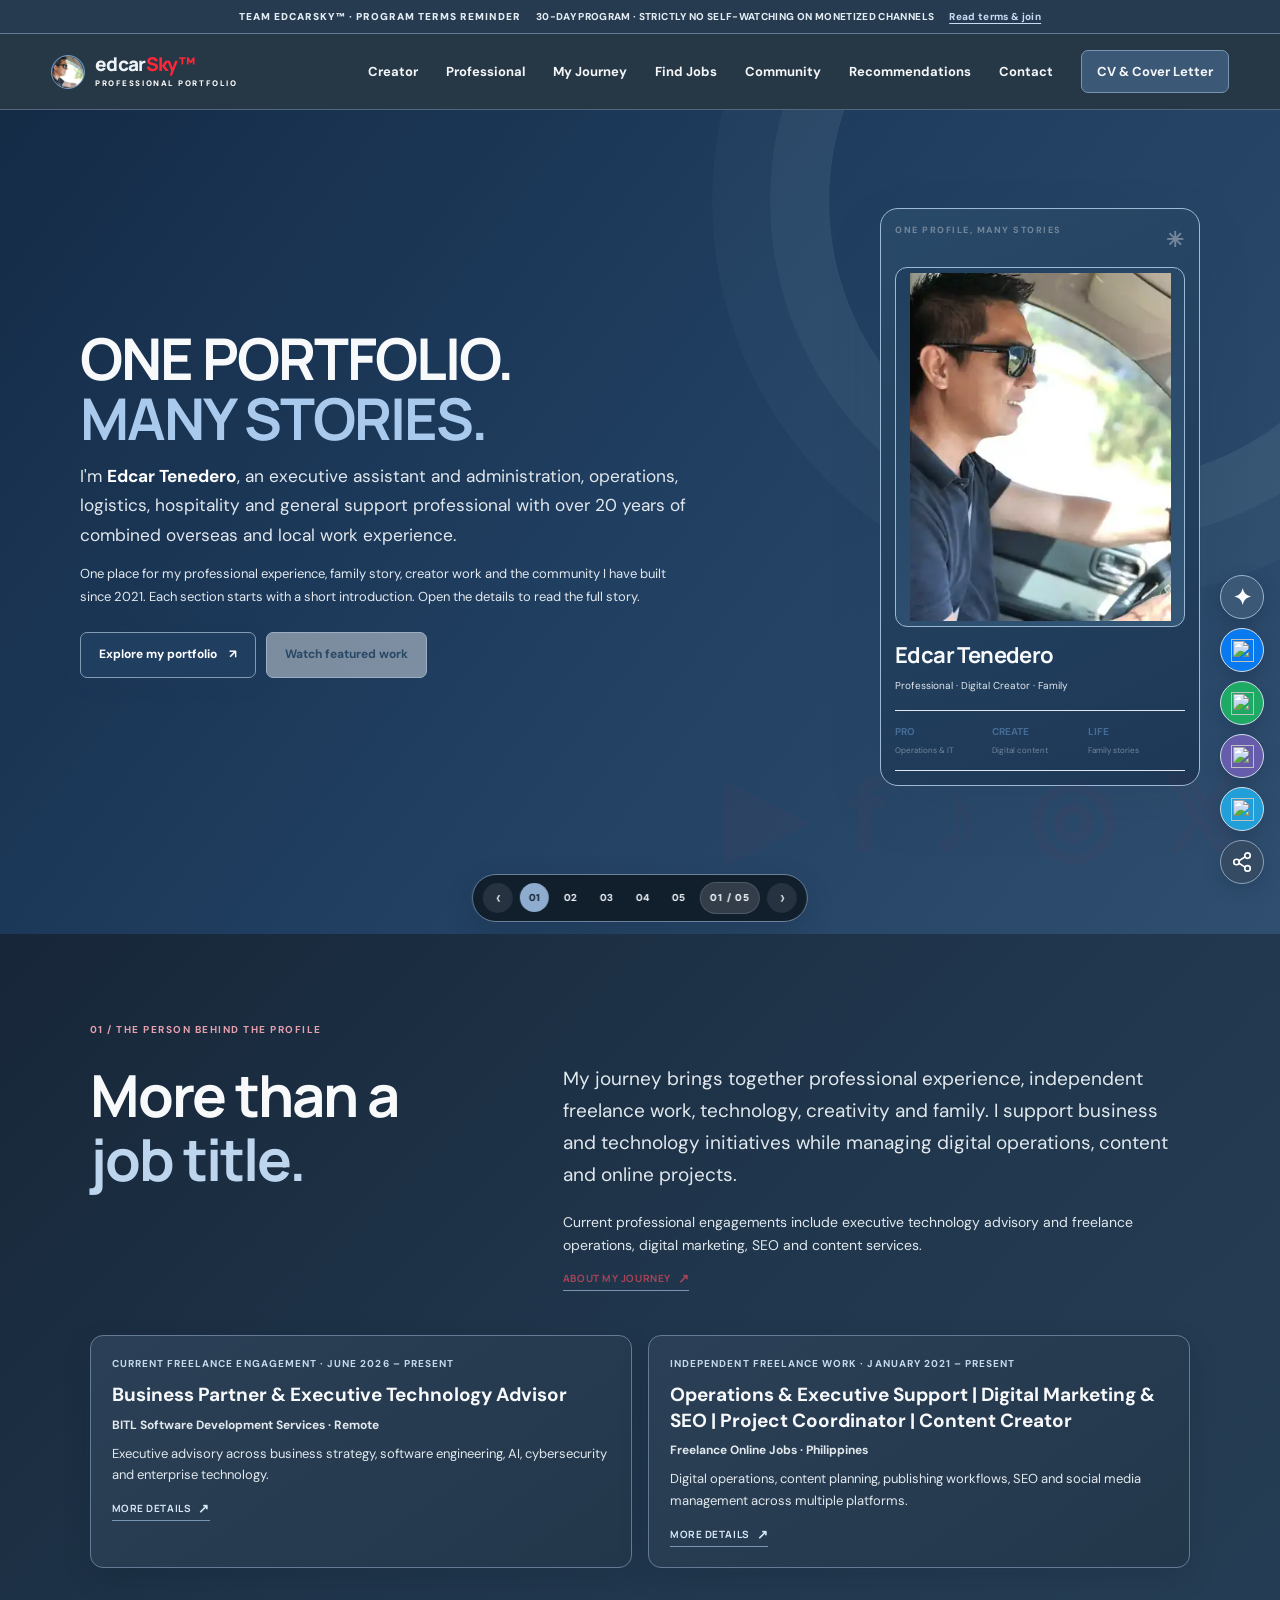
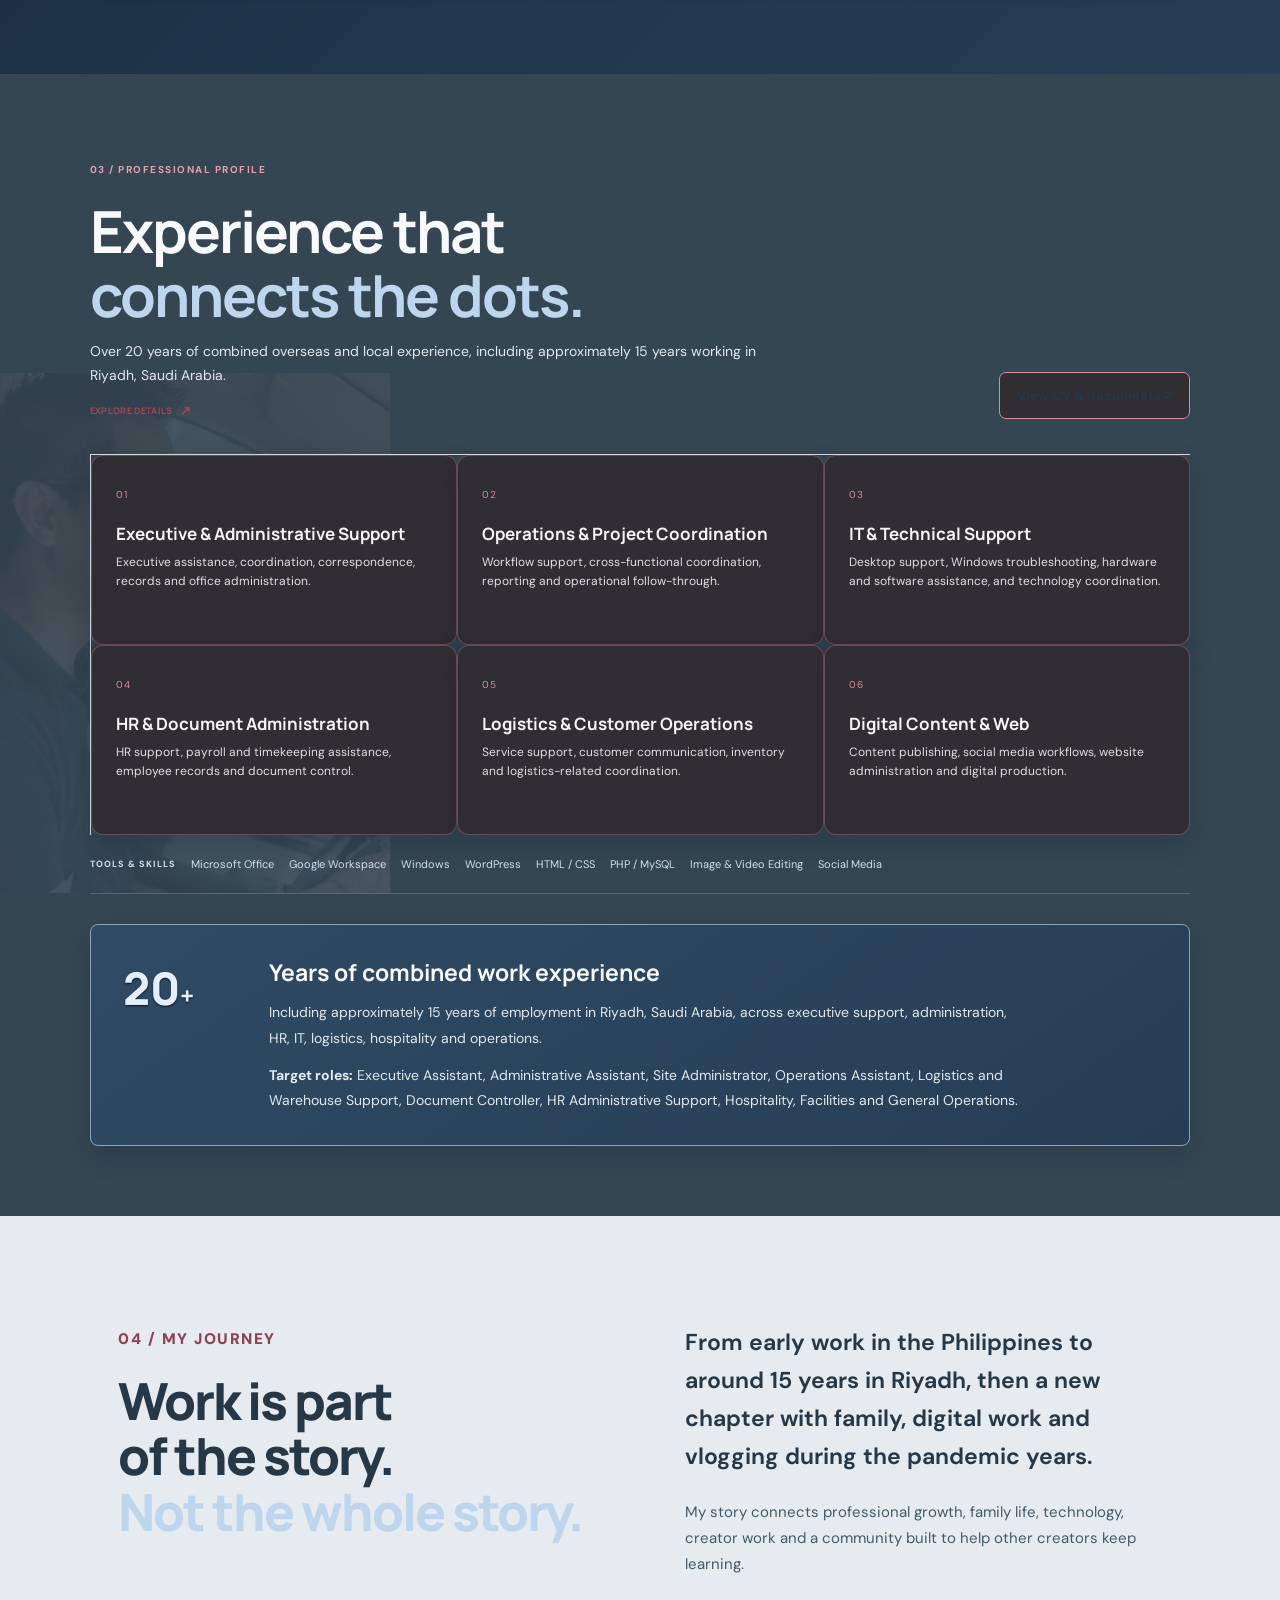
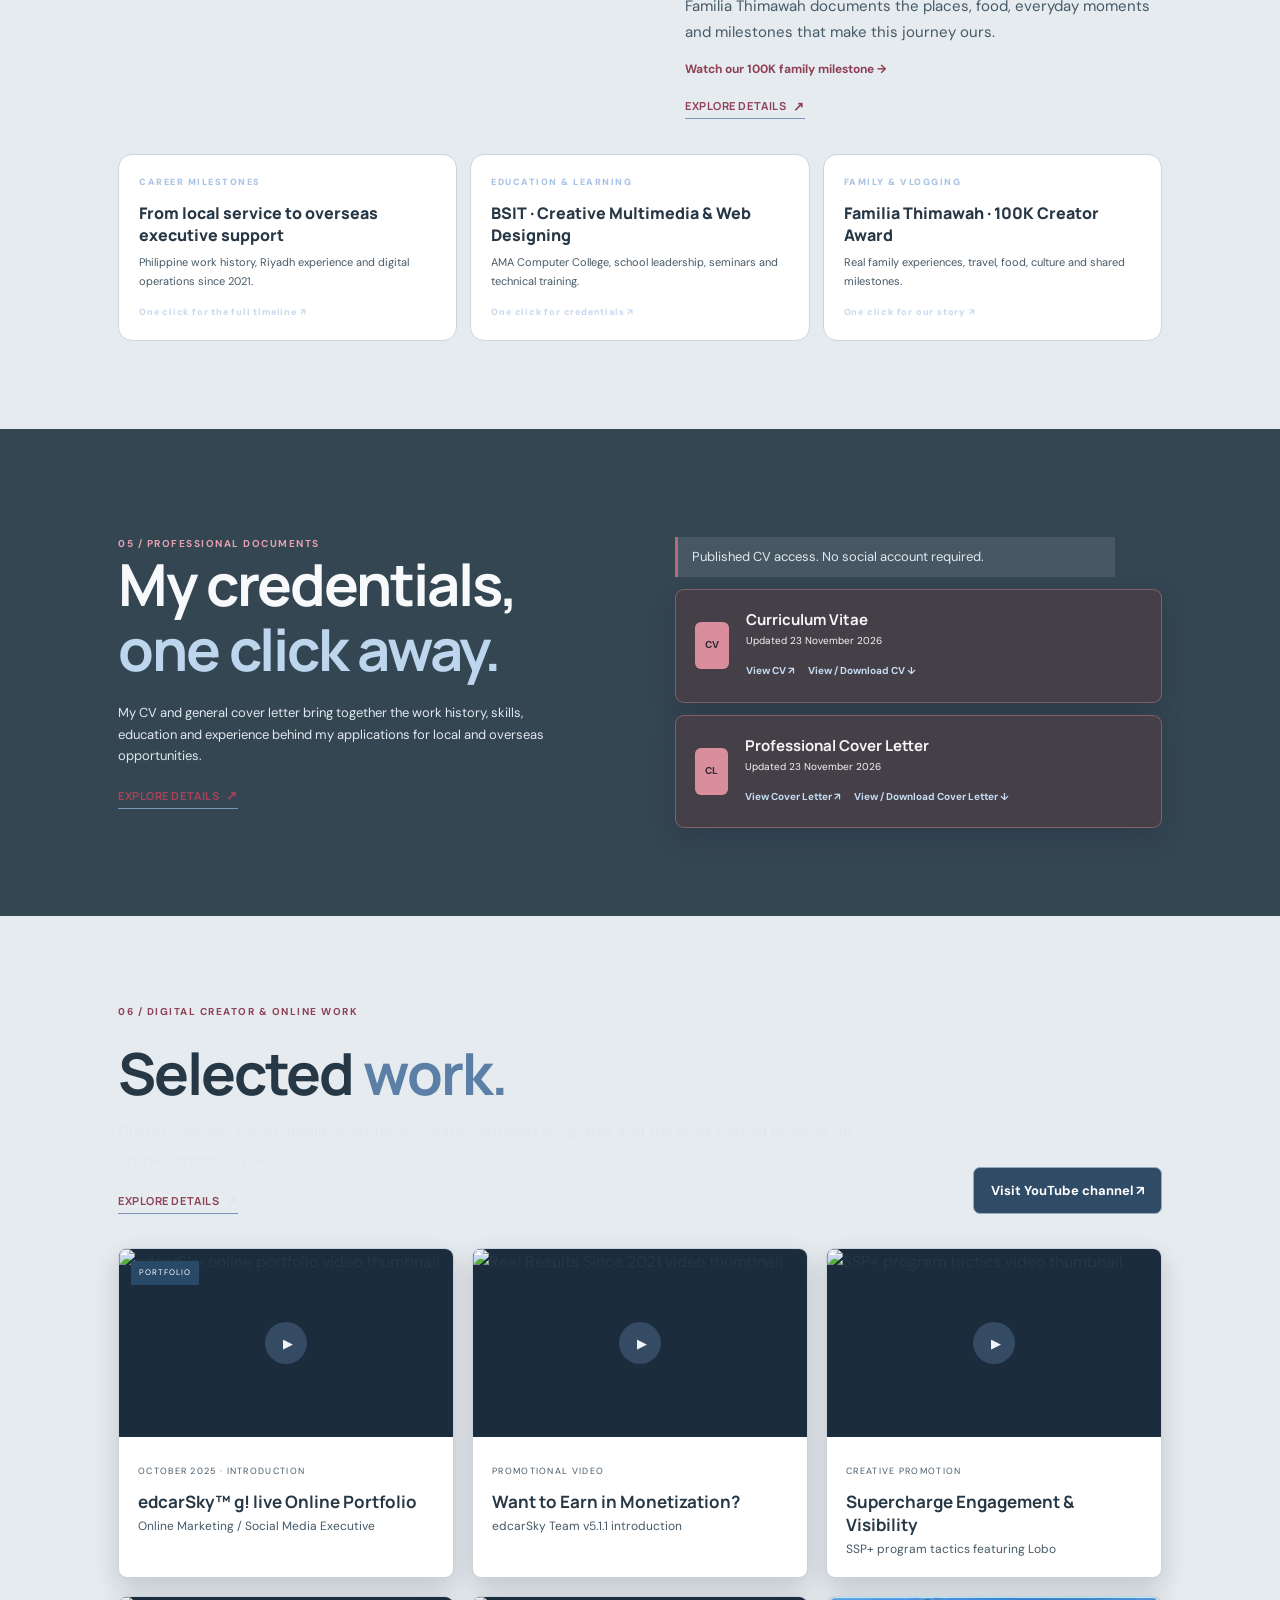
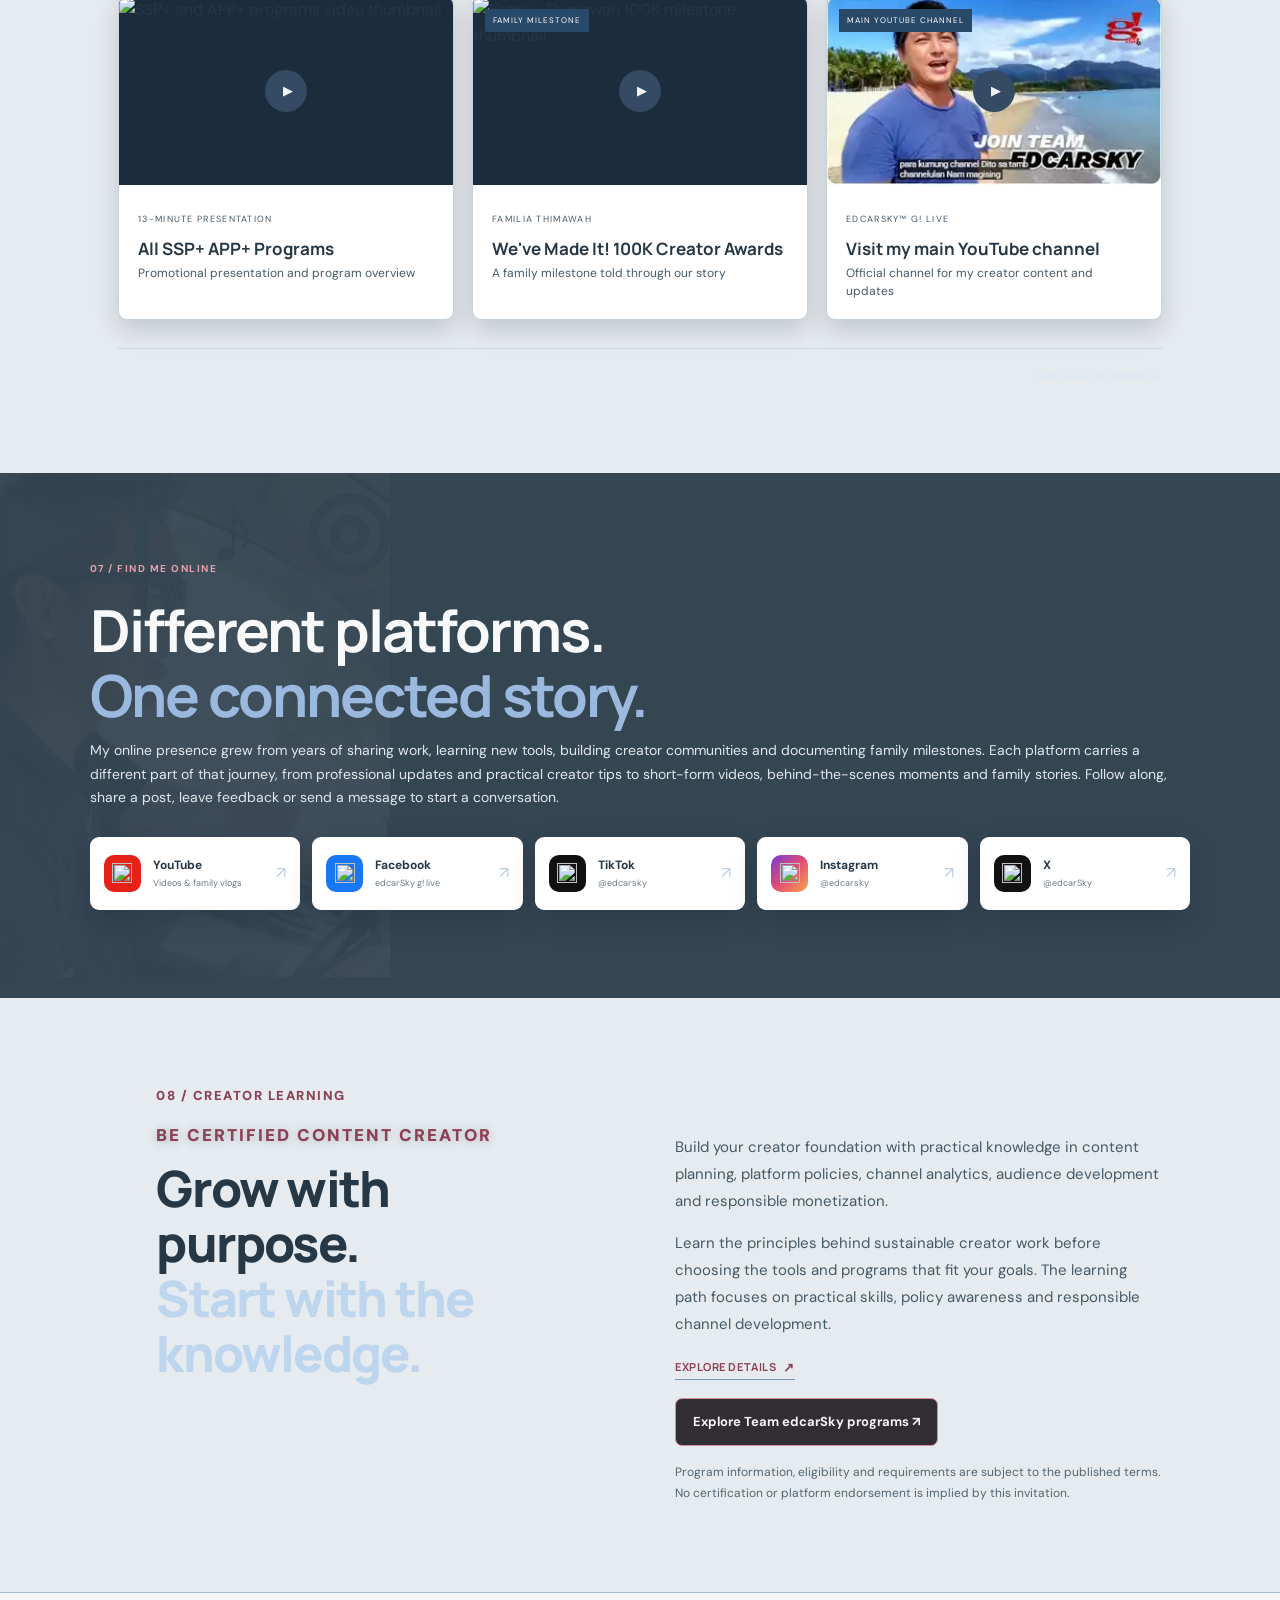
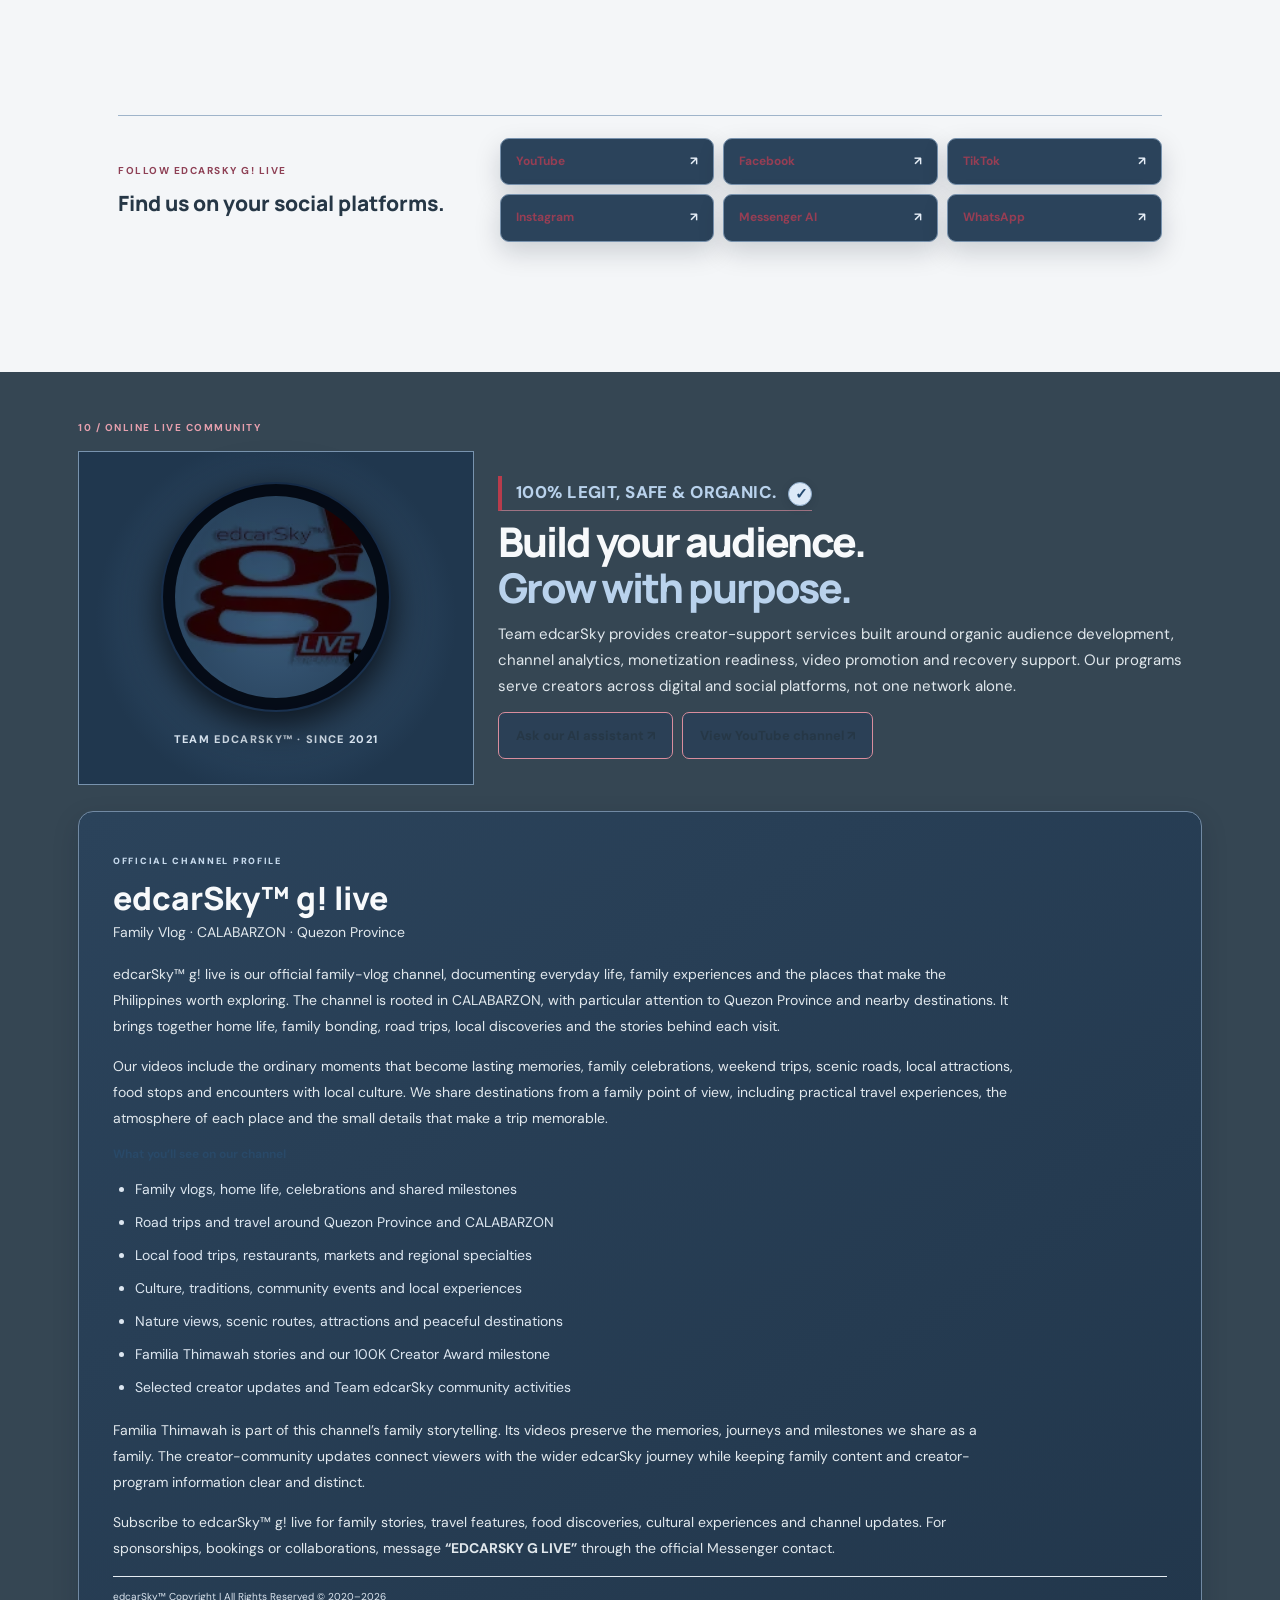
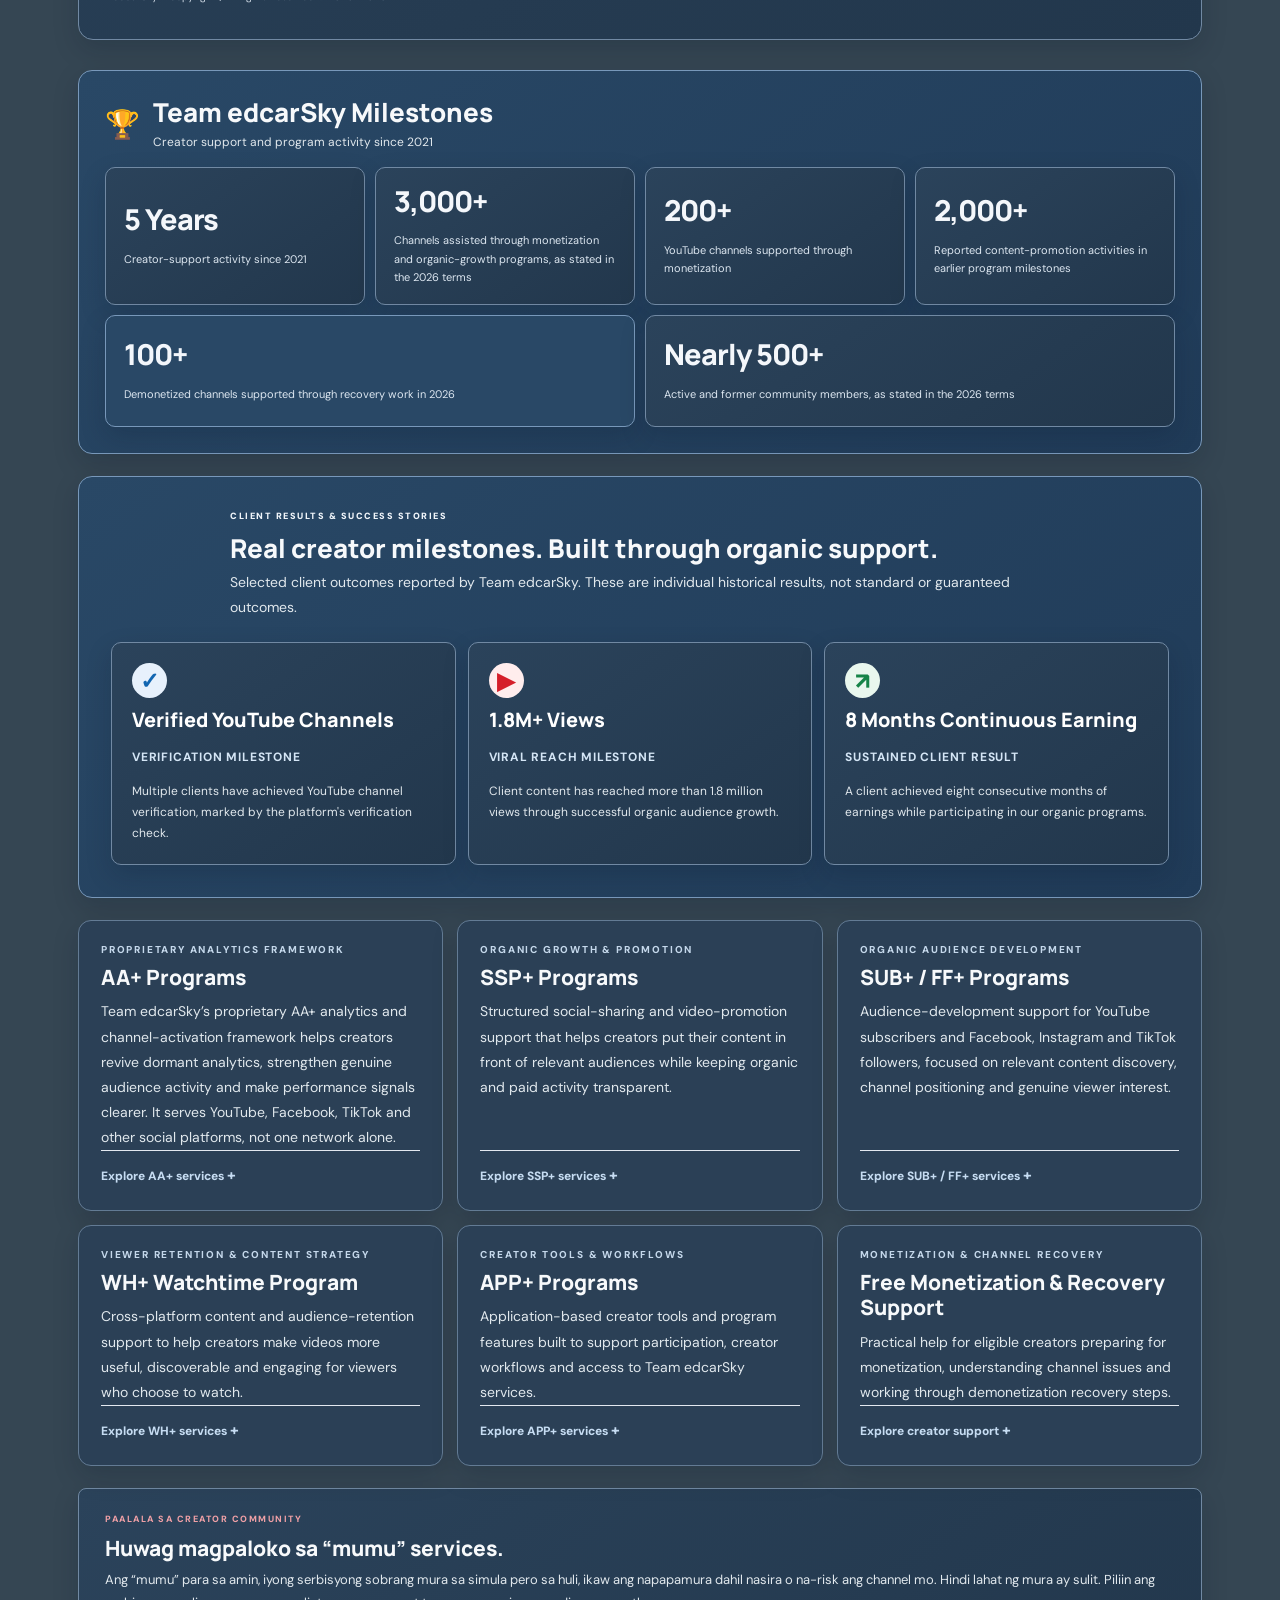
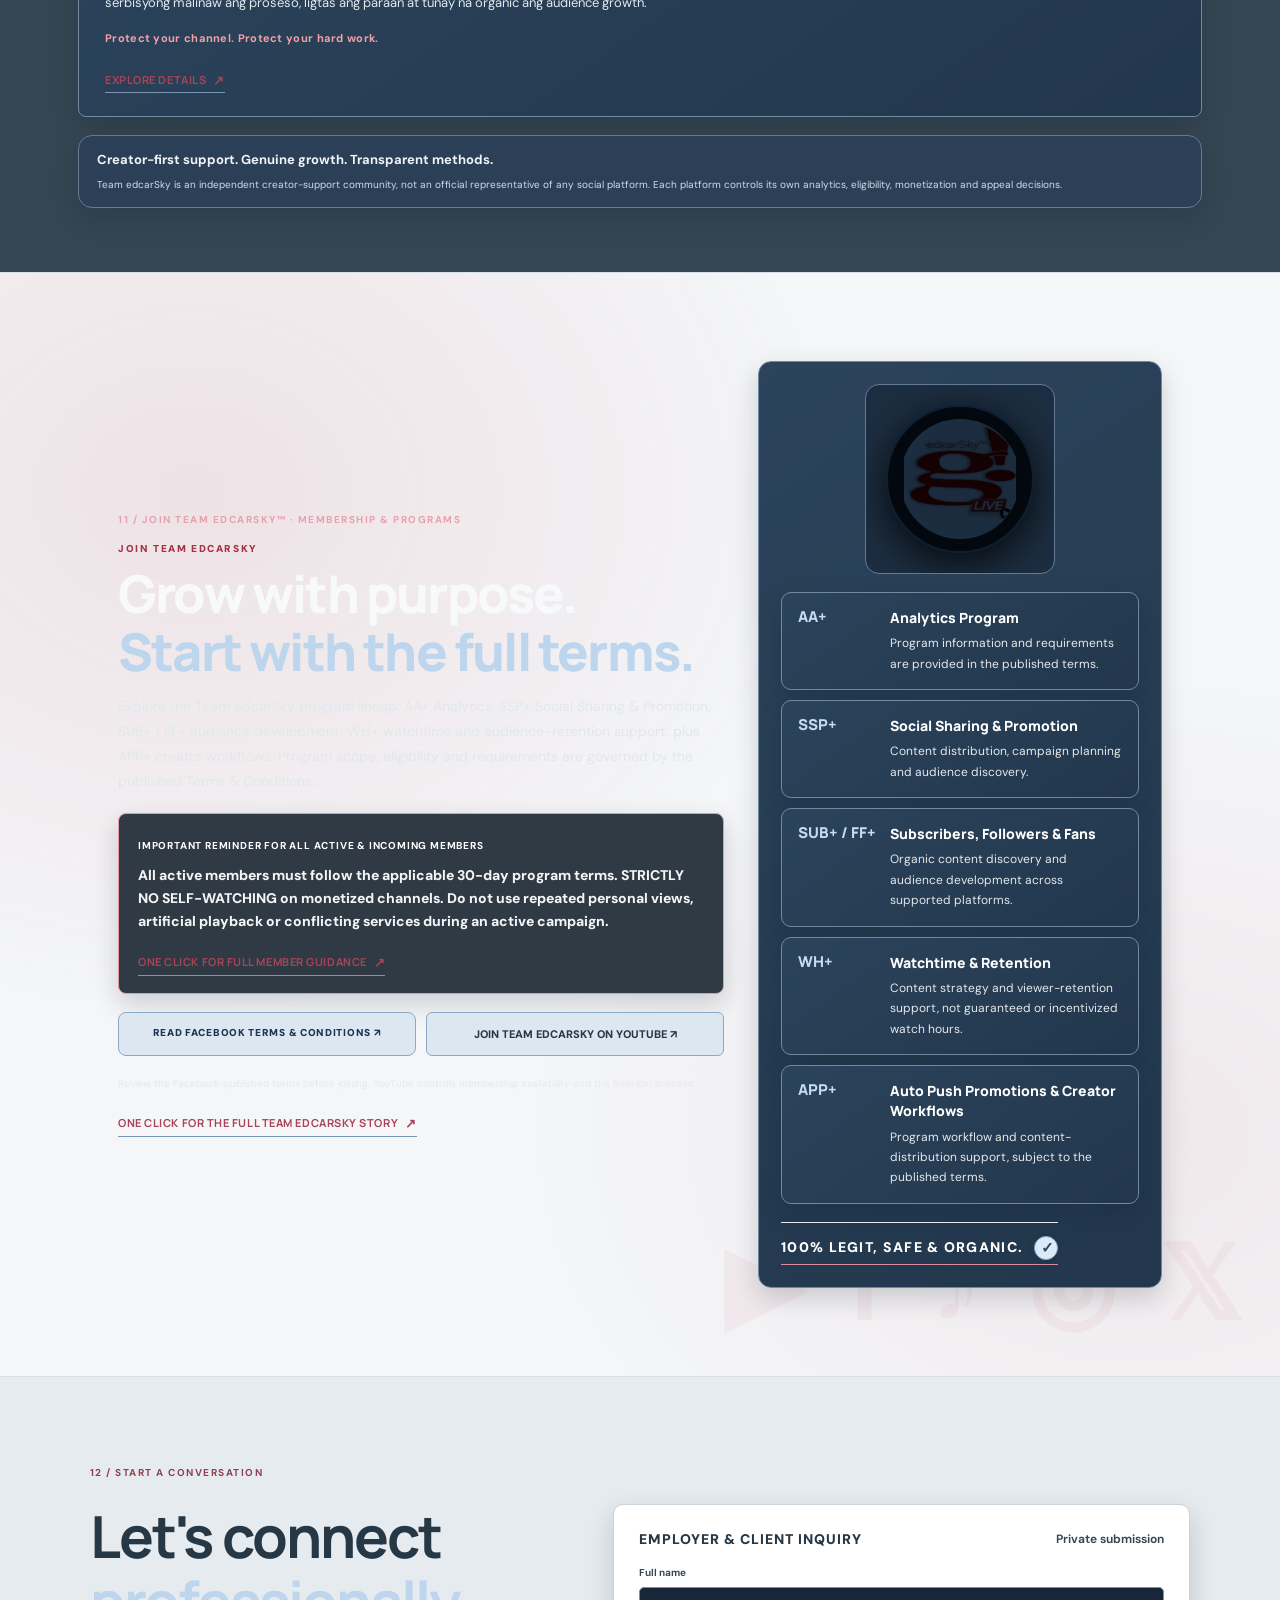
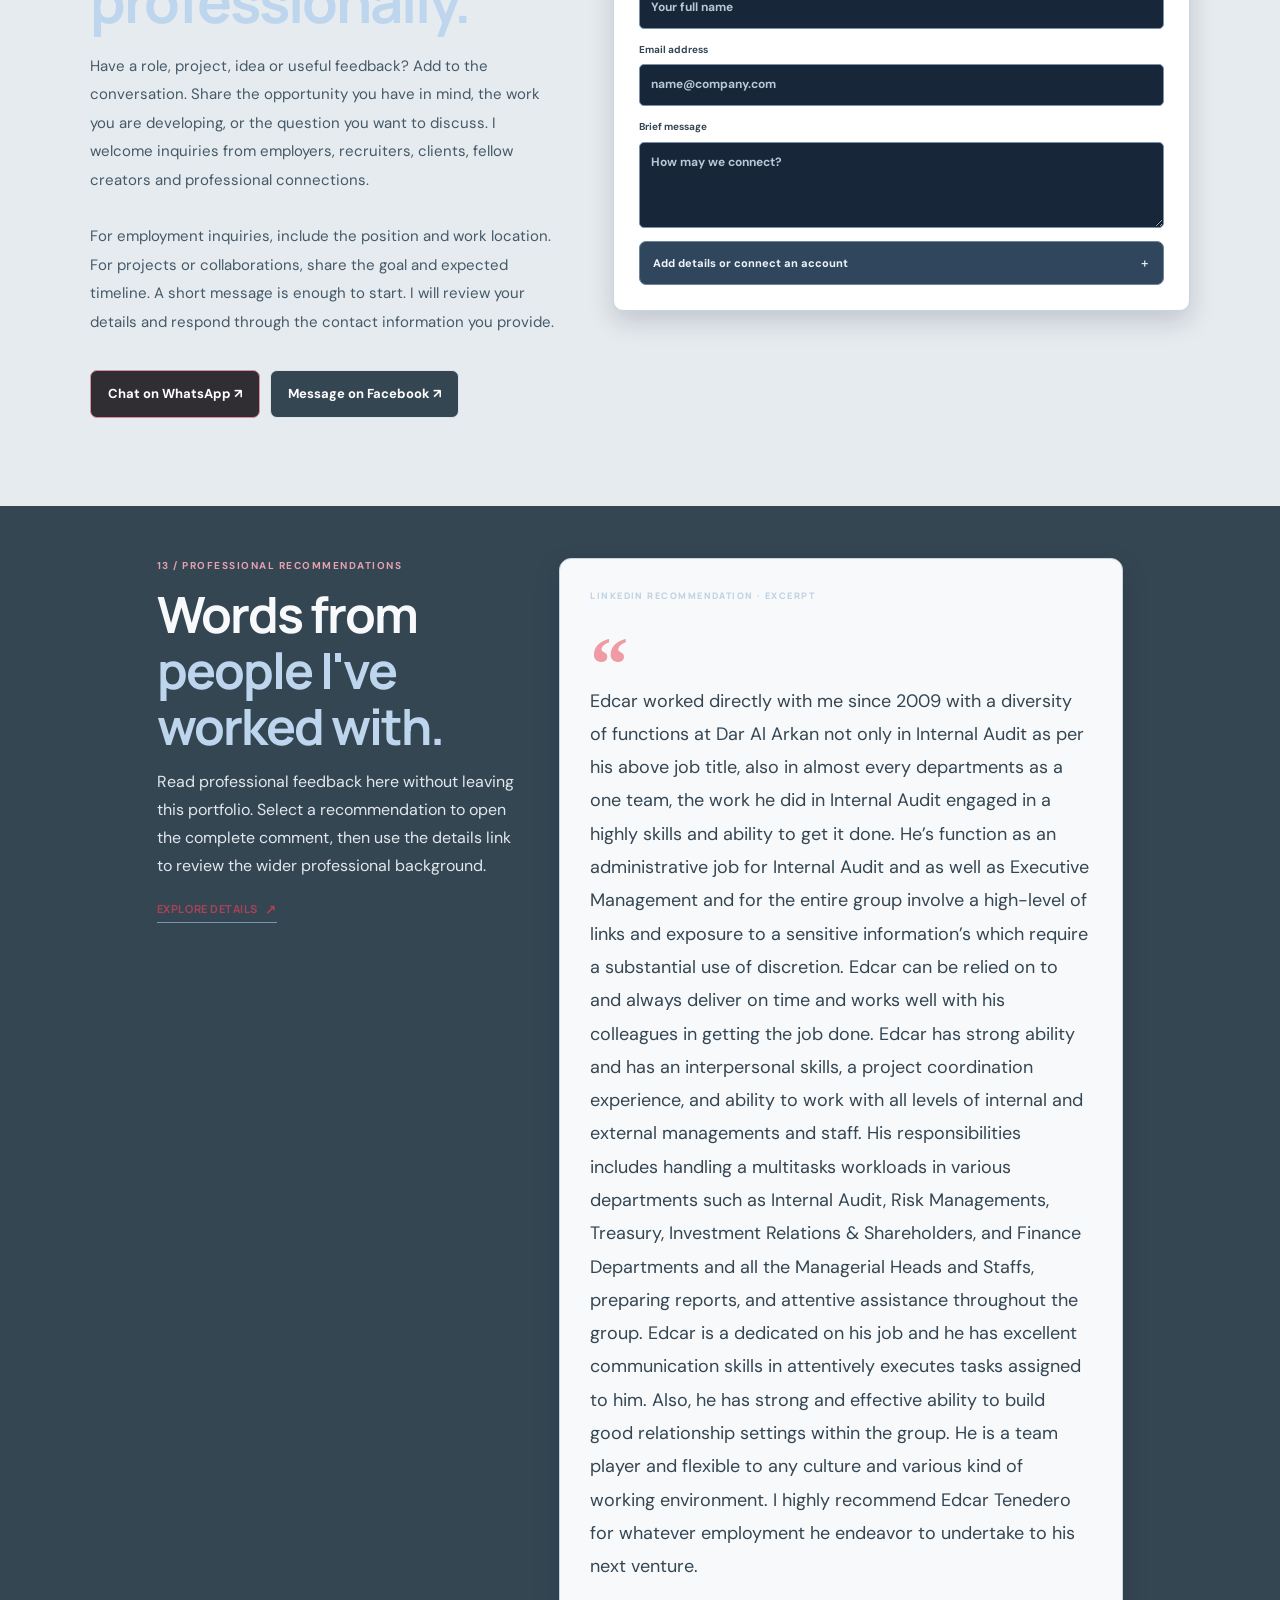
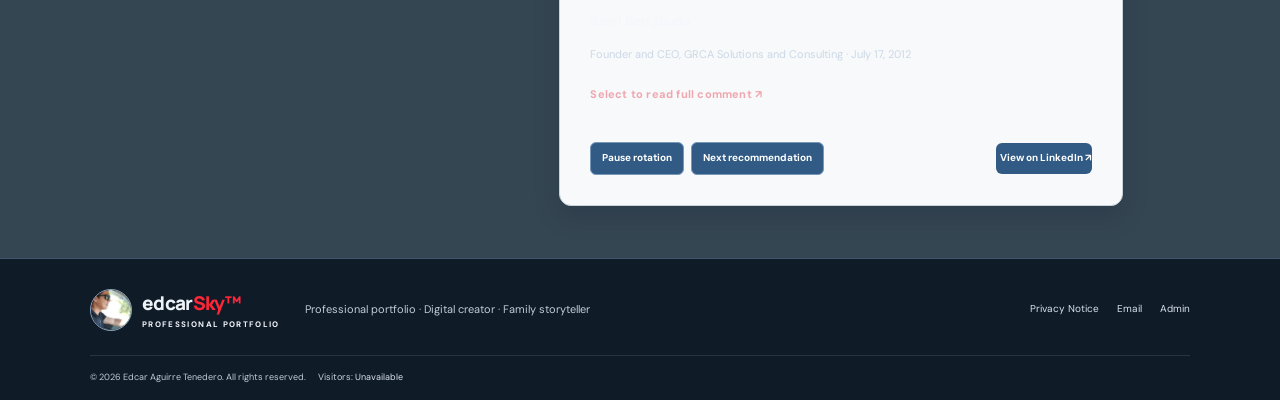
==== index.html @ fca1f7ec "Apply approved formal color palette and section contrast from preview" ====
<!doctype html>
<html lang="en">
<head>
<meta charset="utf-8">
<meta name="viewport" content="width=device-width,initial-scale=1">
<meta name="description" content="EdcarSky portfolio and Team edcarSky creator services. Organic social growth, AA+ analytics, SSP+ promotion, free monetization support and channel recovery.">
<meta name="theme-color" content="#101827">
<link rel="icon" type="image/webp" href="assets/edcar-profile.webp">
<meta property="og:type" content="website">
<meta property="og:title" content="edcarSky™ | Edcar Aguirre Tenedero">
<meta property="og:description" content="100% LEGIT, SAFE & ORGANIC. Team edcarSky creator support, AA+ analytics, SSP+ promotion, free monetization guidance and demonetized channel recovery.">
<meta property="og:url" content="https://edcarsky.github.io/portfolio/">

<link rel="apple-touch-icon" href="assets/edcar-profile.webp">
<title>edcarSky™ | Edcar Aguirre Tenedero</title>
<link rel="preconnect" href="https://fonts.googleapis.com">
<link rel="preconnect" href="https://fonts.gstatic.com" crossorigin>
<link href="https://fonts.googleapis.com/css2?family=DM+Sans:wght@400;500;600;700&family=Manrope:wght@400;500;600;700;800&display=swap" rel="stylesheet">
<link rel="stylesheet" href="styles.css?v=20261128-cvfade2">
<link rel="stylesheet" href="slides.css?v=20261128-6">
<link rel="stylesheet" href="details.css?v=20261128-1">
<link rel="stylesheet" href="story-layout.css?v=20261128-5">
<link rel="stylesheet" href="formal-theme.css?v=20261128-5">
<style id="full-portfolio-color-preview">
/* FULL PORTFOLIO COLOR MOCKUP ONLY. Original sections, content, links and scripts are retained. */
:root{--mock-navy:#263746;--mock-ink:#354653;--mock-pale:#E6EBEF;--mock-graphite:#302D33;--mock-rose:#D98D9D;--mock-red:#A94358;--mock-steel:#DCE4EA}
body{background:#e8edf1!important;color:#263746}
header,.site-header,.main-nav,.top-nav{background:#263746!important;color:#F4F6F8!important}
header a,.site-header a,.main-nav a,.top-nav a{color:#F4F6F8!important}
.hero,.intro{background:#263746!important;color:#F4F6F8!important}
.hero h1,.hero h2,.hero h3,.intro h1,.intro h2,.intro h3{color:#F4F6F8!important}
.hero p,.intro p{color:#DCE4EA!important}
#professional{background:#263746!important;color:#F4F6F8!important}
#professional h2,#professional h3,#professional h4,#professional .section-kicker{color:#F4F6F8!important}
#professional p{color:#DCE4EA!important}
#professional .expertise-grid article,#professional .professional-card,#professional .experience-card{background:#302D33!important;color:#F8F3F4!important;border:1px solid #D98D9D55!important;border-radius:12px}
#professional .expertise-grid article h3,#professional .professional-card h3,#professional .experience-card h3{color:#F8F3F4!important}
#professional .expertise-grid article p,#professional .professional-card p,#professional .experience-card p{color:#E5DDE0!important}
#professional .expertise-grid article>span{color:#D98D9D!important}
#journey{background:#E6EBEF!important;color:#354653!important}
#journey h2,#journey h3,#journey strong{color:#354653!important}
#journey p,#journey small{color:#526573!important}
#journey .journey-highlight{background:#fff!important;color:#354653!important;border:1px solid #CBD5DC!important}
#journey .journey-highlight strong{color:#263746!important}
#documents{background:#302D33!important;color:#F8F3F4!important}
#documents h2,#documents h3,#documents .section-kicker{color:#F8F3F4!important}
#documents p{color:#E5DDE0!important}
#documents .document-card{background:#454047!important;color:#F8F3F4!important;border:1px solid #D98D9D66!important}
#documents .document-card h3,#documents .document-card p{color:#F8F3F4!important}
#documents .doc-icon{background:#D98D9D!important;color:#302D33!important}
#creator{background:#DCE4EA!important;color:#263746!important}
#creator h2,#creator h3,#creator .section-kicker{color:#263746!important}
#creator p{color:#455967!important}
#creator .video-card{background:#fff!important;color:#263746!important;border:1px solid #C8D3DC!important}
#creator .video-card h3,#creator .video-card p{color:#263746!important}
#social{background:#394B5B!important;color:#fff!important}
#social h2,#social h3,#social .section-kicker{color:#fff!important}
#social p{color:#E1E8ED!important}
#social .social-grid>a{background:#fff!important;color:#354653!important;border:1px solid #ffffff55!important}
#social .social-grid b{color:#263746!important}
#social .social-grid small{color:#687987!important}
#certified-creator{background:#F0E5E7!important;color:#514047!important}
#certified-creator h2,#certified-creator h3,#certified-creator .section-kicker{color:#514047!important}
#certified-creator p,#certified-creator small{color:#68575F!important}
#follow-edcarsky{background:#E8DADD!important;color:#424047!important}
#follow-edcarsky h3,#follow-edcarsky .section-kicker{color:#424047!important}
#follow-edcarsky a{color:#963E54!important}
#community{background:#202D39!important;color:#F4F5F6!important}
#community h2,#community h3,#community .section-kicker{color:#F4F5F6!important}
#community p{color:#DCE4EA!important}
#join-team{background:#48515B!important;color:#fff!important}
#join-team h2,#join-team h3,#join-team strong,#join-team .section-kicker{color:#fff!important}
#join-team p,#join-team small{color:#E5E9EC!important}
#join-team .join-team-reminder{background:#303A44!important;border-color:#E39AA6!important}
#join-team .join-team-reminder p{color:#F4F5F6!important}
#contact{background:#E6EBEF!important;color:#354653!important}
#contact h2,#contact h3,#contact .section-kicker{color:#354653!important}
#contact p{color:#526573!important}
#contact .inquiry-form{background:#fff!important;color:#354653!important;border:1px solid #C9D4DC!important}
#contact .inquiry-form label{color:#354653!important}
#recommendations{background:#302D33!important;color:#F8F3F4!important}
#recommendations h2,#recommendations h3,#recommendations .section-kicker{color:#F8F3F4!important}
#recommendations p{color:#E5DDE0!important}
#recommendations .testimonial-list>*{background:#454047!important;color:#F8F3F4!important;border-color:#D98D9D55!important}
a.story-text-link,a.text-link{color:#A94358!important}
.button,.doc-link{border-color:#D98D9D!important}
.button-dark{background:#302D33!important;color:#F8F3F4!important}
.button-outline,.button-outline-dark{border-color:#D98D9D!important}
::selection{background:#D98D9D;color:#202D39}
@media(max-width:700px){#professional .expertise-grid article{padding:18px!important}#documents .document-card{padding:17px!important}}

/* Compact Team edcarSky preview layout, isolated to color.html */
#community .community-hero-refined{display:grid;grid-template-columns:minmax(150px,220px) minmax(0,1fr);align-items:center;gap:clamp(20px,4vw,48px);padding:clamp(20px,3vw,34px);border:1px solid rgba(217,141,157,.28);border-radius:18px;background:rgba(255,255,255,.045)}
#community .community-logo-inline{display:block;width:100%;max-width:210px;height:auto;max-height:190px;object-fit:contain;border:0!important;border-radius:0!important;background:transparent!important;box-shadow:none!important;padding:0!important;margin:auto}
#community .community-brand-caption{font-size:11px;letter-spacing:.12em;font-weight:800;color:#D98D9D;margin-bottom:8px}
#community .community-promise{font-size:clamp(13px,1.4vw,17px);font-weight:800;letter-spacing:.025em;color:#F4F5F6;margin-bottom:8px}
#community .community-intro h2{font-size:clamp(25px,3vw,38px);line-height:1.08;margin:0 0 10px}
#community .community-intro>p{max-width:720px;margin:0 0 12px;line-height:1.55}
#community .community-ai-invite{display:none}
#community .community-actions{display:flex;flex-wrap:wrap;gap:9px;margin-top:12px}
.community-full-details{margin:16px 0 20px;border:1px solid rgba(217,141,157,.3);border-radius:12px;background:rgba(255,255,255,.035);overflow:hidden}
.community-full-details>summary{cursor:pointer;list-style:none;padding:14px 18px;font-weight:750;color:#F4F5F6}
.community-full-details>summary::-webkit-details-marker{display:none}
.community-full-details>summary:after{content:"＋";float:right;color:#D98D9D}
.community-full-details[open]>summary:after{content:"−"}
.community-full-details-body{padding:0 16px 16px}
.community-full-details .community-channel-description{margin-top:4px}
.community-full-details .community-milestone-panel,.community-full-details .client-success-panel,.community-full-details .community-program-grid,.community-full-details .community-mumu-note{margin-top:16px}
#join-team .join-team-side-compact{display:flex;flex-direction:column;align-items:flex-start;justify-content:center;gap:16px;padding:22px;border:1px solid rgba(227,154,166,.35);border-radius:16px;background:rgba(32,45,57,.55)}
#join-team .join-team-logo-inline{display:block;width:min(190px,70%);height:auto;max-height:120px;object-fit:contain;object-position:left center;background:transparent;border:0;border-radius:0;box-shadow:none;padding:0}
#join-team .join-program-chips{display:flex;flex-wrap:wrap;gap:8px}
#join-team .join-program-chips span{display:inline-flex;padding:7px 10px;border:1px solid rgba(227,154,166,.4);border-radius:999px;color:#F4F5F6;font-size:12px;line-height:1.25}
#join-team .join-team-side-foot{font-size:13px;font-weight:800;color:#fff}
.skills-strip-expanded{display:flex;flex-wrap:wrap;align-items:center;gap:8px}
.skills-strip-expanded span{font-size:12px}
@media(max-width:700px){#community .community-hero-refined{grid-template-columns:1fr;gap:12px;padding:18px}#community .community-logo-inline{width:145px;max-height:110px;object-position:left center;margin:0}#community .community-intro h2{font-size:27px}.community-full-details-body{padding:0 10px 12px}#join-team .join-team-side-compact{padding:16px}#join-team .join-team-logo-inline{width:145px}}


/* Preview-only corrections requested 28 Nov 2026 */
#color-preview-notice.preview-toolbar{position:relative;z-index:9999;display:flex;flex-wrap:wrap;align-items:center;justify-content:space-between;gap:8px 16px;padding:8px 16px;background:#DCEAF4;color:#263746;border-bottom:1px solid #B9CEDD;font:700 10px/1.35 Arial,sans-serif;letter-spacing:.04em}
.preview-palette-controls{display:flex;align-items:center;flex-wrap:wrap;gap:5px}
.preview-palette-controls button{border:1px solid #AFC3D2;border-radius:999px;background:#F7FAFC;color:#263746;padding:5px 9px;font:700 10px/1.2 Arial,sans-serif;cursor:pointer}
.preview-palette-controls button[aria-pressed="true"]{background:#263746;color:#fff;border-color:#263746}
.preview-palette-controls #previewPaletteRefresh{background:#fff;color:#263746;border-color:#8099AC}
.community-achievements-visible{margin:18px 0 20px}
.community-achievements-visible .community-milestone-heading{margin-bottom:8px}
.community-achievements-visible .community-milestone-grid{grid-template-columns:repeat(6,minmax(0,1fr));gap:8px;margin:8px 0 14px}
.community-achievements-visible .community-milestone-grid article{min-height:92px;padding:11px 10px;gap:5px;border-radius:8px}
.community-achievements-visible .community-milestone-grid strong{font-size:clamp(19px,2vw,26px)}
.community-achievements-visible .community-milestone-grid span{font-size:10px;line-height:1.35}
.community-achievements-visible .client-success-heading{margin:8px 0 10px}
.community-achievements-visible .client-success-heading h3{font-size:clamp(17px,2vw,23px);margin:2px 0 4px}
.community-achievements-visible .client-success-heading p{font-size:11px;margin:0;line-height:1.45}
.community-achievements-visible .client-success-grid{grid-template-columns:repeat(3,minmax(0,1fr));gap:8px}
.community-achievements-visible .client-success-card{min-height:0;padding:12px;gap:5px;border-radius:8px}
.community-achievements-visible .client-success-card .client-success-icon{width:26px;height:26px;font-size:17px}
.community-achievements-visible .client-success-card strong{font-size:14px;line-height:1.2}
.community-achievements-visible .client-success-card .client-result-tag{font-size:8px}
.community-achievements-visible .client-success-card p{font-size:10px;line-height:1.4}
#community .community-full-details{margin-top:12px}
#community .community-logo-inline{background:transparent!important;border:0!important;border-radius:0!important;box-shadow:none!important}
#professional .section-story-cta{display:none!important}
#creator .section-heading p{max-width:780px;font-size:15px;line-height:1.7}
#creator .video-info{padding:19px}
#creator .video-info h3{font-size:17px}
#creator .video-info p{font-size:12px;line-height:1.5}
#contact .contact-buttons .button-dark,#contact .contact-buttons .button-outline-dark{color:#fff!important}
#contact .contact-buttons .button-outline-dark{background:#354653!important;border-color:#DCE4EA!important}
#recommendations .testimonial-inner{grid-template-columns:minmax(0,.9fr) minmax(0,1.1fr);gap:clamp(24px,4vw,48px);align-items:center}
#recommendations .section-wrap{padding-top:52px;padding-bottom:52px}
#recommendations .testimonial-inner h2{font-size:clamp(30px,3.6vw,44px);line-height:1.12}
#recommendations .testimonial-inner p{font-size:12px;line-height:1.55;margin-top:10px}
#recommendations .testimonial-list{max-width:620px;width:100%;justify-self:stretch}
#recommendations .testimonial-card{padding:15px}
#recommendations .testimonial-card blockquote{font-size:12px;line-height:1.55}
#recommendations .testimonial-controls{gap:7px;flex-wrap:wrap}
#recommendations .testimonial-controls button,#recommendations .testimonial-source-link{font-size:10px}
#documentAuthDescription{line-height:1.55}
.document-auth-options button[data-doc-oauth-provider="google"],.document-auth-options button[data-doc-oauth-provider="facebook"]{display:flex}
@media(max-width:900px){.community-achievements-visible .community-milestone-grid{grid-template-columns:repeat(3,minmax(0,1fr))}}
@media(max-width:700px){#color-preview-notice.preview-toolbar{align-items:flex-start;flex-direction:column}.preview-palette-controls{width:100%}.preview-palette-controls button{font-size:9px;padding:5px 7px}.community-achievements-visible .community-milestone-grid{grid-template-columns:repeat(2,minmax(0,1fr))}.community-achievements-visible .client-success-grid{grid-template-columns:1fr}.community-achievements-visible .client-success-card{min-height:0}#recommendations .testimonial-inner{grid-template-columns:1fr;gap:16px}#recommendations .section-wrap{padding-top:38px;padding-bottom:38px}#creator .section-heading p{font-size:14px}}
/* Four sample batches, three palettes per batch. */
body[data-preview-palette="b1a"] #professional,body[data-preview-palette="b1a"] #community,body[data-preview-palette="b1a"] #creator,body[data-preview-palette="b1a"] #recommendations{background:#263746!important;color:#F4F6F8!important}
body[data-preview-palette="b1a"] #journey,body[data-preview-palette="b1a"] #contact{background:#DCE4EA!important;color:#263746!important}
body[data-preview-palette="b1a"] #join-team{background:#394B5B!important;color:#fff!important}
body[data-preview-palette="b1a"] .section-kicker,body[data-preview-palette="b1a"] a.story-text-link{color:#D98D9D!important}
body[data-preview-palette="b1b"] #professional,body[data-preview-palette="b1b"] #creator,body[data-preview-palette="b1b"] #community,body[data-preview-palette="b1b"] #recommendations{background:#394B5B!important;color:#fff!important}
body[data-preview-palette="b1b"] #journey,body[data-preview-palette="b1b"] #contact{background:#E6EBEF!important;color:#354653!important}
body[data-preview-palette="b1b"] #join-team{background:#263746!important;color:#fff!important}
body[data-preview-palette="b1b"] .section-kicker,body[data-preview-palette="b1b"] a.story-text-link{color:#E5A0AD!important}
body[data-preview-palette="b1c"] #professional,body[data-preview-palette="b1c"] #creator,body[data-preview-palette="b1c"] #community,body[data-preview-palette="b1c"] #recommendations{background:#48515B!important;color:#fff!important}
body[data-preview-palette="b1c"] #journey,body[data-preview-palette="b1c"] #contact{background:#DCE4EA!important;color:#263746!important}
body[data-preview-palette="b1c"] #join-team{background:#394B5B!important;color:#fff!important}
body[data-preview-palette="b1c"] .section-kicker,body[data-preview-palette="b1c"] a.story-text-link{color:#E39AA6!important}
body[data-preview-palette="b2a"] #professional,body[data-preview-palette="b2a"] #creator,body[data-preview-palette="b2a"] #community,body[data-preview-palette="b2a"] #recommendations{background:#302D33!important;color:#F8F3F4!important}
body[data-preview-palette="b2a"] #journey,body[data-preview-palette="b2a"] #contact{background:#F0E5E7!important;color:#514047!important}
body[data-preview-palette="b2a"] #join-team{background:#454047!important;color:#fff!important}
body[data-preview-palette="b2a"] .section-kicker,body[data-preview-palette="b2a"] a.story-text-link{color:#D98D9D!important}
body[data-preview-palette="b2b"] #professional,body[data-preview-palette="b2b"] #creator,body[data-preview-palette="b2b"] #community,body[data-preview-palette="b2b"] #recommendations{background:#514047!important;color:#fff!important}
body[data-preview-palette="b2b"] #journey,body[data-preview-palette="b2b"] #contact{background:#E8DADD!important;color:#424047!important}
body[data-preview-palette="b2b"] #join-team{background:#302D33!important;color:#fff!important}
body[data-preview-palette="b2b"] .section-kicker,body[data-preview-palette="b2b"] a.story-text-link{color:#E8B4BE!important}
body[data-preview-palette="b2c"] #professional,body[data-preview-palette="b2c"] #creator,body[data-preview-palette="b2c"] #community,body[data-preview-palette="b2c"] #recommendations{background:#424047!important;color:#F8F3F4!important}
body[data-preview-palette="b2c"] #journey,body[data-preview-palette="b2c"] #contact{background:#F0E5E7!important;color:#514047!important}
body[data-preview-palette="b2c"] #join-team{background:#302D33!important;color:#fff!important}
body[data-preview-palette="b2c"] .section-kicker,body[data-preview-palette="b2c"] a.story-text-link{color:#963E54!important}
body[data-preview-palette="b3a"] #professional,body[data-preview-palette="b3a"] #creator,body[data-preview-palette="b3a"] #community,body[data-preview-palette="b3a"] #recommendations{background:#202D39!important;color:#F4F5F6!important}
body[data-preview-palette="b3a"] #journey,body[data-preview-palette="b3a"] #contact{background:#E6EBEF!important;color:#354653!important}
body[data-preview-palette="b3a"] #join-team{background:#48515B!important;color:#fff!important}
body[data-preview-palette="b3a"] .section-kicker,body[data-preview-palette="b3a"] a.story-text-link{color:#C85C6D!important}
body[data-preview-palette="b3b"] #professional,body[data-preview-palette="b3b"] #creator,body[data-preview-palette="b3b"] #community,body[data-preview-palette="b3b"] #recommendations{background:#354653!important;color:#fff!important}
body[data-preview-palette="b3b"] #journey,body[data-preview-palette="b3b"] #contact{background:#E6EBEF!important;color:#354653!important}
body[data-preview-palette="b3b"] #join-team{background:#263746!important;color:#fff!important}
body[data-preview-palette="b3b"] .section-kicker,body[data-preview-palette="b3b"] a.story-text-link{color:#A94358!important}
body[data-preview-palette="b3c"] #professional,body[data-preview-palette="b3c"] #creator,body[data-preview-palette="b3c"] #community,body[data-preview-palette="b3c"] #recommendations{background:#48515B!important;color:#fff!important}
body[data-preview-palette="b3c"] #journey,body[data-preview-palette="b3c"] #contact{background:#DCE4EA!important;color:#263746!important}
body[data-preview-palette="b3c"] #join-team{background:#302D33!important;color:#fff!important}
body[data-preview-palette="b3c"] .section-kicker,body[data-preview-palette="b3c"] a.story-text-link{color:#E39AA6!important}
body[data-preview-palette="b4a"] #professional,body[data-preview-palette="b4a"] #creator,body[data-preview-palette="b4a"] #community,body[data-preview-palette="b4a"] #recommendations{background:#303943!important;color:#F5F6F7!important}
body[data-preview-palette="b4a"] #journey,body[data-preview-palette="b4a"] #contact{background:#E9EDF0!important;color:#303943!important}
body[data-preview-palette="b4a"] #join-team{background:#4B5661!important;color:#fff!important}
body[data-preview-palette="b4a"] .section-kicker,body[data-preview-palette="b4a"] a.story-text-link{color:#B7C4CE!important}
body[data-preview-palette="b4b"] #professional,body[data-preview-palette="b4b"] #creator,body[data-preview-palette="b4b"] #community,body[data-preview-palette="b4b"] #recommendations{background:#4A525B!important;color:#fff!important}
body[data-preview-palette="b4b"] #journey,body[data-preview-palette="b4b"] #contact{background:#F3F4F5!important;color:#3D4650!important}
body[data-preview-palette="b4b"] #join-team{background:#303943!important;color:#fff!important}
body[data-preview-palette="b4b"] .section-kicker,body[data-preview-palette="b4b"] a.story-text-link{color:#C2CCD4!important}
body[data-preview-palette="b4c"] #professional,body[data-preview-palette="b4c"] #creator,body[data-preview-palette="b4c"] #community,body[data-preview-palette="b4c"] #recommendations{background:#D9DEE3!important;color:#333B44!important}
body[data-preview-palette="b4c"] #journey,body[data-preview-palette="b4c"] #contact{background:#F4F5F6!important;color:#333B44!important}
body[data-preview-palette="b4c"] #join-team{background:#424B55!important;color:#fff!important}
body[data-preview-palette="b4c"] .section-kicker,body[data-preview-palette="b4c"] a.story-text-link{color:#8A6F78!important}


.current-work-grid .current-work-card{cursor:pointer;position:relative;transition:transform .18s ease,border-color .18s ease,box-shadow .18s ease}
.current-work-grid .current-work-card:hover,.current-work-grid .current-work-card:focus-visible{transform:translateY(-3px);border-color:#D98D9D!important;box-shadow:0 10px 28px rgba(0,0,0,.16);outline:2px solid transparent}
.current-work-grid .current-work-card:focus-visible{outline:2px solid #D98D9D;outline-offset:3px}
#community .community-hero-refined{grid-template-columns:minmax(190px,245px) minmax(0,1fr)}
#community .community-logo-frame,.join-logo-frame{width:100%;max-width:230px;aspect-ratio:1/1;display:grid;place-items:center;margin:auto;background:#fff;border:1px solid rgba(255,255,255,.5);border-radius:50%;padding:13px;box-shadow:0 8px 24px rgba(0,0,0,.18);overflow:hidden}
#community .community-logo-inline{width:100%;height:100%;max-width:none;max-height:none;object-fit:contain;border-radius:0!important;background:transparent!important}
#community .community-promise{display:inline-block;width:fit-content;text-decoration:none;border-bottom:1px solid rgba(217,141,157,.65);cursor:pointer}
#community .community-promise:hover,.join-team-side-foot:hover{text-decoration:underline}
#join-team .join-logo-frame{width:190px;max-width:100%;margin:0 0 2px}
#join-team .join-team-logo-inline{width:100%;height:100%;max-height:none;max-width:none;object-fit:contain}
#join-team .join-program-summary{max-width:440px;margin:0;color:#F4F5F6!important;font-size:14px;line-height:1.65}
#join-team .join-program-chips a{display:inline-flex;align-items:center;padding:8px 11px;border:1px solid rgba(227,154,166,.55);border-radius:999px;color:#fff!important;background:rgba(255,255,255,.07);font-size:12px;font-weight:750;line-height:1.3;text-decoration:none;transition:background .18s ease,border-color .18s ease}
#join-team .join-program-chips a:hover,#join-team .join-program-chips a:focus-visible{background:#D98D9D;color:#302D33!important;border-color:#fff;outline:none}
#join-team .join-team-side-foot{display:inline-block;width:fit-content;color:#fff!important;font-size:14px;font-weight:850;text-decoration:none;border-bottom:1px solid #D98D9D;padding-bottom:4px}
#recommendations .testimonial-inner>div:first-child .section-kicker{font-size:12px;letter-spacing:.1em}
#recommendations .testimonial-inner h2{font-size:clamp(34px,4vw,48px);line-height:1.12;margin:12px 0 14px}
#recommendations .testimonial-inner>div:first-child p{font-size:16px;line-height:1.75;color:#F0E9EC!important;max-width:560px}
#recommendations .testimonial-inner>div:first-child .story-text-link{font-size:14px}
#contact .form-heading{display:flex;align-items:center;justify-content:space-between;gap:12px;margin-bottom:16px}
#contact .form-heading span{font-size:14px!important;line-height:1.35;font-weight:850!important;letter-spacing:.07em;color:#263746!important}
#contact .form-heading small{font-size:12px!important;line-height:1.4;color:#526573!important;font-weight:650}
@media(max-width:700px){#community .community-hero-refined{grid-template-columns:1fr}#community .community-logo-frame{width:150px;margin:0}#join-team .join-logo-frame{width:150px}#recommendations .testimonial-inner h2{font-size:34px}#recommendations .testimonial-inner>div:first-child p{font-size:15px;line-height:1.65}#contact .form-heading{align-items:flex-start;flex-direction:column;gap:4px}}


/* 28 Nov 2026: section-wide contrast, alternating sequence and alignment refinements */
:root{--section-dark:#263746;--section-dark-2:#354653;--section-light:#E6EBEF;--section-light-2:#F4F6F8;--section-ink:#263746;--section-muted:#455967;--section-light-text:#F7F9FB;--section-light-muted:#E1E8ED;--section-accent:#C66F82}
html{scroll-behavior:smooth}
body{color:var(--section-ink)}
/* Consistent dark / light / dark / light rhythm, beginning with blue */
#home,.hero,.intro{background:#263746!important;color:#F7F9FB!important}
#professional,#documents,#social,#community,#recommendations{background:#354653!important;color:#F7F9FB!important}
#journey,#creator,#certified-creator,#contact{background:#E6EBEF!important;color:#263746!important}
#follow-edcarsky,#join-team{background:#F4F6F8!important;color:#263746!important}
/* Headings, body copy, labels and supporting text must remain readable */
#home h1,#home h2,#home h3,#professional h1,#professional h2,#professional h3,#documents h1,#documents h2,#documents h3,#social h1,#social h2,#social h3,#community h1,#community h2,#community h3,#recommendations h1,#recommendations h2,#recommendations h3,#join-team h1,#join-team h2,#join-team h3{color:#F7F9FB!important}
#home p,#professional p,#documents p,#social p,#community p,#recommendations p,#join-team p{color:#E1E8ED!important}
#journey h1,#journey h2,#journey h3,#creator h1,#creator h2,#creator h3,#certified-creator h1,#certified-creator h2,#certified-creator h3,#contact h1,#contact h2,#contact h3,#follow-edcarsky h1,#follow-edcarsky h2,#follow-edcarsky h3{color:#263746!important}
#journey p,#journey small,#creator p,#creator small,#certified-creator p,#certified-creator small,#contact p,#contact small,#follow-edcarsky p,#follow-edcarsky small{color:#455967!important}
#home .section-kicker,#professional .section-kicker,#documents .section-kicker,#social .section-kicker,#community .section-kicker,#recommendations .section-kicker,#join-team .section-kicker{color:#E6A0AE!important}
#journey .section-kicker,#creator .section-kicker,#certified-creator .section-kicker,#contact .section-kicker,#follow-edcarsky .section-kicker{color:#8E4055!important}
#journey .text-link,#journey .story-text-link,#creator .text-link,#creator .story-text-link,#certified-creator .story-text-link,#contact .text-link,#contact .story-text-link{color:#8E4055!important}
#professional a,#documents a,#social a,#community a,#recommendations a,#join-team a{color:#F2C0CA}
#professional .button,#documents .button,#social .button,#community .button,#recommendations .button,#join-team .button{color:#263746!important}
#journey .journey-grid{align-items:start}
#journey .journey-grid>div:first-child{padding-top:clamp(12px,2vw,24px)}
#journey .section-kicker{font-size:clamp(13px,1.2vw,16px)!important;font-weight:850!important;letter-spacing:.13em;line-height:1.5}
#journey h2{font-size:clamp(34px,4vw,52px)!important;line-height:1.08;font-weight:850}
#journey .large-copy{font-size:clamp(18px,1.8vw,23px)!important;line-height:1.65;color:#263746!important;font-weight:650}
#journey .journey-copy>p:not(.large-copy){font-size:15px;line-height:1.75;color:#455967!important}
#creator .section-heading p{font-size:16px!important;line-height:1.75;color:#E1E8ED!important;max-width:760px}
#creator .video-info h3{color:#263746!important}
#creator .video-info p,#creator .video-info small{color:#455967!important}
#certified-creator .certified-creator-grid{align-items:start}
#certified-creator .certified-creator-grid>div:first-child{padding-left:clamp(18px,3vw,42px);padding-right:clamp(12px,2vw,24px)}
#certified-creator .section-kicker{font-size:13px!important;line-height:1.5;font-weight:850;letter-spacing:.13em}
#certified-creator .certified-kicker{margin:18px 0 12px!important;font-size:clamp(14px,1.35vw,17px)!important;line-height:1.5;font-weight:850;letter-spacing:.1em;color:#8E4055!important}
#certified-creator h2{font-size:clamp(34px,4vw,50px)!important;line-height:1.1}
#certified-creator .certified-creator-copy{padding-top:clamp(28px,4vw,48px)}
#certified-creator .certified-creator-copy p{font-size:15px;line-height:1.8}
#certified-creator .certified-creator-copy small{display:block;margin-top:14px;line-height:1.6;color:#526573!important}
#community .community-hero-refined{grid-template-columns:minmax(180px,245px) minmax(0,1fr);align-items:center}
#community .community-logo-frame{width:clamp(170px,19vw,230px)!important;aspect-ratio:1/1!important;max-width:230px!important;height:auto!important;display:grid!important;place-items:center!important;margin:auto!important;padding:14px!important;border-radius:50%!important;background:#fff!important;border:2px solid #E6A0AE!important;box-shadow:0 8px 26px rgba(0,0,0,.24)!important;overflow:hidden!important}
#community .community-logo-inline{width:100%!important;height:100%!important;max-width:none!important;max-height:none!important;object-fit:contain!important;object-position:center!important;border:0!important;border-radius:0!important;background:transparent!important;box-shadow:none!important;padding:0!important}
#community .community-intro h2{font-size:clamp(28px,3.2vw,42px)!important;line-height:1.12}
#community .community-intro>p{font-size:15px;line-height:1.75;color:#E1E8ED!important}
#recommendations .testimonial-inner h2{font-size:clamp(34px,4vw,50px)!important;line-height:1.12}
#recommendations .testimonial-inner>div:first-child p{font-size:16px!important;line-height:1.75!important;color:#E1E8ED!important}
#recommendations .testimonial-card,#recommendations .testimonial-list>*{background:#F7F9FB!important;color:#263746!important;border:1px solid #C8D3DC!important}
#recommendations .testimonial-card p,#recommendations .testimonial-card blockquote,#recommendations .testimonial-list>* p{color:#354653!important}
#recommendations .testimonial-card strong,#recommendations .testimonial-list>* strong{color:#263746!important}
#contact .form-heading span{color:#263746!important}
#contact .form-heading small{color:#526573!important}
#contact .inquiry-form{background:#fff!important;color:#263746!important}
#contact .inquiry-form label,#contact .inquiry-form small{color:#354653!important}
#join-team .join-team-side-compact{background:#263746!important;border-color:#D98D9D!important}
#join-team .join-team-side-compact p,#join-team .join-team-side-compact a{color:#F7F9FB!important}
@media(max-width:700px){
 #journey .journey-grid{grid-template-columns:1fr;gap:18px}
 #journey .journey-grid>div:first-child{padding:0}
 #journey h2{font-size:34px!important}
 #journey .large-copy{font-size:17px!important}
 #creator .section-heading p{font-size:14px!important}
 #certified-creator .certified-creator-grid{grid-template-columns:1fr;gap:12px}
 #certified-creator .certified-creator-grid>div:first-child{padding:0}
 #certified-creator .certified-creator-copy{padding-top:0}
 #certified-creator h2{font-size:34px!important}
 #community .community-hero-refined{grid-template-columns:1fr;gap:18px}
 #community .community-logo-frame{width:158px!important;margin:0 auto!important}
 #recommendations .testimonial-inner h2{font-size:35px!important}
 #recommendations .testimonial-inner>div:first-child p{font-size:15px!important}
}

</style>
</head>
<body>
<div class="program-announcement" role="region" aria-label="Team edcarSky program terms reminder">
  <span>TEAM EDCARSKY™ · PROGRAM TERMS REMINDER</span>
  <strong>30-DAY PROGRAM · STRICTLY NO SELF-WATCHING ON MONETIZED CHANNELS</strong>
  <a href="#join-team">Read terms & join </a>
</div>
<header class="site-header">
  <a class="wordmark" href="#home" aria-label="edcarSky Professional Portfolio home"><span class="mark" id="headerProfileIcon" aria-label="Edcar profile photo"><img src="assets/edcar-profile.webp" alt="Edcar profile photo"></span><span class="brand-lockup"><span>edcar<span class="muted-brand">Sky™</span></span><small class="brand-descriptor">Professional Portfolio</small></span></a>
  <button class="menu-toggle" id="menuToggle" aria-label="Toggle navigation">☰</button>
  <nav id="mainNav">
    <a href="#creator">Creator</a><a href="#professional">Professional</a><a href="#journey">My Journey</a><a href="job-search.html">Find Jobs</a><a href="#community">Community</a><a href="#recommendations">Recommendations</a><a href="#contact">Contact</a>
    <a class="nav-cta" href="#documents">CV & Cover Letter</a>
  </nav>
</header>

<main id="home">
<section class="hero">
  <div class="hero-grid">
    <div class="hero-copy">
      <h1>ONE PORTFOLIO.<br><em>MANY STORIES.</em></h1>
      <p class="hero-intro">I'm <strong>Edcar Tenedero</strong>, an executive assistant and administration, operations, logistics, hospitality and general support professional with over 20 years of combined overseas and local work experience.</p>
      <p class="hero-sub">One place for my professional experience, family story, creator work and the community I have built since 2021. Each section starts with a short introduction. Open the details to read the full story.</p>
      <div class="hero-actions">
        <a class="button button-light" href="#professional">Explore my portfolio <span>↗</span></a>
        <a class="button button-outline" href="#creator">Watch featured work</a>
      </div>
      </div>
    <aside class="hero-panel">
      <div class="panel-top"><span>ONE PROFILE, MANY STORIES</span><span class="panel-icon">✳</span></div>
      <div class="profile-placeholder" id="heroPhoto"><img src="assets/edcar-profile.webp" alt="Edcar Aguirre Tenedero"><small>Profile photo</small></div>
      <h2>Edcar Tenedero</h2>
      <p>Professional · Digital Creator · Family</p>
      <div class="panel-stats"><div><b>PRO</b><small>Operations & IT</small></div><div><b>CREATE</b><small>Digital content</small></div><div><b>LIFE</b><small>Family stories</small></div></div>
    </aside>
  </div>
</section>

<section class="intro section-wrap">
  <div class="section-kicker">01 / THE PERSON BEHIND THE PROFILE</div>
  <div class="intro-grid"><h2>More than a<br><em>job title.</em></h2><div><p class="large-copy">My journey brings together professional experience, independent freelance work, technology, creativity and family. I support business and technology initiatives while managing digital operations, content and online projects.</p><p class="sub-copy">Current professional engagements include executive technology advisory and freelance operations, digital marketing, SEO and content services. <a href="#portfolioDetailModal" class="story-text-link" data-detail-story="person-story">About my journey <span aria-hidden="true">↗</span></a></p></div></div>
  <div class="current-work-grid" aria-label="Current freelance engagements">
    <article class="current-work-card"><span class="current-work-label">CURRENT FREELANCE ENGAGEMENT · JUNE 2026 – PRESENT</span><h3>Business Partner & Executive Technology Advisor</h3><p class="current-work-company">BITL Software Development Services · Remote</p><p>Executive advisory across business strategy, software engineering, AI, cybersecurity and enterprise technology.</p><a href="#portfolioDetailModal" class="story-text-link" data-detail-story="bitl-freelance-story">More details <span aria-hidden="true">↗</span></a></article>
    <article class="current-work-card"><span class="current-work-label">INDEPENDENT FREELANCE WORK · JANUARY 2021 – PRESENT</span><h3>Operations & Executive Support | Digital Marketing & SEO | Project Coordinator | Content Creator</h3><p class="current-work-company">Freelance Online Jobs · Philippines</p><p>Digital operations, content planning, publishing workflows, SEO and social media management across multiple platforms.</p><a href="#portfolioDetailModal" class="story-text-link" data-detail-story="online-freelance-story">More details <span aria-hidden="true">↗</span></a></article>
  </div>
</section>

<section id="professional" class="section-wrap professional-section">
  <div class="section-kicker">03 / PROFESSIONAL PROFILE</div>
  <div class="section-heading"><div class="professional-heading-copy"><h2>Experience that<br><em>connects the dots.</em></h2><p data-content-key="professional_intro">Over 20 years of combined overseas and local experience, including approximately 15 years working in Riyadh, Saudi Arabia.</p><a href="#portfolioDetailModal" class="story-text-link professional-story-cta" data-detail-story="professional-story">Explore details <span aria-hidden="true">↗</span></a></div><a class="button button-dark" href="#documents">View CV & documents ↗</a></div>
  <div class="expertise-grid">
    <article><span>01</span><h3>Executive & Administrative Support</h3><p>Executive assistance, coordination, correspondence, records and office administration.</p></article>
    <article><span>02</span><h3>Operations & Project Coordination</h3><p>Workflow support, cross-functional coordination, reporting and operational follow-through.</p></article>
    <article><span>03</span><h3>IT & Technical Support</h3><p>Desktop support, Windows troubleshooting, hardware and software assistance, and technology coordination.</p></article>
    <article><span>04</span><h3>HR & Document Administration</h3><p>HR support, payroll and timekeeping assistance, employee records and document control.</p></article>
    <article><span>05</span><h3>Logistics & Customer Operations</h3><p>Service support, customer communication, inventory and logistics-related coordination.</p></article>
    <article><span>06</span><h3>Digital Content & Web</h3><p>Content publishing, social media workflows, website administration and digital production.</p></article>
  </div>
  <a href="#portfolioDetailModal" class="story-text-link section-story-cta" data-detail-story="professional-story">Explore details <span aria-hidden="true">↗</span></a><div class="skills-strip"><b>TOOLS & SKILLS</b><span>Microsoft Office</span><span>Google Workspace</span><span>Windows</span><span>WordPress</span><span>HTML / CSS</span><span>PHP / MySQL</span><span>Image & Video Editing</span><span>Social Media</span></div>
  <div class="career-note"><div class="career-number">20<span>+</span></div><div><h3>Years of combined work experience</h3><p>Including approximately 15 years of employment in Riyadh, Saudi Arabia, across executive support, administration, HR, IT, logistics, hospitality and operations.</p><p><strong>Target roles:</strong> Executive Assistant, Administrative Assistant, Site Administrator, Operations Assistant, Logistics and Warehouse Support, Document Controller, HR Administrative Support, Hospitality, Facilities and General Operations.</p></div></div>
</section>

<section id="journey" class="journey-section">
  <div class="section-wrap">
    <div class="journey-grid">
      <div><div class="section-kicker light-kicker">04 / MY JOURNEY</div><h2>Work is part<br>of the story.<br><em>Not the whole story.</em></h2></div>
      <div class="journey-copy"><p class="large-copy" data-content-key="journey_intro">From early work in the Philippines to around 15 years in Riyadh, then a new chapter with family, digital work and vlogging during the pandemic years.</p><p>My story connects professional growth, family life, technology, creator work and a community built to help other creators keep learning.</p><p>Familia Thimawah documents the places, food, everyday moments and milestones that make this journey ours.</p><a class="text-link light-link" href="https://www.youtube.com/watch?v=XgGOPt9qHso" target="_blank" rel="noopener">Watch our 100K family milestone →</a><a href="#portfolioDetailModal" class="story-text-link story-link-light" data-detail-story="journey-story">Explore details <span aria-hidden="true">↗</span></a></div>
    </div>
    <div class="journey-highlights">
      <div class="journey-highlight" data-detail-story="career-story" role="button" tabindex="0"><span>CAREER MILESTONES</span><strong>From local service to overseas executive support</strong><small>Philippine work history, Riyadh experience and digital operations since 2021.</small><i>One click for the full timeline ↗</i></div>
      <div class="journey-highlight" data-detail-story="education-story" role="button" tabindex="0"><span>EDUCATION & LEARNING</span><strong>BSIT · Creative Multimedia & Web Designing</strong><small>AMA Computer College, school leadership, seminars and technical training.</small><i>One click for credentials ↗</i></div>
      <div class="journey-highlight" data-detail-story="family-story" role="button" tabindex="0"><span>FAMILY & VLOGGING</span><strong>Familia Thimawah · 100K Creator Award</strong><small>Real family experiences, travel, food, culture and shared milestones.</small><i>One click for our story ↗</i></div>
    </div>
  </div>
</section>

<section id="documents" class="documents-section">
  <div class="section-wrap document-grid">
    <div><div class="section-kicker light-kicker">05 / PROFESSIONAL DOCUMENTS</div><h2>My credentials,<br><em>one click away.</em></h2><p data-content-key="documents_intro">My CV and general cover letter bring together the work history, skills, education and experience behind my applications for local and overseas opportunities.</p><a href="#portfolioDetailModal" class="story-text-link story-link-light" data-detail-story="documents-story">Explore details <span aria-hidden="true">↗</span></a></div>
    <div class="document-cards">
      <p id="documentAccessStatus" class="document-access-status" role="status" aria-live="polite">Published CV access. No social account required.</p>
      <article class="document-card"><div class="doc-icon">CV</div><div><h3>Curriculum Vitae</h3><p id="cvStatus">Updated 23 November 2026</p><button id="cvView" type="button" class="doc-link" data-document-action="view" data-document-type="cv">View CV ↗</button><button id="cvDownload" type="button" class="doc-link" data-document-action="download" data-document-type="cv">View / Download CV ↓</button></div></article>
      <article class="document-card"><div class="doc-icon">CL</div><div><h3>Professional Cover Letter</h3><p id="letterStatus">Updated 23 November 2026</p><button id="letterView" type="button" class="doc-link" data-document-action="view" data-document-type="cover_letter">View Cover Letter ↗</button><button id="letterDownload" type="button" class="doc-link" data-document-action="download" data-document-type="cover_letter">View / Download Cover Letter ↓</button></div></article>
    </div>
  </div>
</section>

<section id="creator" class="creator-section">
  <div class="section-wrap">
    <div class="section-kicker light-kicker">06 / DIGITAL CREATOR & ONLINE WORK</div>
    <div class="section-heading light-heading"><div><h2>Selected <em>work.</em></h2><p data-content-key="creator_intro">Digital content, social media operations, creator-support programs and the work behind building an online community since 2021.</p><a href="#portfolioDetailModal" class="story-text-link" data-detail-story="creator-story">Explore details <span aria-hidden="true">↗</span></a></div><a class="button button-outline" href="https://www.youtube.com/channel/UCoz2lfYpVjxYmBp2Z9MZ25g/" target="_blank" rel="noopener">Visit YouTube channel ↗</a></div>
    <div class="video-grid">
      <a class="video-card featured-video" href="https://www.youtube.com/watch?v=3TjTSFc8TnQ" target="_blank" rel="noopener">
        <div class="video-thumb"><img src="https://img.youtube.com/vi/3TjTSFc8TnQ/hqdefault.jpg" alt="edcarSky online portfolio video thumbnail"><span class="play">▶</span><span class="video-label">PORTFOLIO</span></div><div class="video-info"><small>OCTOBER 2025 · INTRODUCTION</small><h3>edcarSky™ g! live Online Portfolio</h3><p>Online Marketing / Social Media Executive</p></div>
      </a>
      <a class="video-card" href="https://www.youtube.com/watch?v=JRnKG9kY1cI" target="_blank" rel="noopener">
        <div class="video-thumb"><img src="https://img.youtube.com/vi/JRnKG9kY1cI/hqdefault.jpg" alt="Real Results Since 2021 video thumbnail"><span class="play">▶</span></div><div class="video-info"><small>PROMOTIONAL VIDEO</small><h3>Want to Earn in Monetization?</h3><p>edcarSky Team v5.1.1 introduction</p></div>
      </a>
      <a class="video-card" href="https://www.youtube.com/watch?v=XAaHeeI-HCg" target="_blank" rel="noopener">
        <div class="video-thumb"><img src="https://img.youtube.com/vi/XAaHeeI-HCg/hqdefault.jpg" alt="SSP+ program tactics video thumbnail"><span class="play">▶</span></div><div class="video-info"><small>CREATIVE PROMOTION</small><h3>Supercharge Engagement & Visibility</h3><p>SSP+ program tactics featuring Lobo</p></div>
      </a>
      <a class="video-card" href="https://www.youtube.com/watch?v=sDT89IbMLt0" target="_blank" rel="noopener">
        <div class="video-thumb"><img src="https://img.youtube.com/vi/sDT89IbMLt0/hqdefault.jpg" alt="SSP+ and APP+ programs video thumbnail"><span class="play">▶</span></div><div class="video-info"><small>13-MINUTE PRESENTATION</small><h3>All SSP+ APP+ Programs</h3><p>Promotional presentation and program overview</p></div>
      </a>
      <a class="video-card" href="https://www.youtube.com/watch?v=XgGOPt9qHso" target="_blank" rel="noopener">
        <div class="video-thumb"><img src="https://img.youtube.com/vi/XgGOPt9qHso/hqdefault.jpg" alt="Familia Thimawah 100K milestone thumbnail"><span class="play">▶</span><span class="video-label">FAMILY MILESTONE</span></div><div class="video-info"><small>FAMILIA THIMAWAH</small><h3>We've Made It! 100K Creator Awards</h3><p>A family milestone told through our story</p></div>
      </a>
      <a class="video-card channel-card" href="https://www.youtube.com/channel/UCoz2lfYpVjxYmBp2Z9MZ25g/" target="_blank" rel="noopener">
        <div class="video-thumb"><img id="mainChannelThumbnail" src="assets/channel-thumbnail.webp" alt="edcarSky g! live main YouTube channel thumbnail"><span class="play">▶</span><span class="video-label">MAIN YOUTUBE CHANNEL</span></div><div class="video-info"><small>EDCARSKY™ G! LIVE</small><h3>Visit my main YouTube channel</h3><p>Official channel for my creator content and updates</p></div>
      </a>
    </div>
    <div class="section-foot"><span>MORE CONTENT ACROSS MY PLATFORMS</span><a href="#social">Explore social channels →</a></div>
  </div>
</section>


<section id="social" class="section-wrap social-section">
  <div class="section-kicker">07 / FIND ME ONLINE</div><div class="section-heading"><div><h2>Different platforms.<br><em>One connected story.</em></h2><p>My online presence grew from years of sharing work, learning new tools, building creator communities and documenting family milestones. Each platform carries a different part of that journey, from professional updates and practical creator tips to short-form videos, behind-the-scenes moments and family stories. Follow along, share a post, leave feedback or send a message to start a conversation.</p></div></div>
  <div class="social-grid">
    <a href="https://www.youtube.com/channel/UCoz2lfYpVjxYmBp2Z9MZ25g/" target="_blank" rel="noopener"><span class="social-icon yt"><img class="brand-icon" src="https://cdn.simpleicons.org/youtube/FF0033" alt="" aria-hidden="true"></span><span><b>YouTube</b><small>Videos & family vlogs</small></span><i>↗</i></a>
    <a href="https://www.facebook.com/edcarSkyglive" target="_blank" rel="noopener"><span class="social-icon fb"><img class="brand-icon" src="https://cdn.simpleicons.org/facebook/FFFFFF" alt="" aria-hidden="true"></span><span><b>Facebook</b><small>edcarSky g! live</small></span><i>↗</i></a>
    <a href="https://www.tiktok.com/@edcarsky" target="_blank" rel="noopener"><span class="social-icon tt"><img class="brand-icon" src="https://cdn.simpleicons.org/tiktok/FFFFFF" alt="" aria-hidden="true"></span><span><b>TikTok</b><small>@edcarsky</small></span><i>↗</i></a>
    <a href="https://www.instagram.com/edcarsky/" target="_blank" rel="noopener" aria-label="Instagram, @edcarsky"><span class="social-icon ig"><img class="brand-icon" src="https://cdn.simpleicons.org/instagram/FFFFFF" alt="" aria-hidden="true"></span><span><b>Instagram</b><small>@edcarsky</small></span><i>↗</i></a>
    <a href="https://x.com/edcarSky" target="_blank" rel="noopener" aria-label="X, @edcarSky"><span class="social-icon x-social"><img class="brand-icon" src="https://cdn.simpleicons.org/x/FFFFFF" alt="" aria-hidden="true"></span><span><b>X</b><small>@edcarSky</small></span><i>↗</i></a>
  </div>
</section>

<section id="certified-creator" class="certified-creator-section">
  <div class="section-wrap certified-creator-grid">
    <div><div class="section-kicker">08 / CREATOR LEARNING</div><p class="certified-kicker">BE CERTIFIED CONTENT CREATOR</p><h2>Grow with purpose.<br><em>Start with the knowledge.</em></h2></div>
    <div class="certified-creator-copy"><p>Build your creator foundation with practical knowledge in content planning, platform policies, channel analytics, audience development and responsible monetization.</p><p>Learn the principles behind sustainable creator work before choosing the tools and programs that fit your goals. The learning path focuses on practical skills, policy awareness and responsible channel development.</p><a href="#portfolioDetailModal" class="story-text-link" data-detail-story="learning-story">Explore details <span aria-hidden="true">↗</span></a><a class="button button-dark" href="#join-team">Explore Team edcarSky programs ↗</a><small>Program information, eligibility and requirements are subject to the published terms. No certification or platform endorsement is implied by this invitation.</small></div>
  </div>
</section>

<section id="follow-edcarsky" class="community-follow-section">
  <div class="section-wrap">
    <div class="community-follow community-follow-compact">
          <div><div class="section-kicker">FOLLOW EDCARSKY G! LIVE</div><h3>Find us on your social platforms.</h3></div>
          <div class="community-social-links">
            <a href="https://www.youtube.com/channel/UCoz2lfYpVjxYmBp2Z9MZ25g/" target="_blank" rel="noopener">YouTube <span>↗</span></a>
            <a href="https://www.facebook.com/edcarSkyglive" target="_blank" rel="noopener">Facebook <span>↗</span></a>
            <a href="https://www.tiktok.com/@edcarsky" target="_blank" rel="noopener">TikTok <span>↗</span></a>
            <a href="https://www.instagram.com/edcarsky/" target="_blank" rel="noopener">Instagram <span>↗</span></a>
            <a href="https://www.m.me/edcarSkyglive" target="_blank" rel="noopener">Messenger AI <span>↗</span></a>
            <a href="https://wa.me/639177832874" target="_blank" rel="noopener">WhatsApp <span>↗</span></a>
          </div>
        </div>
  </div>
</section>

<section id="community" class="community-section">
  <div class="section-wrap">
    <div class="section-kicker light-kicker">10 / ONLINE LIVE COMMUNITY</div>
    <div class="community-hero community-hero-compact">
      <div class="community-brand-panel community-brand-panel-clean" aria-label="Official edcarSky g! live logo">
        <img class="community-logo-image" src="assets/edcarsky-glive-logo.webp" alt="Official edcarSky g! live logo">
        <div class="community-brand-caption">TEAM EDCARSKY™ · SINCE 2021</div>
      </div>
      <div class="community-intro">
        <div class="community-promise">100% LEGIT, SAFE & ORGANIC. <button type="button" class="promise-check" data-detail-story="integrity-story" aria-label="Read our organic integrity standards" title="Read our organic integrity standards">✓</button></div>
        <h2>Build your audience.<br><em>Grow with purpose.</em></h2>
        <p data-content-key="community_intro">Team edcarSky provides creator-support services built around organic audience development, channel analytics, monetization readiness, video promotion and recovery support. Our programs serve creators across digital and social platforms, not one network alone.</p>
        <p class="community-ai-invite">Questions about AA+, SSP+ or joining the community? Our automated AI assistant on Facebook Messenger is ready to help with your inquiries.</p>
        <div class="community-actions">
          <a class="button button-light" href="https://www.m.me/edcarSkyglive" target="_blank" rel="noopener">Ask our AI assistant ↗</a>
          <a class="button button-outline" href="https://www.youtube.com/channel/UCoz2lfYpVjxYmBp2Z9MZ25g/" target="_blank" rel="noopener">View YouTube channel ↗</a>
        </div>
      </div>
    </div>
      <div class="community-channel-description">
        <div class="channel-description-heading"><span>OFFICIAL CHANNEL PROFILE</span><h3>edcarSky™ g! live</h3><p>Family Vlog · CALABARZON · Quezon Province</p></div>
        <p>edcarSky™ g! live is our official family-vlog channel, documenting everyday life, family experiences and the places that make the Philippines worth exploring. The channel is rooted in CALABARZON, with particular attention to Quezon Province and nearby destinations. It brings together home life, family bonding, road trips, local discoveries and the stories behind each visit.</p>
        <p>Our videos include the ordinary moments that become lasting memories, family celebrations, weekend trips, scenic roads, local attractions, food stops and encounters with local culture. We share destinations from a family point of view, including practical travel experiences, the atmosphere of each place and the small details that make a trip memorable.</p>
        <strong>What you’ll see on our channel</strong>
        <ul>
          <li>Family vlogs, home life, celebrations and shared milestones</li>
          <li>Road trips and travel around Quezon Province and CALABARZON</li>
          <li>Local food trips, restaurants, markets and regional specialties</li>
          <li>Culture, traditions, community events and local experiences</li>
          <li>Nature views, scenic routes, attractions and peaceful destinations</li>
          <li>Familia Thimawah stories and our 100K Creator Award milestone</li>
          <li>Selected creator updates and Team edcarSky community activities</li>
        </ul>
        <p>Familia Thimawah is part of this channel’s family storytelling. Its videos preserve the memories, journeys and milestones we share as a family. The creator-community updates connect viewers with the wider edcarSky journey while keeping family content and creator-program information clear and distinct.</p>
        <p>Subscribe to edcarSky™ g! live for family stories, travel features, food discoveries, cultural experiences and channel updates. For sponsorships, bookings or collaborations, message <strong>“EDCARSKY G LIVE”</strong> through the official Messenger contact.</p>
        <small>edcarSky™ Copyright | All Rights Reserved © 2020–2026</small>
      </div>

    <div class="community-milestone-panel" aria-labelledby="teamMilestonesTitle">
      <div class="community-milestone-heading">
        <span class="milestone-trophy" aria-hidden="true">🏆</span>
        <div><h3 id="teamMilestonesTitle">Team edcarSky Milestones</h3><p>Creator support and program activity since 2021</p></div>
      </div>
      <div class="community-milestone-grid" aria-label="Team edcarSky service milestones">
        <article><strong>5 Years</strong><span>Creator-support activity since 2021</span></article>
        <article><strong>3,000+</strong><span>Channels assisted through monetization and organic-growth programs, as stated in the 2026 terms</span></article>
        <article><strong>200+</strong><span>YouTube channels supported through monetization</span></article>
        <article><strong>2,000+</strong><span>Reported content-promotion activities in earlier program milestones</span></article>
        <article class="milestone-recovery"><strong>100+</strong><span>Demonetized channels supported through recovery work in 2026</span></article>
        <article><strong>Nearly 500+</strong><span>Active and former community members, as stated in the 2026 terms</span></article>
      </div>
    </div>

    <div class="client-success-panel" aria-labelledby="clientSuccessTitle">
      <div class="client-success-heading">
        <span class="client-success-kicker">CLIENT RESULTS & SUCCESS STORIES</span>
        <h3 id="clientSuccessTitle">Real creator milestones. Built through organic support.</h3>
        <p>Selected client outcomes reported by Team edcarSky. These are individual historical results, not standard or guaranteed outcomes.</p>
      </div>
      <div class="client-success-grid">
        <article class="client-success-card client-verified">
          <span class="client-success-icon" aria-hidden="true">✓</span>
          <strong>Verified YouTube Channels</strong>
          <span class="client-result-tag">Verification milestone</span>
          <p>Multiple clients have achieved YouTube channel verification, marked by the platform's verification check.</p>
        </article>
        <article class="client-success-card client-views">
          <span class="client-success-icon" aria-hidden="true">▶</span>
          <strong>1.8M+ Views</strong>
          <span class="client-result-tag">Viral reach milestone</span>
          <p>Client content has reached more than 1.8 million views through successful organic audience growth.</p>
        </article>
        <article class="client-success-card client-earnings">
          <span class="client-success-icon" aria-hidden="true">↗</span>
          <strong>8 Months Continuous Earning</strong>
          <span class="client-result-tag">Sustained client result</span>
          <p>A client achieved eight consecutive months of earnings while participating in our organic programs.</p>
        </article>
      </div>
    </div>

    <div class="community-teasers community-program-grid">
      <article class="community-teaser">
        <div class="program-label">PROPRIETARY ANALYTICS FRAMEWORK</div>
        <h3>AA+ Programs</h3>
        <p>Team edcarSky’s proprietary AA+ analytics and channel-activation framework helps creators revive dormant analytics, strengthen genuine audience activity and make performance signals clearer. It serves YouTube, Facebook, TikTok and other social platforms, not one network alone.</p>
        <details class="community-more">
          <summary>Explore AA+ services</summary>
          <div class="community-more-content">
            <p>AA+ brings together channel and content diagnostics, audience fit, topic research, title and thumbnail packaging, opening-hook review, retention, engagement, traffic sources, returning viewers, SEO and monetization readiness.</p>
            <p>It is designed to help creators understand the signals that matter to platform discovery and audience response. Platform systems make their own decisions. No ranking, reach or monetization result is guaranteed.</p>
          </div>
        </details>
      </article>
      <article class="community-teaser">
        <div class="program-label">ORGANIC GROWTH & PROMOTION</div>
        <h3>SSP+ Programs</h3>
        <p>Structured social-sharing and video-promotion support that helps creators put their content in front of relevant audiences while keeping organic and paid activity transparent.</p>
        <details class="community-more">
          <summary>Explore SSP+ services</summary>
          <div class="community-more-content">
            <p>SSP+ includes campaign planning, audience discovery, selected-video promotion, social distribution workflows and post-campaign performance review. Support is available across multiple digital platforms.</p>
            <p>Our organic-growth approach focuses on genuine discovery and real audience activity. We do not sell bots, fake subscribers, artificial watch hours or engagement manipulation.</p>
          </div>
        </details>
      </article>
      <article class="community-teaser">
        <div class="program-label">ORGANIC AUDIENCE DEVELOPMENT</div>
        <h3>SUB+ / FF+ Programs</h3>
        <p>Audience-development support for YouTube subscribers and Facebook, Instagram and TikTok followers, focused on relevant content discovery, channel positioning and genuine viewer interest.</p>
        <details class="community-more">
          <summary>Explore SUB+ / FF+ services</summary>
          <div class="community-more-content">
            <p>Support includes channel and profile presentation, audience-fit review, content discovery planning, publishing consistency, clear calls to action and performance review across supported platforms.</p>
            <p>We do not offer sub-for-sub, follow-for-follow exchanges, purchased followers, bots, automated interactions or guaranteed follower counts. Each platform independently validates followers and engagement.</p>
          </div>
        </details>
      </article>
      <article class="community-teaser">
        <div class="program-label">VIEWER RETENTION & CONTENT STRATEGY</div>
        <h3>WH+ Watchtime Program</h3>
        <p>Cross-platform content and audience-retention support to help creators make videos more useful, discoverable and engaging for viewers who choose to watch.</p>
        <details class="community-more">
          <summary>Explore WH+ services</summary>
          <div class="community-more-content">
            <p>Support focuses on topic and format planning, opening hooks, pacing, playlists and series structure, accessible titles and thumbnails, distribution planning and retention analysis.</p>
            <p>WH+ does not promise or sell watch hours, use forced or incentivized viewing, automated playback, repeated self-views or ad interactions. Platforms decide which views and watch hours qualify for analytics and monetization.</p>
          </div>
        </details>
      </article>
      <article class="community-teaser">
        <div class="program-label">CREATOR TOOLS & WORKFLOWS</div>
        <h3>APP+ Programs</h3>
        <p>Application-based creator tools and program features built to support participation, creator workflows and access to Team edcarSky services.</p>
        <details class="community-more">
          <summary>Explore APP+ services</summary>
          <div class="community-more-content">
            <p>APP+ is part of the Team edcarSky program ecosystem, with application-led features and workflows documented in Team edcarSky presentations.</p>
            <p>Featured program presentation: Team edcarSky v5.1.1. Program features and availability depend on the applicable program terms.</p>
          </div>
        </details>
      </article>
      <article class="community-teaser">
        <div class="program-label">MONETIZATION & CHANNEL RECOVERY</div>
        <h3>Free Monetization & Recovery Support</h3>
        <p>Practical help for eligible creators preparing for monetization, understanding channel issues and working through demonetization recovery steps.</p>
        <details class="community-more">
          <summary>Explore creator support</summary>
          <div class="community-more-content">
            <p>Services include free monetization guidance, channel-readiness checks, subscriber and watch-hour growth guidance through genuine audience development, policy-aware content reviews and recovery support for demonetized channels.</p>
            <p>In 2026, Team edcarSky has supported the repair and recovery of more than 100 demonetized channels. Each platform reviews appeals and makes its own final decisions.</p>
          </div>
        </details>
      </article>
    </div>

    <div class="community-mumu-note">
      <span class="mumu-label">PAALALA SA CREATOR COMMUNITY</span>
      <h3>Huwag magpaloko sa “mumu” services.</h3>
      <p>Ang “mumu” para sa amin, iyong serbisyong sobrang mura sa simula pero sa huli, ikaw ang napapamura dahil nasira o na-risk ang channel mo. Hindi lahat ng mura ay sulit. Piliin ang serbisyong malinaw ang proseso, ligtas ang paraan at tunay na organic ang audience growth.</p>
      <strong>Protect your channel. Protect your hard work.</strong><a href="#portfolioDetailModal" class="story-text-link" data-detail-story="mumu-story">Explore details <span aria-hidden="true">↗</span></a>
    </div>

    <div class="community-integrity community-integrity-compact">
      <strong>Creator-first support. Genuine growth. Transparent methods.</strong>
      <span>Team edcarSky is an independent creator-support community, not an official representative of any social platform. Each platform controls its own analytics, eligibility, monetization and appeal decisions.</span>
    </div>

  </div>
</section>

<section id="join-team" class="join-team-section">
  <div class="section-wrap join-team-wrap">
    <div class="join-team-copy">
      <div class="section-kicker">11 / JOIN TEAM EDCARSKY™ · MEMBERSHIP & PROGRAMS</div>
      <span class="join-team-kicker">JOIN TEAM EDCARSKY</span>
      <h2>Grow with purpose.<br><em>Start with the full terms.</em></h2>
      <p>Explore the Team edcarSky program lineup: AA+ Analytics, SSP+ Social Sharing & Promotion, SUB+ / FF+ audience development, WH+ watchtime and audience-retention support, plus APP+ creator workflows. Program scope, eligibility and requirements are governed by the published Terms & Conditions.</p>
      <div class="join-team-reminder">
        <strong>IMPORTANT REMINDER FOR ALL ACTIVE & INCOMING MEMBERS</strong>
        <p>All active members must follow the applicable 30-day program terms. STRICTLY NO SELF-WATCHING on monetized channels. Do not use repeated personal views, artificial playback or conflicting services during an active campaign.</p><a href="#portfolioDetailModal" class="story-text-link" data-detail-story="member-terms-story">One click for full member guidance <span aria-hidden="true">↗</span></a>
      </div>
      <div class="join-team-links join-team-action-row">
        <a href="https://www.facebook.com/edcarSkyglive/posts/pfbid023DLMwoqK1EPmQCDkcRT3ADXXTHKyLW9AKDKJZZZXQf3rvoaDEhbCRCxznSyLqXdCl" target="_blank" rel="noopener">READ FACEBOOK TERMS & CONDITIONS ↗</a>
        <a class="button button-join-team" href="https://www.youtube.com/channel/UCoz2lfYpVjxYmBp2Z9MZ25g/join" target="_blank" rel="noopener">JOIN TEAM EDCARSKY ON YOUTUBE ↗</a>
      </div>
      <small class="join-team-note">Review the Facebook-published terms before joining. YouTube controls membership availability and the final join process.</small><a href="#portfolioDetailModal" class="story-text-link section-story-cta" data-detail-story="team-story">One click for the full Team edcarSky story <span aria-hidden="true">↗</span></a>
    </div>
    <div class="join-team-side" aria-label="Team edcarSky program overview">
      <div class="join-team-side-logo"><img src="assets/edcarsky-glive-logo.webp" alt="edcarSky g! live logo"></div>
      <div class="join-team-program">
        <span>AA+</span>
        <div><strong>Analytics Program</strong><small>Program information and requirements are provided in the published terms.</small></div>
      </div>
      <div class="join-team-program">
        <span>SSP+</span>
        <div><strong>Social Sharing & Promotion</strong><small>Content distribution, campaign planning and audience discovery.</small></div>
      </div>
      <div class="join-team-program">
        <span>SUB+ / FF+</span>
        <div><strong>Subscribers, Followers & Fans</strong><small>Organic content discovery and audience development across supported platforms.</small></div>
      </div>
      <div class="join-team-program">
        <span>WH+</span>
        <div><strong>Watchtime & Retention</strong><small>Content strategy and viewer-retention support, not guaranteed or incentivized watch hours.</small></div>
      </div>
      <div class="join-team-program">
        <span>APP+</span>
        <div><strong>Auto Push Promotions & Creator Workflows</strong><small>Program workflow and content-distribution support, subject to the published terms.</small></div>
      </div>
      <div class="join-team-side-foot">100% LEGIT, SAFE & ORGANIC. <button type="button" class="promise-check" data-detail-story="integrity-story" aria-label="Read our organic integrity standards" title="Read our organic integrity standards">✓</button></div>
    </div>
  </div>
</section>


<section id="contact" class="section-wrap contact-section">
  <div class="section-kicker">12 / START A CONVERSATION</div><div class="contact-grid">
    <div class="contact-copy"><h2>Let's connect<br><em>professionally.</em></h2><p class="contact-description">Have a role, project, idea or useful feedback? Add to the conversation. Share the opportunity you have in mind, the work you are developing, or the question you want to discuss. I welcome inquiries from employers, recruiters, clients, fellow creators and professional connections.</p><p class="contact-description">For employment inquiries, include the position and work location. For projects or collaborations, share the goal and expected timeline. A short message is enough to start. I will review your details and respond through the contact information you provide.</p>
      <div class="contact-buttons"><a class="button button-dark" href="https://wa.me/639177832874" target="_blank" rel="noopener">Chat on WhatsApp ↗</a><a class="button button-outline-dark" href="https://m.me/edcarSkyglive" target="_blank" rel="noopener">Message on Facebook ↗</a></div>
    </div>
    <form id="inquiryForm" class="inquiry-form">
      <div class="form-heading"><span>EMPLOYER & CLIENT INQUIRY</span><small>Private submission</small></div>
      <div class="inquiry-primary">
        <label>Full name<input name="full_name" required maxlength="120" autocomplete="name" placeholder="Your full name"></label>
        <label>Email address<input name="email" type="email" required maxlength="254" autocomplete="email" placeholder="name@company.com"></label>
        <label>Brief message<textarea name="message" required maxlength="3000" rows="3" placeholder="How may we connect?"></textarea></label>
      </div>
      <button type="button" class="inquiry-expand" id="inquiryExpand" aria-expanded="false" aria-controls="inquiryExtra">Add details or connect an account <span aria-hidden="true">＋</span></button>
      <div class="inquiry-extra" id="inquiryExtra" hidden>
        <div class="social-connect">
          <p class="social-connect-title">CONNECT WITH AN ACCOUNT</p>
          <p class="social-connect-copy">Connect to prefill available name and email details. Review the details before sending your inquiry.</p>
          <div class="social-connect-buttons">
            <button type="button" class="social-auth-button google-auth" data-oauth-provider="google" aria-label="Continue with Google" title="Continue with Google"><span class="auth-mark">G</span></button>
            <button type="button" class="social-auth-button facebook-auth" data-oauth-provider="facebook" aria-label="Continue with Facebook" title="Continue with Facebook"><span class="auth-mark">f</span></button>
            <a class="social-auth-button tiktok-auth social-profile-link" href="https://www.tiktok.com/@edcarsky" target="_blank" rel="noopener" aria-label="Visit TikTok profile" title="Visit TikTok profile"><span class="auth-mark">♪</span></a>
            <a class="social-auth-button instagram-auth social-profile-link" href="https://www.instagram.com/edcarsky/" target="_blank" rel="noopener" aria-label="Visit Instagram profile" title="Visit Instagram profile"><span class="auth-mark">◎</span></a>
            <button type="button" class="social-auth-button x-auth" disabled aria-label="X sign-in unavailable" title="X sign-in unavailable"><span class="auth-mark">𝕏</span></button>
          </div>
          <small id="tiktokAuthNote" class="social-auth-note">Google and Facebook sign-in are used for document access when enabled. TikTok and Instagram buttons open your public profiles, they are not sign-in providers. Social sign-in is optional.</small>
          <p id="socialAuthMessage" class="social-auth-message" aria-live="polite">You may also complete the form manually below.</p>
        </div>
        <div class="manual-entry-label">OPTIONAL DETAILS</div>
        <label>Company / organization<input name="company" maxlength="160" autocomplete="organization" placeholder="Company or organization"></label>
        <label>Professional affiliation / position<input name="affiliation" maxlength="120" placeholder="HR Manager, Recruiter, Client, etc."></label>
        <label>Contact number<input name="phone" type="tel" maxlength="40" autocomplete="tel" placeholder="+63"></label>
        <label>Inquiry type<select name="inquiry_type" required><option value="">Select one</option><option>Employment opportunity</option><option>Client / business inquiry</option><option>Professional collaboration</option><option>Portfolio feedback</option><option>Other</option></select></label>
        <label class="consent"><input type="checkbox" name="consent" required><span>I have read the <a href="privacy.html" target="_blank">Privacy Notice</a> and consent to the processing of my information to respond to this inquiry.</span></label>
        <button class="button button-dark submit-button" type="submit">Send private inquiry ↗</button>
        <p id="formMessage" class="form-message" aria-live="polite">Your inquiry is private and will not appear publicly.</p>
      </div>
    </form>
  </div>
</section>

<section id="recommendations" class="testimonial-section">
 <div class="section-wrap testimonial-inner"><div><div class="section-kicker">13 / PROFESSIONAL RECOMMENDATIONS</div><h2>Words from<br><em>people I've worked with.</em></h2><p data-content-key="testimonial_intro">Read professional feedback here without leaving this portfolio. Select a recommendation to open the complete comment, then use the details link to review the wider professional background.</p><a href="#portfolioDetailModal" class="story-text-link" data-detail-story="recommendations-story">Explore details <span aria-hidden="true">↗</span></a></div><div id="testimonials" class="testimonial-list" aria-live="polite"></div></div>
</section>
<div id="testimonialModal" class="testimonial-modal" hidden role="dialog" aria-modal="true" aria-labelledby="testimonialModalTitle"><div class="testimonial-modal-backdrop" data-close-testimonial></div><div class="testimonial-modal-panel"><button type="button" class="testimonial-modal-close" data-close-testimonial aria-label="Close testimonial">×</button><div class="section-kicker">PROFESSIONAL TESTIMONIAL</div><h2 id="testimonialModalTitle">Recommendation</h2><blockquote id="testimonialModalQuote"></blockquote><p id="testimonialModalAuthor"></p></div></div>
</main>

<div id="analyticsConsent" class="analytics-consent" hidden><p>We use privacy-conscious, anonymous visit analytics to understand which portfolio pages visitors view. We do not collect raw IP addresses in this website. Read the <a href="privacy.html" target="_blank">Privacy Notice</a>.</p><div><button type="button" id="acceptAnalytics">Accept analytics</button><button type="button" id="rejectAnalytics">Reject</button></div></div>
<footer><div class="footer-main"><a class="wordmark footer-mark" href="#home" aria-label="edcarSky home"><span class="footer-profile-icon"><img src="assets/edcar-profile.webp" alt="Edcar Tenedero profile photo"></span><span class="brand-lockup"><span>edcar<span class="muted-brand">Sky™</span></span><small class="brand-descriptor">Professional Portfolio</small></span></a><p data-content-key="footer_tagline">Professional portfolio · Digital creator · Family storyteller</p><div class="footer-links"><a href="privacy.html">Privacy Notice</a><a href="mailto:edcarsky@youmail.com">Email</a><a href="admin.html">Admin</a></div></div><div class="copyright">© <span id="year"></span> Edcar Aguirre Tenedero. All rights reserved. <span class="visitor-counter">Visitors: <span id="visitorCount">Loading</span></span><button type="button" id="themeRefresh" class="theme-refresh" aria-label="Change website color theme" title="Change color theme">↻</button></div></footer>
<div class="floating-contact" aria-label="Quick contact and sharing">
  <button class="float-ai" id="aiDemoToggle" type="button" aria-label="Open edcarSky AI Assistant" title="Chat with edcarSky AI"><span aria-hidden="true">✦</span></button>
  <a class="float-messenger" href="https://m.me/edcarSkyglive" data-copy-message aria-label="Messenger" title="Messenger"><img class="brand-icon" src="https://cdn.simpleicons.org/messenger/FFFFFF" alt="" aria-hidden="true"></a>
  <a class="float-whatsapp" href="https://wa.me/639177832874?text=Hi%20Edcar%2C%20I%20am%20here%20at%20your%20Professional%20Online%20Portfolio.%20I%20have%20a%20question%20to%20ask." aria-label="WhatsApp" title="WhatsApp"><img class="brand-icon" src="https://cdn.simpleicons.org/whatsapp/FFFFFF" alt="" aria-hidden="true"></a>
  <a class="float-viber" href="viber://chat?number=%2B639177832874" data-copy-message aria-label="Viber" title="Viber"><img class="brand-icon" src="https://cdn.simpleicons.org/viber/FFFFFF" alt="" aria-hidden="true"></a>
  <a class="float-telegram" href="tg://resolve?phone=639177832874&amp;text=Hi%20Edcar%2C%20I%20am%20here%20at%20your%20Professional%20Online%20Portfolio.%20I%20have%20a%20question%20to%20ask." data-copy-message aria-label="Telegram" title="Telegram"><img class="brand-icon" src="https://cdn.simpleicons.org/telegram/FFFFFF" alt="" aria-hidden="true"></a>
  <button class="float-share" id="sharePortfolioToggle" type="button" aria-label="Share portfolio" title="Share portfolio"><svg class="share-icon" viewBox="0 0 24 24" aria-hidden="true" focusable="false"><circle cx="18" cy="5" r="3"/><circle cx="6" cy="12" r="3"/><circle cx="18" cy="19" r="3"/><path d="m8.7 10.6 6.6-4.2M8.7 13.4l6.6 4.2"/></svg></button>
  <section class="float-ai-panel ai-chat-panel" id="aiDemoPanel" hidden aria-label="edcarSky AI Assistant">
  <div class="ai-chat-head"><div><strong>edcarSky AI Assistant</strong><small>Visitor support · Gemini AI</small></div><button type="button" id="aiChatClose" aria-label="Close AI assistant">×</button></div>
  <div class="ai-chat-messages" id="aiChatMessages" aria-live="polite"><div class="ai-chat-bubble bot">Hello. Ask me about Edcar's professional background, creator work, Team edcarSky programs, or where to find information on this portfolio.</div></div>
  <form class="ai-chat-compose" id="aiChatForm"><textarea id="aiChatInput" maxlength="2000" rows="2" required placeholder="Type your question..."></textarea><button type="submit" id="aiChatSend" aria-label="Send message">Send</button></form>
  <p class="ai-chat-status" id="aiChatStatus" role="status">Public portfolio information only. No private records or website editing.</p>
</section>
  <div class="float-share-panel" id="sharePortfolioPanel" hidden aria-label="Share this portfolio">
    <strong>Share edcarSky Portfolio</strong>
    <a href="https://www.facebook.com/sharer/sharer.php?u=https%3A%2F%2Fedcarsky.github.io%2Fportfolio%2F" target="_blank" rel="noopener">Facebook</a>
    <a href="https://www.linkedin.com/sharing/share-offsite/?url=https%3A%2F%2Fedcarsky.github.io%2Fportfolio%2F" target="_blank" rel="noopener">LinkedIn</a>
    <a href="https://twitter.com/intent/tweet?url=https%3A%2F%2Fedcarsky.github.io%2Fportfolio%2F&text=Visit%20Edcar's%20Professional%20Online%20Portfolio" target="_blank" rel="noopener">X</a>
    <a href="https://wa.me/?text=Visit%20edcarSky%20Professional%20Portfolio%3A%20https%3A%2F%2Fedcarsky.github.io%2Fportfolio%2F" target="_blank" rel="noopener">WhatsApp</a>
    <a href="https://t.me/share/url?url=https%3A%2F%2Fedcarsky.github.io%2Fportfolio%2F&text=edcarSky%20Professional%20Online%20Portfolio" target="_blank" rel="noopener">Telegram</a>
    <button type="button" id="copyPortfolioLink">Copy portfolio link</button>
  </div>
</div>
<script src="https://cdn.jsdelivr.net/npm/@supabase/supabase-js@2"></script>
<script src="config.js"></script>
<script data-goatcounter="https://edcarsky.goatcounter.com/count" async src="//gc.zgo.at/count.js"></script>
<script src="slides.js?v=20261128-3"></script>
<script src="app.js?v=20261128-cvfade2"></script>
<script src="details.js?v=20261128-6" defer></script>
</body></html>
---- styles.css ----
*{box-sizing:border-box}html{scroll-behavior:smooth;scroll-padding-top:84px}body{margin:0;color:#172033;background:#f7f8fa;font-family:"DM Sans",sans-serif;line-height:1.65}a{color:inherit;text-decoration:none}button,input,textarea,select{font:inherit}.site-header{height:76px;padding:0 max(4vw,24px);display:flex;align-items:center;justify-content:space-between;background:#fff;border-bottom:1px solid #e8ebf0;position:sticky;top:0;z-index:20}.wordmark{display:flex;align-items:center;gap:10px;font:800 19px Manrope,sans-serif;letter-spacing:-.7px}.mark{width:34px;height:34px;background:#172b4d;color:#fff;display:grid;place-items:center;border-radius:10px;font-size:12px;letter-spacing:-1px;font-weight:900}.muted-brand{color:#5777a5}.site-header nav{display:flex;gap:28px;align-items:center;font-size:13px;font-weight:700;color:#4b5668}.site-header nav a:hover,.footer-links a:hover{color:#2563eb}.nav-cta{background:#172b4d;color:#fff!important;padding:10px 15px;border-radius:7px}.menu-toggle{display:none;border:0;background:none;font-size:24px}.hero{background:#111d32;color:#fff;padding:78px max(7vw,28px) 24px;position:relative;overflow:hidden}.hero:before{content:"";position:absolute;width:520px;height:520px;border:1px solid #ffffff12;border-radius:50%;right:-90px;top:-180px;box-shadow:0 0 0 55px #ffffff08,0 0 0 110px #ffffff05}.hero-grid{max-width:1160px;margin:auto;display:grid;grid-template-columns:1.4fr .8fr;gap:75px;align-items:center;position:relative}.eyebrow,.section-kicker{font-size:10px;letter-spacing:2px;font-weight:700;color:#7086a7}.eyebrow{color:#a8c1e7}.live-dot{display:inline-block;width:7px;height:7px;background:#65d6a4;border-radius:50%;margin-right:8px}h1,h2,h3,p{margin-top:0}h1,h2{font-family:Manrope,sans-serif;letter-spacing:-2px}h1{font-size:clamp(55px,7vw,90px);line-height:1.03;margin:24px 0}h1 em,h2 em{font-style:normal;color:#89a9d8}.hero-intro{font-size:19px;line-height:1.6;max-width:640px;color:#f1f5fb}.hero-intro strong{color:#fff}.hero-sub{color:#aebbd0;max-width:590px}.hero-actions{display:flex;gap:12px;flex-wrap:wrap;margin:30px 0}.button{display:inline-flex;align-items:center;justify-content:center;gap:12px;padding:12px 17px;border-radius:7px;font-size:13px;font-weight:700;border:1px solid transparent;cursor:pointer}.button-light{background:#fff;color:#172b4d}.button-outline{border-color:#64758e;color:#fff}.button-dark{background:#172b4d;color:#fff}.button-outline-dark{border-color:#cbd2dd;color:#172b4d}.hero-socials{display:flex;gap:21px;flex-wrap:wrap;color:#b7c4d7;font-size:12px}.hero-socials a:hover{color:#fff}.hero-panel{background:#fff;color:#172033;padding:25px;border-radius:12px;box-shadow:0 25px 80px #0003;max-width:370px;width:100%;justify-self:end}.panel-top{font-size:9px;letter-spacing:1.5px;font-weight:800;color:#778398;display:flex;justify-content:space-between}.panel-icon{font-size:21px;color:#5276a9}.profile-placeholder{height:155px;margin:19px 0;background:linear-gradient(135deg,#dbe5f2,#9bb2d1);display:flex;align-items:center;justify-content:center;flex-direction:column;color:#304969;border-radius:8px;overflow:hidden}.profile-placeholder span{font:800 58px Manrope}.profile-placeholder small{font-size:10px}.profile-placeholder img{width:100%;height:100%;object-fit:cover}.hero-panel h2{font-size:24px;margin:0}.hero-panel>p{font-size:12px;color:#778398;margin:2px 0 20px}.panel-stats{display:grid;grid-template-columns:repeat(3,1fr);border-top:1px solid #e8ebf0;border-bottom:1px solid #e8ebf0;padding:14px 0}.panel-stats div{display:flex;flex-direction:column;gap:3px}.panel-stats b{font-size:10px;color:#2b4b76}.panel-stats small{font-size:9px;color:#778398}.text-link{display:inline-block;color:#315b91;font-size:12px;font-weight:700;margin-top:18px}.text-link span{margin-left:10px}.hero-bottom{max-width:1160px;margin:70px auto 0;display:flex;justify-content:space-between;border-top:1px solid #ffffff24;padding-top:16px;color:#8190a8;font-size:9px;letter-spacing:1.5px}.section-wrap{max-width:1100px;margin:auto;padding:88px 28px}.intro-grid{display:grid;grid-template-columns:.8fr 1.2fr;gap:55px;margin:24px 0 30px}.intro h2,.section-heading h2,.journey-section h2,.documents-section h2,.contact-section h2,.testimonial-section h2{font-size:clamp(38px,5vw,58px);line-height:1.12;margin:0}.large-copy{font-size:19px;line-height:1.7;color:#26344a}.sub-copy{font-size:14px;color:#778398}.pill-row{display:flex;gap:9px;flex-wrap:wrap}.pill-row span{border:1px solid #dce2eb;border-radius:99px;padding:7px 13px;font-size:11px;color:#536176}.creator-section{background:#111d32;color:#fff}.light-kicker{color:#8da5c9}.section-heading{display:flex;justify-content:space-between;align-items:end;gap:25px;margin:20px 0 34px}.section-heading p{color:#7b8798;font-size:14px;margin:12px 0 0}.light-heading p{color:#aebbd0}.video-grid{display:grid;grid-template-columns:repeat(3,1fr);gap:18px}.video-card{display:block;background:#1a2a44;border:1px solid #ffffff12;border-radius:9px;overflow:hidden;transition:transform .2s,border-color .2s}.video-card:hover{transform:translateY(-4px);border-color:#718db6}.video-thumb{aspect-ratio:16/9;background:#293b57;position:relative;overflow:hidden}.video-thumb img{width:100%;height:100%;object-fit:cover;display:block;transition:transform .3s}.video-card:hover .video-thumb img{transform:scale(1.04)}.play{position:absolute;left:50%;top:50%;transform:translate(-50%,-50%);background:#ffffffeb;color:#172b4d;width:42px;height:42px;border-radius:50%;display:grid;place-items:center;font-size:13px;padding-left:3px}.video-label{position:absolute;left:12px;top:12px;background:#172b4d;color:#fff;padding:5px 8px;font-size:8px;letter-spacing:1px}.video-info{padding:17px}.video-info small{font-size:9px;letter-spacing:1.3px;color:#9eb5d8}.video-info h3{font:700 16px Manrope,sans-serif;margin:7px 0 4px}.video-info p{font-size:11px;color:#aebbd0;margin:0}.channel-art{aspect-ratio:16/9;background:linear-gradient(135deg,#243e62,#8da9cb);display:flex;align-items:center;justify-content:center;gap:13px;color:#fff;font:800 23px Manrope;letter-spacing:2px}.channel-play{border:1px solid #ffffff99;border-radius:50%;width:43px;height:43px;display:grid;place-items:center;font-size:12px}.section-foot{display:flex;justify-content:space-between;margin-top:28px;padding-top:18px;border-top:1px solid #ffffff20;color:#94a5be;font-size:9px;letter-spacing:1.2px}.section-foot a{color:#fff;font-size:11px;letter-spacing:0}.professional-section{padding-bottom:70px}.professional-section .section-heading{margin-bottom:35px}.expertise-grid{display:grid;grid-template-columns:repeat(3,1fr);border-top:1px solid #dfe4eb;border-left:1px solid #dfe4eb}.expertise-grid article{padding:24px;border-right:1px solid #dfe4eb;border-bottom:1px solid #dfe4eb;min-height:190px}.expertise-grid article>span{font-size:10px;color:#6784ad;letter-spacing:1px}.expertise-grid h3{font:700 17px Manrope;margin:15px 0 8px}.expertise-grid p{font-size:12px;color:#738096;margin:0}.skills-strip{display:flex;gap:15px;flex-wrap:wrap;align-items:center;padding:20px 0;border-bottom:1px solid #dfe4eb;font-size:11px;color:#647187}.skills-strip b{color:#1c2c45;letter-spacing:1px;font-size:9px}.career-note{display:flex;align-items:center;gap:23px;margin-top:30px;padding:22px;background:#eaf0f8;border-radius:8px}.career-number{font:800 45px Manrope;color:#284b79;white-space:nowrap}.career-number span{font-size:25px}.career-note h3{font:700 15px Manrope;margin:0 0 4px}.career-note p{font-size:11px;color:#647187;margin:0}.journey-section{background:#1a2d49;color:#fff}.journey-grid{display:grid;grid-template-columns:1fr 1fr;gap:90px;align-items:start}.journey-section h2{margin-top:22px}.journey-copy{padding-top:20px}.journey-copy p{color:#bdc9da;font-size:14px}.journey-copy .large-copy{font-size:19px;color:#fff}.light-link{color:#b9d0f1}.social-section .section-heading{margin-bottom:28px}.social-grid{display:grid;grid-template-columns:repeat(5,minmax(0,1fr));gap:12px}.social-grid>a{display:flex;align-items:center;gap:12px;min-width:0;background:#fff;border:1px solid #e2e6ed;border-radius:9px;padding:17px 13px}.social-grid>a:hover{border-color:#9aacc5;transform:translateY(-2px)}.social-icon{width:37px;height:37px;flex:0 0 37px;border-radius:10px;color:#fff;display:grid;place-items:center;font-weight:800;font-size:17px}.yt{background:#e62117}.fb{background:#1877f2}.tt{background:#111}.ig{background:linear-gradient(135deg,#743ad5,#e34c75,#f7a64b)}.x-social{background:#111}.social-grid b,.social-grid small{display:block}.social-grid b{font-size:12px}.social-grid small{font-size:9px;color:#7b8798;white-space:nowrap}.social-grid i{margin-left:auto;font-style:normal;color:#8492a7}.documents-section{background:#111d32;color:#fff}.document-grid{display:grid;grid-template-columns:1fr 1fr;gap:70px;align-items:center}.documents-section p{font-size:13px;color:#b5c1d2;max-width:440px;margin-top:20px}.document-cards{display:grid;gap:12px}.document-card{display:flex;gap:17px;align-items:center;padding:19px;background:#1c2d49;border:1px solid #ffffff18;border-radius:9px}.doc-icon{background:#e5edf8;color:#294b77;font-size:10px;font-weight:800;padding:15px 10px;border-radius:6px}.document-card h3{font:700 15px Manrope;margin:0}.document-card p{font-size:10px;margin:3px 0 7px;color:#aab9cf}.doc-link{font-size:10px;color:#c3d8f5;font-weight:700;margin-right:14px}.doc-link.disabled{opacity:.4;pointer-events:none}.document-note{font-size:10px!important;color:#91a1b8!important;margin:0!important}.contact-grid{display:grid;grid-template-columns:.9fr 1.1fr;gap:65px;margin-top:22px}.contact-section>div>div>p,.contact-grid>div>p{font-size:14px;color:#718096;max-width:450px;margin:18px 0}.contact-buttons{display:flex;gap:10px;flex-wrap:wrap;margin-top:24px}.email-line{font-size:12px!important}.email-line a{color:#315b91;font-weight:700}.inquiry-form{background:#fff;border:1px solid #e2e6ed;padding:25px;border-radius:10px;box-shadow:0 10px 35px #1720330a}.form-heading{display:flex;justify-content:space-between;gap:10px;margin-bottom:20px;font-size:9px;letter-spacing:1.3px;font-weight:800}.form-heading small{color:#25815c;letter-spacing:0}.inquiry-form label{display:block;font-size:10px;font-weight:700;color:#46546a;margin-bottom:12px}.inquiry-form input:not([type=checkbox]),.inquiry-form textarea,.inquiry-form select{display:block;width:100%;margin-top:6px;border:1px solid #dce2eb;border-radius:5px;padding:10px 11px;font-size:12px;color:#172033;background:#fff;outline:none}.inquiry-form input:focus,.inquiry-form textarea:focus,.inquiry-form select:focus{border-color:#688bb9}.form-two{display:grid;grid-template-columns:1fr 1fr;gap:12px}.consent{display:flex!important;gap:8px;align-items:flex-start;font-weight:400!important;line-height:1.5}.consent input{margin-top:3px}.consent a{color:#315b91;text-decoration:underline}.submit-button{width:100%}.form-message{font-size:10px!important;margin:10px 0 0!important;color:#78869a!important}.testimonial-section{background:#edf1f6}.testimonial-inner{display:grid;grid-template-columns:1fr 1fr;gap:70px}.testimonial-inner p{font-size:13px;color:#718096;margin-top:17px}.testimonial-list{display:grid;gap:12px}.testimonial-card{background:#fff;padding:19px;border-radius:8px;border:1px solid #e0e5ec}.testimonial-card blockquote{margin:0 0 12px;font-size:13px;color:#35445b}.testimonial-card b{font-size:11px}.testimonial-card small{display:block;color:#8591a2;font-size:10px}.empty-testimonials{padding:25px;background:#fff;border:1px dashed #ccd5e1;border-radius:8px}footer{background:#0d1728;color:#fff;padding:30px max(5vw,24px) 16px}.footer-main{max-width:1100px;margin:auto;display:flex;align-items:center;gap:25px;flex-wrap:wrap}.footer-mark{color:#fff}.footer-main p{font-size:11px;color:#93a1b6;margin:0}.footer-links{margin-left:auto;display:flex;gap:18px;font-size:10px;color:#c1ccda}.copyright{max-width:1100px;margin:24px auto 0;border-top:1px solid #ffffff1c;padding-top:14px;font-size:9px;color:#75849b}.floating-contact{position:fixed;right:18px;bottom:18px;display:grid;gap:8px;z-index:15}.floating-contact a{width:43px;height:43px;display:grid;place-items:center;border-radius:50%;background:#1e9e66;color:#fff;font-weight:800;box-shadow:0 4px 16px #0002}.floating-contact a+a{background:#1877f2}
@media(max-width:800px){.site-header nav{gap:14px}.hero-grid{gap:35px}.video-grid{grid-template-columns:repeat(2,1fr)}.expertise-grid{grid-template-columns:repeat(2,1fr)}.social-grid{grid-template-columns:repeat(5,minmax(0,1fr));gap:8px}.social-grid>a{padding:12px 8px;gap:7px}.social-grid small{font-size:8px}.document-grid,.contact-grid{gap:35px}.journey-grid{gap:45px}}
@media(max-width:620px){.site-header{height:65px}.menu-toggle{display:block}.site-header nav{display:none;position:absolute;top:65px;left:0;right:0;background:#fff;padding:18px 25px 23px;box-shadow:0 12px 20px #17203312;flex-direction:column;align-items:stretch}.site-header nav.open{display:flex}.hero{padding:55px 23px 20px}.hero-grid,.intro-grid,.journey-grid,.document-grid,.contact-grid,.testimonial-inner{grid-template-columns:1fr;gap:35px}.hero-panel{justify-self:start;max-width:none}.hero-bottom{margin-top:42px;gap:10px;flex-wrap:wrap}.hero-bottom span:nth-child(2){display:none}.section-wrap{padding:64px 22px}.section-heading{align-items:start;flex-direction:column}.video-grid{grid-template-columns:1fr}.expertise-grid{grid-template-columns:1fr}.expertise-grid article{min-height:0}.social-grid{grid-template-columns:repeat(5,minmax(0,1fr));gap:6px}.social-grid>a{min-height:72px;padding:8px 3px;gap:4px;flex-direction:column;justify-content:center;text-align:center}.social-icon{width:30px;height:30px;flex-basis:30px;border-radius:8px;font-size:15px}.social-grid b{font-size:9px}.social-grid small{font-size:7px}.social-grid i{display:none}.form-two{grid-template-columns:1fr}.footer-main{align-items:flex-start;flex-direction:column;gap:13px}.footer-links{margin-left:0}.career-note{align-items:flex-start}.section-foot{gap:12px;flex-wrap:wrap}.documents-section .document-grid{gap:25px}}


/* Owner-selected formal color themes */
body[data-theme="forest"] .hero,body[data-theme="forest"] .journey-section{background:#142b27}
body[data-theme="forest"] .documents-section,body[data-theme="forest"] footer{background:#0e211e}
body[data-theme="forest"] .mark,body[data-theme="forest"] .button-dark{background:#315c50}
body[data-theme="forest"] .section-kicker{color:#557d70}
body[data-theme="charcoal"] .hero,body[data-theme="charcoal"] .journey-section{background:#24272c}
body[data-theme="charcoal"] .documents-section,body[data-theme="charcoal"] footer{background:#17191d}
body[data-theme="charcoal"] .mark,body[data-theme="charcoal"] .button-dark{background:#505963}
body[data-theme="charcoal"] .section-kicker{color:#737d88}
body[data-theme="burgundy"] .hero,body[data-theme="burgundy"] .journey-section{background:#38202a}
body[data-theme="burgundy"] .documents-section,body[data-theme="burgundy"] footer{background:#27151d}
body[data-theme="burgundy"] .mark,body[data-theme="burgundy"] .button-dark{background:#754052}
body[data-theme="burgundy"] .section-kicker{color:#8a5969}
body[data-theme="slate"] .hero,body[data-theme="slate"] .journey-section{background:#26384a}
body[data-theme="slate"] .documents-section,body[data-theme="slate"] footer{background:#182737}
body[data-theme="slate"] .mark,body[data-theme="slate"] .button-dark{background:#49657f}
body[data-theme="slate"] .section-kicker{color:#647f9b}
.theme-refresh{margin-left:10px;width:25px;height:25px;border:1px solid #53647b;border-radius:50%;background:transparent;color:inherit;font-size:16px;cursor:pointer;vertical-align:middle}
.visitor-counter{margin-left:10px}
.profile-placeholder img{display:block}

/* Section 07 social account connection */
.social-connect{padding:16px;margin:0 0 17px;background:#f3f6fa;border:1px solid #e1e7ef;border-radius:7px}
.social-connect-title{font-size:9px!important;font-weight:800;letter-spacing:1.2px;color:#354b68!important;margin:0 0 5px!important}
.social-connect-copy{font-size:11px!important;color:#718096!important;margin:0 0 12px!important}
.social-connect-buttons{display:grid;grid-template-columns:1fr 1fr;gap:8px}
.social-auth-button{display:flex;align-items:center;justify-content:center;gap:9px;min-height:42px;padding:9px 10px;border:1px solid #d6deea;border-radius:6px;background:#fff;color:#25364e;font:600 11px 'DM Sans',sans-serif;cursor:pointer}
.social-auth-button:hover:not(:disabled){border-color:#8ca3c2;background:#fbfcfe}
.social-auth-button:disabled{opacity:.55;cursor:not-allowed}
.auth-mark{display:grid;place-items:center;width:19px;height:19px;border-radius:50%;font-size:13px;font-weight:800}
.google-auth .auth-mark{color:#4285f4}.facebook-auth .auth-mark{background:#1877f2;color:#fff}.tiktok-auth .auth-mark{background:#111;color:#fff}
.social-auth-note,.social-auth-message{display:block;margin-top:9px;font-size:10px;color:#718096;line-height:1.5}
.social-auth-message{color:#315b91}
.manual-entry-label{margin:0 0 13px;text-align:center;color:#8995a7;font-size:9px;font-weight:800;letter-spacing:1px}
@media(max-width:620px){.social-connect-buttons{grid-template-columns:1fr}}


/* edcarSky appearance refresh · November 2026 */
.social-connect{padding:13px;margin-bottom:14px}
.social-connect-title{margin-bottom:3px!important}
.social-connect-copy{margin-bottom:9px!important}
.social-connect-buttons{display:flex;align-items:center;gap:9px}
.social-auth-button{width:42px;height:42px;min-height:42px;flex:0 0 42px;padding:0;border-radius:11px}
.auth-mark{width:22px;height:22px;font-size:15px}
.google-auth .auth-mark{font-family:Arial,sans-serif;font-weight:800}
.facebook-auth .auth-mark{font-family:Arial,sans-serif}
.tiktok-auth .auth-mark{font-size:17px}
.social-auth-note{margin-top:7px;font-size:9px;color:#718096}
.social-auth-message{margin-top:6px;font-size:10px}
.video-thumb.is-fallback{background:linear-gradient(135deg,#1b2c46,#49678e)}
.video-thumb.is-fallback:after{content:"edcarSky™  ·  G! LIVE";position:absolute;inset:0;display:grid;place-items:center;color:#dce8f8;font:800 13px Manrope,sans-serif;letter-spacing:2px}
.video-thumb.is-fallback img{display:none}
.floating-contact{right:14px;bottom:max(14px,env(safe-area-inset-bottom))}
.floating-contact a{width:40px;height:40px;font-size:13px}
@media(max-width:800px){
 .section-wrap{padding-left:24px;padding-right:24px}
 .hero-grid{gap:38px}
}
@media(max-width:620px){
 .site-header{height:60px;padding-left:18px;padding-right:18px}
 .site-header nav{top:60px;padding:13px 18px 18px;gap:9px}
 .site-header nav a{padding:8px 0}
 .wordmark{font-size:17px}
 .mark{width:31px;height:31px}
 .hero{padding:42px 18px 18px}
 h1{font-size:clamp(49px,13vw,68px);margin:18px 0}
 .hero-intro{font-size:16px}
 .hero-sub{font-size:13px}
 .hero-actions{gap:8px;margin:22px 0}
 .hero-actions .button{padding:10px 12px;font-size:11px}
 .hero-socials{gap:14px;font-size:11px}
 .hero-panel{padding:18px}
 .profile-placeholder{height:132px;margin:14px 0}
 .hero-bottom{margin-top:28px;font-size:8px}
 .section-wrap{padding:47px 18px}
 .intro-grid{gap:17px;margin:17px 0 22px}
 .intro h2,.section-heading h2,.journey-section h2,.documents-section h2,.contact-section h2,.testimonial-section h2{font-size:clamp(34px,9vw,46px)}
 .large-copy{font-size:16px}
 .section-heading{gap:15px;margin:15px 0 23px}
 .section-heading p{font-size:12px}
 .video-grid{gap:13px}
 .video-info{padding:13px}
 .video-info h3{font-size:14px}
 .expertise-grid article{padding:17px}
 .skills-strip{gap:9px;padding:15px 0;font-size:10px}
 .career-note{gap:14px;padding:16px;margin-top:20px}
 .career-number{font-size:37px}
 .journey-grid{gap:18px}
 .journey-copy{padding-top:0}
 .social-grid{gap:9px}
 .social-grid>a{min-height:62px;padding:10px 8px}
 .social-icon{width:32px;height:32px;border-radius:9px}
 .document-grid{gap:18px}
 .documents-section p{font-size:12px;margin-top:12px}
 .document-card{gap:12px;padding:14px}
 .doc-icon{padding:12px 9px}
 .contact-grid{gap:21px;margin-top:15px}
 .contact-section>div>div>p,.contact-grid>div>p{font-size:12px;margin:12px 0}
 .contact-buttons{gap:8px;margin-top:17px}
 .contact-buttons .button{font-size:11px;padding:10px 12px}
 .inquiry-form{padding:15px;border-radius:9px}
 .form-heading{margin-bottom:13px;font-size:8px}
 .social-connect{padding:11px;margin-bottom:12px}
 .social-connect-buttons{gap:8px}
 .social-auth-button{width:40px;height:40px;min-height:40px;flex-basis:40px}
 .inquiry-form label{margin-bottom:9px}
 .inquiry-form input:not([type=checkbox]),.inquiry-form textarea,.inquiry-form select{padding:9px 10px}
 .form-two{gap:8px}
 .testimonial-inner{gap:18px}
 .testimonial-card{padding:15px}
 footer{padding:23px 18px 14px}
 .footer-main{gap:10px}
 .footer-links{gap:13px}
 .copyright{line-height:1.8}
 .visitor-counter{display:inline-block;margin-left:4px}
 .floating-contact{right:10px;bottom:max(12px,env(safe-area-inset-bottom));gap:7px}
 .floating-contact a{width:36px;height:36px;font-size:12px}
}
@media(prefers-reduced-motion:reduce){
 html{scroll-behavior:auto}
 *,*:before,*:after{transition:none!important;animation:none!important}
}

/* Header brand descriptor */
.brand-lockup{display:flex;flex-direction:column;gap:3px;line-height:1.05}
.brand-descriptor{font:700 8px "DM Sans",sans-serif;letter-spacing:1.35px;text-transform:uppercase;color:#778398}
@media(max-width:620px){.brand-descriptor{font-size:7px;letter-spacing:1.15px}}


/* Received LinkedIn recommendations archive */
.testimonial-list{align-content:start;max-height:900px;overflow-y:auto;padding-right:5px}
.testimonial-label{font:800 10px Manrope,sans-serif;letter-spacing:2px;color:#6784ad;margin-bottom:12px}
.testimonial-card blockquote{white-space:pre-line;line-height:1.75}
.testimonial-card>b{display:block;margin-top:12px;color:#172b4d}
.testimonial-card small{line-height:1.55;margin-top:5px}
.testimonial-card .testimonial-note{color:#9a6b24;font-style:italic}
@media(max-width:620px){.testimonial-list{max-height:none;overflow:visible;padding:0}.testimonial-card{padding:16px}.testimonial-card blockquote{font-size:12px;line-height:1.7}}

/* November 2026 repair: testimonial carousel and compact provider icon row */
.testimonial-list{display:flex;align-items:center;min-height:245px;max-height:none;overflow:visible;padding:0}
.testimonial-card{width:100%;max-width:620px;min-height:220px;padding:28px;background:#fff;border:1px solid #e3e8ef;border-radius:14px;box-shadow:0 12px 35px #1720330d}
.testimonial-card blockquote{margin:18px 0 16px;font-size:clamp(16px,2vw,20px);line-height:1.7;color:#27364d;white-space:pre-line}
.testimonial-card>b{display:block;color:#172b4d}
.testimonial-card>small{display:block;margin-top:5px;color:#78859a}
.testimonial-controls{display:flex;gap:8px;justify-content:flex-end;margin-top:18px}
.testimonial-controls button{border:1px solid #d9e0e9;background:#f7f9fc;color:#26364d;border-radius:7px;padding:7px 12px;font-size:11px;font-weight:700;cursor:pointer}
.testimonial-empty{width:100%;padding:24px;border:1px dashed #cbd4e0;border-radius:12px;color:#68768b;font-size:13px}
.social-auth-buttons{display:flex;flex-direction:row;align-items:center;gap:9px;flex-wrap:wrap}
.social-auth-button{width:42px;height:42px;min-width:42px;display:grid;place-items:center;border:1px solid #dce2eb;border-radius:10px;background:#fff;cursor:pointer}
.social-auth-button:disabled{opacity:.45;cursor:not-allowed}
.instagram-auth .auth-mark{font-size:21px;color:#b43f86}
.x-auth .auth-mark{font-size:17px;color:#111}
@media(max-width:620px){
 .testimonial-list{min-height:0}
 .testimonial-card{padding:18px;min-height:0}
 .testimonial-card blockquote{font-size:15px;line-height:1.65}
 .social-auth-buttons{display:flex;flex-direction:row;gap:8px}
 .social-auth-button{width:40px;height:40px;min-width:40px}
 .social-connect-copy{margin-bottom:8px}
 .social-auth-note{font-size:10px;line-height:1.45}
}


/* Community section: AA+ analytics, SSP+ promotion and creator community */
.community-section{background:#111b2c;color:#f3f6fb;padding:100px 0}
.community-section .section-wrap{max-width:1180px}
.community-hero{display:grid;grid-template-columns:minmax(280px,.82fr) 1.18fr;gap:42px;align-items:center;margin:26px 0 54px}
.community-brand-panel{min-height:390px;display:flex;flex-direction:column;align-items:center;justify-content:center;padding:34px;border:1px solid #ffffff24;border-radius:20px;background:radial-gradient(circle at 50% 40%,#e11d352b,transparent 58%),linear-gradient(145deg,#1b2940,#0d1422);text-align:center;box-shadow:0 22px 60px #0004}
.community-brand-mark{font:800 clamp(40px,6vw,68px)/.95 Manrope,sans-serif;letter-spacing:-3px;color:#fff;text-shadow:0 5px 24px #0008}
.community-brand-mark span{color:#e84c5c}
.community-brand-live{margin-top:9px;color:#f04454;font:800 clamp(30px,4vw,48px)/1 Manrope,sans-serif;letter-spacing:3px;text-transform:lowercase}
.community-brand-caption{margin-top:30px;font:700 10px "DM Sans",sans-serif;letter-spacing:2.5px;color:#b9c6d9}
.community-brand-note{max-width:260px;margin-top:24px;color:#8190a7;font-size:10px;line-height:1.5}
.community-promise{display:inline-flex;padding:9px 13px;border:1px solid #f0445466;border-radius:999px;color:#ff8994;font:800 11px "DM Sans",sans-serif;letter-spacing:1.7px}
.community-intro h2{margin:19px 0;font:800 clamp(38px,5vw,60px)/1.06 Manrope,sans-serif;letter-spacing:-2px}
.community-intro h2 em{color:#f07882;font-style:normal}
.community-intro p{max-width:690px;color:#c0cada;font-size:14px;line-height:1.85}
.community-actions{display:flex;gap:11px;flex-wrap:wrap;margin-top:24px}
.community-program-grid{display:grid;grid-template-columns:1fr 1fr;gap:18px}
.community-program{padding:30px;border:1px solid #ffffff20;border-radius:15px;background:#ffffff08}
.program-label,.integrity-kicker{color:#f07882;font:800 10px "DM Sans",sans-serif;letter-spacing:1.8px}
.community-program h3{margin:13px 0;font:800 28px Manrope,sans-serif;color:#fff}
.community-program p,.community-program li{color:#c0cada;font-size:13px;line-height:1.8}
.community-program ul{padding-left:19px;margin:18px 0}
.community-program li{padding:3px 0}
.program-footnote{display:block;padding-top:15px;border-top:1px solid #ffffff20;color:#f0aeb4;font-size:11px;line-height:1.6}
.community-integrity{display:grid;grid-template-columns:.8fr 1.2fr;gap:30px;align-items:start;margin:22px 0;padding:28px;border:1px solid #dca94b55;border-radius:14px;background:#dca94b0d}
.community-integrity h3{margin:10px 0 0;font:800 23px/1.25 Manrope,sans-serif;color:#fff}
.community-integrity p{margin:0;color:#d4d9e3;font-size:12px;line-height:1.85}
.community-milestones{display:grid;grid-template-columns:repeat(4,1fr);gap:12px;margin-top:42px}
.community-milestone{min-height:125px;display:flex;flex-direction:column;justify-content:center;padding:20px;border:1px solid #ffffff20;border-radius:12px;background:#ffffff08}
.community-milestone strong{font:800 clamp(28px,4vw,40px)/1 Manrope,sans-serif;color:#fff}
.community-milestone span{margin-top:10px;color:#bac5d6;font-size:11px;line-height:1.5}
.milestone-disclaimer{margin:12px 0 42px;color:#8593a9;font-size:10px;line-height:1.6}
.community-follow{display:grid;grid-template-columns:.7fr 1.3fr;gap:25px;align-items:center;padding-top:30px;border-top:1px solid #ffffff24}
.community-follow h3{margin:9px 0 0;font:800 25px Manrope,sans-serif}
.community-social-links{display:grid;grid-template-columns:repeat(3,1fr);gap:9px}
.community-social-links a,.community-featured-videos a{display:flex;justify-content:space-between;align-items:center;gap:12px;padding:13px 15px;border:1px solid #ffffff24;border-radius:9px;color:#f2f5fa;text-decoration:none;font-size:12px;font-weight:700;transition:background .2s,border-color .2s}
.community-social-links a:hover,.community-featured-videos a:hover{background:#ffffff12;border-color:#f07882}
.community-social-links span,.community-featured-videos span{color:#f07882}
.community-featured-videos{display:grid;grid-template-columns:repeat(4,1fr);gap:9px;margin-top:14px}
.community-featured-videos a{align-items:flex-start;flex-direction:column;min-height:70px;font-size:11px}
.community-featured-videos span{font-size:10px}
@media(max-width:850px){
 .community-section{padding:72px 0}
 .community-hero{grid-template-columns:1fr;gap:25px}
 .community-brand-panel{min-height:290px}
 .community-integrity,.community-follow{grid-template-columns:1fr;gap:15px}
 .community-milestones{grid-template-columns:repeat(2,1fr)}
 .community-featured-videos{grid-template-columns:repeat(2,1fr)}
}
@media(max-width:620px){
 .community-section{padding:54px 0}
 .community-hero{margin:18px 0 32px}
 .community-brand-panel{min-height:245px;padding:22px}
 .community-brand-mark{font-size:45px}
 .community-brand-live{font-size:32px}
 .community-intro h2{font-size:36px;letter-spacing:-1px}
 .community-intro p{font-size:12px;line-height:1.75}
 .community-actions{gap:8px}
 .community-actions .button{font-size:11px;padding:10px 12px}
 .community-program-grid{grid-template-columns:1fr;gap:12px}
 .community-program{padding:20px}
 .community-program h3{font-size:24px}
 .community-program p,.community-program li{font-size:12px}
 .community-integrity{padding:19px}
 .community-integrity h3{font-size:20px}
 .community-integrity p{font-size:11px}
 .community-milestones{gap:8px;margin-top:28px}
 .community-milestone{min-height:105px;padding:13px}
 .community-milestone strong{font-size:30px}
 .community-milestone span{font-size:10px}
 .milestone-disclaimer{margin-bottom:30px}
 .community-social-links{grid-template-columns:repeat(2,1fr);gap:7px}
 .community-social-links a{padding:11px;font-size:11px}
 .community-featured-videos{gap:7px}
 .community-featured-videos a{min-height:66px;padding:10px;font-size:10px}
}


/* Compact Community teaser layout with native click-for-more disclosures */
.community-hero-compact{margin:18px 0 30px;grid-template-columns:minmax(230px,.72fr) 1.28fr;gap:30px}
.community-hero-compact .community-brand-panel{min-height:285px;padding:25px}
.community-hero-compact .community-brand-mark{font-size:clamp(38px,5vw,58px)}
.community-hero-compact .community-brand-live{font-size:clamp(28px,3.5vw,40px)}
.community-hero-compact .community-intro h2{font-size:clamp(34px,4.2vw,50px);margin:14px 0}
.community-hero-compact .community-intro p{font-size:13px;line-height:1.7;margin:8px 0}
.community-ai-invite{color:#fff!important;font-weight:700}
.community-teasers{display:grid;grid-template-columns:repeat(3,1fr);gap:13px}
.community-teaser{padding:21px;border:1px solid #ffffff24;border-radius:13px;background:#ffffff08}
.community-teaser h3{margin:9px 0;font:800 23px Manrope,sans-serif;color:#fff}
.community-teaser>p{min-height:66px;margin:0;color:#c0cada;font-size:12px;line-height:1.7}
.community-more{margin-top:14px;border-top:1px solid #ffffff24;padding-top:12px}
.community-more summary{color:#ff9ba4;font-size:12px;font-weight:800;cursor:pointer;list-style:none}
.community-more summary::-webkit-details-marker{display:none}
.community-more summary:after{content:' +';font-size:15px}
.community-more[open] summary:after{content:' −'}
.community-more-content{padding-top:8px}
.community-more-content p{margin:7px 0;color:#c0cada;font-size:11px;line-height:1.7}
.community-integrity-compact{display:flex;flex-direction:column;gap:7px;margin:16px 0 28px;padding:17px 20px}
.community-integrity-compact strong{color:#fff;font-size:12px;line-height:1.5}
.community-integrity-compact span{color:#c4ccda;font-size:10px;line-height:1.6}
.community-follow-compact{padding-top:22px}
.community-follow-compact h3{font-size:21px}
@media(max-width:850px){
 .community-hero-compact{grid-template-columns:1fr;gap:20px}
 .community-hero-compact .community-brand-panel{min-height:230px}
 .community-teasers{grid-template-columns:1fr 1fr}
 .community-teaser>p{min-height:0}
}
@media(max-width:620px){
 .community-hero-compact{margin:14px 0 22px}
 .community-hero-compact .community-brand-panel{min-height:195px;padding:18px}
 .community-hero-compact .community-brand-mark{font-size:42px}
 .community-hero-compact .community-brand-live{font-size:30px}
 .community-hero-compact .community-intro h2{font-size:34px}
 .community-hero-compact .community-intro p{font-size:12px}
 .community-teasers{grid-template-columns:1fr;gap:9px}
 .community-teaser{padding:17px}
 .community-teaser h3{font-size:21px}
 .community-teaser>p{font-size:11px}
 .community-more-content p{font-size:10px}
 .community-integrity-compact{padding:14px;margin:12px 0 22px}
 .community-social-links{grid-template-columns:repeat(2,1fr)}
}

/* Correct section alternation: Community follows the dark Documents section,
   so its outer canvas uses the light treatment. Keep the brand panel dark. */
.community-section{
 background:#f1f4f8;
 color:#172033;
}
.community-section>.section-wrap>.section-kicker{
 color:#7185a2;
}
.community-section .community-intro h2,
.community-section .community-follow h3{
 color:#172033;
}
.community-section .community-intro h2 em{
 color:#b83c4c;
}
.community-section .community-intro p{
 color:#586579;
}
.community-section .community-ai-invite{
 color:#24344d!important;
}
.community-section .community-teaser{
 background:#fff;
 border:1px solid #dfe5ed;
 box-shadow:0 8px 24px #1720330a;
}
.community-section .community-teaser h3{
 color:#172033;
}
.community-section .community-teaser>p,
.community-section .community-more-content p{
 color:#657286;
}
.community-section .community-more{
 border-top-color:#e4e9f0;
}
.community-section .community-more summary{
 color:#a92f40;
}
.community-section .community-integrity-compact{
 background:#fff;
 border:1px solid #e2d5b7;
}
.community-section .community-integrity-compact strong{
 color:#26364d;
}
.community-section .community-integrity-compact span{
 color:#697589;
}
.community-section .community-follow{
 border-top-color:#dce3ec;
}
.community-section .community-social-links a,
.community-section .community-featured-videos a{
 color:#25364e;
 border-color:#dce3ec;
 background:#fff;
}
.community-section .community-social-links a:hover,
.community-section .community-featured-videos a:hover{
 background:#f8fafc;
 border-color:#b83c4c;
}
.community-section .community-social-links span,
.community-section .community-featured-videos span{
 color:#a92f40;
}


/* November 23 refinement: compact contact form, readable feedback panel and
   consistent Community heading scale. */
.inquiry-expand{
 display:flex;align-items:center;justify-content:space-between;width:100%;
 margin:4px 0 0;padding:12px 13px;border:1px solid #dce3ed;border-radius:7px;
 background:#f5f7fa;color:#344761;font-size:11px;font-weight:800;cursor:pointer;
}
.inquiry-expand:hover{background:#edf2f8;border-color:#aebed2}
.inquiry-extra{margin-top:14px}
.inquiry-extra[hidden]{display:none!important}
.inquiry-primary label{margin-bottom:13px}
.inquiry-primary textarea{min-height:86px;resize:vertical}
.testimonial-inner{align-items:start;gap:44px}
.testimonial-list{align-content:start;min-width:0}
.testimonial-empty{
 display:flex;flex-direction:column;gap:8px;width:100%;padding:19px 21px;
 border:1px solid #dce3ec;border-radius:10px;background:#fff;color:#34445b;
 font-size:12px;line-height:1.7;
}
.testimonial-empty strong{font:800 13px Manrope,sans-serif;color:#172b4d}
.testimonial-empty span{color:#68768b}
.testimonial-section .section-wrap{padding-top:58px;padding-bottom:64px}
.community-hero-compact .community-intro h2{
 font-size:clamp(38px,5vw,58px);line-height:1.12;letter-spacing:-2px;
}
@media(max-width:620px){
 .testimonial-inner{gap:18px}
 .testimonial-section .section-wrap{padding-top:44px;padding-bottom:48px}
 .testimonial-empty{padding:16px;font-size:11px}
 .community-hero-compact .community-intro h2{
  font-size:clamp(36px,9vw,46px);line-height:1.12;letter-spacing:-1.5px;
 }
}


/* Contact introduction copy scaled to balance the inquiry form. */
.contact-copy{display:flex;flex-direction:column;align-items:flex-start}
.contact-copy .contact-description{
 max-width:500px;width:100%;font-size:15px;line-height:1.8;
 color:#68768b;margin:18px 0 10px;
}
@media(max-width:620px){
 .contact-copy .contact-description{font-size:13px;line-height:1.75;margin:12px 0 8px}
}


/* Restore Community's theme-aware alternate background and reduce excess height. */
.community-section{
 padding:0!important;
 background:#f1f4f8;
}
.community-section>.section-wrap{
 padding:48px 28px 44px;
}
.community-hero-compact{
 margin:14px 0 22px;
 gap:24px;
}
.community-hero-compact .community-brand-panel{
 min-height:220px;
 padding:22px;
}
.community-brand-caption{margin-top:18px}
.community-brand-note{margin-top:12px}
.community-integrity-compact{
 margin:12px 0 20px;
 padding:14px 18px;
}
.community-follow-compact{padding-top:17px}
body[data-theme="navy"] .community-section{background:#f1f4f8}
body[data-theme="forest"] .community-section{background:#eaf2ee}
body[data-theme="charcoal"] .community-section{background:#edf0f2}
body[data-theme="burgundy"] .community-section{background:#f5edef}
body[data-theme="slate"] .community-section{background:#eaf0f5}
@media(max-width:620px){
 .community-section{padding:0!important}
 .community-section>.section-wrap{padding:34px 18px 32px}
 .community-hero-compact{margin:10px 0 16px;gap:16px}
 .community-hero-compact .community-brand-panel{min-height:170px;padding:16px}
 .community-brand-caption{margin-top:12px}
 .community-brand-note{margin-top:8px}
 .community-integrity-compact{margin:10px 0 16px;padding:12px 14px}
 .community-follow-compact{padding-top:14px}
}

/* Brand identity and responsive testimonial popup */
.profile-placeholder{overflow:hidden}
.profile-placeholder img{width:100%;height:100%;object-fit:cover;object-position:center 38%;border-radius:inherit}
.community-brand-panel{position:relative;overflow:hidden}
.community-logo-image{display:block;width:112px;height:112px;object-fit:contain;margin:0 auto 8px;position:relative;z-index:1}
.team-section{position:relative;isolation:isolate;overflow:hidden}
.team-section:before{content:"";position:absolute;inset:0;background-image:linear-gradient(90deg,rgba(13,24,42,.94),rgba(13,24,42,.84)),url("assets/edcar-profile.webp");background-size:cover;background-position:center 35%;z-index:-2}
.team-watermark-logo{position:absolute;right:4%;top:10%;width:min(25vw,260px);height:auto;opacity:.10;pointer-events:none}
.intro-deck .hero:first-child .hero-panel{background-image:linear-gradient(rgba(12,24,42,.72),rgba(12,24,42,.94)),url("assets/edcar-profile.webp");background-size:cover;background-position:center 34%}
.testimonial-list{display:grid;grid-template-columns:repeat(2,minmax(0,1fr));gap:14px}
.testimonial-card{display:flex;flex-direction:column;align-items:flex-start;gap:10px;padding:20px;border:1px solid #dce3ec;border-radius:12px;background:#fff;color:#34445b;min-width:0}
.testimonial-card blockquote{margin:0;font-size:13px;line-height:1.75}
.testimonial-card b{font-size:12px}
.testimonial-card small{font-size:11px;color:#718096}
.testimonial-read{margin-top:auto;border:0;border-radius:20px;background:#172b4d;color:#fff;padding:9px 14px;font-size:11px;cursor:pointer}
.testimonial-modal[hidden],.analytics-consent[hidden]{display:none}
.testimonial-modal{position:fixed;inset:0;z-index:9999;display:grid;place-items:center;padding:20px}
.testimonial-modal-backdrop{position:absolute;inset:0;background:rgba(8,15,28,.72)}
.testimonial-modal-panel{position:relative;z-index:1;width:min(680px,100%);max-height:85vh;overflow:auto;padding:30px;background:#fff;border-radius:16px;box-shadow:0 25px 80px rgba(0,0,0,.28)}
.testimonial-modal-panel h2{margin:10px 0 18px}
.testimonial-modal-panel blockquote{margin:0;font-size:16px;line-height:1.85;color:#26364b;white-space:pre-wrap}
.testimonial-modal-panel p{margin-top:22px;font-weight:700}
.testimonial-modal-close{position:absolute;right:14px;top:10px;border:0;background:transparent;font-size:28px;cursor:pointer}
.analytics-consent{position:fixed;z-index:9998;left:16px;right:16px;bottom:16px;max-width:720px;margin:auto;padding:15px 18px;background:#fff;color:#26364b;border:1px solid #dce3ec;border-radius:12px;box-shadow:0 12px 40px rgba(0,0,0,.2);display:flex;gap:18px;align-items:center;justify-content:space-between}
.analytics-consent p{margin:0;font-size:12px;line-height:1.6}
.analytics-consent div{display:flex;gap:8px;flex-shrink:0}
.analytics-consent button{border:1px solid #172b4d;border-radius:20px;padding:8px 12px;background:#172b4d;color:#fff;font-size:11px;cursor:pointer}
.analytics-consent button+button{background:#fff;color:#172b4d}
body.modal-open{overflow:hidden}
@media(max-width:620px){.testimonial-list{grid-template-columns:1fr}.testimonial-modal-panel{padding:23px 18px}.analytics-consent{left:8px;right:8px;bottom:8px;display:block}.analytics-consent div{margin-top:10px}.team-watermark-logo{width:42vw;right:2%;top:5%}.community-logo-image{width:86px;height:86px}}

.team-section:after{content:"";position:absolute;right:3%;bottom:5%;width:min(34vw,360px);aspect-ratio:1;background-image:var(--team-watermark-image);background-size:contain;background-repeat:no-repeat;background-position:center;opacity:.12;pointer-events:none;z-index:-1}


/* Professional testimonial rotation */
.testimonial-card blockquote{max-height:280px;overflow-y:auto;overscroll-behavior:contain;padding-right:6px}
.testimonial-controls{align-items:center;flex-wrap:wrap}
.testimonial-controls .testimonial-source-link{font-size:11px;font-weight:700;color:#355b91;text-decoration:none;padding:7px 2px}
.testimonial-controls .testimonial-source-link:hover{text-decoration:underline}
.testimonial-controls .testimonial-read{border:1px solid #d9e0e9;background:#fff;color:#26364d;border-radius:7px;padding:7px 12px;font-size:11px;font-weight:700;cursor:pointer}
.testimonial-empty a{color:#355b91;font-weight:700}
@media(max-width:620px){.testimonial-card blockquote{max-height:240px}.testimonial-controls{justify-content:flex-start}}


/* November 26, 2026 owner design pass: no plain-white public sections. */
body{background:#e8edf3;color:#18263a}
.site-header{background:#17263b;border-bottom-color:#304158;color:#f4f7fb}
.site-header nav{color:#d7e0ec}
.site-header nav a:hover,.footer-links a:hover{color:#f28a94}
.wordmark,.site-header .wordmark{color:#fff}
.muted-brand{color:#f08b96}
.mark{background:#b83c4c;color:#fff}
.nav-cta{background:#b83c4c;color:#fff!important}
.menu-toggle{color:#fff}
.intro{background:#e7edf4;color:#1c2b40}
.intro .section-kicker,.professional-section .section-kicker,.social-section .section-kicker,.contact-section .section-kicker{color:#526985}
.intro .large-copy,.professional-section .large-copy{color:#263951}
.intro .sub-copy,.professional-section .section-heading p,.professional-section .expertise-grid p{color:#526176}
.intro .pill-row span{background:#dce5ef;border-color:#c5d2e0;color:#344a65}
.hero-panel{background:#e9eff6;color:#172033}
.profile-placeholder{background:linear-gradient(135deg,#d5e1ed,#9fb5ce)}
.creator-section{background:#14243a}
.professional-section{background:#dce9e8;color:#1c2b3c}
.professional-section .expertise-grid{border-color:#bdcfcd}
.professional-section .expertise-grid article{border-color:#bdcfcd;background:#e5efed}
.professional-section .expertise-grid article>span{color:#9d3949}
.professional-section .expertise-grid h3{color:#203347}
.professional-section .skills-strip{border-color:#bdcfcd;color:#40576a}
.professional-section .skills-strip b{color:#203347}
.professional-section .career-note{background:#cbdedb;color:#1d3342}
.professional-section .career-note p{color:#435a67}
.journey-section{background:#1b3049}
.social-section{background:#eee8e1;color:#273247}
.social-section .section-heading p,.social-section .section-heading>div>p{color:#586477}
.social-grid>a{background:#e4ddd5;border-color:#d2c7bb;color:#24354a}
.social-grid>a:hover{background:#f0eae3;border-color:#a94a56}
.documents-section{background:#15263e}
.community-section{background:#dce8e5;color:#1b2e39}
.community-section .community-teaser{background:#e7f0ed;border-color:#c5d5d0;box-shadow:0 8px 24px #182c3510}
.community-section .community-teaser h3{color:#1e3540}
.community-section .community-teaser>p,.community-section .community-more-content p{color:#4c6269}
.community-section .community-integrity-compact{background:#e8e4d8;border-color:#d4c7a7}
.community-section .community-integrity-compact strong{color:#283a3c}
.community-section .community-integrity-compact span{color:#586568}
.community-section .community-social-links a,.community-section .community-featured-videos a{background:#e7efec;color:#263c42;border-color:#c5d5d0}
.community-section .community-intro p{color:#40585e}
.community-section .community-ai-invite{color:#263f46!important}
.team-section{position:relative;isolation:isolate;overflow:hidden;background:linear-gradient(135deg,#172a42 0%,#263b52 55%,#342b3b 100%);color:#f5f7fb}
.team-section:before{content:"";position:absolute;inset:0;z-index:-1;background-image:var(--team-watermark-image);background-repeat:no-repeat;background-position:88% 50%;background-size:min(42vw,520px);opacity:.075;pointer-events:none}
.team-section .section-kicker{color:#f0a0a6}
.team-heading h2{color:#fff}
.team-heading h2 em{color:#f39aa3}
.team-heading p{color:#d5deea}
.team-stat,.team-program{background:#263b53;border-color:#ffffff25;color:#f5f7fb}
.team-stat b,.team-program h3{color:#fff}
.team-stat span,.team-program p{color:#c8d4e2}
.team-note{background:#202f42;border-left-color:#ed8792;color:#d6dfeb}
.team-section .button-dark{background:#b83c4c;color:#fff}
.team-section .button-outline-dark{border-color:#d3deeb;color:#fff}
.contact-section{background:#e8e3ed;color:#292b3d}
.contact-section .contact-description,.contact-section>div>div>p,.contact-grid>div>p{color:#53556a}
.contact-section .email-line a{color:#8f2e45}
.inquiry-form{background:#f0edf3;border-color:#d3cbd9;box-shadow:0 10px 35px #25203512}
.inquiry-form input:not([type=checkbox]),.inquiry-form textarea,.inquiry-form select{background:#faf8fb;color:#222b3b;border-color:#d1cad7}
.inquiry-expand{background:#e7e2ec;color:#344056;border-color:#d0c8d8}
.testimonial-section{background:linear-gradient(125deg,#14243a 0%,#203c50 58%,#332b40 100%);color:#f5f7fb}
.testimonial-section .section-kicker{color:#f09aa3}
.testimonial-section h2{color:#fff}
.testimonial-section h2 em{color:#f09aa3}
.testimonial-inner{grid-template-columns:minmax(250px,.62fr) minmax(0,1.38fr);gap:clamp(28px,5vw,78px);align-items:center}
.testimonial-section .section-wrap{max-width:none;width:100%;padding:clamp(52px,6vw,88px) clamp(24px,6vw,100px)}
.testimonial-list{width:100%;min-width:0}
.testimonial-card{width:100%;min-height:330px;padding:clamp(24px,3vw,44px);display:flex;flex-direction:column;justify-content:center;gap:15px;background:#263d53;border:1px solid #ffffff30;border-left:5px solid #e56f7d;border-radius:14px;box-shadow:0 22px 55px #08132155}
.testimonial-card blockquote{margin:0;color:#f5f7fb;font:500 clamp(17px,1.7vw,23px)/1.75 "DM Sans",sans-serif;letter-spacing:.05px;white-space:normal;overflow:visible;max-height:none}
.testimonial-label{color:#f3a1a8;font-size:10px;font-weight:800;letter-spacing:1.5px}
.testimonial-card>b{align-self:flex-end;margin-top:14px;color:#fff;font:800 16px Manrope,sans-serif;text-align:right}
.testimonial-card>small{align-self:flex-end;color:#c2d0df;font-size:12px;line-height:1.6;text-align:right}
.testimonial-controls{display:flex;flex-wrap:wrap;align-items:center;gap:9px;margin-top:14px;padding-top:15px;border-top:1px solid #ffffff25}
.testimonial-controls button,.testimonial-controls a{border:1px solid #ffffff35;border-radius:999px;background:#1a2d43;color:#edf3fa;padding:8px 13px;font-size:11px;font-weight:700;cursor:pointer}
.testimonial-controls .testimonial-read{background:#b83c4c;border-color:#b83c4c;color:#fff}
.testimonial-inner>div:first-child>p{max-width:460px;color:#c5d2df;font-size:15px;line-height:1.8}
.testimonial-empty{background:#263d53!important;border-color:#ffffff30!important;color:#f5f7fb!important}
.testimonial-empty strong{color:#fff!important}
.testimonial-empty span{color:#c5d2df!important}
.testimonial-modal-panel{background:#243950;color:#f5f7fb;border:1px solid #ffffff30}
.testimonial-modal-panel blockquote,.testimonial-modal-panel p{color:#f5f7fb}
.footer-mark .mark{background:#b83c4c}
@media(max-width:800px){
 .testimonial-inner{grid-template-columns:minmax(210px,.55fr) minmax(0,1.45fr);gap:22px}
 .testimonial-card{min-height:300px}
}
@media(max-width:620px){
 .site-header{background:#17263b}
 .intro,.professional-section,.social-section,.contact-section{background:#e7edf3}
 .hero-panel{background:#e9eff6}
 .testimonial-section .section-wrap{padding:42px 18px}
 .testimonial-inner{grid-template-columns:1fr;gap:16px}
 .testimonial-inner>div:first-child>p{font-size:12px;line-height:1.65;margin:10px 0 0}
 .testimonial-card{min-height:0;padding:17px;border-radius:10px;gap:10px}
 .testimonial-card blockquote{font-size:14px;line-height:1.65}
 .testimonial-card>b{font-size:12px;margin-top:7px}
 .testimonial-card>small{font-size:10px}
 .testimonial-controls{gap:6px;margin-top:8px;padding-top:10px}
 .testimonial-controls button,.testimonial-controls a{padding:7px 10px;font-size:10px}
 .team-section:before{background-size:70vw;background-position:90% 20%}
 .team-stat,.team-program{background:#263b53}
 .contact-section .inquiry-form{padding:17px}
 .social-grid>a{background:#e4ddd5}
}

/* Profile photo is the primary personal brand icon. */
#headerProfileIcon{padding:0;overflow:hidden;border-radius:50%;background:transparent}
#headerProfileIcon img{display:block;width:100%;height:100%;object-fit:cover;border-radius:50%}
#heroPhoto{overflow:hidden}
#heroPhoto img{display:block;width:100%;height:100%;object-fit:cover}
#heroPhoto small{display:none}


/* Testimonial presentation: one recommendation per card, natural content height. */
.testimonial-section .testimonial-inner{display:flex;flex-direction:column;align-items:stretch;gap:26px;max-width:1120px;margin:0 auto}
.testimonial-section .testimonial-inner>div:first-child{max-width:760px}
.testimonial-section .testimonial-inner>div:first-child>p{max-width:650px}
.testimonial-section .testimonial-list{display:block;width:100%;max-width:960px;margin:0 auto}
.testimonial-section .testimonial-card{position:relative;width:100%;min-height:0;height:auto;padding:34px clamp(24px,5vw,58px) 26px;display:flex;flex-direction:column;align-items:flex-start;justify-content:flex-start;gap:10px;background:#263d53;border:1px solid #ffffff30;border-left:4px solid #e56f7d;border-radius:12px;box-shadow:0 16px 42px #08132135}
.testimonial-section .testimonial-label{order:0;color:#f3a1a8;font-size:9px;font-weight:800;letter-spacing:1.45px}
.testimonial-section .testimonial-quote-mark{order:1;display:block;height:54px;margin:2px 0 -5px;color:#f09aa3;font-family:Georgia,serif;font-size:76px;font-weight:700;line-height:1}
.testimonial-section .testimonial-card blockquote{order:2;margin:0;padding:0;max-height:none;overflow:visible;color:#f5f7fb;font:400 15px/1.8 "DM Sans",sans-serif;letter-spacing:0;white-space:pre-wrap;overflow-wrap:anywhere}
.testimonial-section .testimonial-card>b{order:3;align-self:flex-start;margin:18px 0 0;color:#fff;font:700 13px/1.4 Manrope,sans-serif;text-align:left}
.testimonial-section .testimonial-card>small{order:4;align-self:flex-start;color:#c2d0df;font-size:11px;line-height:1.55;text-align:left}
.testimonial-section .testimonial-controls{order:5;display:flex;align-items:center;flex-wrap:wrap;gap:8px;width:100%;margin-top:14px;padding-top:14px;border-top:1px solid #ffffff25}
.testimonial-section .testimonial-controls button,.testimonial-section .testimonial-controls a{border:1px solid #ffffff35;border-radius:6px;background:transparent;color:#edf3fa;padding:7px 11px;font-size:10px;font-weight:700}
.testimonial-section .testimonial-controls .testimonial-source-link{margin-left:auto;border:0;padding-left:4px;padding-right:0;color:#f3a1a8;text-decoration:none}
.testimonial-section .testimonial-controls button:hover,.testimonial-section .testimonial-controls a:hover{background:#ffffff12}
.testimonial-section .testimonial-empty{width:100%;max-width:960px;margin:0 auto}
@media(max-width:620px){.testimonial-section .testimonial-inner{gap:18px}.testimonial-section .testimonial-card{padding:22px 18px 18px;gap:8px}.testimonial-section .testimonial-quote-mark{height:46px;font-size:66px}.testimonial-section .testimonial-card blockquote{font-size:14px;line-height:1.75}.testimonial-section .testimonial-card>b{margin-top:12px;font-size:12px}.testimonial-section .testimonial-controls{gap:6px;margin-top:10px;padding-top:10px}.testimonial-section .testimonial-controls button,.testimonial-section .testimonial-controls a{padding:7px 9px;font-size:9px}.testimonial-section .testimonial-controls .testimonial-source-link{margin-left:0}}


/* Team edcarSky brand, services and milestone presentation. */
.community-brand-panel-clean{min-height:0!important;padding:8px 12px!important;border:0!important;border-radius:0!important;background:transparent!important;box-shadow:none!important}
.community-brand-panel-clean .community-logo-image{width:min(100%,360px);height:auto;max-height:240px;object-fit:contain;margin:0 auto 12px}
.community-brand-panel-clean .community-brand-caption{margin-top:8px;color:#526176;font-size:10px;font-weight:800;letter-spacing:1.5px;text-align:center}
.community-milestone-grid{display:grid;grid-template-columns:repeat(5,minmax(0,1fr));gap:10px;margin:8px 0 22px}
.community-milestone-grid article{min-height:116px;padding:17px 14px;background:#eaf0ed;border:1px solid #cbd9d3;border-radius:9px;display:flex;flex-direction:column;justify-content:center;gap:6px}
.community-milestone-grid strong{color:#1b3440;font:800 clamp(22px,2.5vw,31px)/1.1 Manrope,sans-serif;letter-spacing:-1px}
.community-milestone-grid span{color:#52676b;font-size:10px;line-height:1.55}
.community-milestone-grid .milestone-recovery{background:#f4e9e8;border-color:#e5c9c7}
.community-milestone-grid .milestone-recovery strong{color:#a92f40}
.community-program-grid{grid-template-columns:repeat(2,minmax(0,1fr))}
.community-program-grid .community-teaser{height:100%;display:flex;flex-direction:column}
.community-program-grid .community-teaser>p{font-size:12px;line-height:1.7}
.community-program-grid .community-more{margin-top:auto}
.community-mumu-note{margin:22px 0 18px;padding:23px 26px;background:#17283c;color:#f5f7fb;border-left:4px solid #b83c4c;border-radius:8px}
.community-mumu-note .mumu-label{display:block;color:#f0a0a6;font-size:9px;font-weight:800;letter-spacing:1.5px;margin-bottom:8px}
.community-mumu-note h3{font:800 21px/1.25 Manrope,sans-serif;color:#fff;margin:0 0 8px}
.community-mumu-note p{font-size:13px;line-height:1.75;color:#d8e0e9;margin:0 0 10px}
.community-mumu-note strong{font-size:11px;letter-spacing:.3px;color:#f2a1a8}
.community-integrity-compact{margin-top:16px}
.community-integrity-compact strong{font-size:13px}
.community-integrity-compact span{font-size:10px;line-height:1.6}
.channel-card .video-thumb img{object-fit:contain!important;transform:none!important}
.channel-card:hover .video-thumb img{transform:none!important}
.professional-section{position:relative;isolation:isolate;overflow:hidden}
.professional-section:before,.social-section:before{content:"";position:absolute;inset:0;z-index:-1;background-image:url("assets/edcar-profile.webp");background-repeat:no-repeat;background-position:left 48%;background-size:min(31vw,390px);opacity:.085;pointer-events:none}
.social-section{position:relative;isolation:isolate;overflow:hidden}
.professional-section>.section-wrap,.professional-section>*{position:relative}
@media(max-width:900px){
 .community-milestone-grid{grid-template-columns:repeat(3,minmax(0,1fr))}
}
@media(max-width:620px){
 .community-brand-panel-clean{padding:4px 0!important}
 .community-brand-panel-clean .community-logo-image{width:min(78vw,270px);max-height:180px}
 .community-milestone-grid{grid-template-columns:repeat(2,minmax(0,1fr));gap:8px}
 .community-milestone-grid article{min-height:98px;padding:13px 11px}
 .community-milestone-grid strong{font-size:23px}
 .community-program-grid{grid-template-columns:1fr}
 .community-mumu-note{padding:18px 16px;margin:16px 0}
 .community-mumu-note h3{font-size:18px}
 .professional-section:before,.social-section:before{background-size:65vw;background-position:left 18%;opacity:.075}
}


/* Section 09: fixed two-column feedback layout with click-to-read modal. */
.testimonial-section .testimonial-inner{
 display:grid!important;
 grid-template-columns:minmax(250px,.78fr) minmax(0,1.22fr)!important;
 align-items:start!important;
 gap:42px!important;
 max-width:1120px;
}
.testimonial-section .testimonial-inner>div:first-child{max-width:100%}
.testimonial-section .testimonial-inner>div:first-child>p{max-width:440px;font-size:14px;line-height:1.8;color:#c5d2df}
.testimonial-section .testimonial-list{display:block;width:100%;max-width:none;min-width:0;margin:0}
.testimonial-section .testimonial-card-selectable{cursor:pointer;transition:transform .18s ease,border-color .18s ease,box-shadow .18s ease}
.testimonial-section .testimonial-card-selectable:hover{transform:translateY(-3px);border-color:#e56f7d;box-shadow:0 20px 48px #08132148}
.testimonial-section .testimonial-card-selectable:focus-visible{outline:3px solid #e56f7d;outline-offset:4px}
.testimonial-section .testimonial-read-hint{order:5;margin-top:12px;color:#f0a6ae;font-size:11px;font-weight:700;letter-spacing:.2px}
.testimonial-section .testimonial-controls{order:6}
.testimonial-section .testimonial-modal[hidden]{display:none}
@media(max-width:700px){
 .testimonial-section .testimonial-inner{grid-template-columns:1fr!important;gap:22px!important}
 .testimonial-section .testimonial-inner>div:first-child>p{max-width:100%}
}


/* 26 November 2026: remove repeated slide profile flashcards and enforce clear section color blocks */
.intro-deck .deck-slide:not(:first-child) .hero-grid{
  display:grid;
  grid-template-columns:minmax(0,1fr);
  max-width:1160px;
}
.intro-deck .deck-slide:not(:first-child) .deck-copy{
  width:100%;
  max-width:900px;
  padding:clamp(18px,3vw,42px) 0;
}
.intro-deck .deck-slide:not(:first-child) .deck-title{
  max-width:900px;
  font-size:clamp(48px,7.5vw,92px);
  line-height:1.04;
}
.intro-deck .deck-slide:not(:first-child) .deck-description{
  max-width:760px;
  font-size:clamp(16px,1.5vw,19px);
  line-height:1.75;
}
.community-brand-caption{
  margin-top:22px;
  color:#304b50;
  font-size:clamp(10px,1vw,12px);
  font-weight:800;
  letter-spacing:1.7px;
  text-align:center;
}
.community-promise{
  border:0;
  border-left:4px solid #b83c4c;
  border-radius:0;
  padding:4px 0 4px 14px;
  color:#a83243;
  background:transparent;
  font-size:clamp(13px,1.2vw,15px);
  letter-spacing:1.4px;
  line-height:1.5;
}
@media(max-width:620px){
  .intro-deck .deck-slide:not(:first-child){padding:54px 22px 92px}
  .intro-deck .deck-slide:not(:first-child) .deck-title{
    font-size:clamp(39px,11vw,58px);
    letter-spacing:-1.5px;
  }
  .intro-deck .deck-slide:not(:first-child) .deck-description{font-size:15px}
  .community-brand-caption{letter-spacing:1px;font-size:9px}
  .community-promise{font-size:12px;letter-spacing:1px}
}


/* Community palette contrast correction after merging Team edcarSky into Section 07 */
.community-section .light-kicker{color:#526985}
.community-section .community-intro h2{color:#203347}
.community-section .community-intro h2 em{color:#a83243}
.community-section .community-actions .button-outline{border-color:#526985;color:#344b56}
.community-section .community-brand-panel-clean{
  min-height:245px;
  background:transparent;
  border:0;
  border-radius:0;
  box-shadow:none;
  padding:10px 18px;
}
.community-section .community-brand-caption{color:#304b50}
.community-section .community-promise{color:#a83243}
@media(max-width:620px){
  .community-section .community-brand-panel-clean{min-height:150px;padding:4px}
  .community-section .community-logo-image{width:min(72vw,230px);max-height:150px}
}


/* Header wordmark: exact edcarSky brand colors and descriptor contrast */
.site-header .brand-lockup>span{color:#fff}
.site-header .brand-lockup .muted-brand{color:#ff1828;font-weight:900}
.site-header .brand-descriptor{display:block;color:#fff!important;font-size:8px;font-weight:800;letter-spacing:1.55px;line-height:1.25;text-transform:uppercase}
.site-header .wordmark{gap:10px}
@media(max-width:620px){
 .site-header .brand-descriptor{font-size:7px;letter-spacing:1.15px}
}


/* Client success milestones: distinct from Team edcarSky service-volume metrics. */
.community-milestone-panel,.client-success-panel{
  margin:18px 0 22px;
  padding:clamp(16px,2.2vw,26px);
  background:#f7fafc;
  border:1px solid #cbd8e2;
  border-radius:14px;
  box-shadow:0 10px 28px rgba(22,42,62,.07);
}
.community-milestone-heading,.client-success-heading{
  display:flex;align-items:center;gap:13px;margin-bottom:15px;
}
.milestone-trophy{font-size:28px;line-height:1}
.community-milestone-heading h3,.client-success-heading h3{
  margin:0;color:#20364b;font:800 clamp(19px,2.2vw,26px)/1.2 Manrope,sans-serif;
}
.community-milestone-heading p,.client-success-heading p{
  margin:4px 0 0;color:#5b6d7b;font-size:12px;line-height:1.6;
}
.community-milestone-grid{
  grid-template-columns:repeat(5,minmax(0,1fr));
  margin:0;
}
.community-milestone-grid article{
  min-height:105px;background:#eaf0ed;
}
.client-success-panel{
  background:linear-gradient(135deg,#f8fbff 0%,#edf3fa 100%);
  border-color:#c7d6e7;
}
.client-success-heading{
  display:block;margin-bottom:17px;
}
.client-success-kicker{
  display:block;margin-bottom:7px;color:#a83243;font-size:9px;
  font-weight:900;letter-spacing:1.5px;
}
.client-success-heading h3{max-width:760px}
.client-success-grid{
  display:grid;grid-template-columns:repeat(3,minmax(0,1fr));gap:12px;
}
.client-success-card{
  min-width:0;min-height:190px;padding:19px 17px;
  display:flex;flex-direction:column;align-items:flex-start;gap:8px;
  background:#fff;border:1px solid #d6e0eb;border-top:4px solid #2f80c9;
  border-radius:10px;box-shadow:0 6px 18px rgba(22,42,62,.05);
}
.client-success-card .client-success-icon{
  width:35px;height:35px;display:grid;place-items:center;
  border-radius:50%;background:#e7f1fc;color:#1266b1;
  font-size:23px;font-weight:900;
}
.client-success-card strong{
  color:#20364b;font:800 clamp(16px,1.55vw,20px)/1.25 Manrope,sans-serif;
}
.client-success-card .client-result-tag{
  color:#a83243;font-size:9px;font-weight:900;letter-spacing:.8px;text-transform:uppercase;
}
.client-success-card p{
  margin:0;color:#536675;font-size:12px;line-height:1.7;
}
.client-success-card.client-views{border-top-color:#e53935}
.client-success-card.client-views .client-success-icon{background:#ffeded;color:#d51f2a}
.client-success-card.client-earnings{border-top-color:#279b59}
.client-success-card.client-earnings .client-success-icon{background:#e9f7ee;color:#168448}
@media(max-width:900px){
  .community-milestone-grid{grid-template-columns:repeat(3,minmax(0,1fr))}
}
@media(max-width:620px){
  .community-milestone-panel,.client-success-panel{margin:13px 0 16px;padding:15px 12px;border-radius:11px}
  .community-milestone-heading{gap:9px}
  .community-milestone-heading h3,.client-success-heading h3{font-size:18px}
  .community-milestone-heading p,.client-success-heading p{font-size:11px}
  .community-milestone-grid{grid-template-columns:1fr;gap:8px}
  .community-milestone-grid article{min-height:0;padding:13px 14px}
  .community-milestone-grid strong{font-size:22px}
  .community-milestone-grid span{font-size:11px}
  .client-success-grid{grid-template-columns:1fr;gap:9px}
  .client-success-card{min-height:0;padding:15px 14px;display:grid;grid-template-columns:36px minmax(0,1fr);column-gap:10px;row-gap:4px}
  .client-success-card .client-success-icon{grid-row:1 / span 3}
  .client-success-card strong{font-size:16px}
  .client-success-card .client-result-tag,.client-success-card p{grid-column:2}
  .client-success-card p{font-size:11px}
}


/* Join Team edcarSky: announcement strip and dedicated membership section. */
.program-announcement{
  min-height:34px;padding:7px max(4vw,20px);display:flex;align-items:center;
  justify-content:center;gap:15px;flex-wrap:wrap;background:#a92f40;color:#fff;
  font-size:10px;line-height:1.35;letter-spacing:.35px;text-align:center;
}
.program-announcement>span{font-weight:900;letter-spacing:1px}
.program-announcement>strong{font-weight:800}
.program-announcement>a{color:#fff;text-decoration:underline;text-underline-offset:3px;font-weight:800;white-space:nowrap}
.join-team-section{background:#edf2f6;color:#203347;border-top:1px solid #d7e0e8;border-bottom:1px solid #d7e0e8}
.join-team-wrap{display:grid;grid-template-columns:minmax(0,1.2fr) minmax(270px,.8fr);gap:34px;align-items:center}
.join-team-copy{min-width:0}
.join-team-kicker{display:inline-block;margin:12px 0 8px;color:#a83243;font-size:10px;font-weight:900;letter-spacing:1.6px}
.join-team-copy h2{margin:0 0 14px;color:#203347;font:800 clamp(34px,4.4vw,52px)/1.1 Manrope,sans-serif;letter-spacing:-1.8px}
.join-team-copy h2 em{color:#a83243;font-style:normal}
.join-team-copy>p{max-width:690px;color:#526675;font-size:14px;line-height:1.8}
.join-team-reminder{margin:18px 0;padding:17px 19px;background:#fff5f3;border:1px solid #e8c8c6;border-left:4px solid #b83243;border-radius:8px}
.join-team-reminder strong{color:#a52d3d;font-size:10px;letter-spacing:.8px}
.join-team-reminder p{margin:7px 0 0;color:#273d4a;font-size:14px;font-weight:800;line-height:1.65}
.join-team-links{display:flex;gap:10px;flex-wrap:wrap;margin:16px 0 19px}
.join-team-links a{display:inline-flex;align-items:center;min-height:38px;padding:9px 12px;border:1px solid #bdcbd7;border-radius:6px;color:#294b70;background:#fff;font-size:11px;font-weight:800}
.join-team-links a:hover{border-color:#a83243;color:#a83243}
.button-join-team{background:#a83243;color:#fff;border-color:#a83243}
.button-join-team:hover{background:#8e2635}
.join-team-note{display:block;max-width:650px;margin-top:10px;color:#71818e;font-size:10px;line-height:1.6}
.join-team-side{padding:22px;background:#fff;border:1px solid #d4dee7;border-radius:13px;box-shadow:0 12px 30px rgba(23,43,65,.07)}
.join-team-side-logo{display:flex;justify-content:center;align-items:center;min-height:115px;margin-bottom:12px;background:transparent}
.join-team-side-logo img{display:block;width:min(100%,210px);height:110px;object-fit:contain;background:transparent}
.join-team-program{display:flex;align-items:center;gap:13px;padding:14px 0;border-top:1px solid #e4eaf0}
.join-team-program>span{flex:0 0 62px;color:#a83243;font:900 20px/1 Manrope,sans-serif}
.join-team-program strong,.join-team-program small{display:block}
.join-team-program strong{color:#23394c;font:800 13px/1.4 Manrope,sans-serif}
.join-team-program small{margin-top:3px;color:#6b7c89;font-size:10px;line-height:1.5}
.join-team-side-foot{margin-top:8px;padding-top:13px;border-top:1px solid #e4eaf0;color:#a83243;font-size:9px;font-weight:900;letter-spacing:1.3px;text-align:center}
@media(max-width:800px){
 .program-announcement{gap:7px;padding:8px 14px}
 .program-announcement>span{font-size:9px}
 .program-announcement>strong{font-size:9px}
 .join-team-wrap{grid-template-columns:1fr;gap:22px}
 .join-team-side{max-width:none}
}
@media(max-width:620px){
 .program-announcement{display:grid;gap:3px;padding:8px 12px}
 .program-announcement>span{font-size:8px}
 .program-announcement>strong{font-size:9px;line-height:1.4}
 .program-announcement>a{font-size:9px}
 .join-team-wrap{gap:18px}
 .join-team-copy h2{font-size:34px}
 .join-team-copy>p{font-size:12px;line-height:1.7}
 .join-team-reminder{padding:14px 13px}
 .join-team-reminder p{font-size:12px}
 .join-team-links{display:grid;grid-template-columns:1fr;gap:8px}
 .join-team-links a{justify-content:center}
 .join-team-side{padding:16px}
 .join-team-side-logo{min-height:90px}
 .join-team-side-logo img{height:90px;width:min(100%,180px)}
}


/* Expanded Team edcarSky program cards, tuned for desktop browser width. */
.community-section .community-program-grid{
  display:grid;
  grid-template-columns:repeat(3,minmax(0,1fr));
  gap:14px;
  align-items:stretch;
}
.community-section .community-program-grid .community-teaser{
  min-width:0;
  padding:18px;
  height:100%;
}
.community-section .community-program-grid .community-teaser h3{
  font-size:clamp(18px,1.7vw,21px);
  line-height:1.2;
  overflow-wrap:anywhere;
}
.community-section .community-program-grid .community-teaser>p{
  min-height:0;
  font-size:11.5px;
  line-height:1.65;
}
.community-section .community-program-grid .community-more-content p{
  font-size:11px;
  line-height:1.65;
}
.join-team-program>span{
  flex-basis:88px;
  font-size:15px;
  line-height:1.2;
  overflow-wrap:anywhere;
}
.join-team-program>div{min-width:0}
@media(max-width:900px){
  .community-section .community-program-grid{grid-template-columns:repeat(2,minmax(0,1fr))}
}
@media(max-width:620px){
  .community-section .community-program-grid{grid-template-columns:1fr;gap:10px}
  .community-section .community-program-grid .community-teaser{padding:16px}
  .community-section .community-program-grid .community-teaser h3{font-size:20px}
  .join-team-program>span{flex-basis:76px;font-size:14px}
}


/* Portfolio visual refinement: formal profile, light Team panels, document access modal. */
.brand-lockup>span:first-child .muted-brand{
  color:#ff2638!important;font-weight:900!important;
}
.brand-descriptor{color:#fff!important;font-weight:800;letter-spacing:1.7px}
.hero-panel{
  position:relative;isolation:isolate;overflow:hidden;
  background:rgba(13,29,49,.48)!important;
  border:0!important;outline:0!important;
  box-shadow:none!important;color:#fff!important;
}
.hero-panel:before{
  content:"";position:absolute;inset:0;z-index:-1;
  background-image:url("assets/edcar-profile.webp");
  background-repeat:no-repeat;background-position:center;
  background-size:cover;opacity:.16;filter:grayscale(1);
}
.hero-panel .panel-top,.hero-panel .panel-top span,
.hero-panel h2,.hero-panel>p,.hero-panel .panel-stats b,
.hero-panel .panel-stats small,.hero-panel .text-link{color:#fff!important}
.hero-panel .panel-stats{border-color:#ffffff55}
.hero-panel .profile-placeholder{display:none!important}
.hero-panel .panel-icon{color:#ff3344!important}
.professional-section{
  background:linear-gradient(135deg,#f5f6f8 0%,#e9edf2 100%)!important;
  color:#1c2d42!important;
}
.professional-section .expertise-grid{border-color:#d7dee7!important}
.professional-section .expertise-grid article{
  background:#fff!important;border-color:#d7dee7!important;
  box-shadow:0 5px 18px rgba(24,42,62,.035);
}
.professional-section .career-note{background:#e3e9f0!important}
.join-team-section{
  position:relative;isolation:isolate;overflow:hidden;
  background:linear-gradient(125deg,#fff8f8 0%,#f8eeee 48%,#fffafa 100%)!important;
}
.join-team-section:before{
  content:"";position:absolute;inset:0;z-index:-1;pointer-events:none;
  background:radial-gradient(ellipse at 15% 20%,rgba(184,47,64,.10),transparent 42%),
             radial-gradient(ellipse at 88% 78%,rgba(184,47,64,.07),transparent 38%);
}
.join-team-section:after,.community-section:after{
  content:"▶   f   ♪   ◎   𝕏";position:absolute;right:2%;bottom:4%;
  z-index:0;pointer-events:none;white-space:nowrap;
  font:900 clamp(38px,8vw,110px)/1 Manrope,sans-serif;
  letter-spacing:.12em;color:#b52e40;opacity:.045;
}
.join-team-wrap,.community-section>.section-wrap{position:relative;z-index:1}
.join-team-side-logo{
  border-radius:50%!important;overflow:hidden!important;
  width:clamp(125px,16vw,190px)!important;height:clamp(125px,16vw,190px)!important;
  min-height:0!important;margin:0 auto 18px!important;
  background:transparent!important;
}
.join-team-side-logo img{
  width:100%!important;height:100%!important;object-fit:cover!important;
  border-radius:50%!important;mix-blend-mode:multiply;
}
.community-brand-panel-clean{
  border:0!important;outline:0!important;box-shadow:none!important;
  background:transparent!important;
}
.community-brand-panel-clean .community-logo-image{
  width:clamp(150px,19vw,230px)!important;
  height:clamp(150px,19vw,230px)!important;
  max-height:none!important;object-fit:cover!important;
  border-radius:50%!important;mix-blend-mode:multiply;
}
.social-section{
  position:relative;isolation:isolate;overflow:hidden;
  background:linear-gradient(135deg,#f3f6fa,#e9eef4)!important;
}
.social-section:before{
  content:"▶   f   ♪   ◎   𝕏";position:absolute;right:2%;bottom:4%;
  z-index:-1;pointer-events:none;white-space:nowrap;
  font:900 clamp(38px,8vw,110px)/1 Manrope,sans-serif;
  letter-spacing:.12em;color:#243e60;opacity:.045;
}
.certified-creator-section{
  position:relative;overflow:hidden;
  background:linear-gradient(120deg,#162a43 0%,#203c5d 58%,#172a43 100%);
  color:#fff;
}
.certified-creator-grid{
  display:grid;grid-template-columns:1fr 1fr;gap:70px;align-items:center;
}
.certified-kicker{
  margin:18px 0 12px;color:#ff6572;font-size:11px;
  font-weight:900;letter-spacing:2px;
}
.certified-creator-section h2{
  margin:0;font:800 clamp(34px,4.2vw,54px)/1.12 Manrope,sans-serif;
  letter-spacing:-1.8px;color:#fff;
}
.certified-creator-section h2 em{color:#ff8a94;font-style:normal}
.certified-creator-copy p{color:#d4dfec;font-size:14px;line-height:1.8}
.certified-creator-copy small{
  display:block;margin-top:13px;color:#b4c4d7;font-size:10px;line-height:1.6;
}
.certified-creator-copy .button-dark{background:#fff;color:#172b4d}
.doc-link{
  appearance:none;border:0;background:transparent;padding:0;margin:0 13px 0 0;
  color:#c3d8f5;font:700 10px/1.6 "DM Sans",sans-serif;
  cursor:pointer;text-align:left;
}
.doc-link:hover{text-decoration:underline;color:#fff}
.document-auth-modal[hidden]{display:none!important}
.document-auth-modal{
  position:fixed;inset:0;z-index:1000;display:grid;place-items:center;
  padding:18px;
}
.document-auth-backdrop{position:absolute;inset:0;background:rgba(8,17,30,.72);backdrop-filter:blur(5px)}
.document-auth-panel{
  position:relative;width:min(100%,510px);max-height:min(90vh,760px);overflow:auto;
  padding:30px;background:#fff;border:1px solid #dbe2eb;border-radius:16px;
  box-shadow:0 24px 80px rgba(0,0,0,.28);color:#1b2c43;
}
.document-auth-close{
  position:absolute;right:15px;top:12px;border:0;background:transparent;
  color:#5d6c7f;font-size:27px;cursor:pointer;
}
.document-auth-panel h2{margin:10px 0;font:800 29px/1.15 Manrope,sans-serif;letter-spacing:-1px}
.document-auth-panel>p{color:#5b6b7e;font-size:12px;line-height:1.65}
.document-auth-options{display:grid;gap:9px;margin:20px 0}
.document-auth-options button{
  display:flex;align-items:center;gap:13px;width:100%;padding:12px 14px;
  border:1px solid #dce3eb;border-radius:9px;background:#f9fbfd;
  text-align:left;cursor:pointer;color:#20344c;
}
.document-auth-options button:hover:not(:disabled){border-color:#8da4c0;background:#f0f5fa}
.document-auth-options button:disabled{opacity:.48;cursor:not-allowed}
.doc-auth-icon{
  width:36px;height:36px;flex:0 0 36px;display:grid;place-items:center;
  border-radius:9px;color:#fff;font-weight:900;font-size:16px;
}
.doc-google{background:#4285f4}.doc-facebook{background:#1877f2}
.doc-linkedin{background:#0a66c2}.doc-tiktok{background:#111}
.doc-instagram{background:#b63d79}
.document-auth-options b,.document-auth-options small{display:block}
.document-auth-options b{font-size:12px}
.document-auth-options small{font-size:10px;color:#758397;margin-top:2px}
.document-auth-status{padding:10px 12px;background:#edf3f8;border-radius:7px!important;color:#29415b!important}
.document-auth-privacy{display:block;color:#78869a;font-size:10px;line-height:1.6}
body.modal-open{overflow:hidden}
@media(max-width:900px){
  .certified-creator-grid{gap:35px}
}
@media(max-width:620px){
  .hero-panel{padding:20px!important}
  .professional-section{background:#f0f3f6!important}
  .join-team-section:after,.community-section:after,.social-section:before{font-size:42px;right:0}
  .join-team-side-logo{width:138px!important;height:138px!important}
  .community-brand-panel-clean .community-logo-image{width:160px!important;height:160px!important}
  .certified-creator-grid{grid-template-columns:1fr;gap:22px}
  .certified-creator-section h2{font-size:35px}
  .document-auth-panel{padding:25px 18px}
  .document-auth-panel h2{font-size:25px}
  .document-card{align-items:flex-start}
  .document-card>div:last-child{min-width:0}
}

.doc-x{background:#111}
.document-auth-result{display:inline-flex;margin-top:4px;text-decoration:none}


/* 27 November 2026: light professional blue introduction, readable portrait card,
   soft terms strip, contact shortcuts and footer profile identity. */
.program-announcement{
  background:rgba(190,61,78,.13)!important;
  color:#8f2939!important;
  border-bottom:1px solid rgba(174,55,72,.16);
}
.program-announcement>a{color:#8f2939!important}
.intro-deck{background:#eaf1f8!important;color:#1d344f!important}
.intro-deck .deck-slide{
  background:linear-gradient(132deg,#edf4fb 0%,#e2ebf5 56%,#d8e4f0 100%)!important;
  color:#1d344f!important;
}
.intro-deck .deck-slide:before{
  border-color:#28496b12!important;
  box-shadow:0 0 0 58px #28496b08,0 0 0 116px #28496b05!important;
}
.intro-deck .eyebrow,.intro-deck .deck-kicker{color:#557493!important}
.intro-deck .hero-copy h1,.intro-deck .deck-title{color:#203a57!important}
.intro-deck .hero-copy h1 em,.intro-deck .deck-title em{color:#547da8!important}
.intro-deck .hero-intro{color:#344b63!important}
.intro-deck .hero-intro strong{color:#1d344f!important}
.intro-deck .hero-sub,.intro-deck .deck-description{color:#536a80!important}
.intro-deck .hero-socials{color:#50677e!important}
.intro-deck .hero-socials a:hover{color:#1d344f!important}
.intro-deck .hero-bottom{border-color:#29486726!important;color:#60768d!important}
.intro-deck .button-light{background:#203e60!important;color:#fff!important}
.intro-deck .button-outline{border-color:#8098b2!important;color:#294865!important}
.intro-deck .hero-panel{
  display:block!important;position:relative!important;isolation:isolate;
  width:100%!important;max-width:390px!important;justify-self:end;
  padding:22px!important;border:1px solid #d6e1ec!important;
  border-radius:18px!important;background:#fff!important;
  color:#20364f!important;box-shadow:0 18px 48px rgba(30,57,83,.13)!important;
}
.intro-deck .hero-panel:before{display:none!important}
.intro-deck .hero-panel .panel-top,
.intro-deck .hero-panel .panel-top span{color:#71869b!important}
.intro-deck .hero-panel .panel-icon{color:#6b8db3!important}
.intro-deck .hero-panel .profile-placeholder{
  display:flex!important;width:100%;height:clamp(190px,20vw,245px)!important;
  margin:15px 0 17px!important;padding:8px!important;
  background:#eaf1f8!important;border-radius:12px!important;
}
.intro-deck .hero-panel .profile-placeholder img{
  width:100%!important;height:100%!important;object-fit:contain!important;
  object-position:center!important;border-radius:8px!important;
}
.intro-deck .hero-panel h2{color:#20364f!important;font-size:23px!important}
.intro-deck .hero-panel>p{color:#61758a!important}
.intro-deck .hero-panel .panel-stats{border-color:#dbe4ed!important}
.intro-deck .hero-panel .panel-stats b{color:#41678f!important}
.intro-deck .hero-panel .panel-stats small{color:#70849a!important}
.intro-deck .hero-panel .text-link{color:#345f89!important}
.intro-deck .deck-controls{background:#20354dcc!important;border-color:#ffffff55!important}
.intro-deck .deck-arrow,.intro-deck .deck-dot{color:#fff!important}
.intro-deck .deck-dot[aria-current="true"]{background:#ffffff32!important}
.certified-kicker{
  color:#f1f5fb!important;font-size:clamp(15px,1.5vw,18px)!important;
  line-height:1.5!important;letter-spacing:2px!important;font-weight:900!important;
  text-shadow:0 1px 8px #10243a44;
}
.community-channel-description{
  max-width:100%;margin:26px 0 30px;padding:clamp(20px,3vw,32px);
  border:1px solid #dce5ee;border-radius:15px;background:#fff;
  box-shadow:0 10px 30px rgba(28,52,78,.045);color:#344b62;
}
.channel-description-heading{margin-bottom:16px}
.channel-description-heading>span{font-size:9px;letter-spacing:1.7px;font-weight:900;color:#6d88a6}
.channel-description-heading h3{margin:6px 0 2px;font:800 clamp(24px,3vw,34px)/1.15 Manrope,sans-serif;color:#203b59}
.channel-description-heading p{margin:0;color:#718399;font-size:12px}
.community-channel-description>p{font-size:13px;line-height:1.8;color:#50657a}
.community-channel-description>strong{display:block;margin:12px 0 6px;color:#294968;font-size:12px}
.community-channel-description ul{margin:0 0 14px;padding-left:20px;color:#50657a;font-size:12px;line-height:1.85}
.community-channel-description>small{display:block;padding-top:12px;border-top:1px solid #e6edf3;color:#7c8da0;font-size:10px}
.footer-profile-icon{width:42px;height:42px;flex:0 0 42px;border-radius:50%;overflow:hidden;border:1px solid #ffffff55;display:block}
.footer-profile-icon img{width:100%;height:100%;display:block;object-fit:cover;object-position:center 38%}
.footer-mark{display:flex;align-items:center;gap:10px}
.footer-mark .brand-lockup{display:flex;flex-direction:column;gap:3px;line-height:1.05}
.footer-mark .brand-lockup>span{font:800 19px Manrope,sans-serif;color:#fff}
.footer-mark .brand-descriptor{display:block;color:#fff!important;font-size:8px!important;letter-spacing:1.35px!important}
.floating-contact{grid-auto-flow:row;gap:8px}
.floating-contact a{
  width:44px;height:44px;border-radius:50%;display:grid;place-items:center;
  box-shadow:0 5px 18px rgba(13,31,52,.2);transition:transform .18s ease;
}
.floating-contact a:hover{transform:translateY(-2px)}
.floating-contact a svg{width:22px;height:22px;fill:none;stroke:#fff;stroke-width:1.8;stroke-linecap:round;stroke-linejoin:round}
.floating-contact .contact-whatsapp{background:#159c68!important}
.floating-contact .contact-messenger{background:#1877f2!important}
.floating-contact .contact-messenger svg path:first-child{fill:#fff;stroke:none}
.floating-contact .contact-messenger svg path:last-child{fill:#1877f2;stroke:#1877f2}
.floating-contact .contact-viber{background:#7360a8!important}
.floating-contact .contact-telegram{background:#279bd7!important}
@media(max-width:800px){
 .intro-deck .deck-slide .hero-panel{max-width:100%!important}
 .intro-deck .deck-slide .hero-panel .profile-placeholder{height:210px!important}
}
@media(max-width:620px){
 .program-announcement{background:rgba(190,61,78,.12)!important;padding:8px 12px!important}
 .program-announcement>span,.program-announcement>strong{color:#8f2939!important}
 .intro-deck .deck-slide .hero-panel{padding:16px!important}
 .intro-deck .deck-slide .hero-panel .profile-placeholder{height:190px!important}
 .intro-deck .deck-slide .hero-panel h2{font-size:21px!important}
 .certified-kicker{font-size:14px!important;letter-spacing:1.5px!important}
 .community-channel-description{margin:20px 0;padding:18px 16px}
 .community-channel-description>p{font-size:12px}
 .community-channel-description ul{font-size:11px}
 .footer-profile-icon{width:38px;height:38px;flex-basis:38px}
 .floating-contact{right:12px;bottom:max(14px,env(safe-area-inset-bottom));gap:7px}
 .floating-contact a{width:39px;height:39px}
 .floating-contact a svg{width:20px;height:20px}
}


/* Section sequence update: 05 Documents -> 06 Creator -> 07 Find Me Online. */
.creator-section{
  background:linear-gradient(135deg,#eaf1f8 0%,#dfe9f3 52%,#edf3f8 100%)!important;
  color:#20364f!important;
}
.creator-section .light-kicker{color:#607b9a!important}
.creator-section .light-heading h2{color:#20364f!important}
.creator-section .light-heading h2 em{color:#5b7fa7!important}
.creator-section .light-heading p{color:#536a80!important}
.creator-section .section-heading .button-outline{
  border-color:#8098b2!important;color:#294865!important;
}
.creator-section .video-card{
  background:#fff!important;border:1px solid #d7e1eb!important;
  color:#20364f!important;box-shadow:0 8px 24px rgba(31,55,80,.07);
}
.creator-section .video-info small{color:#6683a5!important}
.creator-section .video-info h3{color:#20364f!important}
.creator-section .video-info p{color:#62768b!important}
.creator-section .video-label{background:#294968!important;color:#fff!important}
.creator-section .section-foot{border-color:#cbd8e5!important;color:#60758d!important}
.creator-section .section-foot a{color:#294968!important}
.social-section{
  background:linear-gradient(135deg,#152a43 0%,#1c3653 58%,#172b45 100%)!important;
  color:#f4f7fb!important;
}
.social-section .section-kicker{color:#a9bfdc!important}
.social-section .section-heading h2{color:#f4f7fb!important}
.social-section .section-heading h2 em{color:#9bb9df!important}
.social-section .section-heading p,
.social-section .section-heading>div>p{color:#c2cede!important}
.social-section .social-grid>a{
  background:#ffffff10!important;border-color:#ffffff24!important;color:#f4f7fb!important;
}
.social-section .social-grid>a:hover{
  background:#ffffff18!important;border-color:#9db8d8!important;
}
.social-section .social-grid small{color:#c1ccda!important}
.social-section .social-grid i{color:#b9cbe0!important}
@media(max-width:620px){
 .creator-section .section-wrap{padding-top:58px;padding-bottom:58px}
 .creator-section .section-heading{gap:18px}
 .social-section .section-wrap{padding-top:58px;padding-bottom:58px}
 .social-section .social-grid>a{background:#ffffff10!important}
}

/* Floating quick actions: requested order, mobile-safe and accessible */
/* The share panel uses display:grid, so explicitly honor the HTML hidden state. */
.float-ai-panel[hidden],.float-share-panel[hidden]{display:none!important}
.floating-contact{position:fixed;right:16px;bottom:calc(16px + env(safe-area-inset-bottom));display:flex;flex-direction:column;align-items:center;gap:9px;z-index:60}
.floating-contact>a,.floating-contact>button{width:44px;height:44px;min-width:44px;display:grid;place-items:center;border:0;border-radius:50%;color:#fff;font:800 16px Manrope,sans-serif;box-shadow:0 5px 18px #07142635;cursor:pointer;text-decoration:none}
.floating-contact .float-ai{background:#172b4d;border:2px solid #fff;font-size:22px}
.floating-contact .float-messenger{background:#0879ef}.floating-contact .float-whatsapp{background:#1eaa65}.floating-contact .float-viber{background:#665cac}.floating-contact .float-telegram{background:#229ed9}.floating-contact .float-share{background:#b23a4a}
.floating-contact>a:hover,.floating-contact>button:hover{transform:translateY(-2px);filter:brightness(1.08)}
.float-ai-panel,.float-share-panel{position:absolute;right:56px;bottom:0;width:min(290px,calc(100vw - 88px));padding:15px;background:#fff;color:#1d2d43;border:1px solid #dce4ed;border-radius:12px;box-shadow:0 12px 38px #07142630}
.float-ai-panel strong,.float-share-panel strong{display:block;font:800 13px Manrope,sans-serif;margin-bottom:7px}
.float-ai-panel p{font-size:11px;line-height:1.6;color:#5c6b7f;margin:0 0 8px}
.float-ai-panel span{font-size:9px;color:#8a4050;font-weight:700}
.float-share-panel{display:grid;gap:7px}
.float-share-panel a,.float-share-panel button{display:block;text-align:left;border:1px solid #e0e6ee;border-radius:7px;padding:8px 10px;background:#f8fafc;color:#26374e;font:600 11px 'DM Sans',sans-serif;cursor:pointer}
.float-share-panel a:hover,.float-share-panel button:hover{background:#edf3f8;border-color:#9bacc2}
.document-auth-options .document-social-profile-link{display:flex;align-items:center;gap:13px;width:100%;padding:12px 14px;border:1px solid #dce3eb;border-radius:9px;background:#f9fbfd;text-align:left;color:#20344c;text-decoration:none}
.document-auth-options .document-social-profile-link:hover{border-color:#8da4c0;background:#f0f5fa}
.document-auth-options .document-social-profile-link>span:nth-child(2){flex:1}
.document-social-profile-link b,.document-social-profile-link small{display:block}
.document-social-profile-link b{font-size:12px}
.document-social-profile-link small{font-size:10px;color:#758397;margin-top:2px}
.profile-link-arrow{font-size:15px;color:#73859c}
.social-profile-link{cursor:pointer;text-decoration:none}.social-profile-link:hover{border-color:#8ca3c2;background:#fbfcfe}
.instagram-auth .auth-mark{background:linear-gradient(135deg,#743ad5,#e34c75,#f7a64b);color:#fff}
@media(max-width:620px){.floating-contact{right:10px;bottom:calc(10px + env(safe-area-inset-bottom));gap:7px}.floating-contact>a,.floating-contact>button{width:40px;height:40px;min-width:40px}.float-ai-panel,.float-share-panel{right:49px}}

/* Brand logo assets for floating contact shortcuts. */
.floating-contact .brand-icon{display:block;width:23px;height:23px;object-fit:contain}
.floating-contact .float-share .share-icon{display:block;width:22px;height:22px;fill:none;stroke:#fff;stroke-width:1.8;stroke-linecap:round;stroke-linejoin:round;overflow:visible}
.floating-contact .float-share{font-size:0!important;line-height:0!important}
@media(max-width:620px){.floating-contact .brand-icon{width:22px;height:22px}}


/* Public visitor AI chat */
.float-ai-panel[hidden]{display:none!important}
.ai-chat-panel{width:min(360px,calc(100vw - 88px));padding:0!important;overflow:hidden;background:#fff;color:#1d2d43}
.ai-chat-head{display:flex;align-items:center;justify-content:space-between;gap:12px;padding:13px 14px;background:#172b4d;color:#fff}
.ai-chat-head strong,.ai-chat-head small{display:block;color:#fff}
.ai-chat-head strong{font:800 13px Manrope,sans-serif}
.ai-chat-head small{margin-top:3px;font-size:10px;opacity:.78}
.ai-chat-head button{width:28px;height:28px;border:0;border-radius:50%;background:#ffffff20;color:#fff;font-size:21px;cursor:pointer}
.ai-chat-messages{height:260px;overflow:auto;display:flex;flex-direction:column;gap:9px;padding:12px;background:#f5f8fb}
.ai-chat-bubble{max-width:90%;padding:9px 11px;border-radius:10px;font:12px/1.55 "DM Sans",sans-serif;white-space:pre-wrap;overflow-wrap:anywhere}
.ai-chat-bubble.bot{align-self:flex-start;background:#fff;border:1px solid #e0e7ef;color:#26384e}
.ai-chat-bubble.user{align-self:flex-end;background:#203e60;color:#fff}
.ai-chat-compose{display:flex;align-items:flex-end;gap:7px;padding:10px;border-top:1px solid #e3e9f0}
.ai-chat-compose textarea{flex:1;min-width:0;resize:vertical;min-height:42px;max-height:100px;padding:9px;border:1px solid #d7e0ea;border-radius:8px;font:12px/1.4 "DM Sans",sans-serif;color:#20364f}
.ai-chat-compose button{min-height:40px;padding:0 12px;border:0;border-radius:8px;background:#203e60;color:#fff;font:700 11px "DM Sans",sans-serif;cursor:pointer}
.ai-chat-compose button:disabled{opacity:.55;cursor:wait}
.ai-chat-status{margin:0;padding:0 12px 10px;color:#78879a;font:9px/1.5 "DM Sans",sans-serif}
@media(max-width:620px){.ai-chat-panel{width:min(330px,calc(100vw - 70px));right:47px}.ai-chat-messages{height:230px}}


/* November 28 readability and milestone layout correction. */
.community-milestone-grid{
  display:grid!important;
  grid-template-columns:repeat(4,minmax(0,1fr))!important;
  gap:10px!important;
}
.community-milestone-grid article{
  min-width:0;
  min-height:112px!important;
  display:flex;
  flex-direction:column;
  justify-content:center;
  padding:16px 15px!important;
  border:1px solid #d2dfeb!important;
  border-radius:10px!important;
  background:#fff!important;
  color:#263b50!important;
}
.community-milestone-grid article:nth-child(n+5){grid-column:span 2}
.community-milestone-grid article strong{
  display:block;
  color:#183b60!important;
  font:800 clamp(23px,2.25vw,31px)/1.1 Manrope,sans-serif!important;
  overflow-wrap:anywhere;
}
.community-milestone-grid article span{
  display:block;
  margin-top:8px!important;
  color:#42566b!important;
  font-size:11px!important;
  line-height:1.5!important;
  overflow-wrap:anywhere;
}
.community-milestone-grid .milestone-recovery{
  background:#f4f8fc!important;
  border-color:#c4d6e8!important;
}
.community-milestone-panel{
  background:#f7fafc!important;
  color:#263b50!important;
}
.community-milestone-heading h3{color:#20364b!important}
.community-milestone-heading p{color:#526579!important}

/* Readable foregrounds on the portfolio's fixed light and dark section backgrounds. */
.intro,.professional-section,.certified-creator-section,.join-team-section,
.contact-section,.testimonial-section{
  color:#203247;
}
.intro p,.professional-section p,.certified-creator-section p,
.join-team-section p,.contact-section p,.testimonial-section p{
  color:#42556b;
}
.journey-section,.documents-section,.creator-section,.social-section,
.community-section{
  color:#f4f7fb;
}
.journey-section p,.documents-section p,.creator-section p,
.social-section p,.community-section p{
  color:#d1dbe7;
}
.journey-section .section-kicker,.documents-section .section-kicker,
.creator-section .section-kicker,.social-section .section-kicker,
.community-section .section-kicker,.light-kicker{
  color:#b8cbe2!important;
}
.journey-section h2,.documents-section h2,.creator-section h2,
.social-section h2,.community-section h2{
  color:#fff;
}
.journey-section h2 em,.documents-section h2 em,.creator-section h2 em,
.social-section h2 em,.community-section h2 em{
  color:#b8d1f0;
}
.community-section .community-milestone-panel,
.community-section .client-success-panel{
  color:#263b50!important;
}
.community-section .community-milestone-panel p,
.community-section .client-success-panel p{
  color:#42566b!important;
}
.contact-section .contact-description{color:#42556b!important}
.contact-section .contact-buttons a{color:#fff}
.contact-section .contact-buttons .button-outline-dark{color:#20364f!important}
.inquiry-form,.inquiry-form p,.inquiry-form label{color:#26384c!important}
.inquiry-form .form-heading small{color:#176b4b!important}
@media(max-width:900px){
  .community-milestone-grid{grid-template-columns:repeat(2,minmax(0,1fr))!important}
  .community-milestone-grid article:nth-child(n+5){grid-column:auto}
}
@media(max-width:620px){
  .community-milestone-grid{grid-template-columns:1fr!important}
  .community-milestone-grid article{min-height:0!important;padding:14px!important}
  .community-milestone-grid article strong{font-size:23px!important}
  .community-milestone-grid article span{font-size:12px!important}
}


/* FOLLOW EDCARSKY G! LIVE moved directly after Creator Learning. */
.community-follow-section{width:100%;padding:34px 0 42px;background:linear-gradient(130deg,#e8eff7 0%,#f4f7fa 55%,#e4edf6 100%);color:#172033}
.community-follow-section>.section-wrap{width:min(1160px,86%);margin:0 auto}
.community-follow-section .community-follow{padding-top:22px;border-top:1px solid #dce3ec}
.community-follow-section .community-follow h3{color:#172033}
.community-follow-section .community-social-links a{color:#25364e;border-color:#dce3ec;background:#fff}
.community-follow-section .community-social-links a:hover{background:#f8fafc;border-color:#b83c4c}
.community-follow-section .community-social-links span{color:#a92f40}
@media(max-width:850px){.community-follow-section .community-follow{grid-template-columns:1fr;gap:15px}}
@media(max-width:620px){.community-follow-section{padding:22px 0 28px}.community-follow-section>.section-wrap{width:100%;padding:0 18px;box-sizing:border-box}.community-follow-section .community-follow{padding-top:14px}}

/* 2026-11-28: public CV access status and fade-based internal navigation */
.document-access-status{grid-column:1/-1;margin:0;padding:10px 14px;border-left:3px solid var(--accent,#b66b7d);background:rgba(255,255,255,.09);color:inherit;font-size:.9rem;line-height:1.55}
[data-document-action]:disabled{opacity:.65;cursor:wait}
body.portfolio-fade-transition{overflow-x:hidden}
body.portfolio-fade-transition::after{content:"";position:fixed;inset:0;z-index:99999;pointer-events:none;background:var(--transition-overlay,rgba(24,39,55,.96));opacity:0;transition:opacity .24s ease}
body.portfolio-fade-transition.is-fading::after{opacity:1}
body.portfolio-fade-transition[data-link-transition="lift"]::after{transform:translateY(12px);transition:opacity .24s ease,transform .24s ease}body.portfolio-fade-transition[data-link-transition="lift"].is-fading::after{transform:translateY(0)}
body.portfolio-fade-transition[data-link-transition="blur"]::after{background:rgba(24,39,55,.58);backdrop-filter:blur(0);transition:opacity .24s ease,backdrop-filter .24s ease}body.portfolio-fade-transition[data-link-transition="blur"].is-fading::after{backdrop-filter:blur(7px)}
@media(prefers-reduced-motion:reduce){body.portfolio-fade-transition::after{transition:none!important}}

/* Original brand marks in the public social profile cards. */
.social-grid .brand-icon{display:block;width:20px;height:20px;object-fit:contain}
---- slides.css ----
/* Five-part introductory portfolio deck */
.intro-deck{position:relative;overflow:hidden;background:#111d32;color:#fff}
.deck-slide{display:none;min-height:calc(100svh - 76px);padding:64px max(7vw,28px) 86px;position:relative;overflow:hidden;align-items:center}
.deck-slide.is-active{display:flex;animation:deckFade .35s ease both}
.deck-slide:before{content:"";position:absolute;width:560px;height:560px;border:1px solid #ffffff12;border-radius:50%;right:-110px;top:-190px;box-shadow:0 0 0 58px #ffffff08,0 0 0 116px #ffffff05;pointer-events:none}
.deck-slide .hero-grid{width:100%;max-width:1160px;margin:auto;position:relative;z-index:1}
.deck-slide .hero-copy{max-width:760px}
.deck-slide .hero-panel{max-width:420px}
.deck-slide .hero-bottom{position:absolute;left:max(7vw,28px);right:max(7vw,28px);bottom:58px;max-width:1160px;margin:auto;z-index:2}
.deck-copy{max-width:720px}
.deck-kicker{font-size:10px;letter-spacing:2px;font-weight:800;color:#a8c1e7}
.deck-title{font:800 clamp(48px,7vw,86px)/1.04 Manrope,sans-serif;letter-spacing:-3px;margin:20px 0}
.deck-title em{font-style:normal;color:#89a9d8}
.deck-description{max-width:650px;color:#c4cede;font-size:17px;line-height:1.75}
.deck-actions{display:flex;gap:11px;flex-wrap:wrap;margin-top:28px}
.deck-slide[data-slide="2"]{background:#17263b}
.deck-slide[data-slide="3"]{background:#142b32}
.deck-slide[data-slide="4"]{background:#302637}
.deck-slide[data-slide="5"]{background:#202b40}
.deck-slide[data-slide="5"] .deck-title{font-size:clamp(43px,6.2vw,76px);letter-spacing:-2.5px}
.deck-controls{position:absolute;z-index:5;left:50%;bottom:16px;transform:translateX(-50%);display:flex;align-items:center;gap:8px;padding:7px 10px;border:1px solid #ffffff24;border-radius:999px;background:#0b1424d9;backdrop-filter:blur(12px)}
.deck-arrow,.deck-dot{border:0;cursor:pointer;color:#e8eef8;background:transparent}
.deck-arrow{width:30px;height:30px;border-radius:50%;font-size:19px;line-height:1}
.deck-arrow:hover,.deck-dot[aria-current="true"]{background:#ffffff20}
.deck-dot{width:29px;height:29px;border-radius:50%;font-size:10px;font-weight:800}
.deck-status{min-width:48px;text-align:center;color:#b7c5d8;font-size:9px;letter-spacing:1px}
.team-section{background:#f4f6f9;color:#172033;padding:86px max(7vw,28px)}
.team-inner{max-width:1160px;margin:auto}
.team-heading{display:flex;justify-content:space-between;gap:32px;align-items:end;margin:16px 0 30px}
.team-heading h2{font:800 clamp(38px,5vw,62px)/1.08 Manrope,sans-serif;letter-spacing:-2px;margin:0}
.team-heading h2 em{font-style:normal;color:#5577a5}
.team-heading p{max-width:500px;color:#657187;margin:0}
.team-stats{display:grid;grid-template-columns:repeat(4,1fr);gap:12px;margin:30px 0}
.team-stat{background:#fff;border:1px solid #e2e7ee;border-radius:12px;padding:23px}
.team-stat b{display:block;font:800 clamp(28px,4vw,42px)/1.1 Manrope,sans-serif;color:#172b4d}
.team-stat span{display:block;margin-top:8px;font-size:12px;color:#5f6c80}
.team-programs{display:grid;grid-template-columns:1fr 1fr;gap:14px;margin-top:22px}
.team-program{padding:20px;background:#fff;border:1px solid #e2e7ee;border-radius:10px}
.team-program h3{font:800 16px Manrope,sans-serif;margin:0 0 8px}
.team-program p{font-size:13px;color:#657187;margin:0}
.team-note{margin-top:20px;padding:15px 17px;border-left:3px solid #7894ba;background:#eaf0f7;color:#526176;font-size:11px;line-height:1.65}
@keyframes deckFade{from{opacity:.25;transform:translateY(8px)}to{opacity:1;transform:translateY(0)}}
@media(max-width:800px){.deck-slide{padding-left:28px;padding-right:28px}.team-stats{grid-template-columns:repeat(2,1fr)}.team-heading{align-items:start;flex-direction:column}}
@media(max-width:620px){
 .deck-slide{min-height:calc(100svh - 60px);padding:38px 19px 100px;align-items:center}
 .deck-slide .hero-grid{display:block}
 .deck-slide .hero-panel{margin-top:26px;max-width:100%;padding:15px}
 .deck-slide .profile-placeholder{height:108px}
 .deck-slide .hero-bottom{left:19px;right:19px;bottom:69px;font-size:8px}
 .deck-title{font-size:clamp(43px,12vw,62px);letter-spacing:-2px;margin:15px 0}
 .deck-description{font-size:14px;line-height:1.65}
 .deck-actions{margin-top:19px;gap:8px}
 .deck-actions .button{font-size:11px;padding:10px 12px}
 .deck-controls{bottom:13px;gap:4px;padding:5px 7px}
 .deck-arrow{width:27px;height:27px}
 .deck-dot{width:26px;height:26px;font-size:9px}
 .deck-status{min-width:40px;font-size:8px}
 .team-section{padding:52px 19px}
 .team-heading{gap:13px;margin:13px 0 20px}
 .team-stats{gap:8px;margin:18px 0}
 .team-stat{padding:15px;border-radius:9px}
 .team-stat b{font-size:29px}
 .team-stat span{font-size:10px}
 .team-programs{grid-template-columns:1fr;gap:9px}
 .team-program{padding:15px}
 .team-note{font-size:10px;padding:12px}
}
@media(prefers-reduced-motion:reduce){.deck-slide.is-active{animation:none}}


/* Owner-requested Team edcarSky contrast and watermark placement. */
.team-section{background:linear-gradient(135deg,#172a42 0%,#263b52 55%,#342b3b 100%);color:#f5f7fb}
.team-section .section-kicker{color:#f3a0a8}
.team-section .team-heading h2{color:#fff}
.team-section .team-heading h2 em{color:#f39aa3}
.team-section .team-heading p{color:#d5deea}
.team-section .team-watermark-logo{position:absolute;z-index:0;right:5%;top:14%;width:clamp(170px,26vw,360px);max-height:65%;object-fit:contain;opacity:.065;pointer-events:none}
.team-section .team-inner{position:relative;z-index:1}
.team-section .team-stat,.team-section .team-program{background:#263b53;border-color:#ffffff25}
.team-section .team-stat b,.team-section .team-program h3{color:#fff}
.team-section .team-stat span,.team-section .team-program p{color:#c8d4e2}
.team-section .team-note{background:#202f42;border-left-color:#ed8792;color:#d6dfeb}
.deck-slide[data-slide="5"] .deck-title em{color:#f39aa3}
@media(max-width:620px){.team-section .team-watermark-logo{width:65vw;right:0;top:5%;opacity:.055}}


/* 26 November 2026: consistent profile panel across all five introduction slides */
.intro-deck .deck-slide:not(:first-child) .hero-grid{
  display:grid!important;
  grid-template-columns:minmax(0,1.25fr) minmax(290px,.75fr)!important;
  gap:clamp(28px,5vw,76px)!important;
  align-items:center!important;
  max-width:1160px;
}
.intro-deck .deck-slide .hero-copy{max-width:760px;min-width:0}
.intro-deck .deck-slide .hero-panel{
  display:block;
  width:100%;
  max-width:390px;
  justify-self:end;
  padding:clamp(18px,2vw,25px);
  border:1px solid #e8dfd2;
  border-radius:16px;
  background:#fffaf1;
  color:#172b45;
  box-shadow:0 18px 44px #07142630;
}
.intro-deck .deck-slide .panel-top{color:#52647b}
.intro-deck .deck-slide .panel-icon{color:#d91f32}
.intro-deck .deck-slide .profile-placeholder{
  height:clamp(112px,12vw,154px);
  margin:15px 0 16px;
  border-radius:9px;
  background:#e6eaf0;
}
.intro-deck .deck-slide .hero-panel h2{color:#172b45;font-size:clamp(20px,2vw,25px)}
.intro-deck .deck-slide .hero-panel>p{color:#52647b}
.intro-deck .deck-slide .panel-stats{border-color:#d9dfe6}
.intro-deck .deck-slide .panel-stats b{color:#bd2637}
.intro-deck .deck-slide .panel-stats small{color:#52647b}
.intro-deck .deck-slide .text-link{color:#244d7b}
.intro-deck .deck-slide:not(:first-child) .deck-copy{padding:0}
.intro-deck .deck-slide:not(:first-child) .deck-title{max-width:760px}
@media(max-width:800px){
 .intro-deck .deck-slide:not(:first-child) .hero-grid{grid-template-columns:minmax(0,1fr) minmax(250px,.78fr)!important;gap:24px!important}
 .intro-deck .deck-slide .hero-panel{max-width:100%;padding:16px}
 .intro-deck .deck-slide .profile-placeholder{height:112px}
}
@media(max-width:620px){
 .intro-deck .deck-slide:not(:first-child) .hero-grid{display:flex!important;flex-direction:column!important;align-items:stretch!important;gap:16px!important}
 .intro-deck .deck-slide .hero-copy{max-width:100%;padding:0!important}
 .intro-deck .deck-slide .hero-panel{margin:4px 0 0;max-width:100%;padding:15px}
 .intro-deck .deck-slide .profile-placeholder{height:118px;margin:12px 0}
 .intro-deck .deck-slide .hero-panel h2{font-size:20px}
 .intro-deck .deck-slide .panel-stats{padding:10px 0}
 .intro-deck .deck-slide .panel-stats small{font-size:9px}
 .intro-deck .deck-slide:not(:first-child){padding:38px 19px 100px}
 .intro-deck .deck-slide:not(:first-child) .deck-title{font-size:clamp(38px,10vw,54px)}
}


/* Final cascade: portfolio introduction deck, light professional blue identity. */
.intro-deck{background:#eaf1f8!important;color:#1d344f!important}
.intro-deck .deck-slide{
 background:linear-gradient(132deg,#edf4fb 0%,#e2ebf5 56%,#d8e4f0 100%)!important;
 color:#1d344f!important;
}
.intro-deck .deck-slide:before{
 border-color:#28496b12!important;
 box-shadow:0 0 0 58px #28496b08,0 0 0 116px #28496b05!important;
}
.intro-deck .eyebrow,.intro-deck .deck-kicker{color:#557493!important}
.intro-deck .hero-copy h1,.intro-deck .deck-title{color:#203a57!important}
.intro-deck .hero-copy h1 em,.intro-deck .deck-title em{color:#547da8!important}
.intro-deck .hero-intro{color:#344b63!important}
.intro-deck .hero-intro strong{color:#1d344f!important}
.intro-deck .hero-sub,.intro-deck .deck-description{color:#536a80!important}
.intro-deck .hero-socials{color:#50677e!important}
.intro-deck .hero-socials a:hover{color:#1d344f!important}
.intro-deck .hero-bottom{border-color:#29486726!important;color:#60768d!important}
.intro-deck .button-light{background:#203e60!important;color:#fff!important}
.intro-deck .button-outline{border-color:#8098b2!important;color:#294865!important}
.intro-deck .deck-slide .hero-panel{
 display:block!important;position:relative!important;isolation:isolate;
 width:100%!important;max-width:390px!important;justify-self:end;
 padding:22px!important;border:1px solid #d6e1ec!important;
 border-radius:18px!important;background:#fff!important;
 color:#20364f!important;box-shadow:0 18px 48px rgba(30,57,83,.13)!important;
}
.intro-deck .deck-slide .hero-panel:before{display:none!important}
.intro-deck .deck-slide .hero-panel .panel-top,
.intro-deck .deck-slide .hero-panel .panel-top span{color:#71869b!important}
.intro-deck .deck-slide .hero-panel .panel-icon{color:#6b8db3!important}
.intro-deck .deck-slide .hero-panel .profile-placeholder{
 display:flex!important;width:100%;height:clamp(190px,20vw,245px)!important;
 margin:15px 0 17px!important;padding:8px!important;
 background:#eaf1f8!important;border-radius:12px!important;
}
.intro-deck .deck-slide .hero-panel .profile-placeholder img{
 width:100%!important;height:100%!important;object-fit:contain!important;
 object-position:center!important;border-radius:8px!important;
}
.intro-deck .deck-slide .hero-panel h2{color:#20364f!important;font-size:23px!important}
.intro-deck .deck-slide .hero-panel>p{color:#61758a!important}
.intro-deck .deck-slide .hero-panel .panel-stats{border-color:#dbe4ed!important}
.intro-deck .deck-slide .hero-panel .panel-stats b{color:#41678f!important}
.intro-deck .deck-slide .hero-panel .panel-stats small{color:#70849a!important}
.intro-deck .deck-slide .hero-panel .text-link{color:#345f89!important}
.intro-deck .deck-controls{background:#20354dcc!important;border-color:#ffffff55!important}
.intro-deck .deck-arrow,.intro-deck .deck-dot{color:#fff!important}
.intro-deck .deck-dot[aria-current="true"]{background:#ffffff32!important}
@media(max-width:800px){
 .intro-deck .deck-slide .hero-panel{max-width:100%!important}
 .intro-deck .deck-slide .hero-panel .profile-placeholder{height:210px!important}
}
@media(max-width:620px){
 .intro-deck .deck-slide .hero-panel{padding:16px!important}
 .intro-deck .deck-slide .hero-panel .profile-placeholder{height:190px!important}
 .intro-deck .deck-slide .hero-panel h2{font-size:21px!important}
}

/* 28 November 2026: clear slider counter and protected opportunity label. */
.intro-deck .deck-slide:first-child .hero-bottom{
  bottom:82px!important;left:max(5vw,24px)!important;right:max(5vw,24px)!important;
  display:flex!important;align-items:center!important;justify-content:space-between!important;
  gap:12px!important;flex-wrap:wrap!important;padding:11px 15px!important;
  border:1px solid rgba(86,116,151,.2)!important;border-radius:13px!important;
  background:rgba(255,255,255,.76)!important;backdrop-filter:blur(16px)!important;
  -webkit-backdrop-filter:blur(16px)!important;box-shadow:0 8px 24px rgba(28,53,80,.08)!important;
  color:#526b86!important;font-size:9px!important;letter-spacing:1.2px!important;
}
.intro-deck .hero-bottom .hero-opportunity{
  display:inline-flex;align-items:center;justify-content:center;gap:7px;
  padding:7px 11px;border:1px solid #8ba6c4;border-radius:999px;
  background:linear-gradient(135deg,#e8f1fa,#dce8f5);color:#24476d!important;
  font-weight:900;letter-spacing:1px;text-align:center;
}
.intro-deck .deck-controls{
  bottom:15px!important;gap:7px!important;padding:7px 10px!important;
  border:1px solid rgba(255,255,255,.24)!important;
  background:rgba(22,43,68,.9)!important;box-shadow:0 9px 28px rgba(10,27,47,.2)!important;
  backdrop-filter:blur(18px)!important;-webkit-backdrop-filter:blur(18px)!important;
}
.intro-deck .deck-status{
  min-width:58px!important;padding:7px 9px!important;border:1px solid #ffffff24!important;
  border-radius:999px!important;background:rgba(255,255,255,.14)!important;
  color:#fff!important;font-size:10px!important;font-weight:900!important;letter-spacing:1.2px!important;
}
.intro-deck .deck-dot[aria-current="true"]{background:#8fb5e4!important;color:#102944!important}
.intro-deck .deck-arrow{background:rgba(255,255,255,.09)!important}
.intro-deck .deck-story-button{margin-top:0}
@media(max-width:620px){
 .intro-deck .deck-slide:first-child{padding-bottom:140px!important}
 .intro-deck .deck-slide:first-child .hero-bottom{
  bottom:82px!important;left:14px!important;right:14px!important;
  justify-content:center!important;gap:6px!important;padding:9px 10px!important;
  font-size:7px!important;letter-spacing:.8px!important;
 }
 .intro-deck .hero-bottom>span:first-child{display:none!important}
 .intro-deck .hero-bottom .hero-opportunity{order:0;width:100%;font-size:8px;padding:6px 8px}
 .intro-deck .hero-bottom>span:last-child{order:1;width:100%;text-align:center}
 .intro-deck .deck-controls{bottom:12px!important}
 .intro-deck .deck-dot{width:25px!important;height:25px!important}
 .intro-deck .deck-status{min-width:52px!important;font-size:9px!important}
 .intro-deck .deck-story-button{width:100%}
}


/* 28 November 2026: desktop slide 01 visual balance and profile-card refinement. */
@media(min-width:801px){
 .intro-deck .deck-slide:first-child{
  min-height:min(820px,calc(100svh - 76px))!important;
  padding:66px max(6.5vw,40px) 126px!important;
  background:
   radial-gradient(ellipse at 82% 18%,rgba(255,255,255,.78) 0%,rgba(255,255,255,0) 35%),
   linear-gradient(120deg,#f4f7fb 0%,#e9f0f7 52%,#dce7f2 100%)!important;
 }
 .intro-deck .deck-slide:first-child .hero-grid{
  display:grid!important;
  grid-template-columns:minmax(0,1.28fr) minmax(330px,.72fr)!important;
  gap:clamp(48px,6vw,88px)!important;
  align-items:center!important;
  max-width:1160px!important;
 }
 .intro-deck .deck-slide:first-child .hero-copy{
  max-width:720px!important;
  padding:0!important;
 }
 .intro-deck .deck-slide:first-child .eyebrow{
  display:inline-flex;align-items:center;
  padding:9px 13px;border:1px solid #cbd8e6;border-radius:999px;
  background:rgba(255,255,255,.64);color:#526f8e!important;
  font-size:9px;letter-spacing:1.65px;
 }
 .intro-deck .deck-slide:first-child .hero-copy h1{
  max-width:720px!important;
  margin:27px 0 22px!important;
  color:#1d3550!important;
  font-size:clamp(64px,6.2vw,88px)!important;
  line-height:.99!important;letter-spacing:-3.8px!important;
 }
 .intro-deck .deck-slide:first-child .hero-copy h1 em{
  color:#6487ae!important;
 }
 .intro-deck .deck-slide:first-child .hero-intro{
  max-width:650px!important;margin-bottom:13px!important;
  color:#334b64!important;font-size:17px!important;line-height:1.7!important;
 }
 .intro-deck .deck-slide:first-child .hero-intro strong{color:#1d3550!important}
 .intro-deck .deck-slide:first-child .hero-sub{
  max-width:610px!important;margin-bottom:0!important;
  color:#63778d!important;font-size:13px!important;line-height:1.8!important;
 }
 .intro-deck .deck-slide:first-child .hero-actions{
  gap:12px!important;margin:26px 0 22px!important;
 }
 .intro-deck .deck-slide:first-child .hero-actions .button{
  min-height:46px;padding:12px 18px!important;border-radius:7px!important;
  font-size:12px!important;
 }
 .intro-deck .deck-slide:first-child .hero-actions .button-light{
  background:#203e60!important;color:#fff!important;
  box-shadow:0 7px 18px rgba(32,62,96,.15);
 }
 .intro-deck .deck-slide:first-child .hero-actions .button-outline{
  border-color:#9aafc5!important;color:#294865!important;background:rgba(255,255,255,.42)!important;
 }
 .intro-deck .deck-slide:first-child .hero-socials{
  gap:19px!important;color:#71849a!important;font-size:11px!important;
 }
 .intro-deck .deck-slide:first-child .hero-socials a{
  text-decoration:underline;text-decoration-color:#c2ceda;
  text-underline-offset:4px;
 }
 .intro-deck .deck-slide:first-child .hero-panel{
  justify-self:end!important;max-width:370px!important;width:100%!important;
  padding:22px!important;border:1px solid #d9e3ed!important;
  border-radius:18px!important;background:#fff!important;
  box-shadow:0 22px 54px rgba(35,60,87,.14)!important;
  color:#20364f!important;
 }
 .intro-deck .deck-slide:first-child .hero-panel:before{display:none!important}
 .intro-deck .deck-slide:first-child .hero-panel .panel-top,
 .intro-deck .deck-slide:first-child .hero-panel .panel-top span{color:#73869a!important}
 .intro-deck .deck-slide:first-child .hero-panel .panel-icon{color:#6b8db3!important}
 .intro-deck .deck-slide:first-child .hero-panel .profile-placeholder{
  display:flex!important;height:clamp(210px,22vw,250px)!important;
  margin:16px 0 18px!important;padding:0!important;
  overflow:hidden!important;border-radius:12px!important;
  background:#eaf0f6!important;
 }
 .intro-deck .deck-slide:first-child .hero-panel .profile-placeholder img{
  display:block!important;width:100%!important;height:100%!important;
  object-fit:cover!important;object-position:center 35%!important;border-radius:0!important;
 }
 .intro-deck .deck-slide:first-child .hero-panel .profile-placeholder small{display:none!important}
 .intro-deck .deck-slide:first-child .hero-panel h2{
  color:#20364f!important;font-size:22px!important;letter-spacing:-.6px!important;
 }
 .intro-deck .deck-slide:first-child .hero-panel>p{color:#718197!important;margin-bottom:16px!important}
 .intro-deck .deck-slide:first-child .hero-panel .panel-stats{
  border-color:#e1e7ee!important;padding:13px 0!important;
 }
 .intro-deck .deck-slide:first-child .hero-panel .panel-stats b{color:#456c95!important}
 .intro-deck .deck-slide:first-child .hero-panel .panel-stats small{color:#74869a!important}
 .intro-deck .deck-slide:first-child .hero-panel .text-link{color:#365f89!important}
 .intro-deck .deck-slide:first-child .hero-bottom{
  bottom:78px!important;left:max(6.5vw,40px)!important;right:max(6.5vw,40px)!important;
  max-width:1160px!important;margin:auto!important;
  padding:12px 0 0!important;border-top:1px solid #cbd7e3!important;
  background:transparent!important;box-shadow:none!important;
  color:#7a8da2!important;font-size:9px!important;letter-spacing:1.3px!important;
 }
}
@media(min-width:1200px){
 .intro-deck .deck-slide:first-child .hero-copy h1{font-size:86px!important}
}


/* 28 November 2026: unified blue slide system and complete portrait profile card. */
.intro-deck .deck-slide[data-slide="1"],
.intro-deck .deck-slide[data-slide="2"],
.intro-deck .deck-slide[data-slide="3"],
.intro-deck .deck-slide[data-slide="4"],
.intro-deck .deck-slide[data-slide="5"]{
  background:linear-gradient(128deg,#142b46 0%,#203e60 48%,#304f70 100%)!important;
  color:#f3f7fc!important;
}
.intro-deck .deck-slide[data-slide="2"]{background:linear-gradient(128deg,#172e49 0%,#294969 55%,#3b5d7e 100%)!important}
.intro-deck .deck-slide[data-slide="3"]{background:linear-gradient(128deg,#10283f 0%,#1b3d5a 52%,#315777 100%)!important}
.intro-deck .deck-slide[data-slide="4"]{background:linear-gradient(128deg,#1a304d 0%,#2a4969 55%,#3b5a79 100%)!important}
.intro-deck .deck-slide[data-slide="5"]{background:linear-gradient(128deg,#122941 0%,#234363 55%,#345777 100%)!important}
.intro-deck .deck-slide:before{
  border-color:#d7e8fa18!important;
  box-shadow:0 0 0 58px #d7e8fa0b,0 0 0 116px #d7e8fa07!important;
}
.intro-deck .deck-slide .hero-copy h1,
.intro-deck .deck-slide .deck-title{color:#f5f8fc!important}
.intro-deck .deck-slide .hero-copy h1 em,
.intro-deck .deck-slide .deck-title em{color:#a9c9ed!important}
.intro-deck .deck-slide .eyebrow,
.intro-deck .deck-slide .deck-kicker{color:#b7cce4!important}
.intro-deck .deck-slide .hero-intro,
.intro-deck .deck-slide .deck-description{color:#d5e1ef!important}
.intro-deck .deck-slide .hero-intro strong{color:#fff!important}
.intro-deck .deck-slide .hero-sub{color:#c0d0e2!important}
.intro-deck .deck-slide .hero-actions .button-light{background:#d9e8f7!important;color:#183653!important}
.intro-deck .deck-slide .hero-actions .button-outline{border-color:#a8bfd9!important;color:#f1f6fc!important;background:#ffffff0b!important}
.intro-deck .deck-slide .hero-panel{
  display:block!important;
  width:100%!important;
  max-width:390px!important;
  justify-self:end!important;
  padding:clamp(17px,2vw,24px)!important;
  border:1px solid #b8cee4!important;
  border-radius:18px!important;
  background:linear-gradient(155deg,#294867 0%,#1d3856 100%)!important;
  color:#f4f8fc!important;
  box-shadow:0 20px 48px #07182b55!important;
}
.intro-deck .deck-slide .hero-panel .panel-top,
.intro-deck .deck-slide .hero-panel .panel-top span{color:#d0dfef!important}
.intro-deck .deck-slide .hero-panel .panel-icon{color:#a9c9ed!important}
.intro-deck .deck-slide .hero-panel .profile-placeholder{
  display:flex!important;
  align-items:center!important;
  justify-content:center!important;
  width:100%!important;
  height:auto!important;
  min-height:0!important;
  margin:14px 0 16px!important;
  padding:10px!important;
  overflow:visible!important;
  border:1px solid #9fb9d4!important;
  border-radius:13px!important;
  background:linear-gradient(145deg,#203e5d,#345778)!important;
}
.intro-deck .deck-slide .hero-panel .profile-placeholder img{
  display:block!important;
  width:100%!important;
  height:auto!important;
  max-height:390px!important;
  object-fit:contain!important;
  object-position:center!important;
  border-radius:7px!important;
}
.intro-deck .deck-slide .hero-panel .profile-placeholder small{display:none!important}
.intro-deck .deck-slide .hero-panel h2{color:#fff!important;font-size:clamp(21px,2vw,25px)!important}
.intro-deck .deck-slide .hero-panel>p{color:#d0deed!important}
.intro-deck .deck-slide .hero-panel .panel-stats{border-color:#ffffff35!important}
.intro-deck .deck-slide .hero-panel .panel-stats b{color:#c2dcf6!important}
.intro-deck .deck-slide .hero-panel .panel-stats small{color:#d0ddec!important}
.intro-deck .deck-slide .hero-panel .text-link{color:#c2dcf6!important}
.intro-deck .deck-slide:first-child{
  min-height:calc(100svh - 76px)!important;
  padding:64px max(7vw,28px) 100px!important;
}
.intro-deck .deck-slide:first-child .hero-grid{
  display:grid!important;
  grid-template-columns:minmax(0,1.25fr) minmax(290px,.75fr)!important;
  gap:clamp(28px,5vw,76px)!important;
  align-items:center!important;
  max-width:1160px!important;
}
.intro-deck .deck-slide:first-child .hero-copy{max-width:760px!important;min-width:0!important}
.intro-deck .deck-slide:first-child .hero-copy h1{
  max-width:760px!important;
  color:#f5f8fc!important;
  font-size:clamp(48px,6.5vw,78px)!important;
  line-height:1.04!important;
  letter-spacing:-2.8px!important;
  margin:20px 0!important;
}
.intro-deck .deck-slide:first-child .hero-copy h1 em{color:#a9c9ed!important}
.intro-deck .deck-slide:first-child .hero-intro{color:#d5e1ef!important;font-size:clamp(15px,1.4vw,18px)!important;line-height:1.7!important}
.intro-deck .deck-slide:first-child .hero-intro strong{color:#fff!important}
.intro-deck .deck-slide:first-child .hero-sub{color:#c0d0e2!important;font-size:13px!important;line-height:1.75!important}
.intro-deck .deck-slide:first-child .hero-actions{margin:24px 0 0!important;gap:10px!important}
.intro-deck .deck-slide:first-child .hero-panel{max-width:390px!important}
.intro-deck .deck-slide:first-child .hero-bottom{
  bottom:70px!important;
  border-color:#d8e5f222!important;
  color:#c0d0e2!important;
  background:transparent!important;
  box-shadow:none!important;
}
.intro-deck .deck-controls{
  background:#10263dcc!important;
  border-color:#c7d9ed55!important;
}
.intro-deck .deck-status{color:#f3f7fc!important}
.intro-deck .deck-dot[aria-current="true"]{background:#a9c9ed!important;color:#142c47!important}
.intro-deck .deck-arrow{color:#f3f7fc!important}
@media(max-width:800px){
 .intro-deck .deck-slide:first-child{min-height:calc(100svh - 65px)!important;padding:42px 28px 104px!important}
 .intro-deck .deck-slide:first-child .hero-grid{grid-template-columns:minmax(0,1fr) minmax(250px,.78fr)!important;gap:24px!important}
 .intro-deck .deck-slide .hero-panel{max-width:100%!important}
 .intro-deck .deck-slide .hero-panel .profile-placeholder img{max-height:330px!important}
}
@media(max-width:620px){
 .intro-deck .deck-slide:first-child{padding:34px 19px 132px!important;min-height:calc(100svh - 65px)!important}
 .intro-deck .deck-slide:first-child .hero-grid{display:flex!important;flex-direction:column!important;align-items:stretch!important;gap:18px!important}
 .intro-deck .deck-slide:first-child .hero-copy{max-width:100%!important;padding:0!important}
 .intro-deck .deck-slide:first-child .hero-copy h1{font-size:clamp(39px,10.5vw,54px)!important;letter-spacing:-1.8px!important;margin:15px 0!important}
 .intro-deck .deck-slide:first-child .hero-intro{font-size:14px!important;line-height:1.65!important}
 .intro-deck .deck-slide:first-child .hero-sub{font-size:12px!important;line-height:1.65!important}
 .intro-deck .deck-slide:first-child .hero-actions{margin-top:17px!important}
 .intro-deck .deck-slide .hero-panel{margin:0!important;padding:15px!important}
 .intro-deck .deck-slide .hero-panel .profile-placeholder{margin:11px 0 13px!important;padding:8px!important}
 .intro-deck .deck-slide .hero-panel .profile-placeholder img{width:100%!important;height:auto!important;max-height:390px!important}
 .intro-deck .deck-slide .hero-panel h2{font-size:20px!important}
 .intro-deck .deck-slide .hero-panel>p{font-size:11px!important;margin-bottom:12px!important}
 .intro-deck .deck-slide .hero-panel .panel-stats{padding:10px 0!important}
 .intro-deck .deck-slide .hero-panel .panel-stats small{font-size:9px!important}
 .intro-deck .deck-slide:first-child .hero-bottom{bottom:76px!important;left:16px!important;right:16px!important;padding-top:8px!important;font-size:7px!important}
 .intro-deck .deck-controls{bottom:10px!important}
}


/* 28 November 2026: final slider system, portrait photo integrity and first-slide cleanup. */
.intro-deck,
.intro-deck .deck-slide{
  background:linear-gradient(132deg,#10243c 0%,#193653 48%,#294b6d 100%)!important;
  color:#f3f7fc!important;
}
.intro-deck .deck-slide[data-slide="2"]{background:linear-gradient(132deg,#142b46 0%,#203f60 52%,#315575 100%)!important}
.intro-deck .deck-slide[data-slide="3"]{background:linear-gradient(132deg,#10283f 0%,#1c3d5b 52%,#2d5274 100%)!important}
.intro-deck .deck-slide[data-slide="4"]{background:linear-gradient(132deg,#172d49 0%,#244565 52%,#365a7a 100%)!important}
.intro-deck .deck-slide[data-slide="5"]{background:linear-gradient(132deg,#122941 0%,#214262 52%,#345878 100%)!important}
.intro-deck .deck-slide:before{border-color:#dcecff18!important;box-shadow:0 0 0 58px #dcecff0b,0 0 0 116px #dcecff07!important}
.intro-deck .deck-slide .hero-copy h1,
.intro-deck .deck-slide .deck-title{color:#f5f8fc!important}
.intro-deck .deck-slide .hero-copy h1 em,
.intro-deck .deck-slide .deck-title em{color:#a9c9ed!important}
.intro-deck .deck-slide .eyebrow,
.intro-deck .deck-slide .deck-kicker{color:#c1d5ec!important}
.intro-deck .deck-slide .hero-intro,
.intro-deck .deck-slide .deck-description{color:#d8e4f1!important}
.intro-deck .deck-slide .hero-intro strong{color:#fff!important}
.intro-deck .deck-slide .hero-sub{color:#c5d5e6!important}
.intro-deck .deck-slide .hero-actions .button-light,
.intro-deck .deck-slide .deck-actions .button-light{background:#d9e9f8!important;color:#173653!important}
.intro-deck .deck-slide .hero-actions .button-outline,
.intro-deck .deck-slide .deck-actions .button-outline{border-color:#a8c1dc!important;color:#f4f8fc!important;background:#ffffff0c!important}
.intro-deck .deck-slide .hero-grid{
  display:grid!important;
  grid-template-columns:minmax(0,1.2fr) minmax(320px,.8fr)!important;
  gap:clamp(30px,5vw,70px)!important;
  align-items:center!important;
  width:100%!important;max-width:1160px!important;margin:auto!important;
}
.intro-deck .deck-slide:first-child{
  min-height:calc(100svh - 76px)!important;
  padding:54px max(6vw,28px) 78px!important;
}
.intro-deck .deck-slide:first-child .hero-copy{max-width:740px!important;min-width:0!important}
.intro-deck .deck-slide:first-child .hero-copy h1{
  color:#f5f8fc!important;font-size:clamp(48px,6.1vw,78px)!important;
  line-height:1.02!important;letter-spacing:-2.8px!important;margin:20px 0!important;
}
.intro-deck .deck-slide:first-child .hero-copy h1 em{color:#a9c9ed!important}
.intro-deck .deck-slide:first-child .hero-intro{color:#d8e4f1!important;font-size:clamp(15px,1.35vw,18px)!important;line-height:1.7!important}
.intro-deck .deck-slide:first-child .hero-intro strong{color:#fff!important}
.intro-deck .deck-slide:first-child .hero-sub{color:#c5d5e6!important;font-size:13px!important;line-height:1.75!important}
.intro-deck .deck-slide:first-child .hero-actions{margin:23px 0 0!important;gap:10px!important}
.intro-deck .deck-slide .hero-panel{
  display:block!important;position:relative!important;isolation:isolate;
  width:100%!important;max-width:420px!important;justify-self:end!important;
  padding:clamp(16px,1.8vw,22px)!important;
  border:1px solid #9db9d6!important;border-radius:18px!important;
  background:linear-gradient(155deg,#294968 0%,#1d3856 100%)!important;
  color:#f4f8fc!important;box-shadow:0 20px 48px #07182b55!important;
}
.intro-deck .deck-slide .hero-panel:before{display:none!important}
.intro-deck .deck-slide .hero-panel .panel-top,
.intro-deck .deck-slide .hero-panel .panel-top span{color:#d4e2f0!important}
.intro-deck .deck-slide .hero-panel .panel-icon{color:#b6d2f0!important}
.intro-deck .deck-slide .hero-panel .profile-placeholder{
  display:flex!important;align-items:center!important;justify-content:center!important;
  width:100%!important;height:auto!important;min-height:0!important;
  margin:12px 0 14px!important;padding:7px!important;overflow:hidden!important;
  border:1px solid #9db9d6!important;border-radius:12px!important;
  background:linear-gradient(145deg,#203e5d,#345778)!important;
}
.intro-deck .deck-slide .hero-panel .profile-placeholder img{
  display:block!important;width:100%!important;height:auto!important;
  max-height:clamp(290px,38vw,440px)!important;object-fit:contain!important;
  object-position:center!important;border-radius:7px!important;
}
.intro-deck .deck-slide .hero-panel .profile-placeholder small{display:none!important}
.intro-deck .deck-slide .hero-panel h2{color:#fff!important;font-size:clamp(21px,2vw,25px)!important}
.intro-deck .deck-slide .hero-panel>p{color:#d4e2f0!important}
.intro-deck .deck-slide .hero-panel .panel-stats{border-color:#ffffff38!important}
.intro-deck .deck-slide .hero-panel .panel-stats b{color:#c6def7!important}
.intro-deck .deck-slide .hero-panel .panel-stats small{color:#d4e2f0!important}
.intro-deck .deck-slide .hero-panel .text-link{color:#c6def7!important}
.intro-deck .deck-slide .hero-bottom{display:none!important}
.intro-deck .deck-controls{background:#10263dcc!important;border-color:#c7d9ed55!important}
.intro-deck .deck-status{color:#f3f7fc!important}
.intro-deck .deck-dot[aria-current="true"]{background:#a9c9ed!important;color:#142c47!important}
.intro-deck .deck-arrow{color:#f3f7fc!important}
@media(max-width:800px){
 .intro-deck .deck-slide{min-height:calc(100svh - 65px)!important;padding:38px 24px 88px!important}
 .intro-deck .deck-slide .hero-grid{grid-template-columns:minmax(0,1fr) minmax(260px,.82fr)!important;gap:22px!important}
 .intro-deck .deck-slide .hero-panel{max-width:100%!important}
 .intro-deck .deck-slide .hero-panel .profile-placeholder img{max-height:360px!important}
 .intro-deck .deck-slide:first-child .hero-copy h1{font-size:clamp(43px,6vw,62px)!important}
}
@media(max-width:620px){
 .intro-deck .deck-slide{min-height:calc(100svh - 65px)!important;padding:32px 18px 88px!important}
 .intro-deck .deck-slide .hero-grid{display:flex!important;flex-direction:column!important;align-items:stretch!important;gap:17px!important}
 .intro-deck .deck-slide .hero-copy{max-width:100%!important;padding:0!important}
 .intro-deck .deck-slide:first-child .hero-copy h1{font-size:clamp(39px,10vw,52px)!important;letter-spacing:-1.8px!important;margin:15px 0!important}
 .intro-deck .deck-slide:first-child .hero-intro{font-size:14px!important;line-height:1.65!important}
 .intro-deck .deck-slide:first-child .hero-sub{font-size:12px!important;line-height:1.65!important}
 .intro-deck .deck-slide:first-child .hero-actions{margin-top:16px!important}
 .intro-deck .deck-slide .hero-panel{margin:0!important;padding:14px!important}
 .intro-deck .deck-slide .hero-panel .profile-placeholder{margin:10px 0 12px!important;padding:6px!important}
 .intro-deck .deck-slide .hero-panel .profile-placeholder img{width:100%!important;height:auto!important;max-height:420px!important}
 .intro-deck .deck-slide .hero-panel h2{font-size:20px!important}
 .intro-deck .deck-slide .hero-panel>p{font-size:11px!important;margin-bottom:10px!important}
 .intro-deck .deck-slide .hero-panel .panel-stats{padding:9px 0!important}
 .intro-deck .deck-slide .hero-panel .panel-stats small{font-size:9px!important}
 .intro-deck .deck-controls{bottom:10px!important}
}


/* All five intro slides share the exact Slide 1 profile-card markup and geometry. */
.intro-deck .deck-slide .hero-panel,
.intro-deck .deck-slide:first-child .hero-panel{
  width:100%!important;max-width:390px!important;justify-self:end!important;
  padding:clamp(16px,1.8vw,22px)!important;
  border:1px solid #9db9d6!important;border-radius:18px!important;
  background:linear-gradient(155deg,#294968 0%,#1d3856 100%)!important;
  color:#f4f8fc!important;
}
.intro-deck .deck-slide .hero-panel .profile-placeholder,
.intro-deck .deck-slide:first-child .hero-panel .profile-placeholder{
  width:100%!important;height:auto!important;min-height:0!important;
  aspect-ratio:4/5!important;margin:12px 0 14px!important;padding:7px!important;
  overflow:hidden!important;border:1px solid #9db9d6!important;border-radius:12px!important;
  background:linear-gradient(145deg,#203e5d,#345778)!important;
}
.intro-deck .deck-slide .hero-panel .profile-placeholder img,
.intro-deck .deck-slide:first-child .hero-panel .profile-placeholder img{
  display:block!important;width:100%!important;height:100%!important;
  max-height:none!important;object-fit:contain!important;object-position:center!important;
  border-radius:7px!important;
}
@media(max-width:620px){
 .intro-deck .deck-slide .hero-panel,
 .intro-deck .deck-slide:first-child .hero-panel{max-width:100%!important}
 .intro-deck .deck-slide .hero-panel .profile-placeholder,
 .intro-deck .deck-slide:first-child .hero-panel .profile-placeholder{aspect-ratio:4/5!important}
}


/* 28 Nov 2026: fixed desktop viewport geometry for all five intro slides. */
@media(min-width:801px){
  .intro-deck{position:relative!important;overflow:hidden!important}
  .intro-deck .deck-slide,
  .intro-deck .deck-slide:first-child{
    box-sizing:border-box!important;
    width:100%!important;
    height:calc(100svh - 112px)!important;
    min-height:620px!important;
    max-height:820px!important;
    padding:34px clamp(30px,5vw,72px) 76px!important;
    overflow:hidden!important;
    align-items:center!important;
  }
  .intro-deck .deck-slide .hero-grid{
    display:grid!important;
    grid-template-columns:minmax(0,1fr) minmax(250px,300px)!important;
    align-items:center!important;
    gap:clamp(24px,4vw,58px)!important;
    width:100%!important;
    max-width:1080px!important;
    height:100%!important;
    margin:auto!important;
  }
  .intro-deck .deck-slide .hero-copy,
  .intro-deck .deck-slide:first-child .hero-copy{
    min-width:0!important;
    max-width:690px!important;
  }
  .intro-deck .deck-slide .hero-copy h1,
  .intro-deck .deck-slide .deck-title,
  .intro-deck .deck-slide:first-child .hero-copy h1{
    font-size:clamp(43px,4.5vw,62px)!important;
    line-height:1.04!important;
    letter-spacing:-2px!important;
    margin:13px 0!important;
  }
  .intro-deck .deck-slide .hero-intro,
  .intro-deck .deck-slide .deck-description{
    max-width:610px!important;
    font-size:clamp(13px,1.12vw,15px)!important;
    line-height:1.58!important;
    margin:10px 0!important;
  }
  .intro-deck .deck-slide .hero-sub{font-size:12px!important;line-height:1.55!important}
  .intro-deck .deck-slide .hero-actions,
  .intro-deck .deck-slide .deck-actions{margin-top:16px!important;gap:8px!important}
  .intro-deck .deck-slide .hero-panel,
  .intro-deck .deck-slide:first-child .hero-panel{
    width:100%!important;
    max-width:300px!important;
    justify-self:end!important;
    padding:14px!important;
    box-sizing:border-box!important;
  }
  .intro-deck .deck-slide .hero-panel .profile-placeholder,
  .intro-deck .deck-slide:first-child .hero-panel .profile-placeholder{
    width:100%!important;
    aspect-ratio:4/5!important;
    height:auto!important;
    max-height:360px!important;
    margin:9px 0 10px!important;
    padding:5px!important;
    box-sizing:border-box!important;
  }
  .intro-deck .deck-slide .hero-panel .profile-placeholder img,
  .intro-deck .deck-slide:first-child .hero-panel .profile-placeholder img{
    width:100%!important;height:100%!important;max-height:100%!important;
    object-fit:contain!important;
  }
  .intro-deck .deck-slide .hero-panel h2{font-size:19px!important;margin:5px 0!important}
  .intro-deck .deck-slide .hero-panel>p{font-size:10px!important;margin:4px 0 8px!important}
  .intro-deck .deck-slide .hero-panel .panel-stats{padding:8px 0!important}
  .intro-deck .deck-slide .hero-panel .panel-stats b{font-size:10px!important}
  .intro-deck .deck-slide .hero-panel .panel-stats small{font-size:8px!important}
  .intro-deck .deck-controls{bottom:12px!important}
}
@media(max-width:800px){
  .intro-deck .deck-slide{height:auto!important;max-height:none!important;min-height:calc(100svh - 65px)!important}
}
---- details.css ----
/* Click-to-read full descriptions for professional and Team edcarSky cards. */
.detail-clickable{cursor:pointer;transition:transform .18s ease,box-shadow .18s ease,border-color .18s ease}
.detail-clickable:hover{transform:translateY(-2px)}
.detail-clickable:focus-visible{outline:3px solid #7297c2;outline-offset:3px}
.detail-modal[hidden]{display:none!important}
.detail-modal{position:fixed;inset:0;z-index:120;display:grid;place-items:center;padding:20px}
.detail-backdrop{position:absolute;inset:0;background:rgba(7,17,31,.76);backdrop-filter:blur(5px)}
.detail-dialog{position:relative;width:min(680px,100%);max-height:min(82vh,760px);overflow:auto;padding:clamp(22px,4vw,38px);border:1px solid #dbe4ee;border-radius:18px;background:#fff;color:#263a52;box-shadow:0 24px 80px rgba(0,0,0,.3)}
.detail-close{position:absolute;top:13px;right:15px;width:38px;height:38px;border:1px solid #dce5ee;border-radius:50%;background:#f4f7fa;color:#263a52;font-size:25px;line-height:1;cursor:pointer}
.detail-eyebrow{display:block;margin:0 42px 12px 0;color:#7089a7;font-size:9px;font-weight:900;letter-spacing:1.7px}
.detail-dialog h2{margin:0 42px 18px 0;color:#203a57;font:800 clamp(22px,4vw,30px)/1.2 Manrope,sans-serif}
.detail-modal-body{color:#4d6076;font:400 14px/1.85 'DM Sans',sans-serif;white-space:pre-line}
body.modal-open{overflow:hidden}
@media(max-width:620px){.detail-modal{padding:12px}.detail-dialog{max-height:86vh;padding:24px 19px;border-radius:14px}.detail-modal-body{font-size:13px;line-height:1.8}}
---- story-layout.css ----
/* Full-width section fills and story actions, November 2026. */
main>section{width:100%;max-width:none;box-sizing:border-box;margin-left:0;margin-right:0}
.intro.section-wrap,.professional-section.section-wrap,.social-section.section-wrap,.contact-section.section-wrap{
  width:100%;max-width:none;margin:0;padding-left:max(7vw,28px);padding-right:max(7vw,28px);
}
.intro.section-wrap>*,
.professional-section.section-wrap>*,
.social-section.section-wrap>*,
.contact-section.section-wrap>*{
  width:100%;max-width:1160px;margin-left:auto;margin-right:auto;box-sizing:border-box;
}
.intro.section-wrap{background:linear-gradient(132deg,#f4f7fb 0%,#e8eff7 55%,#f5f7fa 100%)}
.professional-section.section-wrap{background:linear-gradient(135deg,#fff 0%,#f0f4f8 58%,#e6edf5 100%)}
.journey-section{width:100%;background:linear-gradient(125deg,#152a43 0%,#203a57 55%,#28364c 100%)}
.documents-section{width:100%;background:linear-gradient(135deg,#172d47 0%,#243e5c 55%,#30445a 100%)}
.creator-section{width:100%}
.social-section.section-wrap{background:linear-gradient(135deg,#152a43 0%,#1c3653 58%,#172b45 100%)}
.certified-creator-section{width:100%;background:linear-gradient(130deg,#e8eff7 0%,#dce7f2 55%,#edf2f7 100%);color:#20364f}
.community-section{width:100%;background:linear-gradient(135deg,#172b43 0%,#203a55 55%,#253247 100%)}
.join-team-section{width:100%;background:linear-gradient(135deg,#f1f5f9 0%,#e5edf5 52%,#f6f8fa 100%)}
.contact-section.section-wrap{background:linear-gradient(135deg,#f7f9fc 0%,#eaf0f6 58%,#f4f7fa 100%)}
.testimonial-section{width:100%;background:linear-gradient(135deg,#e9f0f7 0%,#f4f7fa 55%,#e4edf6 100%)}
.story-text-link{
  display:inline-flex;align-items:center;gap:6px;
  margin:14px 0 0;padding:0;border:0;border-radius:0;background:transparent;
  color:#365b80;font:700 12px/1.5 Manrope,sans-serif;
  letter-spacing:0;text-transform:none;text-decoration:none;
  cursor:pointer;transition:color .18s ease;
}
.story-text-link:hover{color:#b34a55;text-decoration:underline;text-underline-offset:4px}
.story-text-link:focus-visible,.journey-highlight:focus-visible{outline:2px solid #83a9d4;outline-offset:4px}
.story-text-link span{font-size:13px;transition:transform .18s ease}
.story-text-link:hover span{transform:translate(2px,-2px)}
.story-link-light{color:#e5edf7}
.story-link-light:hover{color:#fff}
.section-story-cta{margin:18px 0}
.journey-highlights{
  display:grid;grid-template-columns:repeat(3,minmax(0,1fr));gap:13px;
  margin:35px auto 0;max-width:1160px;
}
.journey-highlight{
  display:flex;flex-direction:column;align-items:flex-start;min-height:175px;
  padding:20px;border:1px solid #ffffff26;border-radius:14px;
  background:linear-gradient(145deg,#ffffff14,#ffffff08);color:#f5f8fc;
  cursor:pointer;transition:transform .18s ease,border-color .18s ease,background .18s ease;
}
.journey-highlight:hover{transform:translateY(-3px);border-color:#9ab8da;background:#ffffff1c}
.journey-highlight>span{font-size:9px;font-weight:900;letter-spacing:1.5px;color:#a9c4e4}
.journey-highlight strong{margin:13px 0 7px;font:800 16px/1.35 Manrope,sans-serif;color:#fff}
.journey-highlight small{font-size:11px;line-height:1.65;color:#d0dbe8}
.journey-highlight i{margin-top:auto;padding-top:15px;font-size:9px;font-style:normal;font-weight:800;letter-spacing:.8px;color:#f1a1aa}
.promise-check{
  display:inline-grid;place-items:center;vertical-align:middle;width:24px;height:24px;margin-left:7px;
  border:1px solid #a9c9ed;border-radius:50%;background:#e7f2ff;color:#1d5d9e;
  font-size:15px;font-weight:900;line-height:1;cursor:pointer;box-shadow:0 2px 8px #071b3022;
}
.promise-check:hover{background:#d5e9ff;transform:scale(1.06)}
.join-team-action-row{display:flex;align-items:stretch;gap:10px;flex-wrap:wrap;margin-top:18px}
.join-team-action-row>a{display:inline-flex;align-items:center;justify-content:center;min-height:44px;flex:1 1 210px;text-align:center}
.join-team-action-row>a:first-child{
  padding:11px 15px;border:1px solid #9db2ca;border-radius:8px;
  background:#fff;color:#294968;font-size:10px;font-weight:900;letter-spacing:.7px;text-decoration:none;
}
.join-team-action-row>a:first-child:hover{background:#edf3f9;border-color:#6687ac}
.join-team-action-row .button-join-team{margin:0}
.join-team-reminder .story-text-link,.community-mumu-note .story-text-link{margin-top:13px}
.email-contact-button{display:inline-flex;align-items:center}
@media(max-width:800px){
 .journey-highlights{grid-template-columns:1fr 1fr}
}
@media(max-width:620px){
 .intro.section-wrap,.professional-section.section-wrap,.social-section.section-wrap,.contact-section.section-wrap{
  padding-left:19px;padding-right:19px;
 }
 .journey-highlights{grid-template-columns:1fr;gap:9px;margin-top:24px}
 .journey-highlight{min-height:145px;padding:17px}
 .join-team-action-row{display:grid;grid-template-columns:1fr;gap:9px}
 .join-team-action-row>a{width:100%;min-height:43px}
 .story-text-link{font-size:11px;margin-top:12px}
 .section-story-cta{margin:14px 0}
}


/* 28 November 2026: editorial text links and a consistent formal blue portfolio palette. */
.story-text-link{
  display:flex!important;
  width:max-content!important;
  max-width:100%!important;
  align-items:center!important;
  justify-content:flex-start!important;
  gap:7px!important;
  margin:18px 0 0!important;
  padding:3px 0 4px!important;
  border:0!important;
  border-bottom:1px solid #7895b5!important;
  border-radius:0!important;
  background:transparent!important;
  color:#315b85!important;
  font:700 11px/1.5 Manrope,sans-serif!important;
  letter-spacing:.55px!important;
  text-transform:uppercase!important;
  text-decoration:none!important;
  box-shadow:none!important;
  cursor:pointer!important;
  transition:color .18s ease,border-color .18s ease!important;
}
.story-text-link:hover{
  color:#173a5d!important;
  border-bottom-color:#173a5d!important;
  text-decoration:none!important;
}
.story-text-link span{font-size:13px!important;line-height:1!important}
.story-text-link:hover span{transform:translate(2px,-1px)!important}
.story-link-light{
  color:#d8e7f7!important;
  border-bottom-color:#7898ba!important;
}
.story-link-light:hover{color:#fff!important;border-bottom-color:#fff!important}
.section-story-cta{margin:20px 0 0!important}
.journey-copy .story-text-link{margin-top:15px!important}
.journey-copy .text-link{display:block;width:max-content;max-width:100%;margin:14px 0 0}
.section-heading>div>.story-text-link{margin-top:16px!important}
.certified-creator-copy>.story-text-link{margin:18px 0 18px!important}
.testimonial-inner>div:first-child>.story-text-link{margin-top:18px!important}
.journey-highlight>i{color:#c3d8ef!important}
.story-text-link:focus-visible{outline:2px solid #a9c9ed!important;outline-offset:5px!important}

/* Blue-only section surfaces. No maroon, burgundy, brown or white section backgrounds. */
.program-announcement{
  background:linear-gradient(100deg,#183653 0%,#244a70 55%,#193653 100%)!important;
  color:#edf4fb!important;border-bottom:1px solid #8ba9c8!important;
}
.program-announcement>span,.program-announcement>strong,.program-announcement>a{color:#edf4fb!important}
.site-header .mark,.footer-mark .mark,.nav-cta,.team-section .button-dark,.button-join-team{
  background:#315b85!important;border-color:#7898ba!important;color:#fff!important;
}
.intro.section-wrap,.certified-creator-section,.join-team-section,.contact-section.section-wrap,.testimonial-section,.community-follow-section{
  background:linear-gradient(132deg,#dce7f2 0%,#cbd9e8 52%,#e3ebf4 100%)!important;
  color:#1c3550!important;
}
.professional-section.section-wrap{
  background:linear-gradient(132deg,#cbd9e8 0%,#dce7f2 52%,#c4d5e7 100%)!important;
  color:#1c3550!important;
}
.journey-section,.documents-section,.community-section,.team-section{
  background:linear-gradient(132deg,#10243c 0%,#193653 52%,#294b6d 100%)!important;
  color:#f2f6fb!important;
}
.creator-section{
  background:linear-gradient(132deg,#dce7f2 0%,#cbd9e8 52%,#e3ebf4 100%)!important;
  color:#1c3550!important;
}
.social-section{
  background:linear-gradient(132deg,#142b46 0%,#203f60 52%,#315575 100%)!important;
  color:#f2f6fb!important;
}
.community-follow-section{border-top:1px solid #a9bdd2!important}
.community-follow-section .community-follow{border-color:#9fb4ca!important}
.community-follow-section .community-social-links a{
  background:linear-gradient(145deg,#e7eff7,#d6e3f0)!important;
  border-color:#9fb4ca!important;color:#203c59!important;
}
.community-follow-section .community-social-links a:hover{background:#c6d8ea!important;border-color:#587da5!important}
.community-follow-section .community-social-links span{color:#315b85!important}

/* Blue-tinted panels keep depth without introducing white card surfaces. */
.expertise-grid article,.document-card,.video-card,.join-team-side,
.community-milestone-grid article,.community-milestone-panel,.client-success-panel,
.testimonial-card,.testimonial-empty,.testimonial-modal-panel,.inquiry-form,
.contact-form,.contact-panel,.team-stat,.team-program{
  background:linear-gradient(145deg,#294866 0%,#203b58 100%)!important;
  color:#f2f6fb!important;border-color:#6685a6!important;
}
.expertise-grid article h3,.document-card h3,.video-card h3,
.testimonial-card h3,.testimonial-card strong,.testimonial-modal-panel h3,
.community-milestone-grid article strong,.community-milestone-heading h3{
  color:#f6f9fd!important;
}
.expertise-grid article p,.document-card p,.video-card p,
.testimonial-card p,.testimonial-modal-panel p,.community-milestone-grid article span{
  color:#d2e0ee!important;
}
.expertise-grid article>span,.video-info small,.doc-icon{color:#b9d2ec!important}
.document-card .doc-icon{background:#365b80!important;border-color:#7898ba!important}
.testimonial-section .testimonial-card{border-left-color:#9dbde0!important}
.testimonial-section .testimonial-controls button,
.testimonial-section .testimonial-controls a{
  background:#315b85!important;border-color:#7898ba!important;color:#fff!important;
}
.join-team-reminder,.community-mumu-note{
  background:linear-gradient(135deg,#1b3856,#294866)!important;
  color:#edf4fb!important;border-color:#7898ba!important;
}
.join-team-reminder p,.community-mumu-note p{color:#d4e2ef!important}
.join-team-links a{
  background:#dce7f2!important;color:#1c3550!important;border-color:#8da8c4!important;
}
.float-share{background:#315b85!important}
.promise-check{background:#dce9f7!important;color:#244a70!important;border-color:#8ba9c8!important}
.story-text-link{scroll-margin-top:90px}
@media(max-width:620px){
  .story-text-link{margin-top:14px!important;font-size:10px!important;letter-spacing:.45px!important}
  .section-story-cta{margin-top:15px!important}
  .journey-copy .story-text-link{margin-top:12px!important}
  .creator-section .section-heading>div>.story-text-link{margin-bottom:2px!important}
}


/* 28 November 2026: requested compact focus row, discreet professional CTA and contrast cleanup. */
.intro .pill-row{
  display:flex!important;flex-direction:row!important;flex-wrap:wrap!important;
  align-items:center!important;gap:7px 9px!important;margin:18px 0 0!important;
}
.intro .pill-row span{
  display:inline-flex!important;align-items:center!important;
  min-height:28px!important;padding:5px 10px!important;
  border:1px solid #8da8c4!important;border-radius:5px!important;
  background:#d4e1ee!important;color:#203b58!important;
  font-size:10px!important;font-weight:700!important;line-height:1.35!important;
  white-space:nowrap!important;
}
.intro .story-text-link{margin-top:11px!important;font-size:10px!important}
.professional-heading-copy{display:flex;flex-direction:column;align-items:flex-start;min-width:0}
.professional-heading-copy>p{max-width:680px}
.professional-story-cta{
  margin:7px 0 0!important;padding:1px 0 2px!important;
  border-bottom:0!important;color:#42678d!important;
  font-size:9px!important;font-weight:700!important;letter-spacing:.35px!important;
}
.professional-story-cta:hover{color:#203f60!important;text-decoration:underline!important;text-underline-offset:3px}
.professional-section .section-heading{align-items:flex-end!important}
.professional-section .section-heading>.button{flex:0 0 auto}
@media(max-width:620px){
 .intro .pill-row{gap:6px!important;margin-top:14px!important}
 .intro .pill-row span{min-height:26px!important;padding:4px 8px!important;font-size:9px!important}
 .professional-section .section-heading{align-items:flex-start!important;flex-direction:column!important}
 .professional-heading-copy{width:100%}
 .professional-story-cta{margin-top:5px!important}
}

/* Replace legacy maroon/burgundy accents with restrained blue accents. */
.story-text-link:hover{color:#24496d!important;border-bottom-color:#7898ba!important}
.journey-highlight i{color:#c5d9ef!important}
body[data-theme="burgundy"] .mark,
body[data-theme="burgundy"] .button-dark,
body[data-theme="burgundy"] .nav-cta,
body[data-theme="burgundy"] .team-section .button-dark{background:#315b85!important;color:#fff!important}
body[data-theme="burgundy"] .section-kicker{color:#9bb9da!important}
.professional-section .expertise-grid article>span,
.community-section .community-intro h2 em,
.community-section .community-promise,
.community-integrity strong,
.testimonial-card .testimonial-note{color:#b9d2ec!important}
.team-note{border-left-color:#7898ba!important}
.team-stat,.team-program{border-color:#7898ba!important}
.contact-section .email-line a{color:#315b85!important}
.inquiry-expand:hover{border-color:#7898ba!important}
.community-integrity{border-color:#7898ba!important;background:#203b58!important}
.community-brand-panel{background:radial-gradient(circle at 50% 40%,#7898ba22,transparent 58%),linear-gradient(145deg,#1b3856,#10243c)!important}
.community-brand-mark span{color:#b9d2ec!important}
.community-mumu-note{border-left-color:#7898ba!important}
.community-milestone-grid .milestone-recovery{background:#294866!important;border-color:#7898ba!important}
.community-milestone-grid .milestone-recovery strong{color:#f2f6fb!important}
.testimonial-section .testimonial-card{border-left-color:#9dbde0!important}
.testimonial-section .testimonial-card-selectable:hover{border-color:#9dbde0!important}
.testimonial-section .testimonial-card-selectable:focus-visible{outline-color:#9dbde0!important}


/* 28 Nov 2026: distinct blue section bands and guaranteed text contrast. */
.intro.section-wrap{
  background:linear-gradient(135deg,#edf3f9 0%,#e2ebf5 100%)!important;
  color:#1d344d!important;
}
.professional-section{
  background:linear-gradient(135deg,#dce8f4 0%,#cfdeed 100%)!important;
  color:#1b344e!important;
}
.journey-section{
  background:linear-gradient(135deg,#17334f 0%,#244968 100%)!important;
  color:#f4f7fb!important;
}
.documents-section{
  background:linear-gradient(135deg,#244766 0%,#315879 100%)!important;
  color:#f4f7fb!important;
}
.creator-section{
  background:linear-gradient(135deg,#122a43 0%,#1d3b59 100%)!important;
  color:#f4f7fb!important;
}
.social-section{
  background:linear-gradient(135deg,#e6eef7 0%,#d8e5f1 100%)!important;
  color:#1d344d!important;
}
.certified-creator-section{
  background:linear-gradient(135deg,#dce8f4 0%,#edf3f9 100%)!important;
  color:#1d344d!important;
}
.community-section{
  background:linear-gradient(135deg,#1b3856 0%,#294866 100%)!important;
  color:#f4f7fb!important;
}
.community-follow-section{
  background:linear-gradient(135deg,#dce8f4 0%,#edf3f9 100%)!important;
  color:#1d344d!important;
}
.testimonial-section{
  background:linear-gradient(135deg,#203f5d 0%,#2b4c6b 100%)!important;
  color:#f4f7fb!important;
}
.contact-section{
  background:linear-gradient(135deg,#e8eff7 0%,#dce7f2 100%)!important;
  color:#1d344d!important;
}
.intro.section-wrap h2,.professional-section h2,.social-section h2,
.certified-creator-section h2,.contact-section h2{
  color:#203a57!important;
}
.intro.section-wrap p,.professional-section p,.social-section p,
.certified-creator-section p,.contact-section p{
  color:#40566e!important;
}
.journey-section h2,.documents-section h2,.creator-section h2,
.community-section h2,.testimonial-section h2{
  color:#f7f9fc!important;
}
.journey-section p,.documents-section p,.creator-section p,
.community-section p,.testimonial-section p{
  color:#d8e3ee!important;
}
.journey-section .section-kicker,.documents-section .section-kicker,
.creator-section .section-kicker,.community-section .section-kicker,
.testimonial-section .section-kicker{
  color:#b9d1e9!important;
}
.intro.section-wrap .pill-row span{
  background:#d2e1ef!important;color:#203b58!important;border-color:#8da8c4!important;
}
.professional-section .expertise-grid article,
.documents-section .document-card,.creator-section .video-card,
.testimonial-section .testimonial-card,.community-section .community-milestone-panel,
.community-section .client-success-panel{
  background:linear-gradient(145deg,#294866 0%,#203b58 100%)!important;
  color:#f2f6fb!important;border-color:#7898ba!important;
}
.professional-section .expertise-grid article h3,
.documents-section .document-card h3,.creator-section .video-card h3,
.testimonial-section .testimonial-card h3,
.community-section .community-milestone-panel h3{
  color:#f6f9fd!important;
}
.professional-section .expertise-grid article p,
.documents-section .document-card p,.creator-section .video-card p,
.testimonial-section .testimonial-card p{
  color:#d2e0ee!important;
}
.social-section .social-grid a{
  background:#f5f8fc!important;color:#203b58!important;border-color:#a9bfd6!important;
}
.social-section .social-grid a small{color:#536b83!important}
.certified-creator-section .certified-creator-copy small{color:#536b83!important}
.contact-section .inquiry-form,.contact-section .contact-form,
.contact-section .contact-panel{
  background:#f7fafd!important;color:#243b53!important;border-color:#a9bfd6!important;
}
.contact-section .inquiry-form p,.contact-section .inquiry-form label,
.contact-section .contact-form p,.contact-section .contact-panel p{
  color:#40566e!important;
}
.contact-section input,.contact-section textarea,.contact-section select{
  color:#20364f!important;background:#fff!important;
}
@media(max-width:620px){
  .intro.section-wrap,.professional-section,.journey-section,.documents-section,
  .creator-section,.social-section,.certified-creator-section,
  .community-section,.community-follow-section,.testimonial-section,.contact-section{
    background-attachment:scroll!important;
  }
}
---- formal-theme.css ----
/* edcarSky formal blue-gray-black theme
   Final override layer: loaded after all legacy stylesheets.
   Purpose: consistent readable surfaces on desktop and mobile. */
:root{
  color-scheme:dark;
  --es-bg:#172331;
  --es-bg-deep:#101a26;
  --es-bg-soft:#1c2b3b;
  --es-surface:#24364a;
  --es-surface-2:#2b4056;
  --es-surface-3:#344b63;
  --es-text:#edf2f7;
  --es-text-soft:#d4dee8;
  --es-muted:#bac7d5;
  --es-muted-2:#aab9c9;
  --es-line:#52677d;
  --es-line-soft:#40566d;
  --es-accent:#a9c5e3;
  --es-accent-strong:#7fa2c8;
  --es-focus:#c4dcf5;
}
html,body{background:var(--es-bg)!important;color:var(--es-text)!important}
body{overflow-x:hidden}
a{color:var(--es-accent)}
a:hover{color:#d5e7f8}
::selection{background:#7296bc;color:#101a26}
:focus-visible{outline:2px solid var(--es-focus)!important;outline-offset:3px}
.site-header{background:#131f2c!important;color:var(--es-text)!important;border-bottom:1px solid var(--es-line)!important}
.site-header nav{color:var(--es-text-soft)!important}
.site-header nav a:hover,.footer-links a:hover{color:#d7e8f8!important}
.wordmark,.brand-lockup,.brand-lockup>span{color:var(--es-text)!important}
.muted-brand{color:var(--es-accent)!important}
.mark{background:#3b5876!important;color:#f3f7fb!important;border:1px solid #718ba7}
.menu-toggle{color:var(--es-text)!important}
.site-header nav.open{background:#172637!important}
.nav-cta,.button-dark{background:#3b5876!important;color:#f5f8fc!important;border:1px solid #7894b2!important}
.nav-cta:hover,.button-dark:hover{background:#496987!important}
.button-light,.button-outline,.button-outline-dark{background:#2b4056!important;color:#f1f5f9!important;border:1px solid #7189a2!important}
.button-light:hover,.button-outline:hover,.button-outline-dark:hover{background:#3a536d!important;color:#fff!important}
.button-join-team{background:#3b5876!important;color:#fff!important}
.text-link,.story-text-link,.doc-link,.email-line a{color:#b9d2ed!important}
.story-text-link:hover,.text-link:hover{color:#edf5fd!important}
.section-kicker,.eyebrow{color:#b4c9df!important}
.light-kicker{color:#c1d4e8!important}

/* Unified non-white section surfaces. */
.hero,.intro-deck,.intro-deck .deck-slide,.creator-section,.journey-section,
.documents-section,.social-section,.community-section,.testimonial-section,
.join-team-section,.community-follow-section,.certified-creator-section,
.contact-section,.intro.section-wrap,.professional-section{
  color:var(--es-text)!important;
}
.hero,.intro-deck,.intro-deck .deck-slide{background:linear-gradient(135deg,#17293b 0%,#20364c 55%,#263c52 100%)!important}
.intro.section-wrap{background:linear-gradient(135deg,#26384b 0%,#30455a 100%)!important}
.professional-section{background:linear-gradient(135deg,#202f40 0%,#2a3d51 100%)!important}
.journey-section{background:linear-gradient(135deg,#172838 0%,#20374d 100%)!important}
.documents-section{background:linear-gradient(135deg,#1c3044 0%,#29445e 100%)!important}
.creator-section{background:linear-gradient(135deg,#1a2d40 0%,#29415a 100%)!important}
.social-section{background:linear-gradient(135deg,#172838 0%,#22394f 100%)!important}
.certified-creator-section{background:linear-gradient(135deg,#26384b 0%,#30475d 100%)!important}
.community-section{background:linear-gradient(135deg,#192c3f 0%,#263d54 100%)!important}
.community-follow-section{background:linear-gradient(135deg,#22364a 0%,#2d455c 100%)!important}
.join-team-section{background:linear-gradient(135deg,#24364a 0%,#30465c 100%)!important}
.contact-section{background:linear-gradient(135deg,#26384b 0%,#30475d 100%)!important}
.testimonial-section{background:linear-gradient(135deg,#192c3f 0%,#243b51 100%)!important}
footer{background:#101b28!important;color:var(--es-text)!important;border-top:1px solid var(--es-line-soft)!important}

/* Consistent foreground contrast on every section. */
.hero h1,.hero h2,.intro h2,.professional-section h2,.journey-section h2,
.documents-section h2,.creator-section h2,.social-section h2,
.certified-creator-section h2,.community-section h2,.join-team-section h2,
.contact-section h2,.testimonial-section h2,
.section-heading h2,.community-brand-mark{color:#f0f4f8!important}
h1 em,h2 em,.hero h1 em,.hero h2 em,.section-heading h2 em{color:#b8d1eb!important}
.hero-intro,.hero-sub,.large-copy,.sub-copy,.intro p,
.professional-section p,.journey-section p,.documents-section p,
.creator-section p,.social-section p,.certified-creator-section p,
.community-section p,.community-follow-section p,.join-team-section p,
.contact-section p,.testimonial-section p{color:var(--es-text-soft)!important}
.hero .eyebrow,.section-kicker,.panel-top,.panel-top span{color:#c0d2e5!important}
.pill-row span{background:#2b4056!important;color:#e1eaf3!important;border-color:#647b93!important}
.skills-strip,.skills-strip b{color:#d2deea!important;border-color:var(--es-line)!important}
.expertise-grid{border-color:var(--es-line)!important}
.expertise-grid article{background:#263a4e!important;border-color:var(--es-line)!important;color:var(--es-text)!important}
.expertise-grid article h3,.career-note h3{color:#f0f4f8!important}
.expertise-grid article p,.career-note p{color:#d0dbe6!important}
.expertise-grid article>span{color:#b8d1eb!important}
.career-note{background:#2a4056!important;border:1px solid #617a94!important}
.career-number{color:#c6dbf0!important}

/* Profile card: one restrained ID-photo frame, fixed proportion across breakpoints. */
.hero-panel,.intro-deck .hero-panel{
  width:100%!important;max-width:320px!important;justify-self:end!important;
  padding:20px!important;background:linear-gradient(145deg,#2b4056,#22364a)!important;
  color:var(--es-text)!important;border:1px solid #7189a3!important;
  border-radius:15px!important;box-shadow:0 18px 42px #07132155!important;
}
.hero-panel h2,.intro-deck .hero-panel h2{color:#f0f4f8!important}
.hero-panel>p,.hero-panel .panel-stats small{color:#c5d2df!important}
.hero-panel .panel-stats{border-color:#637990!important}
.hero-panel .panel-stats b{color:#c6dcf2!important}
.hero-panel .panel-icon{color:#b8d1eb!important}
.profile-placeholder,.intro-deck .profile-placeholder{
  display:block!important;width:176px!important;max-width:100%!important;
  height:auto!important;aspect-ratio:4/5!important;min-height:0!important;
  margin:14px auto 16px!important;padding:0!important;overflow:hidden!important;
  background:#344b63!important;border:1px solid #8098b2!important;
  border-radius:11px!important;
}
.profile-placeholder img,.intro-deck .profile-placeholder img{
  display:block!important;width:100%!important;height:100%!important;
  max-height:none!important;object-fit:cover!important;object-position:center 35%!important;
  border-radius:0!important;
}
.profile-placeholder small{display:none!important}

/* Slideshow: fixed stage, fixed portrait ratio, no slide-to-slide resizing. */
.intro-deck .deck-slide{
  min-width:0!important;overflow:hidden!important;
  background:linear-gradient(135deg,#17293b 0%,#20364c 55%,#263c52 100%)!important;
  color:var(--es-text)!important;
}
.intro-deck .deck-slide[data-slide="2"],
.intro-deck .deck-slide[data-slide="3"],
.intro-deck .deck-slide[data-slide="4"],
.intro-deck .deck-slide[data-slide="5"]{
  background:linear-gradient(135deg,#17293b 0%,#20364c 55%,#263c52 100%)!important;
}
.intro-deck .deck-slide .hero-copy h1,.intro-deck .deck-slide .deck-title{color:#f0f4f8!important}
.intro-deck .deck-slide .hero-copy h1 em,.intro-deck .deck-slide .deck-title em{color:#b8d1eb!important}
.intro-deck .deck-slide .hero-intro,.intro-deck .deck-slide .deck-description{color:#d9e3ed!important}
.intro-deck .deck-slide .hero-sub{color:#c2cfdd!important}
.intro-deck .deck-slide .hero-actions .button-light,
.intro-deck .deck-slide .hero-actions .button-outline{
  background:#304a64!important;color:#f1f5f9!important;border-color:#829bb5!important;
}
.intro-deck .deck-slide:first-child{
  min-height:calc(100svh - 76px)!important;
  padding:42px max(5vw,28px) 92px!important;
}
.intro-deck .deck-slide:first-child .hero-grid{
  max-width:1120px!important;grid-template-columns:minmax(0,1.25fr) minmax(260px,.75fr)!important;
  gap:clamp(28px,4vw,64px)!important;align-items:center!important;
}
.intro-deck .deck-slide:first-child .hero-panel{max-width:320px!important}
.intro-deck .deck-slide:first-child .profile-placeholder{width:176px!important}
.intro-deck .deck-slide:first-child .hero-bottom{
  background:#263b50!important;color:#d0dce8!important;
  border:1px solid #647b93!important;border-radius:10px!important;
}
.intro-deck .deck-controls{background:#111e2c!important;border:1px solid #6a829b!important}
.intro-deck .deck-arrow,.intro-deck .deck-dot,.intro-deck .deck-status{color:#edf3f8!important}
.intro-deck .deck-dot[aria-current="true"]{background:#8eaccd!important;color:#142334!important}
@media(max-width:800px){
  .intro-deck .deck-slide:first-child{padding:34px 24px 92px!important}
  .intro-deck .deck-slide:first-child .hero-grid{grid-template-columns:minmax(0,1fr) minmax(230px,.8fr)!important;gap:22px!important}
  .hero-panel{max-width:300px!important}
}
@media(max-width:620px){
  .site-header{background:#131f2c!important}
  .site-header nav{background:#172637!important}
  .intro-deck .deck-slide:first-child{min-height:calc(100svh - 60px)!important;padding:28px 18px 118px!important}
  .intro-deck .deck-slide:first-child .hero-grid{display:flex!important;flex-direction:column!important;align-items:stretch!important;gap:14px!important}
  .intro-deck .deck-slide:first-child .hero-copy{max-width:100%!important}
  .intro-deck .deck-slide:first-child .hero-copy h1{font-size:clamp(39px,10vw,54px)!important;line-height:1.04!important;letter-spacing:-1.8px!important}
  .intro-deck .deck-slide:first-child .hero-panel{max-width:100%!important;padding:14px!important}
  .intro-deck .deck-slide:first-child .profile-placeholder{width:148px!important;margin:8px auto 10px!important}
  .intro-deck .deck-slide:first-child .hero-panel h2{font-size:20px!important}
  .intro-deck .deck-slide:first-child .hero-bottom{left:14px!important;right:14px!important;bottom:72px!important}
  .intro-deck .deck-controls{bottom:10px!important}
  .hero-panel{max-width:100%!important}
}

/* Replace all white/light card surfaces with slate surfaces. */
.hero-panel,.inquiry-form,.testimonial-card,.testimonial-empty,
.community-teaser,.community-integrity-compact,.community-social-links a,
.community-featured-videos a,.community-channel-description,
.community-milestone-grid article,.community-milestone-panel,
.client-success-panel,.video-card,.social-grid>a,.document-card,
.team-stat,.team-program,.team-note,.join-team-side,
.document-auth-panel,.detail-dialog,.testimonial-modal-panel,
.float-ai-panel,.float-share-panel,.ai-chat-panel,.analytics-consent,
.admin-card,.admin-note{
  background:linear-gradient(145deg,#2b4056 0%,#23374b 100%)!important;
  color:#edf2f7!important;border-color:#637b94!important;
  box-shadow:0 10px 28px #07132125!important;
}
.community-teaser h3,.community-channel-description h3,
.community-milestone-grid article strong,.testimonial-card b,
.testimonial-card blockquote,.testimonial-empty strong,
.document-card h3,.video-info h3,.social-grid b,
.team-program strong,.team-stat strong,.join-team-side strong{
  color:#f0f4f8!important;
}
.community-teaser p,.community-channel-description p,
.community-channel-description li,.community-channel-description small,
.community-milestone-grid article span,.testimonial-card small,
.testimonial-empty span,.video-info p,.social-grid small,
.team-program small,.team-note,.certified-creator-copy small{
  color:#d0dbe6!important;
}
.community-milestone-grid article,.community-milestone-panel{background:#2b4056!important}
.community-milestone-grid article strong{color:#c7dcf1!important}
.community-brand-panel{background:radial-gradient(circle at 50% 40%,#91b4d622,transparent 58%),linear-gradient(145deg,#263d54,#142536)!important;border-color:#7189a3!important}
.community-brand-mark{color:#f2f6fa!important}
.community-brand-caption{color:#c7d7e7!important}
.community-logo-image,.join-team-side-logo img{
  display:block!important;width:min(100%,360px)!important;height:auto!important;
  max-height:230px!important;object-fit:contain!important;object-position:center!important;
  opacity:1!important;visibility:visible!important;filter:drop-shadow(0 8px 20px #0008)!important;
}
.join-team-side-logo{background:#1b2d40!important;border:1px solid #637b94!important;border-radius:14px!important;padding:20px!important}
.community-integrity-compact strong{color:#edf3f8!important}
.community-integrity-compact span{color:#d0dbe6!important}
.community-social-links a,.community-featured-videos a{color:#e9f0f7!important}
.community-social-links a span,.community-featured-videos a span{color:#b8d1eb!important}
.social-grid>a{background:#2a4056!important}
.social-grid .social-icon{color:#fff!important}
.creator-section .video-card{background:#2a4056!important}
.video-info small{color:#b8d1eb!important}
.video-thumb{background:#1b2c3d!important}
.play{background:#344b63!important;color:#f1f5f9!important}
.document-card .doc-icon{background:#3a5673!important;color:#f0f5fa!important}
.document-card .doc-link{color:#c5dcf4!important}

/* Forms and textboxes: never use white surfaces. */
.inquiry-form,.contact-section .inquiry-form,.contact-section .contact-form,
.contact-section .contact-panel{background:#24384c!important;color:#edf2f7!important;border-color:#71869c!important}
.inquiry-form label,.inquiry-form .form-heading,.inquiry-form p,
.inquiry-form .social-connect-title,.inquiry-form .manual-entry-label{color:#e1e9f1!important}
.inquiry-form .form-heading small{color:#b9d7c7!important}
.inquiry-form input:not([type=checkbox]),.inquiry-form textarea,
.inquiry-form select,.contact-section input,.contact-section textarea,
.contact-section select,.ai-chat-compose textarea,
.document-auth-panel input,.document-auth-panel select{
  background:#172838!important;color:#f0f4f8!important;
  border:1px solid #70869d!important;caret-color:#f0f4f8!important;
}
.inquiry-form input::placeholder,.inquiry-form textarea::placeholder,
.ai-chat-compose textarea::placeholder{color:#aebdcb!important;opacity:1!important}
.inquiry-form input:focus,.inquiry-form textarea:focus,.inquiry-form select:focus,
.contact-section input:focus,.contact-section textarea:focus,.contact-section select:focus{
  outline:2px solid #9bb9d9!important;outline-offset:1px!important;border-color:#b4cce5!important;
}
.inquiry-expand,.social-connect,.social-auth-button,
.document-auth-options button,.document-social-profile-link,
.float-share-panel a,.float-share-panel button,
.testimonial-controls button,.document-auth-close,.testimonial-modal-close,
.detail-close{
  background:#30465d!important;color:#edf2f7!important;border-color:#6d849c!important;
}
.inquiry-expand:hover,.social-auth-button:hover,.float-share-panel a:hover,
.float-share-panel button:hover{background:#3b5671!important}
.consent,.consent span,.consent a,.social-auth-note,.social-auth-message,
.form-message,.document-auth-status,.document-auth-privacy{color:#d1dce7!important}
.consent a{color:#c5dcf4!important}
.ai-chat-head{background:#20374d!important;color:#f2f6fa!important}
.ai-chat-head strong,.ai-chat-head small{color:#f2f6fa!important}
.ai-chat-messages{background:#1a2b3c!important}
.ai-chat-bubble.bot{background:#30465d!important;color:#edf2f7!important;border-color:#71869c!important}
.ai-chat-bubble.user{background:#496987!important;color:#fff!important}
.ai-chat-status{color:#c1cfdd!important}
.float-ai-panel,.float-share-panel{background:#24384c!important;color:#edf2f7!important}
.float-ai-panel p,.float-ai-panel span{color:#d0dce7!important}
.analytics-consent{background:#24384c!important;color:#edf2f7!important}
.analytics-consent a{color:#c5dcf4!important}
.testimonial-modal-backdrop,.detail-backdrop{background:#071321d9!important}
.document-auth-panel,.detail-dialog,.testimonial-modal-panel{background:#24384c!important;color:#edf2f7!important;border-color:#70869d!important}
.document-auth-panel p,.detail-modal-body,.testimonial-modal-panel blockquote,
.testimonial-modal-panel p{color:#d4dee8!important}
.document-auth-panel h2,.detail-dialog h2,.testimonial-modal-panel h2{color:#f1f5f9!important}
.testimonial-section .testimonial-card blockquote{color:#e0e8f0!important}

/* Keep logo, profile identity and footer visible on all viewports. */
.footer-profile-icon{border:1px solid #8ba2bb!important;background:#263d54!important}
.footer-mark .brand-lockup>span,.footer-mark .brand-descriptor{color:#edf2f7!important}
.footer-main p,.footer-links,.copyright{color:#c0ccd8!important}
.footer-links a{color:#d8e3ed!important}
.floating-contact .float-ai{background:#3b5876!important;border:1px solid #9bb5d0!important}
.floating-contact .float-share{background:#344b63!important;border:1px solid #8ba2bb!important}
.floating-contact .float-messenger,.floating-contact .float-whatsapp,
.floating-contact .float-viber,.floating-contact .float-telegram{border:1px solid #d1deea!important}
.theme-refresh{display:none!important}

/* Small text must remain readable; avoid tiny low-contrast labels. */
.section-kicker,.eyebrow{font-size:10px!important;letter-spacing:1.5px!important}
.video-info small,.panel-top,.form-heading,.testimonial-label{color:#c0d2e4!important}
button:disabled{opacity:.65}
@media(max-width:800px){
  .section-wrap{padding-left:22px!important;padding-right:22px!important}
  .community-logo-image,.join-team-side-logo img{max-height:190px!important}
}
@media(max-width:620px){
  .section-wrap{padding-left:18px!important;padding-right:18px!important}
  .hero-panel{padding:15px!important}
  .community-logo-image,.join-team-side-logo img{max-height:160px!important}
  .inquiry-form{padding:16px!important}
  .social-grid>a{background:#2a4056!important}
  .floating-contact{right:10px!important;bottom:calc(10px + env(safe-area-inset-bottom))!important}
}
@media(prefers-reduced-motion:reduce){
  *,*::before,*::after{scroll-behavior:auto!important;animation-duration:.01ms!important;animation-iteration-count:1!important;transition-duration:.01ms!important}
}


/* Announcement strip stays within the formal blue-gray palette. */
.program-announcement{background:#263b50!important;color:#eaf1f7!important;border-bottom:1px solid #647b93!important}
.program-announcement>span,.program-announcement>strong{color:#e3ebf3!important}
.program-announcement a{color:#c5dcf4!important}

/* Team and community feature panels. */
.team-section{background:linear-gradient(135deg,#1c3044,#2a425a)!important;color:#edf2f7!important}
.team-section h2,.team-section h3,.team-section .team-heading h2{color:#f0f4f8!important}
.team-section p,.team-section .team-note{color:#d2deea!important}
.team-section .team-stat,.team-section .team-program{background:#2b4056!important;color:#edf2f7!important;border-color:#637b94!important}
.team-section .team-stat b,.team-section .team-program h3{color:#edf3f8!important}
.team-section .team-note{background:#263b50!important;border-color:#8aa5c1!important}
.community-section .community-teaser,.community-section .community-integrity-compact,
.community-section .community-social-links a,.community-section .community-featured-videos a{
  background:#2b4056!important;color:#edf2f7!important;border-color:#637b94!important;
}
.community-section .community-teaser h3,.community-section .community-integrity-compact strong{color:#f0f4f8!important}
.community-section .community-teaser p,.community-section .community-integrity-compact span{color:#d0dce7!important}

/* Owner Admin dashboard: dark slate panels and readable form controls. */
.admin-shell{color:#edf2f7!important}
.admin-head h1,.admin-card h2,.admin-card h3{color:#f0f4f8!important}
.admin-card{background:linear-gradient(145deg,#2b4056,#23374b)!important;color:#edf2f7!important;border-color:#637b94!important}
.admin-card p,.admin-card .hint,.hint{color:#c4d0dc!important}
.admin-card label{color:#e1e9f1!important}
.admin-card input:not([type=checkbox]):not([type=range]),
.admin-card textarea,.admin-card select{
  background:#172838!important;color:#f0f4f8!important;border:1px solid #70869d!important;
}
.admin-card input::placeholder,.admin-card textarea::placeholder{color:#aebdcb!important}
.admin-card input:focus,.admin-card textarea:focus,.admin-card select:focus{outline:2px solid #9bb9d9!important}
.admin-table th,.admin-table td{color:#dce5ee!important;border-color:#52677d!important}
.admin-table tr{background:#2b4056!important}
.admin-table th{background:#1b2c3d!important;color:#edf3f8!important}
.admin-table .status{background:#405a74!important;color:#edf3f8!important}
.admin-note{background:#344b63!important;color:#edf2f7!important;border:1px solid #7892ad!important}
#cropStage,.doc-preview{background:#1a2b3c!important;color:#dce6ef!important;border:1px solid #60778f!important}
.admin-card .button-outline-dark{background:#30465d!important;color:#edf2f7!important;border-color:#70869d!important}

/* Job Search Center shares the same formal palette, including text inputs and result cards. */
.jobs-header{background:#121f2c!important;color:#edf2f7!important;border-bottom:1px solid #52677d!important}
.jobs-header a,.jobs-header .brand{color:#edf2f7!important}
.jobs-shell,.jobs-hero{color:#edf2f7!important}
.jobs-shell{background:#172536!important}
.jobs-hero{background:linear-gradient(135deg,#20364c,#2b4259)!important}
.jobs-hero h1,.jobs-hero h2,.jobs-hero h3{color:#f0f4f8!important}
.jobs-hero p,.jobs-hero .hero-copy,.jobs-hero .source-note{color:#d0dce7!important}
.search-panel,.ats-studio,.job-results,.job-detail,.job-listing,
.ats-output pre,.ats-version-list,.job-detail-meta,.job-detail-empty{
  background:#2b4056!important;color:#edf2f7!important;border-color:#637b94!important;
}
.search-panel label,.job-filter-grid label,.ats-studio label{color:#e0e8f0!important}
.search-panel input,.search-panel select,.search-panel textarea,
.job-filter-grid input,.job-filter-grid select,
.ats-studio input:not([type=checkbox]),.ats-studio select,.ats-studio textarea{
  background:#172838!important;color:#f0f4f8!important;border:1px solid #70869d!important;
}
.search-panel input::placeholder,.ats-studio input::placeholder,.ats-studio textarea::placeholder{color:#aebdcb!important}
.job-listing{border-bottom:1px solid #52677d!important;color:#edf2f7!important}
.job-listing:hover,.job-listing[aria-pressed="true"]{background:#3a536d!important}
.job-listing h3,.job-detail h3{color:#f0f4f8!important}
.job-listing .list-company,.job-listing .list-meta,.job-listing .list-source,
.job-detail .detail-company,.job-detail .detail-description,.job-detail .detail-source,
.job-detail-empty,.ats-heading p{color:#d0dce7!important}
.job-listing .list-type,.job-detail .detail-meta span{background:#405a74!important;color:#edf3f8!important}
.job-detail .detail-actions{border-color:#637b94!important}
.job-detail .detail-apply,.primary-button{background:#496987!important;color:#fff!important}
.job-detail .detail-save,.more-jobs-button{background:#30465d!important;color:#edf2f7!important;border:1px solid #7189a3!important}
.ats-model{background:#344d63!important;color:#d6e7f6!important}

/* FINAL READABILITY PASS · 28 NOV 2026. Overrides legacy light-theme rules above. */
:root{--es-final-text:#f2f6fb;--es-final-copy:#dce6f0;--es-final-muted:#c5d2df}
html,body{background:#172331!important;color:var(--es-final-text)!important}
.intro.section-wrap,.professional-section,.journey-section,.documents-section,.creator-section,.social-section,.certified-creator-section,.community-section,.community-follow-section,.team-section,.testimonial-section,.contact-section{background:linear-gradient(135deg,#172638 0%,#20364c 52%,#263e55 100%)!important;color:#f2f6fb!important}
.intro.section-wrap h1,.intro.section-wrap h2,.professional-section h2,.journey-section h2,.documents-section h2,.creator-section h2,.social-section h2,.certified-creator-section h2,.community-section h2,.team-section h2,.testimonial-section h2,.contact-section h2,.intro.section-wrap h3,.professional-section h3,.journey-section h3,.documents-section h3,.creator-section h3,.social-section h3,.community-section h3,.team-section h3,.testimonial-section h3,.contact-section h3{color:#f4f7fb!important}
.intro.section-wrap p,.professional-section p,.journey-section p,.documents-section p,.creator-section p,.social-section p,.certified-creator-section p,.community-section p,.community-follow-section p,.team-section p,.testimonial-section p,.contact-section p,.community-section li{color:#dce6f0!important}
.section-kicker,.eyebrow,.light-kicker,.client-success-kicker,.program-label,.channel-description-heading>span{color:#c5d8eb!important}
h1 em,h2 em,.section-heading h2 em{color:#bdd5ed!important}
a,.text-link,.story-text-link,.doc-link{color:#c6dcf2!important}
.expertise-grid article,.career-note,.document-card,.video-card,.social-grid>a,.community-teaser,.community-channel-description,.community-milestone-panel,.community-milestone-grid article,.client-success-panel,.client-success-card,.join-team-side,.join-team-program,.team-stat,.team-program,.team-note,.testimonial-card,.testimonial-empty,.testimonial-modal-panel,.inquiry-form,.contact-form,.contact-panel,.community-integrity-compact,.community-social-links a,.community-featured-videos a,.join-team-reminder,.community-mumu-note{background:linear-gradient(145deg,#2b435b 0%,#22374c 100%)!important;color:#f2f6fb!important;border:1px solid #7189a3!important;box-shadow:0 10px 26px #0713212b!important}
.expertise-grid article h3,.career-note h3,.document-card h3,.video-info h3,.social-grid b,.community-teaser h3,.community-channel-description h3,.community-milestone-grid article strong,.client-success-card strong,.client-success-heading h3,.join-team-program strong,.team-program strong,.team-stat strong,.testimonial-card b,.testimonial-card blockquote{color:#f4f7fb!important}
.expertise-grid article p,.career-note p,.document-card p,.video-info p,.social-grid small,.community-teaser p,.community-channel-description p,.community-channel-description li,.community-channel-description small,.community-milestone-grid article span,.client-success-card p,.client-success-heading p,.join-team-program small,.team-program small,.team-note,.testimonial-card small,.testimonial-card p{color:#dce6f0!important}
.career-note{display:grid!important;grid-template-columns:112px minmax(0,1fr)!important;align-items:start!important;gap:clamp(18px,3vw,34px)!important;width:100%!important;max-width:100%!important;padding:clamp(20px,3vw,32px)!important;text-align:left!important}
.career-note>div:last-child{min-width:0!important;background:transparent!important;border:0!important;box-shadow:none!important;padding:0!important}
.career-note h3{margin:0 0 12px!important;font-size:clamp(18px,2vw,23px)!important;line-height:1.35!important}
.career-note p{max-width:760px!important;margin:0 0 12px!important;font-size:14px!important;line-height:1.8!important;overflow-wrap:anywhere!important}
.career-note p:last-child{margin-bottom:0!important}
.career-number{color:#c8def4!important}
.client-success-panel{padding:clamp(20px,3vw,32px)!important}
.client-success-heading{max-width:820px!important;margin:0 auto 22px!important;text-align:left!important}
.client-success-heading h3{line-height:1.35!important}
.client-success-heading p{font-size:14px!important;line-height:1.8!important}
.client-success-card{padding:20px!important;min-width:0!important}
.client-success-card p{line-height:1.75!important}
.community-milestone-grid article{min-width:0!important;padding:18px!important}
.community-milestone-grid article span{display:block!important;line-height:1.65!important;overflow-wrap:anywhere!important}
.community-channel-description{padding:clamp(20px,3vw,34px)!important;text-align:left!important}
.community-channel-description p,.community-channel-description li{max-width:900px!important;font-size:14px!important;line-height:1.85!important;overflow-wrap:anywhere!important;text-align:left!important}
.community-channel-description ul{padding-left:22px!important;margin:12px 0 18px!important}
.community-channel-description li{margin:0 0 7px!important}
.channel-description-heading h3{font-size:clamp(23px,3vw,32px)!important;line-height:1.25!important}
.channel-description-heading p{color:#cbd9e7!important}
.community-brand-panel,.community-brand-panel-clean{display:grid!important;place-items:center!important;align-content:center!important;min-width:0!important;min-height:260px!important;padding:clamp(18px,3vw,30px)!important;background:radial-gradient(circle at center,#3b5d7e 0%,#20374e 70%)!important;border:1px solid #7893ae!important;overflow:visible!important}
.community-logo-image{display:block!important;visibility:visible!important;opacity:1!important;width:min(100%,430px)!important;max-width:100%!important;height:auto!important;max-height:290px!important;min-height:0!important;object-fit:contain!important;object-position:center!important;filter:drop-shadow(0 10px 22px #0009)!important}
.community-brand-caption{display:block!important;color:#dce8f4!important;text-align:center!important}
.join-team-side-logo{display:grid!important;place-items:center!important;min-height:170px!important;background:#1b2d40!important}
.join-team-side-logo img{display:block!important;visibility:visible!important;opacity:1!important;width:min(100%,320px)!important;height:auto!important;max-height:210px!important;object-fit:contain!important}
.join-team-program{display:grid!important;grid-template-columns:minmax(78px,auto) minmax(0,1fr)!important;align-items:start!important;gap:14px!important;padding:15px 16px!important;margin:10px 0!important;border-radius:10px!important}
.join-team-program>span{color:#c5dcf2!important;font-weight:900!important;white-space:normal!important;overflow-wrap:anywhere!important}
.join-team-program>div{min-width:0!important}
.join-team-program strong{display:block!important;color:#f4f7fb!important;font-size:14px!important;line-height:1.45!important}
.join-team-program small{display:block!important;color:#dce6f0!important;font-size:12px!important;line-height:1.7!important;margin-top:5px!important}
.community-teaser{padding:22px!important}
.community-teaser p{font-size:14px!important;line-height:1.8!important}
.community-more summary{color:#c6dcf2!important;font-weight:800!important}
.community-more-content p{color:#dce6f0!important;line-height:1.8!important}
.social-grid>a{background:#2b435b!important;color:#f2f6fb!important}
.social-grid>a small{color:#dce6f0!important}
.contact-grid{align-items:start!important;gap:clamp(24px,4vw,56px)!important}
.contact-copy{min-width:0!important}
.contact-copy .contact-description{max-width:680px!important;color:#dce6f0!important;font-size:15px!important;line-height:1.85!important;text-align:left!important}
.contact-buttons{flex-wrap:wrap!important}
.contact-section .inquiry-form{background:#2b435b!important;color:#f2f6fb!important;border:1px solid #7892ad!important}
.inquiry-form label,.inquiry-form .form-heading,.inquiry-form p,.inquiry-form .social-connect-title,.inquiry-form .manual-entry-label{color:#edf3f9!important}
.inquiry-form input:not([type=checkbox]),.inquiry-form textarea,.inquiry-form select,.contact-section input,.contact-section textarea,.contact-section select{background:#172638!important;color:#f4f7fb!important;border:1px solid #7892ad!important}
.inquiry-form input::placeholder,.inquiry-form textarea::placeholder,.contact-section input::placeholder,.contact-section textarea::placeholder{color:#b8c7d7!important;opacity:1!important}
.testimonial-inner{align-items:start!important}
.testimonial-inner>div:first-child{min-width:0!important}
.testimonial-inner>div:first-child>p{max-width:700px!important;color:#dce6f0!important;line-height:1.8!important}
.testimonial-card{padding:clamp(20px,3vw,30px)!important}
.testimonial-card blockquote{color:#f2f6fb!important;font-size:clamp(15px,1.5vw,18px)!important;line-height:1.85!important;overflow-wrap:anywhere!important}
.testimonial-card small{color:#cbd8e5!important;line-height:1.65!important}
.detail-dialog{width:min(820px,100%)!important;max-height:min(86vh,820px)!important;overflow:auto!important;padding:clamp(24px,4vw,42px)!important;background:linear-gradient(145deg,#2b435b,#1e3348)!important;color:#f2f6fb!important;border:1px solid #7892ad!important}
.detail-dialog h2{color:#f4f7fb!important;line-height:1.3!important}
.detail-modal-body{color:#e0e9f2!important;font-size:15px!important;line-height:1.9!important;white-space:pre-line!important;overflow-wrap:anywhere!important;text-align:left!important;max-width:100%!important}
.detail-eyebrow{color:#c4d8eb!important}
.detail-close{background:#344d66!important;color:#fff!important;border-color:#7892ad!important}
.testimonial-modal-panel{background:linear-gradient(145deg,#2b435b,#1e3348)!important;color:#f2f6fb!important}
.testimonial-modal-panel h2,.testimonial-modal-panel blockquote{color:#f2f6fb!important}
.testimonial-modal-panel p{color:#dce6f0!important}
#visitorCount{display:inline-flex!important;align-items:center!important;min-width:2ch!important;color:#dce6f0!important}
#visitorCount img,#visitorCount svg{max-width:120px!important;max-height:24px!important;vertical-align:middle!important}
.visitor-counter{color:#c5d2df!important}
@media(max-width:760px){.career-note{grid-template-columns:1fr!important;gap:10px!important}.career-number{font-size:44px!important;line-height:1!important}.community-brand-panel,.community-brand-panel-clean{min-height:210px!important}.community-logo-image{max-height:220px!important}.join-team-program{grid-template-columns:1fr!important;gap:5px!important}.join-team-program>span{font-size:12px!important}.contact-grid{grid-template-columns:1fr!important}.testimonial-inner{grid-template-columns:1fr!important}}
@media(max-width:620px){.career-note{padding:18px!important}.career-note p,.community-channel-description p,.community-channel-description li,.community-teaser p,.contact-copy .contact-description{font-size:13px!important;line-height:1.8!important}.community-brand-panel,.community-brand-panel-clean{min-height:180px!important}.community-logo-image{max-height:180px!important}.community-channel-description{padding:18px!important}.client-success-panel{padding:17px!important}.client-success-card{padding:16px!important}.detail-dialog{max-height:88vh!important;padding:24px 19px!important}.detail-modal-body{font-size:14px!important;line-height:1.8!important}}


/* Section 01 current freelance engagement previews. */
.current-work-grid{display:grid;grid-template-columns:repeat(2,minmax(0,1fr));gap:16px;margin:26px 0 18px}
.current-work-card{min-width:0;padding:20px 21px;background:linear-gradient(145deg,#2b4056 0%,#23374b 100%);border:1px solid #637b94;border-radius:13px;color:#edf2f7;box-shadow:0 10px 28px #07132125}
.current-work-label{display:block;margin-bottom:11px;color:#c5d9ed;font-size:10px;font-weight:700;line-height:1.5;letter-spacing:1.05px}
.current-work-card h3{margin:0 0 8px;color:#f0f4f8;font-size:clamp(16px,1.5vw,19px);line-height:1.35}
.current-work-company{margin:0 0 9px!important;color:#c5d2df!important;font-size:12px;font-weight:700;line-height:1.5}
.current-work-card>p:not(.current-work-company){margin:0 0 13px;color:#d0dbe6;font-size:13px;line-height:1.65}
.current-work-card .story-text-link{display:inline-flex;margin-top:2px;color:#c5dcf4!important;font-size:13px;font-weight:700}
.current-work-card .story-text-link:hover{color:#fff!important}
@media(max-width:680px){.current-work-grid{grid-template-columns:1fr;gap:12px;margin:20px 0 14px}.current-work-card{padding:17px}.current-work-card h3{font-size:17px}}


/* 2026-11-28 readability and circular brand-mark corrections */
.hero .eyebrow{display:none!important}
.professional-section .career-note{
  background:linear-gradient(145deg,#304b66 0%,#263d54 100%)!important;
  color:#f4f7fb!important;border:1px solid #8aa5c1!important;
}
.professional-section .career-number,
.professional-section .career-number span{color:#e3effb!important;text-shadow:0 1px 2px #071321!important}
.professional-section .career-note h3{color:#fff!important}
.professional-section .career-note p,
.professional-section .career-note p strong{color:#e3ebf4!important}
.creator-section .section-heading>div>p,
.creator-section .section-heading p{color:#e5edf6!important}
.creator-section .section-heading .story-text-link,
.creator-section .section-heading .story-text-link span{color:#d7e8f8!important}
.creator-section .section-heading .button,
.creator-section .section-heading .button-outline{color:#fff!important;background:#304b66!important;border-color:#91a9c2!important}
.creator-section .section-foot{color:#e7eef6!important}
.creator-section .section-foot>span{color:#e7eef6!important;font-weight:800!important;letter-spacing:.08em}
.creator-section .section-foot a{color:#d7e8f8!important}
.certified-creator-section .certified-creator-copy p,
.certified-creator-section .certified-creator-copy small{color:#e5edf6!important;opacity:1!important}
.certified-creator-section .certified-creator-copy small{display:block!important;line-height:1.75!important;margin-top:16px!important;font-size:12px!important}
.community-follow-section .community-follow h3,
.community-follow-section .community-follow .section-kicker{color:#f4f7fb!important}
.community-follow-section .community-social-links a,
.community-follow-section .community-social-links a span{color:#e5edf6!important}
.community-follow-section .community-social-links a{background:#2b435b!important;border:1px solid #7892ad!important}
.community-section .community-ai-invite{color:#f0f5fa!important;background:#2b435b!important;border:1px solid #7189a3!important;border-radius:10px!important;padding:14px 16px!important;line-height:1.75!important}
.community-section .community-intro>p,
.community-section .community-intro h2{color:#f0f5fa!important}
.community-section .client-success-heading .client-success-kicker,
.community-section .client-success-heading h3,
.community-section .client-success-heading p{color:#f0f5fa!important}
.community-section .client-success-card strong{color:#fff!important;display:block!important;line-height:1.4!important}
.community-section .client-success-card .client-result-tag{display:block!important;color:#d5e6f6!important;font-size:12px!important;font-weight:700!important;line-height:1.6!important;margin:6px 0!important}
.community-section .client-success-card p{color:#e2ebf4!important;line-height:1.75!important}
.join-team-section .join-team-note,
.join-team-section .join-team-copy>small{color:#e6eef6!important;opacity:1!important;line-height:1.75!important}
.join-team-section .join-team-copy>p,
.join-team-section .join-team-reminder p{color:#e2ebf4!important}
.contact-section .contact-copy .contact-description,
.contact-section .contact-copy h2{color:#f0f5fa!important;opacity:1!important}
.contact-section .contact-copy .contact-description{font-size:15px!important;line-height:1.9!important}
.community-logo-image,
.join-team-side-logo img{
  display:block!important;width:clamp(190px,24vw,270px)!important;
  height:auto!important;aspect-ratio:1/1!important;max-width:100%!important;
  max-height:none!important;object-fit:contain!important;object-position:center!important;
  border-radius:50%!important;overflow:hidden!important;
  padding:12px!important;background:#172638!important;
  border:2px solid #8ba8c5!important;
  box-shadow:0 10px 26px #07132166!important;
}
.community-brand-panel,.join-team-side-logo{display:grid!important;place-items:center!important}
.current-work-grid{margin-top:22px!important}
.current-work-card .story-text-link{color:#d7e8f8!important}
.current-work-card .story-text-link:hover{color:#fff!important}
@media(max-width:760px){
 .community-logo-image,.join-team-side-logo img{width:min(68vw,220px)!important}
 .contact-section .contact-copy .contact-description{font-size:14px!important;line-height:1.85!important}
}
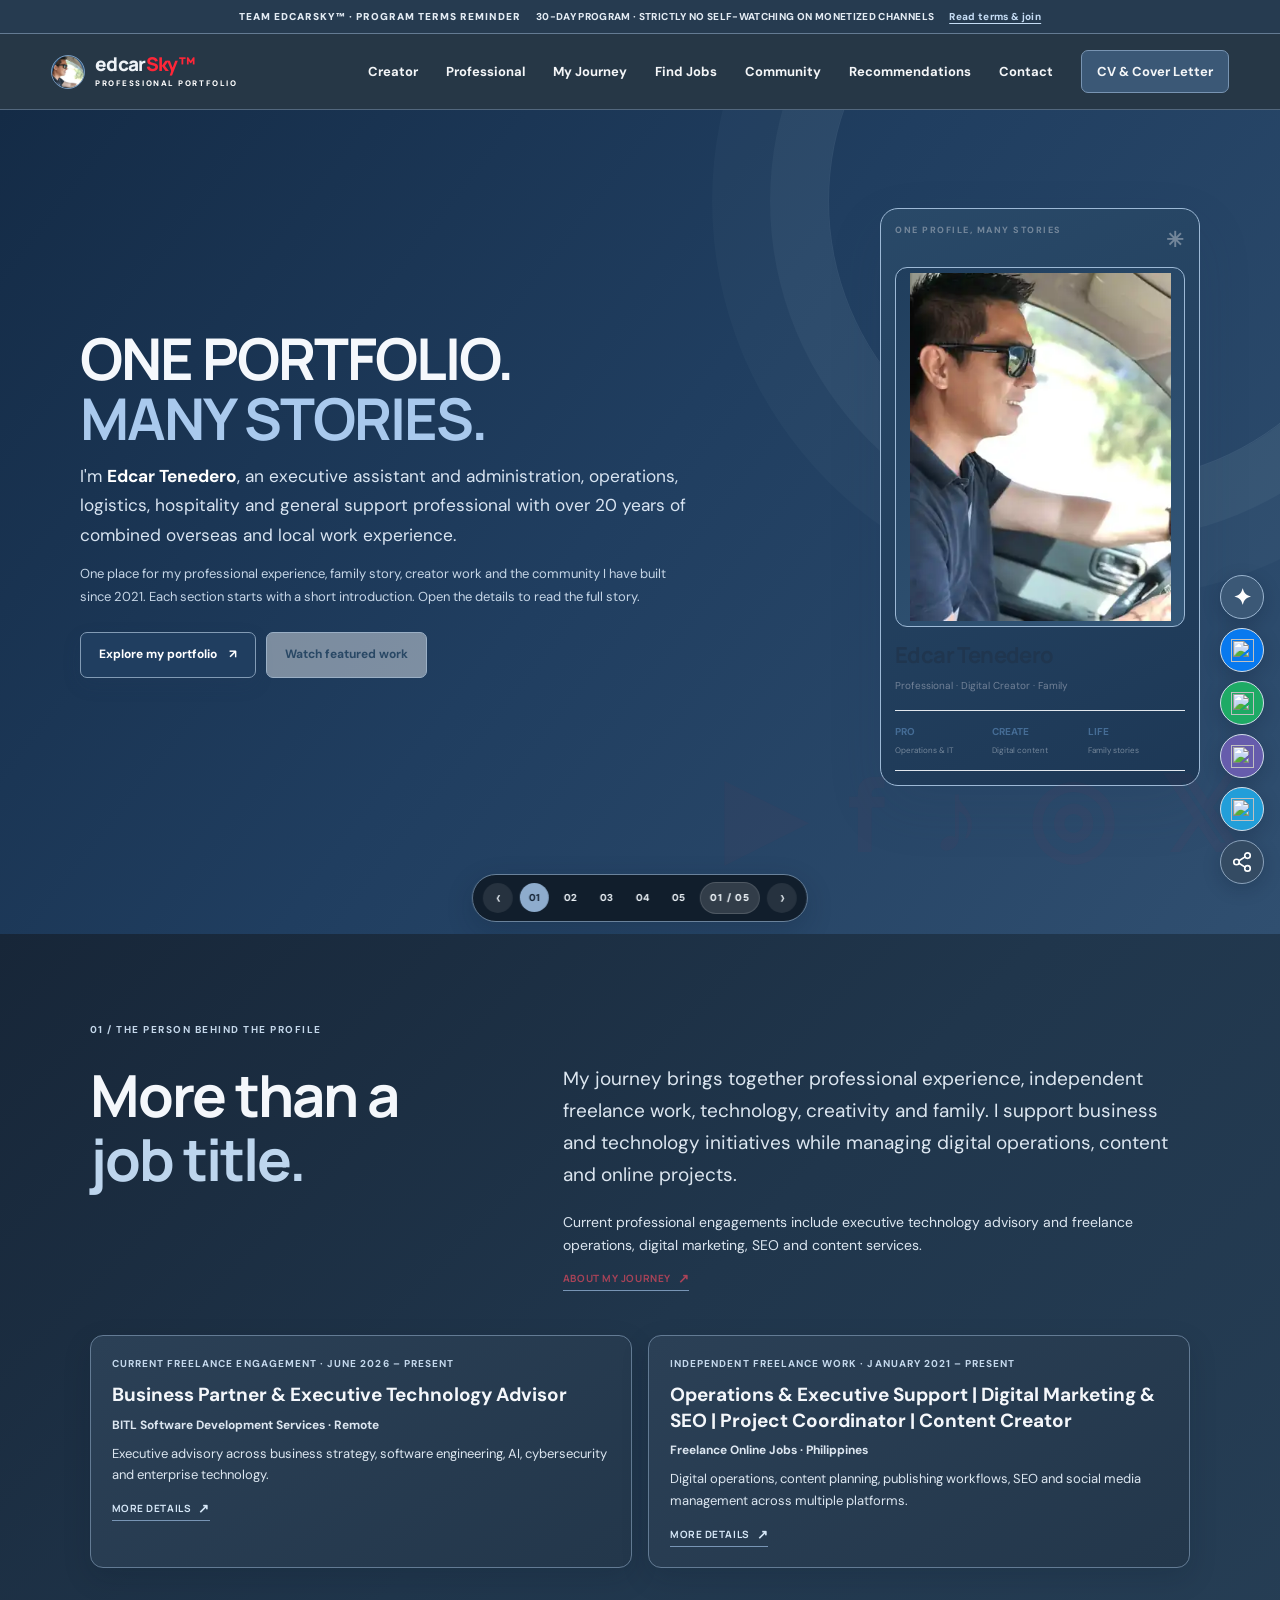
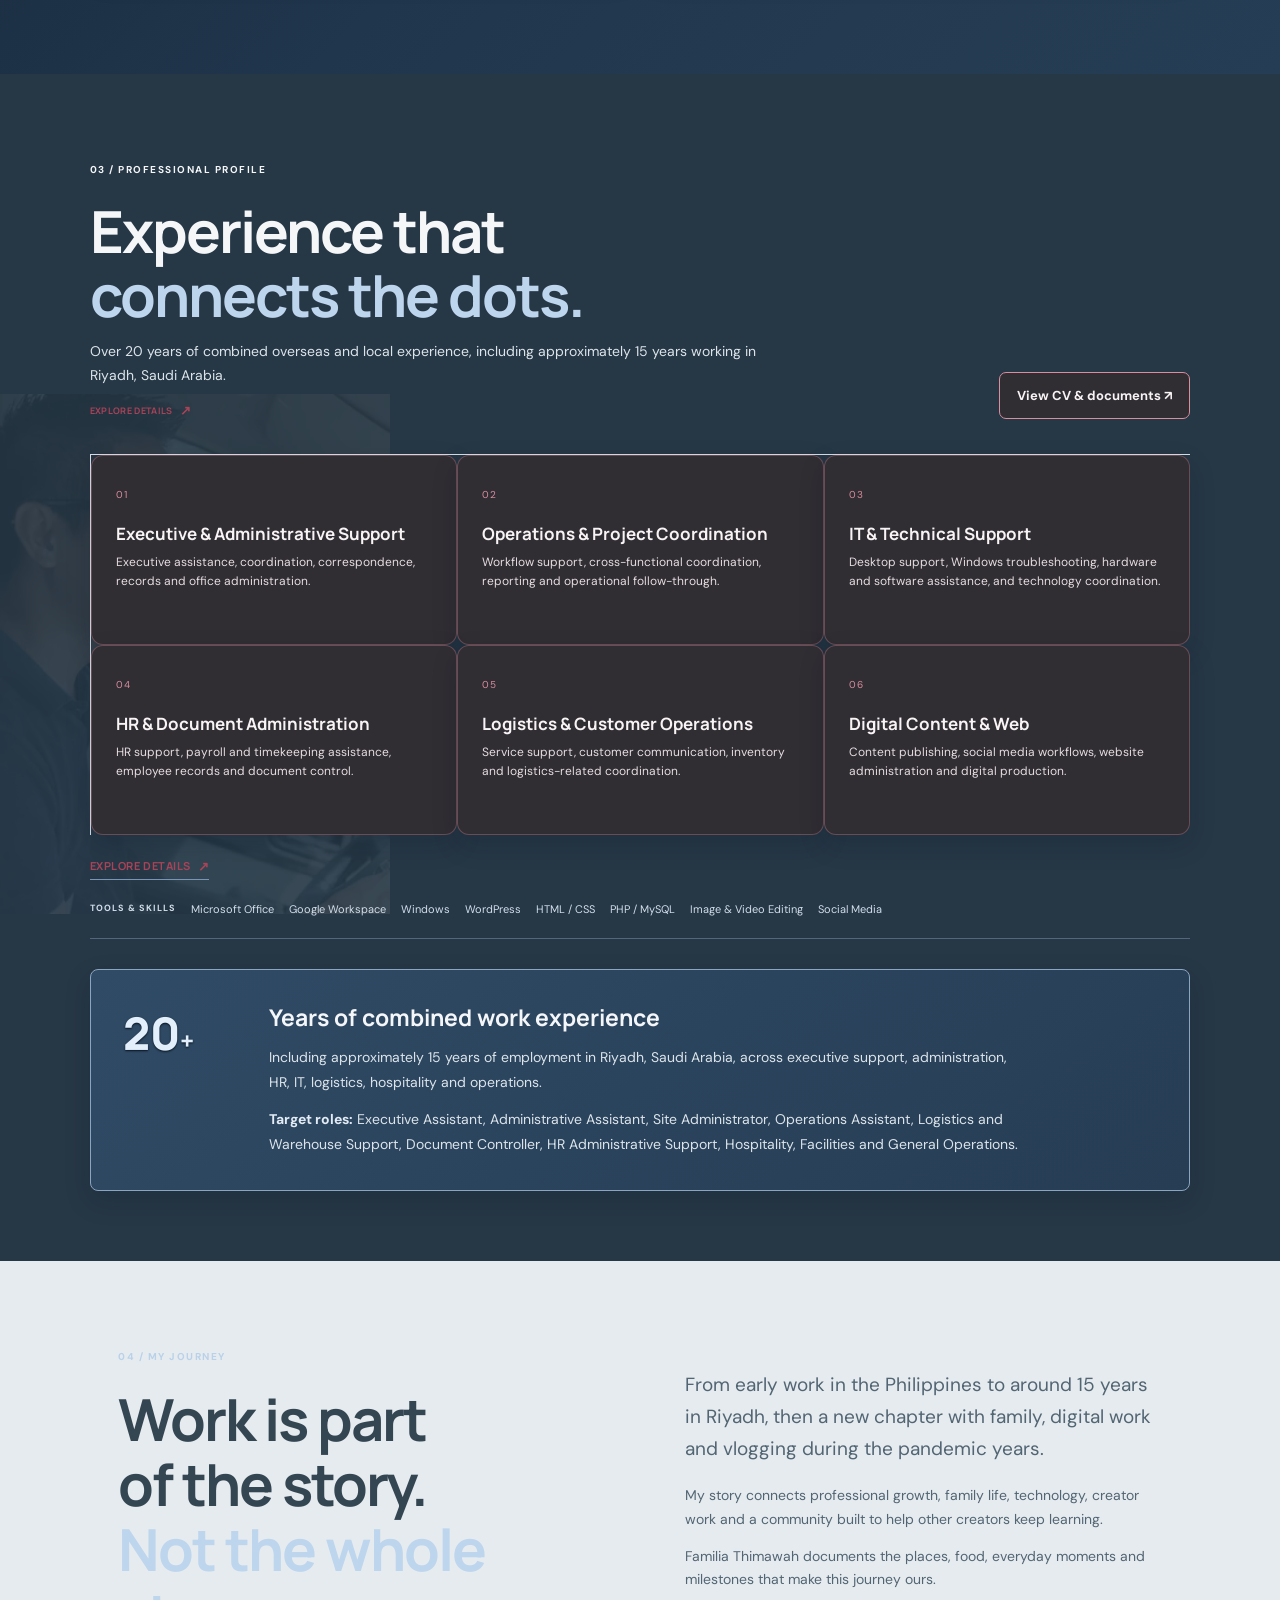
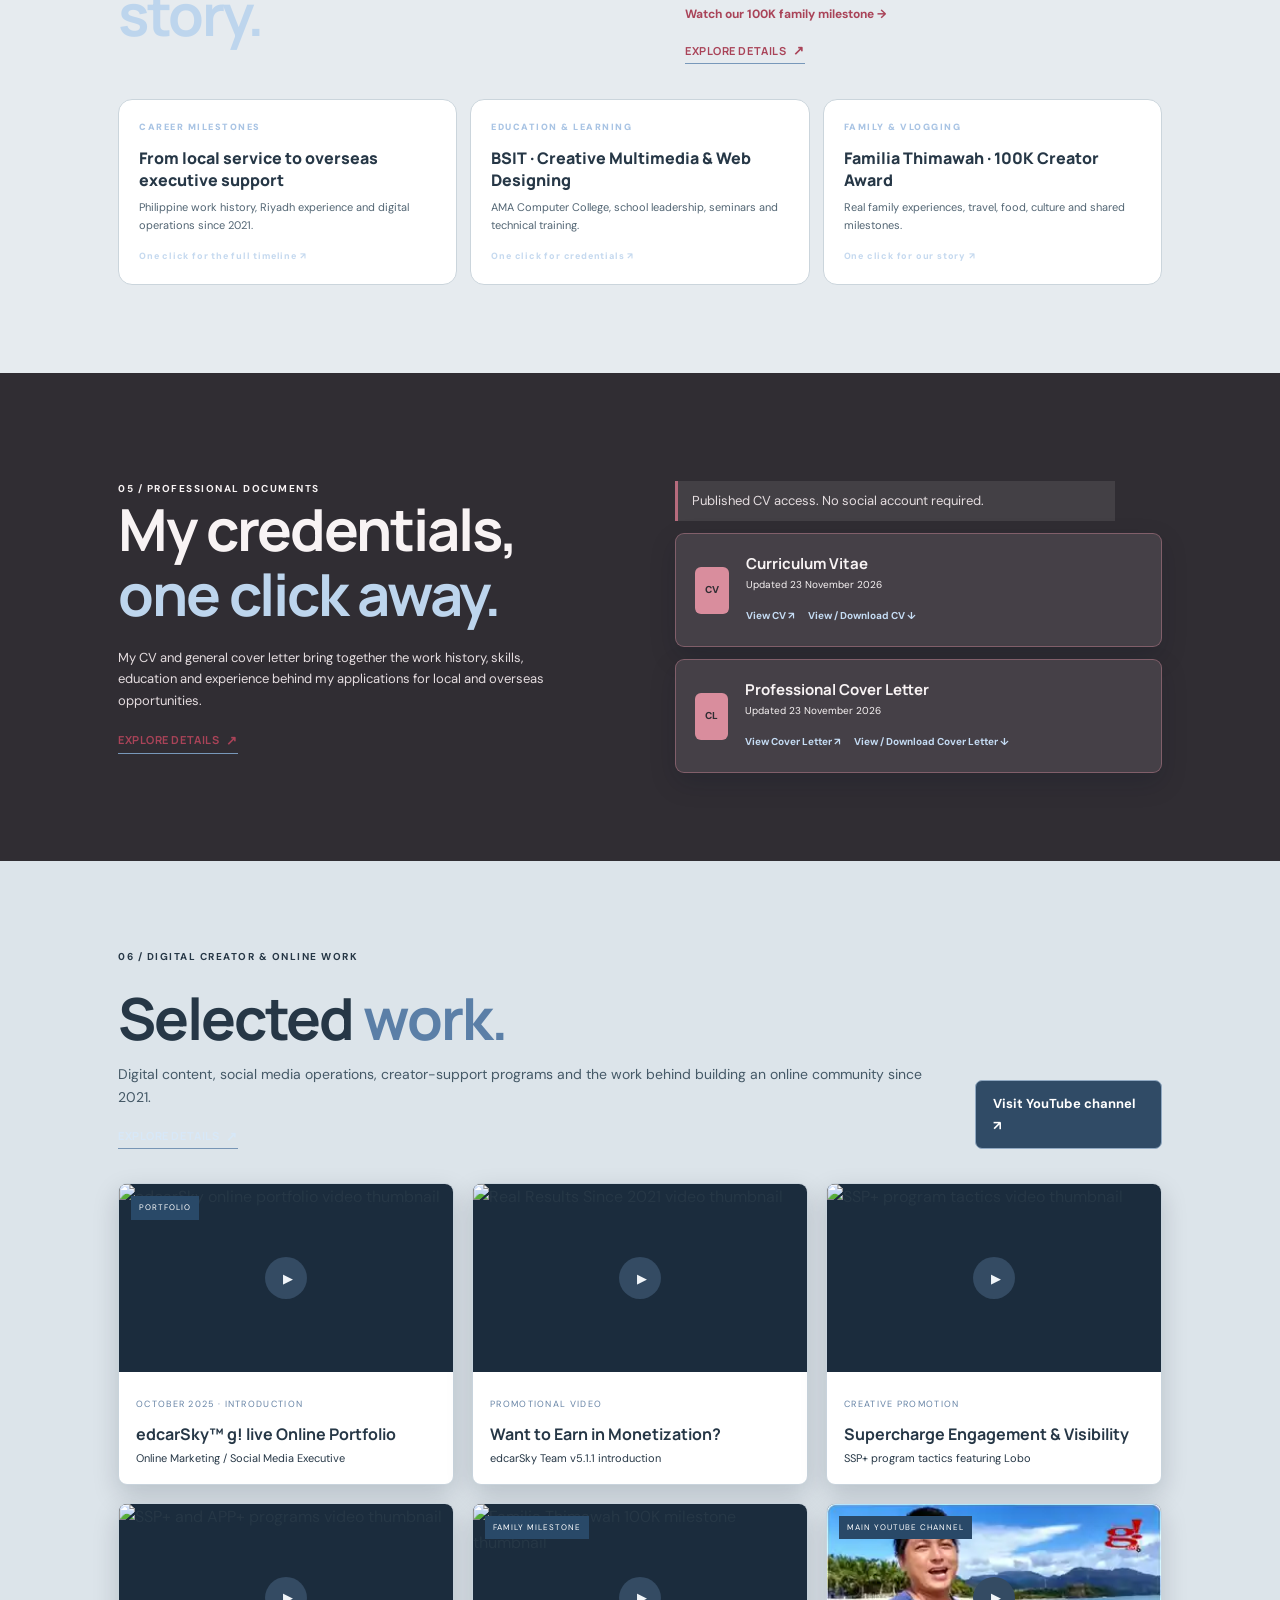
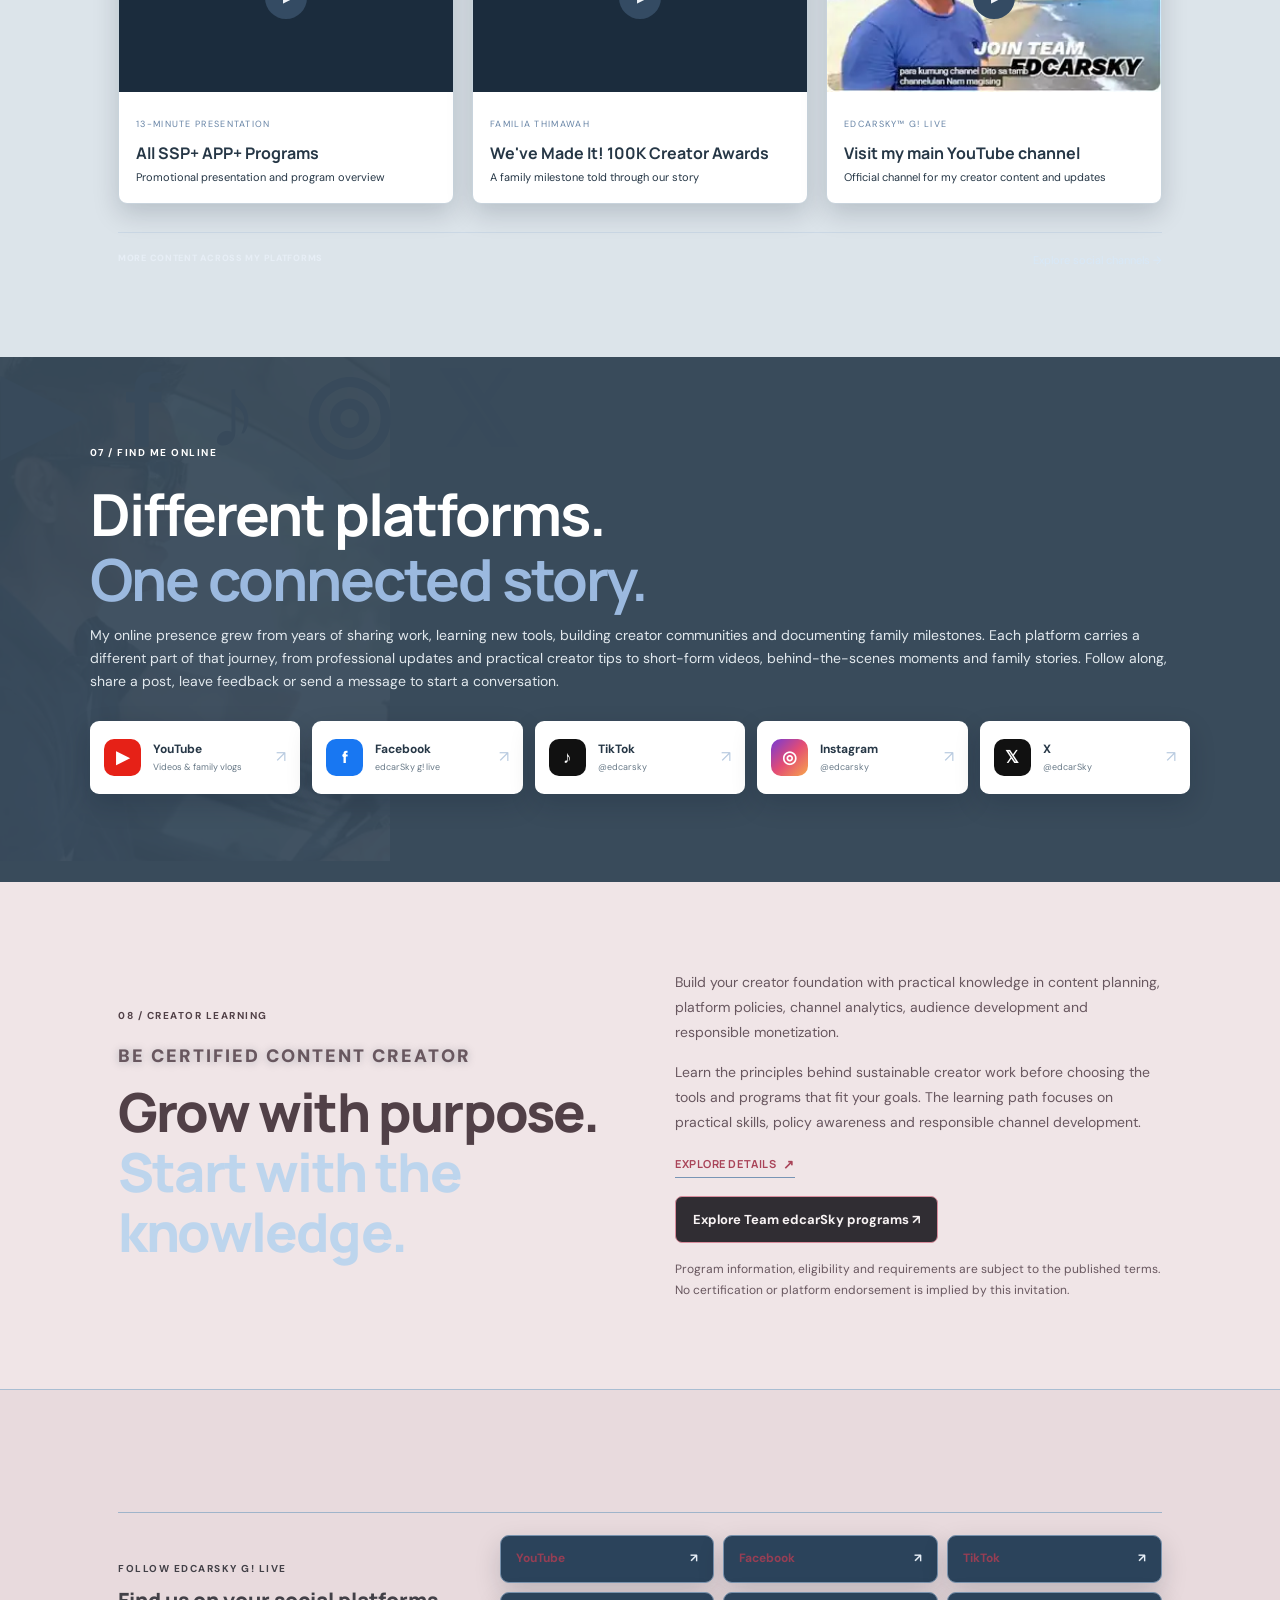
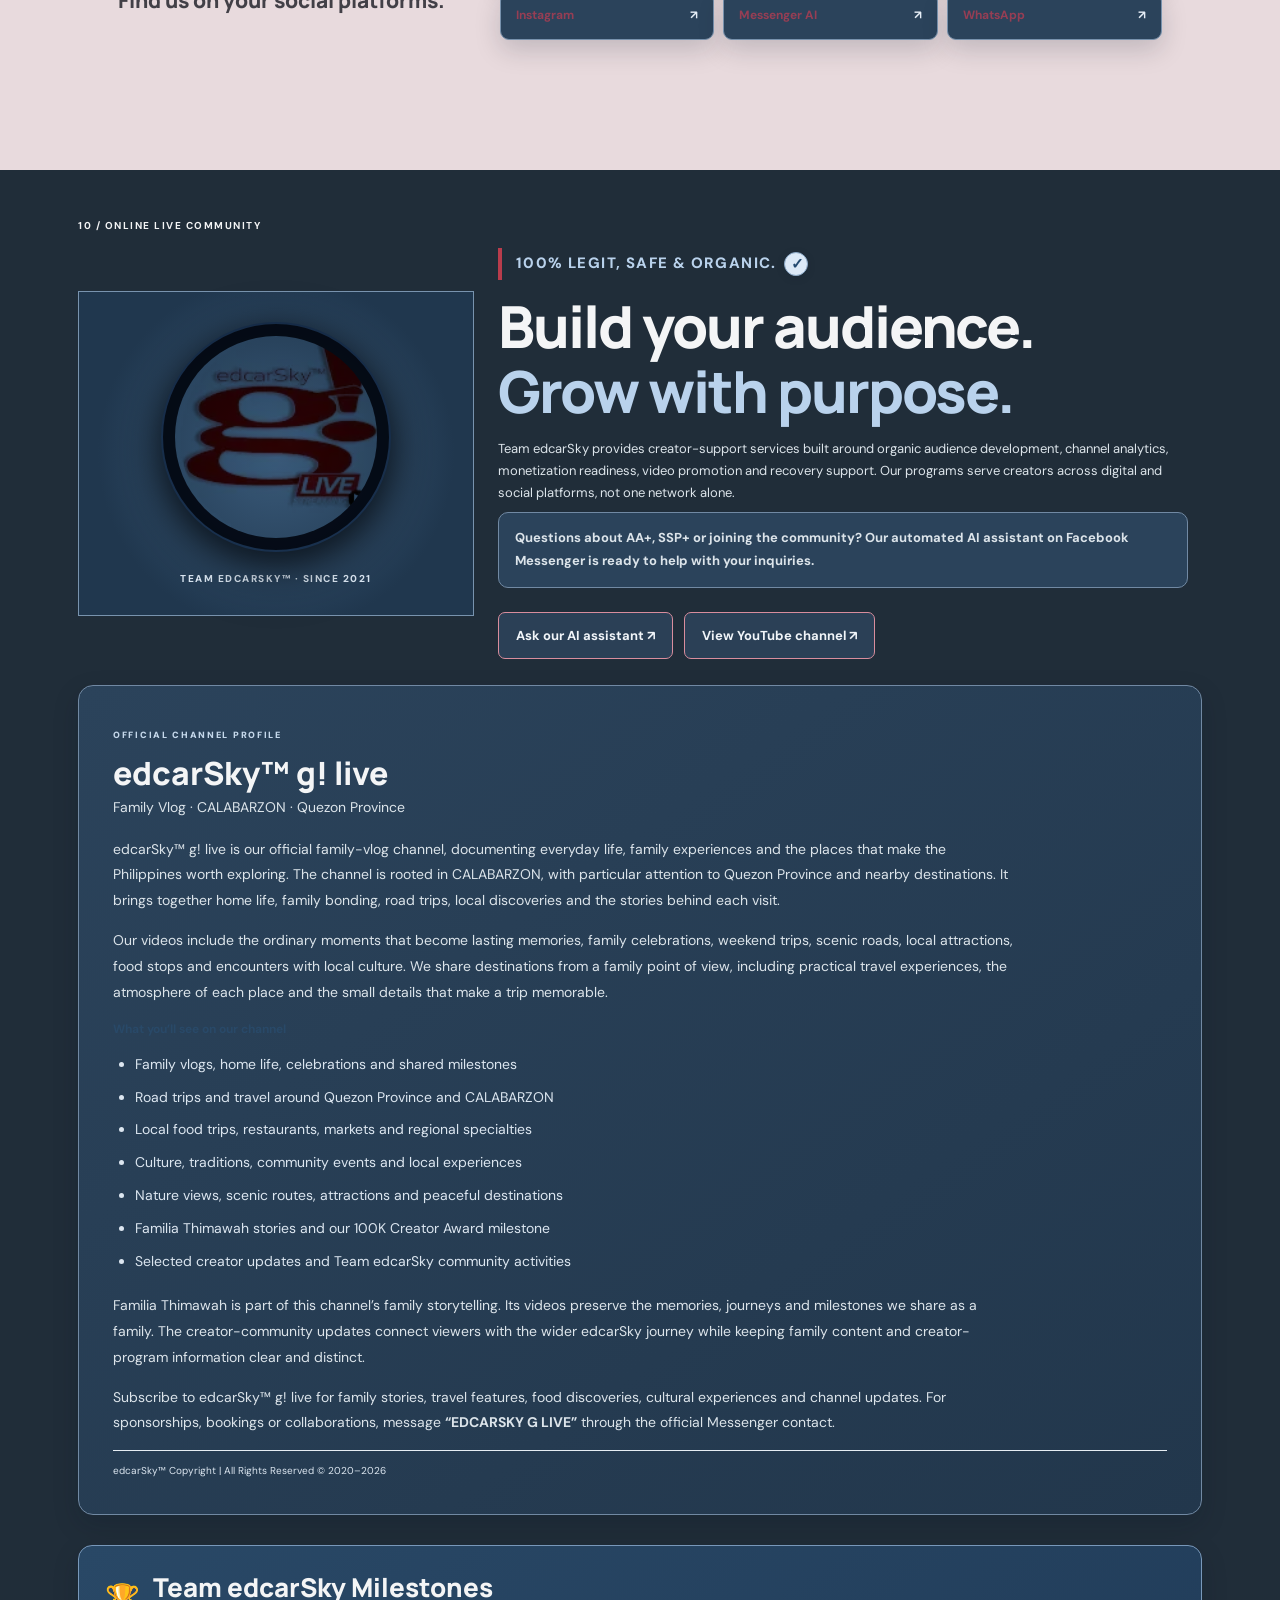
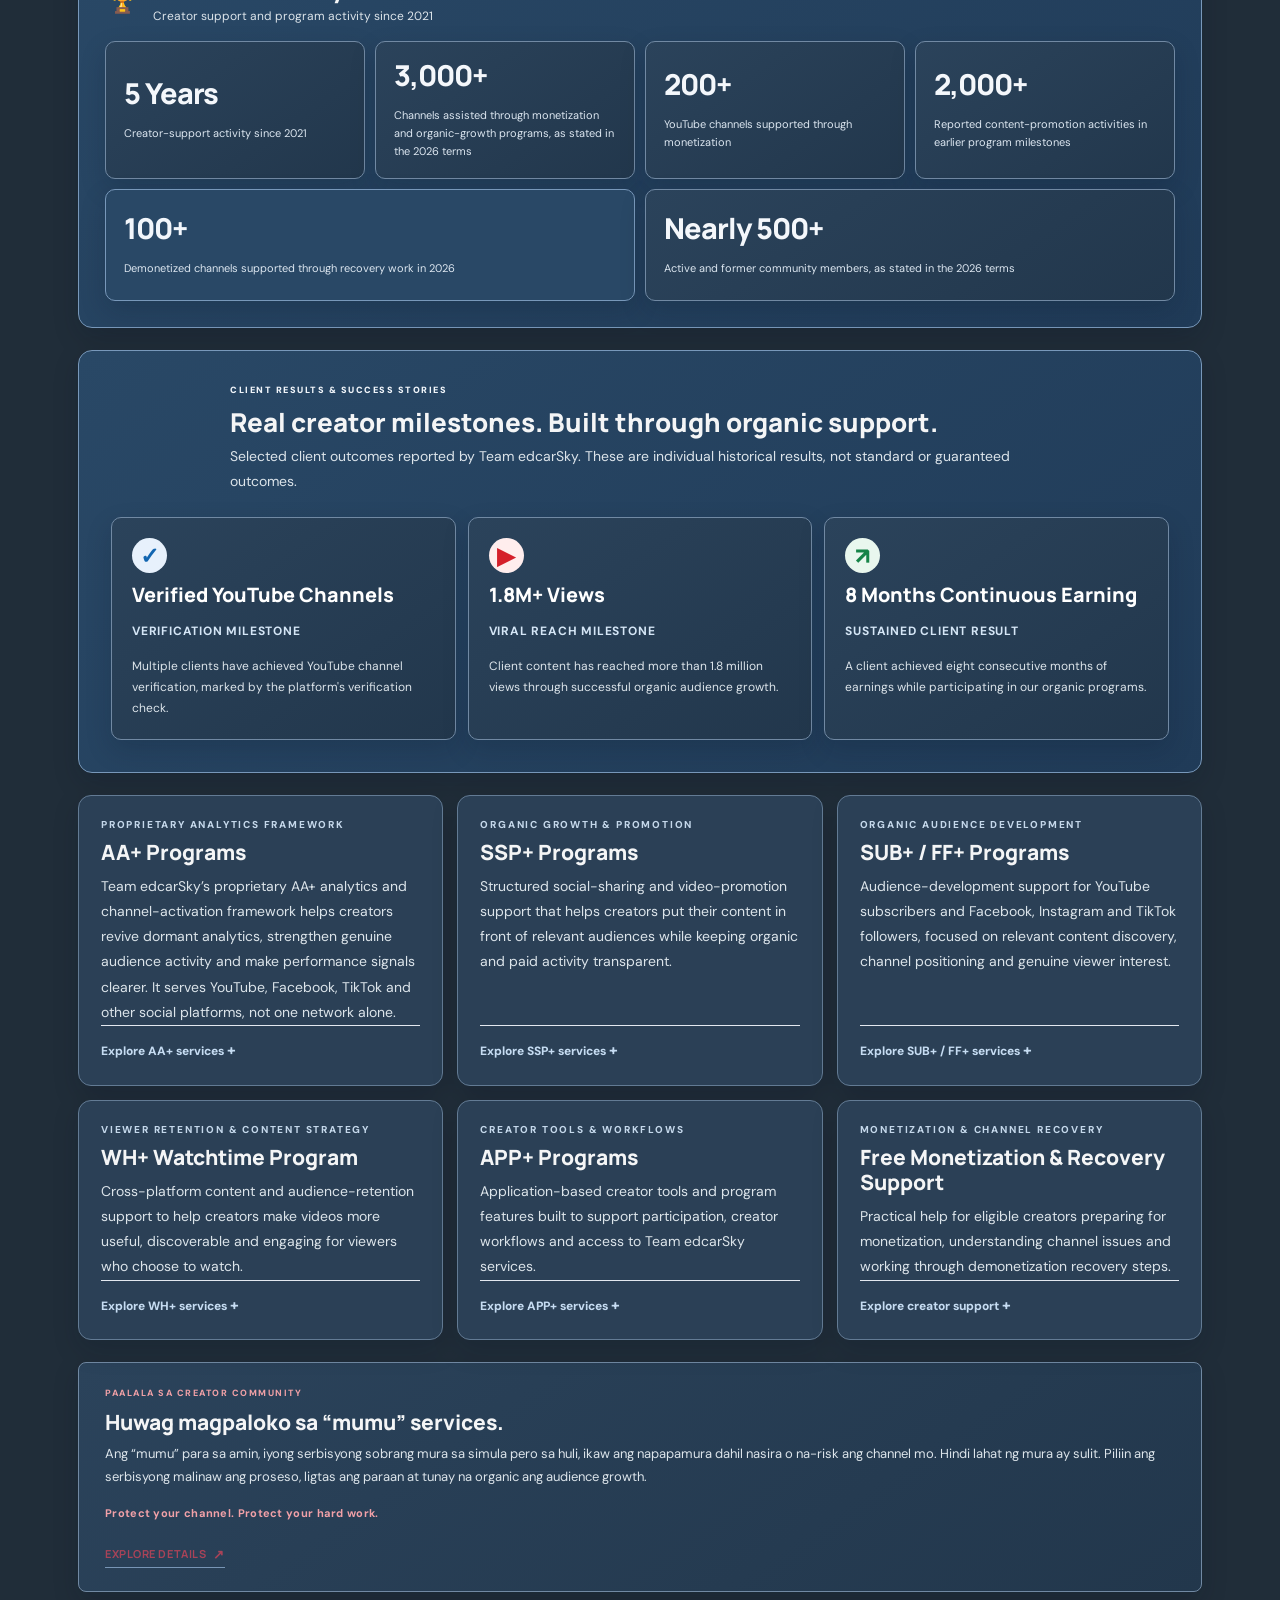
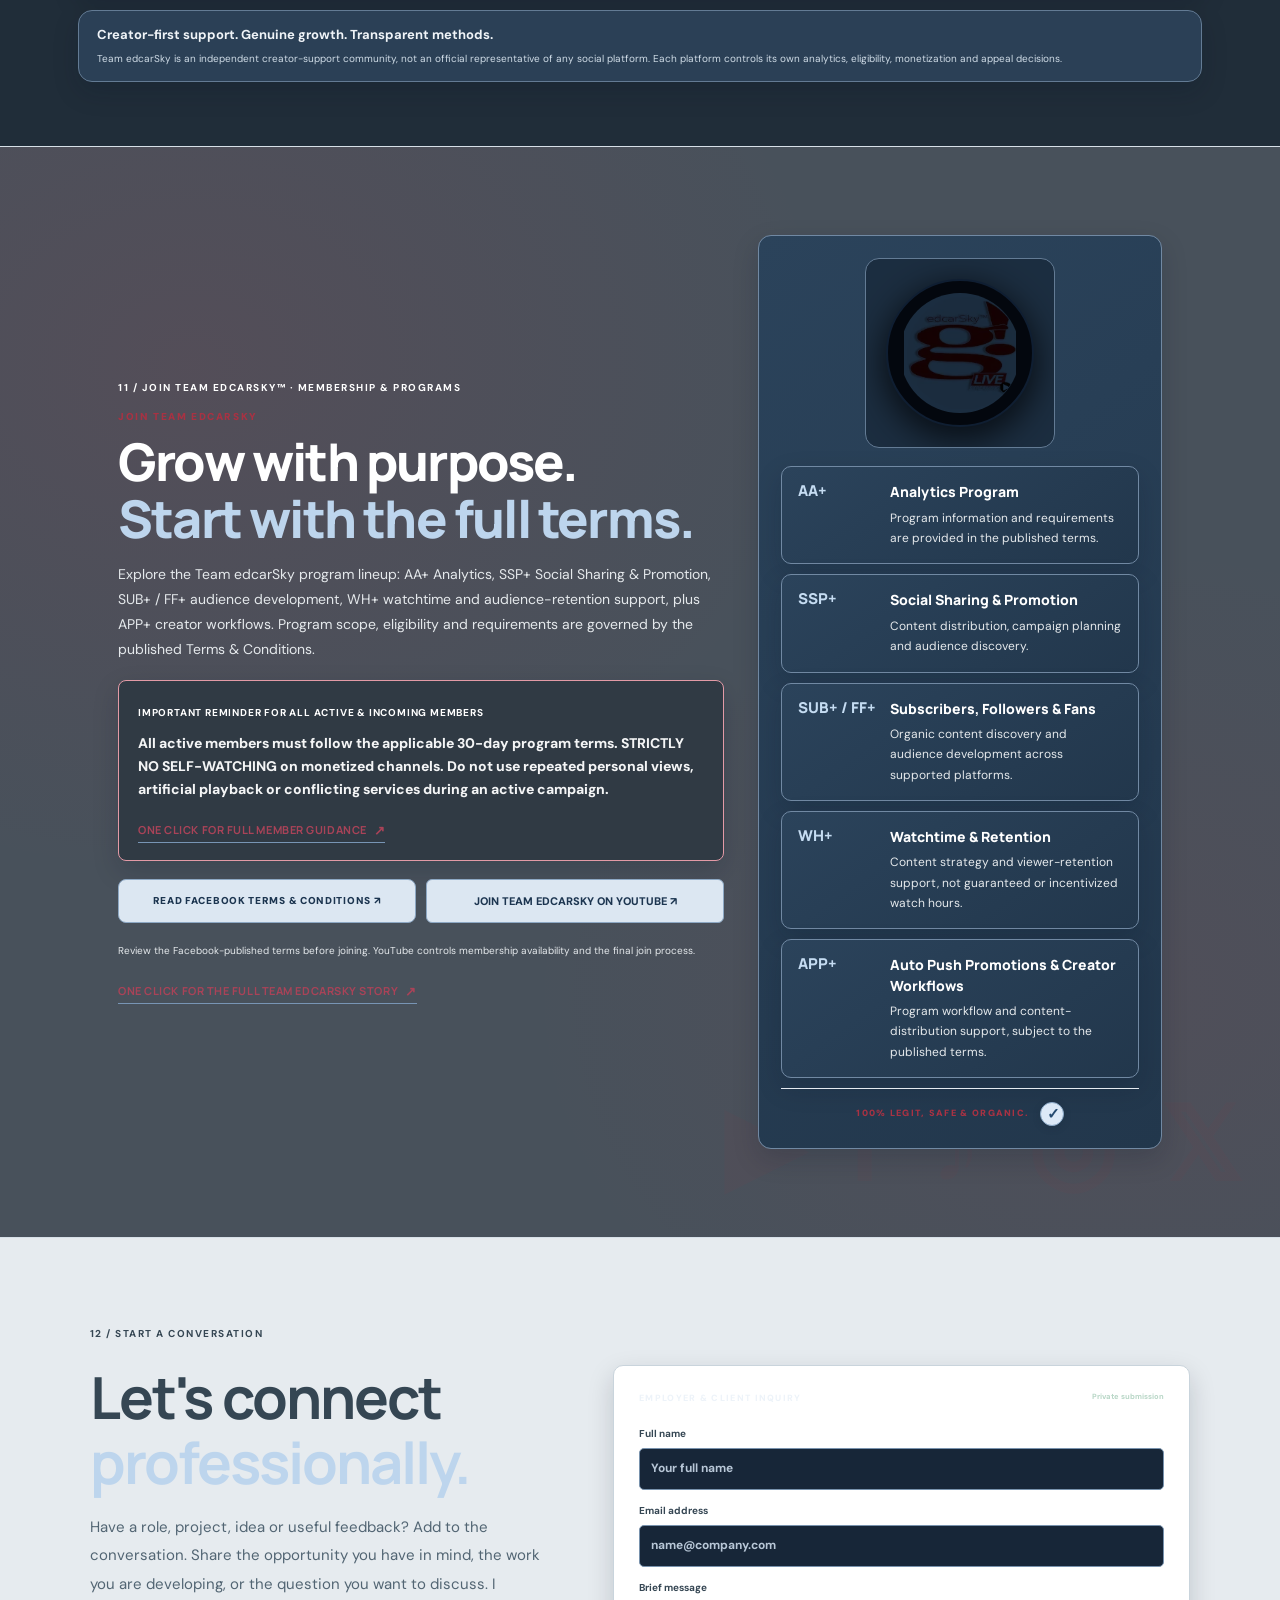
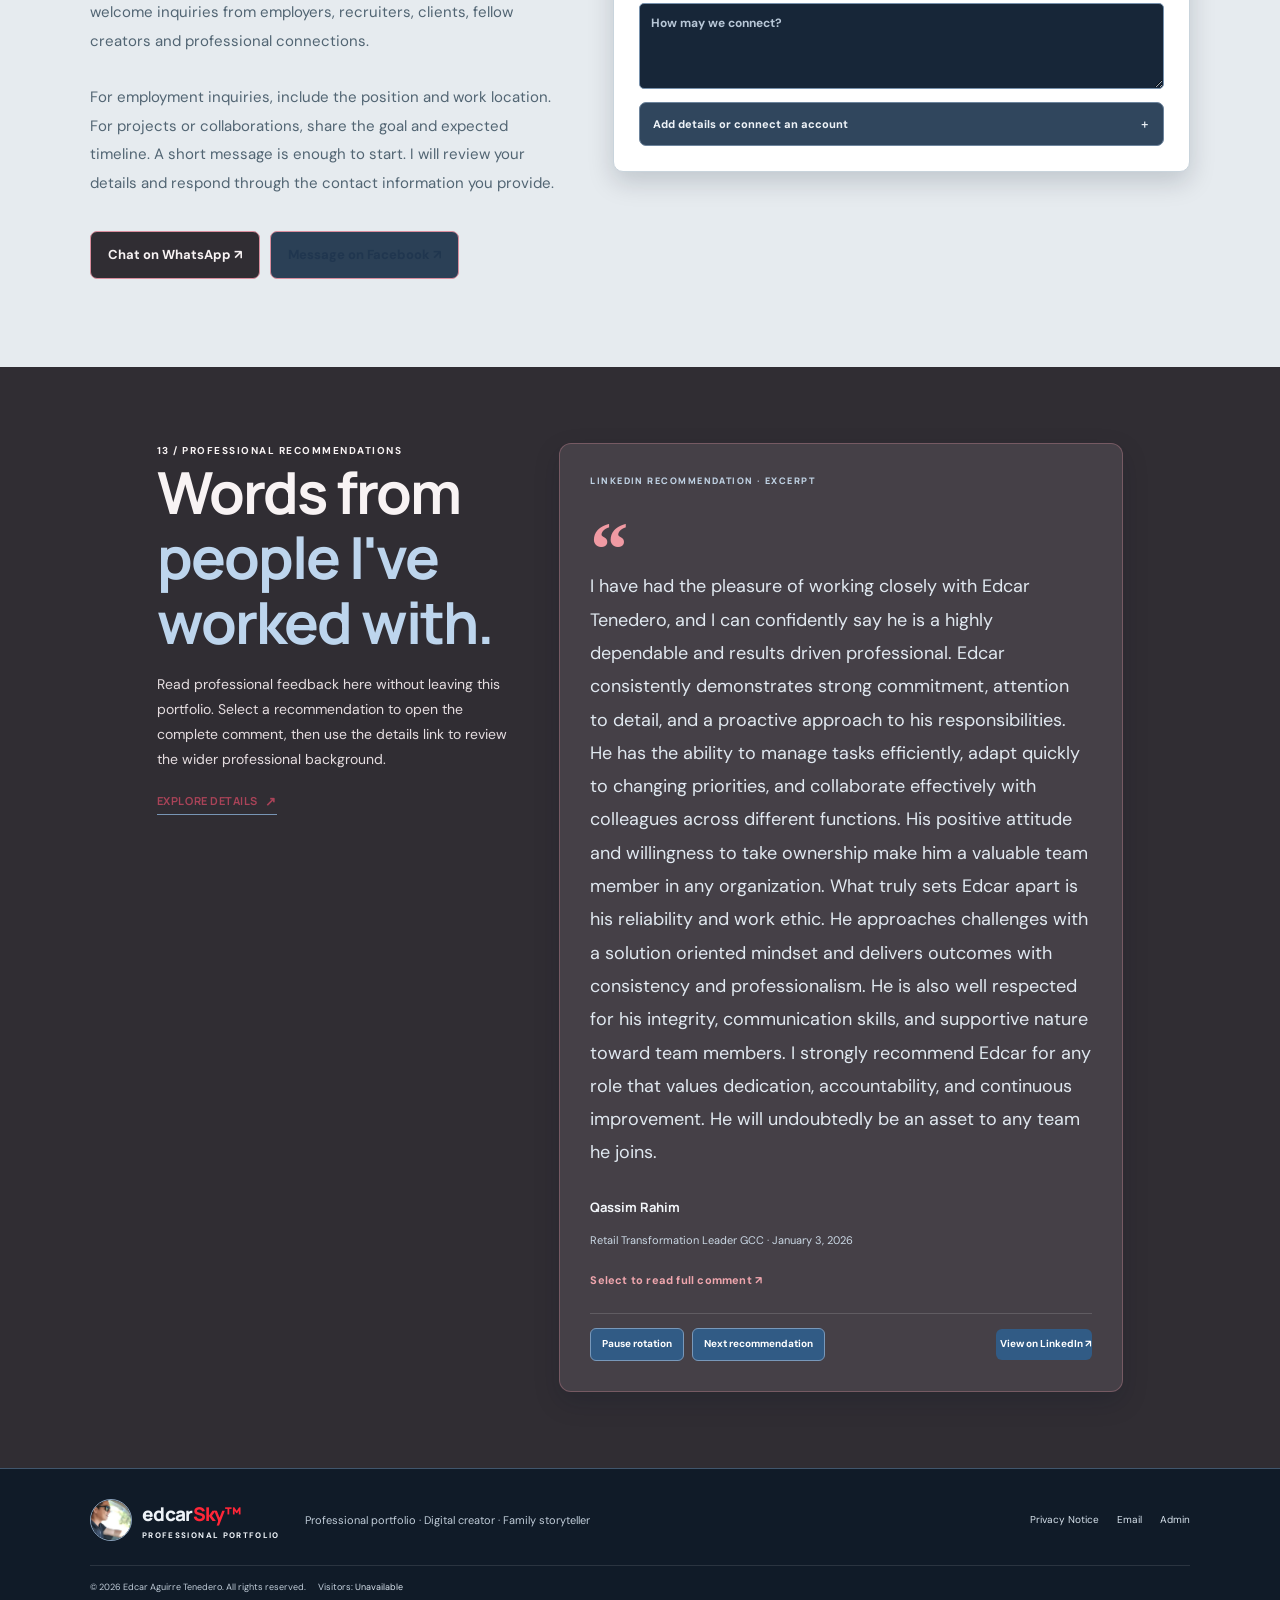
==== commit 3763b623: "Replace homepage with approved full portfolio sample and retain production fixes" ====
--- a/index.html
+++ b/index.html
@@ -12,15 +12,15 @@
 <meta property="og:url" content="https://edcarsky.github.io/portfolio/">
 
 <link rel="apple-touch-icon" href="assets/edcar-profile.webp">
-<title>edcarSky™ | Edcar Aguirre Tenedero</title>
+<title>edcarSky™ | Edcar Aguirre Tenedero | Professional Portfolio</title>
 <link rel="preconnect" href="https://fonts.googleapis.com">
 <link rel="preconnect" href="https://fonts.gstatic.com" crossorigin>
 <link href="https://fonts.googleapis.com/css2?family=DM+Sans:wght@400;500;600;700&family=Manrope:wght@400;500;600;700;800&display=swap" rel="stylesheet">
-<link rel="stylesheet" href="styles.css?v=20261128-cvfade2">
-<link rel="stylesheet" href="slides.css?v=20261128-6">
-<link rel="stylesheet" href="details.css?v=20261128-1">
-<link rel="stylesheet" href="story-layout.css?v=20261128-5">
-<link rel="stylesheet" href="formal-theme.css?v=20261128-5">
+<link rel="stylesheet" href="https://edcarsky.github.io/portfolio/styles.css?v=20261128-contrast2">
+<link rel="stylesheet" href="https://edcarsky.github.io/portfolio/slides.css?v=20261128-6">
+<link rel="stylesheet" href="https://edcarsky.github.io/portfolio/details.css?v=20261128-1">
+<link rel="stylesheet" href="https://edcarsky.github.io/portfolio/story-layout.css?v=20261128-5">
+<link rel="stylesheet" href="https://edcarsky.github.io/portfolio/formal-theme.css?v=20261128-5">
 <style id="full-portfolio-color-preview">
 /* FULL PORTFOLIO COLOR MOCKUP ONLY. Original sections, content, links and scripts are retained. */
 :root{--mock-navy:#263746;--mock-ink:#354653;--mock-pale:#E6EBEF;--mock-graphite:#302D33;--mock-rose:#D98D9D;--mock-red:#A94358;--mock-steel:#DCE4EA}
@@ -88,233 +88,17 @@
 .button-outline,.button-outline-dark{border-color:#D98D9D!important}
 ::selection{background:#D98D9D;color:#202D39}
 @media(max-width:700px){#professional .expertise-grid article{padding:18px!important}#documents .document-card{padding:17px!important}}
-
-/* Compact Team edcarSky preview layout, isolated to color.html */
-#community .community-hero-refined{display:grid;grid-template-columns:minmax(150px,220px) minmax(0,1fr);align-items:center;gap:clamp(20px,4vw,48px);padding:clamp(20px,3vw,34px);border:1px solid rgba(217,141,157,.28);border-radius:18px;background:rgba(255,255,255,.045)}
-#community .community-logo-inline{display:block;width:100%;max-width:210px;height:auto;max-height:190px;object-fit:contain;border:0!important;border-radius:0!important;background:transparent!important;box-shadow:none!important;padding:0!important;margin:auto}
-#community .community-brand-caption{font-size:11px;letter-spacing:.12em;font-weight:800;color:#D98D9D;margin-bottom:8px}
-#community .community-promise{font-size:clamp(13px,1.4vw,17px);font-weight:800;letter-spacing:.025em;color:#F4F5F6;margin-bottom:8px}
-#community .community-intro h2{font-size:clamp(25px,3vw,38px);line-height:1.08;margin:0 0 10px}
-#community .community-intro>p{max-width:720px;margin:0 0 12px;line-height:1.55}
-#community .community-ai-invite{display:none}
-#community .community-actions{display:flex;flex-wrap:wrap;gap:9px;margin-top:12px}
-.community-full-details{margin:16px 0 20px;border:1px solid rgba(217,141,157,.3);border-radius:12px;background:rgba(255,255,255,.035);overflow:hidden}
-.community-full-details>summary{cursor:pointer;list-style:none;padding:14px 18px;font-weight:750;color:#F4F5F6}
-.community-full-details>summary::-webkit-details-marker{display:none}
-.community-full-details>summary:after{content:"＋";float:right;color:#D98D9D}
-.community-full-details[open]>summary:after{content:"−"}
-.community-full-details-body{padding:0 16px 16px}
-.community-full-details .community-channel-description{margin-top:4px}
-.community-full-details .community-milestone-panel,.community-full-details .client-success-panel,.community-full-details .community-program-grid,.community-full-details .community-mumu-note{margin-top:16px}
-#join-team .join-team-side-compact{display:flex;flex-direction:column;align-items:flex-start;justify-content:center;gap:16px;padding:22px;border:1px solid rgba(227,154,166,.35);border-radius:16px;background:rgba(32,45,57,.55)}
-#join-team .join-team-logo-inline{display:block;width:min(190px,70%);height:auto;max-height:120px;object-fit:contain;object-position:left center;background:transparent;border:0;border-radius:0;box-shadow:none;padding:0}
-#join-team .join-program-chips{display:flex;flex-wrap:wrap;gap:8px}
-#join-team .join-program-chips span{display:inline-flex;padding:7px 10px;border:1px solid rgba(227,154,166,.4);border-radius:999px;color:#F4F5F6;font-size:12px;line-height:1.25}
-#join-team .join-team-side-foot{font-size:13px;font-weight:800;color:#fff}
-.skills-strip-expanded{display:flex;flex-wrap:wrap;align-items:center;gap:8px}
-.skills-strip-expanded span{font-size:12px}
-@media(max-width:700px){#community .community-hero-refined{grid-template-columns:1fr;gap:12px;padding:18px}#community .community-logo-inline{width:145px;max-height:110px;object-position:left center;margin:0}#community .community-intro h2{font-size:27px}.community-full-details-body{padding:0 10px 12px}#join-team .join-team-side-compact{padding:16px}#join-team .join-team-logo-inline{width:145px}}
-
-
-/* Preview-only corrections requested 28 Nov 2026 */
-#color-preview-notice.preview-toolbar{position:relative;z-index:9999;display:flex;flex-wrap:wrap;align-items:center;justify-content:space-between;gap:8px 16px;padding:8px 16px;background:#DCEAF4;color:#263746;border-bottom:1px solid #B9CEDD;font:700 10px/1.35 Arial,sans-serif;letter-spacing:.04em}
-.preview-palette-controls{display:flex;align-items:center;flex-wrap:wrap;gap:5px}
-.preview-palette-controls button{border:1px solid #AFC3D2;border-radius:999px;background:#F7FAFC;color:#263746;padding:5px 9px;font:700 10px/1.2 Arial,sans-serif;cursor:pointer}
-.preview-palette-controls button[aria-pressed="true"]{background:#263746;color:#fff;border-color:#263746}
-.preview-palette-controls #previewPaletteRefresh{background:#fff;color:#263746;border-color:#8099AC}
-.community-achievements-visible{margin:18px 0 20px}
-.community-achievements-visible .community-milestone-heading{margin-bottom:8px}
-.community-achievements-visible .community-milestone-grid{grid-template-columns:repeat(6,minmax(0,1fr));gap:8px;margin:8px 0 14px}
-.community-achievements-visible .community-milestone-grid article{min-height:92px;padding:11px 10px;gap:5px;border-radius:8px}
-.community-achievements-visible .community-milestone-grid strong{font-size:clamp(19px,2vw,26px)}
-.community-achievements-visible .community-milestone-grid span{font-size:10px;line-height:1.35}
-.community-achievements-visible .client-success-heading{margin:8px 0 10px}
-.community-achievements-visible .client-success-heading h3{font-size:clamp(17px,2vw,23px);margin:2px 0 4px}
-.community-achievements-visible .client-success-heading p{font-size:11px;margin:0;line-height:1.45}
-.community-achievements-visible .client-success-grid{grid-template-columns:repeat(3,minmax(0,1fr));gap:8px}
-.community-achievements-visible .client-success-card{min-height:0;padding:12px;gap:5px;border-radius:8px}
-.community-achievements-visible .client-success-card .client-success-icon{width:26px;height:26px;font-size:17px}
-.community-achievements-visible .client-success-card strong{font-size:14px;line-height:1.2}
-.community-achievements-visible .client-success-card .client-result-tag{font-size:8px}
-.community-achievements-visible .client-success-card p{font-size:10px;line-height:1.4}
-#community .community-full-details{margin-top:12px}
-#community .community-logo-inline{background:transparent!important;border:0!important;border-radius:0!important;box-shadow:none!important}
-#professional .section-story-cta{display:none!important}
-#creator .section-heading p{max-width:780px;font-size:15px;line-height:1.7}
-#creator .video-info{padding:19px}
-#creator .video-info h3{font-size:17px}
-#creator .video-info p{font-size:12px;line-height:1.5}
-#contact .contact-buttons .button-dark,#contact .contact-buttons .button-outline-dark{color:#fff!important}
-#contact .contact-buttons .button-outline-dark{background:#354653!important;border-color:#DCE4EA!important}
-#recommendations .testimonial-inner{grid-template-columns:minmax(0,.9fr) minmax(0,1.1fr);gap:clamp(24px,4vw,48px);align-items:center}
-#recommendations .section-wrap{padding-top:52px;padding-bottom:52px}
-#recommendations .testimonial-inner h2{font-size:clamp(30px,3.6vw,44px);line-height:1.12}
-#recommendations .testimonial-inner p{font-size:12px;line-height:1.55;margin-top:10px}
-#recommendations .testimonial-list{max-width:620px;width:100%;justify-self:stretch}
-#recommendations .testimonial-card{padding:15px}
-#recommendations .testimonial-card blockquote{font-size:12px;line-height:1.55}
-#recommendations .testimonial-controls{gap:7px;flex-wrap:wrap}
-#recommendations .testimonial-controls button,#recommendations .testimonial-source-link{font-size:10px}
-#documentAuthDescription{line-height:1.55}
-.document-auth-options button[data-doc-oauth-provider="google"],.document-auth-options button[data-doc-oauth-provider="facebook"]{display:flex}
-@media(max-width:900px){.community-achievements-visible .community-milestone-grid{grid-template-columns:repeat(3,minmax(0,1fr))}}
-@media(max-width:700px){#color-preview-notice.preview-toolbar{align-items:flex-start;flex-direction:column}.preview-palette-controls{width:100%}.preview-palette-controls button{font-size:9px;padding:5px 7px}.community-achievements-visible .community-milestone-grid{grid-template-columns:repeat(2,minmax(0,1fr))}.community-achievements-visible .client-success-grid{grid-template-columns:1fr}.community-achievements-visible .client-success-card{min-height:0}#recommendations .testimonial-inner{grid-template-columns:1fr;gap:16px}#recommendations .section-wrap{padding-top:38px;padding-bottom:38px}#creator .section-heading p{font-size:14px}}
-/* Four sample batches, three palettes per batch. */
-body[data-preview-palette="b1a"] #professional,body[data-preview-palette="b1a"] #community,body[data-preview-palette="b1a"] #creator,body[data-preview-palette="b1a"] #recommendations{background:#263746!important;color:#F4F6F8!important}
-body[data-preview-palette="b1a"] #journey,body[data-preview-palette="b1a"] #contact{background:#DCE4EA!important;color:#263746!important}
-body[data-preview-palette="b1a"] #join-team{background:#394B5B!important;color:#fff!important}
-body[data-preview-palette="b1a"] .section-kicker,body[data-preview-palette="b1a"] a.story-text-link{color:#D98D9D!important}
-body[data-preview-palette="b1b"] #professional,body[data-preview-palette="b1b"] #creator,body[data-preview-palette="b1b"] #community,body[data-preview-palette="b1b"] #recommendations{background:#394B5B!important;color:#fff!important}
-body[data-preview-palette="b1b"] #journey,body[data-preview-palette="b1b"] #contact{background:#E6EBEF!important;color:#354653!important}
-body[data-preview-palette="b1b"] #join-team{background:#263746!important;color:#fff!important}
-body[data-preview-palette="b1b"] .section-kicker,body[data-preview-palette="b1b"] a.story-text-link{color:#E5A0AD!important}
-body[data-preview-palette="b1c"] #professional,body[data-preview-palette="b1c"] #creator,body[data-preview-palette="b1c"] #community,body[data-preview-palette="b1c"] #recommendations{background:#48515B!important;color:#fff!important}
-body[data-preview-palette="b1c"] #journey,body[data-preview-palette="b1c"] #contact{background:#DCE4EA!important;color:#263746!important}
-body[data-preview-palette="b1c"] #join-team{background:#394B5B!important;color:#fff!important}
-body[data-preview-palette="b1c"] .section-kicker,body[data-preview-palette="b1c"] a.story-text-link{color:#E39AA6!important}
-body[data-preview-palette="b2a"] #professional,body[data-preview-palette="b2a"] #creator,body[data-preview-palette="b2a"] #community,body[data-preview-palette="b2a"] #recommendations{background:#302D33!important;color:#F8F3F4!important}
-body[data-preview-palette="b2a"] #journey,body[data-preview-palette="b2a"] #contact{background:#F0E5E7!important;color:#514047!important}
-body[data-preview-palette="b2a"] #join-team{background:#454047!important;color:#fff!important}
-body[data-preview-palette="b2a"] .section-kicker,body[data-preview-palette="b2a"] a.story-text-link{color:#D98D9D!important}
-body[data-preview-palette="b2b"] #professional,body[data-preview-palette="b2b"] #creator,body[data-preview-palette="b2b"] #community,body[data-preview-palette="b2b"] #recommendations{background:#514047!important;color:#fff!important}
-body[data-preview-palette="b2b"] #journey,body[data-preview-palette="b2b"] #contact{background:#E8DADD!important;color:#424047!important}
-body[data-preview-palette="b2b"] #join-team{background:#302D33!important;color:#fff!important}
-body[data-preview-palette="b2b"] .section-kicker,body[data-preview-palette="b2b"] a.story-text-link{color:#E8B4BE!important}
-body[data-preview-palette="b2c"] #professional,body[data-preview-palette="b2c"] #creator,body[data-preview-palette="b2c"] #community,body[data-preview-palette="b2c"] #recommendations{background:#424047!important;color:#F8F3F4!important}
-body[data-preview-palette="b2c"] #journey,body[data-preview-palette="b2c"] #contact{background:#F0E5E7!important;color:#514047!important}
-body[data-preview-palette="b2c"] #join-team{background:#302D33!important;color:#fff!important}
-body[data-preview-palette="b2c"] .section-kicker,body[data-preview-palette="b2c"] a.story-text-link{color:#963E54!important}
-body[data-preview-palette="b3a"] #professional,body[data-preview-palette="b3a"] #creator,body[data-preview-palette="b3a"] #community,body[data-preview-palette="b3a"] #recommendations{background:#202D39!important;color:#F4F5F6!important}
-body[data-preview-palette="b3a"] #journey,body[data-preview-palette="b3a"] #contact{background:#E6EBEF!important;color:#354653!important}
-body[data-preview-palette="b3a"] #join-team{background:#48515B!important;color:#fff!important}
-body[data-preview-palette="b3a"] .section-kicker,body[data-preview-palette="b3a"] a.story-text-link{color:#C85C6D!important}
-body[data-preview-palette="b3b"] #professional,body[data-preview-palette="b3b"] #creator,body[data-preview-palette="b3b"] #community,body[data-preview-palette="b3b"] #recommendations{background:#354653!important;color:#fff!important}
-body[data-preview-palette="b3b"] #journey,body[data-preview-palette="b3b"] #contact{background:#E6EBEF!important;color:#354653!important}
-body[data-preview-palette="b3b"] #join-team{background:#263746!important;color:#fff!important}
-body[data-preview-palette="b3b"] .section-kicker,body[data-preview-palette="b3b"] a.story-text-link{color:#A94358!important}
-body[data-preview-palette="b3c"] #professional,body[data-preview-palette="b3c"] #creator,body[data-preview-palette="b3c"] #community,body[data-preview-palette="b3c"] #recommendations{background:#48515B!important;color:#fff!important}
-body[data-preview-palette="b3c"] #journey,body[data-preview-palette="b3c"] #contact{background:#DCE4EA!important;color:#263746!important}
-body[data-preview-palette="b3c"] #join-team{background:#302D33!important;color:#fff!important}
-body[data-preview-palette="b3c"] .section-kicker,body[data-preview-palette="b3c"] a.story-text-link{color:#E39AA6!important}
-body[data-preview-palette="b4a"] #professional,body[data-preview-palette="b4a"] #creator,body[data-preview-palette="b4a"] #community,body[data-preview-palette="b4a"] #recommendations{background:#303943!important;color:#F5F6F7!important}
-body[data-preview-palette="b4a"] #journey,body[data-preview-palette="b4a"] #contact{background:#E9EDF0!important;color:#303943!important}
-body[data-preview-palette="b4a"] #join-team{background:#4B5661!important;color:#fff!important}
-body[data-preview-palette="b4a"] .section-kicker,body[data-preview-palette="b4a"] a.story-text-link{color:#B7C4CE!important}
-body[data-preview-palette="b4b"] #professional,body[data-preview-palette="b4b"] #creator,body[data-preview-palette="b4b"] #community,body[data-preview-palette="b4b"] #recommendations{background:#4A525B!important;color:#fff!important}
-body[data-preview-palette="b4b"] #journey,body[data-preview-palette="b4b"] #contact{background:#F3F4F5!important;color:#3D4650!important}
-body[data-preview-palette="b4b"] #join-team{background:#303943!important;color:#fff!important}
-body[data-preview-palette="b4b"] .section-kicker,body[data-preview-palette="b4b"] a.story-text-link{color:#C2CCD4!important}
-body[data-preview-palette="b4c"] #professional,body[data-preview-palette="b4c"] #creator,body[data-preview-palette="b4c"] #community,body[data-preview-palette="b4c"] #recommendations{background:#D9DEE3!important;color:#333B44!important}
-body[data-preview-palette="b4c"] #journey,body[data-preview-palette="b4c"] #contact{background:#F4F5F6!important;color:#333B44!important}
-body[data-preview-palette="b4c"] #join-team{background:#424B55!important;color:#fff!important}
-body[data-preview-palette="b4c"] .section-kicker,body[data-preview-palette="b4c"] a.story-text-link{color:#8A6F78!important}
-
-
-.current-work-grid .current-work-card{cursor:pointer;position:relative;transition:transform .18s ease,border-color .18s ease,box-shadow .18s ease}
-.current-work-grid .current-work-card:hover,.current-work-grid .current-work-card:focus-visible{transform:translateY(-3px);border-color:#D98D9D!important;box-shadow:0 10px 28px rgba(0,0,0,.16);outline:2px solid transparent}
-.current-work-grid .current-work-card:focus-visible{outline:2px solid #D98D9D;outline-offset:3px}
-#community .community-hero-refined{grid-template-columns:minmax(190px,245px) minmax(0,1fr)}
-#community .community-logo-frame,.join-logo-frame{width:100%;max-width:230px;aspect-ratio:1/1;display:grid;place-items:center;margin:auto;background:#fff;border:1px solid rgba(255,255,255,.5);border-radius:50%;padding:13px;box-shadow:0 8px 24px rgba(0,0,0,.18);overflow:hidden}
-#community .community-logo-inline{width:100%;height:100%;max-width:none;max-height:none;object-fit:contain;border-radius:0!important;background:transparent!important}
-#community .community-promise{display:inline-block;width:fit-content;text-decoration:none;border-bottom:1px solid rgba(217,141,157,.65);cursor:pointer}
-#community .community-promise:hover,.join-team-side-foot:hover{text-decoration:underline}
-#join-team .join-logo-frame{width:190px;max-width:100%;margin:0 0 2px}
-#join-team .join-team-logo-inline{width:100%;height:100%;max-height:none;max-width:none;object-fit:contain}
-#join-team .join-program-summary{max-width:440px;margin:0;color:#F4F5F6!important;font-size:14px;line-height:1.65}
-#join-team .join-program-chips a{display:inline-flex;align-items:center;padding:8px 11px;border:1px solid rgba(227,154,166,.55);border-radius:999px;color:#fff!important;background:rgba(255,255,255,.07);font-size:12px;font-weight:750;line-height:1.3;text-decoration:none;transition:background .18s ease,border-color .18s ease}
-#join-team .join-program-chips a:hover,#join-team .join-program-chips a:focus-visible{background:#D98D9D;color:#302D33!important;border-color:#fff;outline:none}
-#join-team .join-team-side-foot{display:inline-block;width:fit-content;color:#fff!important;font-size:14px;font-weight:850;text-decoration:none;border-bottom:1px solid #D98D9D;padding-bottom:4px}
-#recommendations .testimonial-inner>div:first-child .section-kicker{font-size:12px;letter-spacing:.1em}
-#recommendations .testimonial-inner h2{font-size:clamp(34px,4vw,48px);line-height:1.12;margin:12px 0 14px}
-#recommendations .testimonial-inner>div:first-child p{font-size:16px;line-height:1.75;color:#F0E9EC!important;max-width:560px}
-#recommendations .testimonial-inner>div:first-child .story-text-link{font-size:14px}
-#contact .form-heading{display:flex;align-items:center;justify-content:space-between;gap:12px;margin-bottom:16px}
-#contact .form-heading span{font-size:14px!important;line-height:1.35;font-weight:850!important;letter-spacing:.07em;color:#263746!important}
-#contact .form-heading small{font-size:12px!important;line-height:1.4;color:#526573!important;font-weight:650}
-@media(max-width:700px){#community .community-hero-refined{grid-template-columns:1fr}#community .community-logo-frame{width:150px;margin:0}#join-team .join-logo-frame{width:150px}#recommendations .testimonial-inner h2{font-size:34px}#recommendations .testimonial-inner>div:first-child p{font-size:15px;line-height:1.65}#contact .form-heading{align-items:flex-start;flex-direction:column;gap:4px}}
-
-
-/* 28 Nov 2026: section-wide contrast, alternating sequence and alignment refinements */
-:root{--section-dark:#263746;--section-dark-2:#354653;--section-light:#E6EBEF;--section-light-2:#F4F6F8;--section-ink:#263746;--section-muted:#455967;--section-light-text:#F7F9FB;--section-light-muted:#E1E8ED;--section-accent:#C66F82}
-html{scroll-behavior:smooth}
-body{color:var(--section-ink)}
-/* Consistent dark / light / dark / light rhythm, beginning with blue */
-#home,.hero,.intro{background:#263746!important;color:#F7F9FB!important}
-#professional,#documents,#social,#community,#recommendations{background:#354653!important;color:#F7F9FB!important}
-#journey,#creator,#certified-creator,#contact{background:#E6EBEF!important;color:#263746!important}
-#follow-edcarsky,#join-team{background:#F4F6F8!important;color:#263746!important}
-/* Headings, body copy, labels and supporting text must remain readable */
-#home h1,#home h2,#home h3,#professional h1,#professional h2,#professional h3,#documents h1,#documents h2,#documents h3,#social h1,#social h2,#social h3,#community h1,#community h2,#community h3,#recommendations h1,#recommendations h2,#recommendations h3,#join-team h1,#join-team h2,#join-team h3{color:#F7F9FB!important}
-#home p,#professional p,#documents p,#social p,#community p,#recommendations p,#join-team p{color:#E1E8ED!important}
-#journey h1,#journey h2,#journey h3,#creator h1,#creator h2,#creator h3,#certified-creator h1,#certified-creator h2,#certified-creator h3,#contact h1,#contact h2,#contact h3,#follow-edcarsky h1,#follow-edcarsky h2,#follow-edcarsky h3{color:#263746!important}
-#journey p,#journey small,#creator p,#creator small,#certified-creator p,#certified-creator small,#contact p,#contact small,#follow-edcarsky p,#follow-edcarsky small{color:#455967!important}
-#home .section-kicker,#professional .section-kicker,#documents .section-kicker,#social .section-kicker,#community .section-kicker,#recommendations .section-kicker,#join-team .section-kicker{color:#E6A0AE!important}
-#journey .section-kicker,#creator .section-kicker,#certified-creator .section-kicker,#contact .section-kicker,#follow-edcarsky .section-kicker{color:#8E4055!important}
-#journey .text-link,#journey .story-text-link,#creator .text-link,#creator .story-text-link,#certified-creator .story-text-link,#contact .text-link,#contact .story-text-link{color:#8E4055!important}
-#professional a,#documents a,#social a,#community a,#recommendations a,#join-team a{color:#F2C0CA}
-#professional .button,#documents .button,#social .button,#community .button,#recommendations .button,#join-team .button{color:#263746!important}
-#journey .journey-grid{align-items:start}
-#journey .journey-grid>div:first-child{padding-top:clamp(12px,2vw,24px)}
-#journey .section-kicker{font-size:clamp(13px,1.2vw,16px)!important;font-weight:850!important;letter-spacing:.13em;line-height:1.5}
-#journey h2{font-size:clamp(34px,4vw,52px)!important;line-height:1.08;font-weight:850}
-#journey .large-copy{font-size:clamp(18px,1.8vw,23px)!important;line-height:1.65;color:#263746!important;font-weight:650}
-#journey .journey-copy>p:not(.large-copy){font-size:15px;line-height:1.75;color:#455967!important}
-#creator .section-heading p{font-size:16px!important;line-height:1.75;color:#E1E8ED!important;max-width:760px}
-#creator .video-info h3{color:#263746!important}
-#creator .video-info p,#creator .video-info small{color:#455967!important}
-#certified-creator .certified-creator-grid{align-items:start}
-#certified-creator .certified-creator-grid>div:first-child{padding-left:clamp(18px,3vw,42px);padding-right:clamp(12px,2vw,24px)}
-#certified-creator .section-kicker{font-size:13px!important;line-height:1.5;font-weight:850;letter-spacing:.13em}
-#certified-creator .certified-kicker{margin:18px 0 12px!important;font-size:clamp(14px,1.35vw,17px)!important;line-height:1.5;font-weight:850;letter-spacing:.1em;color:#8E4055!important}
-#certified-creator h2{font-size:clamp(34px,4vw,50px)!important;line-height:1.1}
-#certified-creator .certified-creator-copy{padding-top:clamp(28px,4vw,48px)}
-#certified-creator .certified-creator-copy p{font-size:15px;line-height:1.8}
-#certified-creator .certified-creator-copy small{display:block;margin-top:14px;line-height:1.6;color:#526573!important}
-#community .community-hero-refined{grid-template-columns:minmax(180px,245px) minmax(0,1fr);align-items:center}
-#community .community-logo-frame{width:clamp(170px,19vw,230px)!important;aspect-ratio:1/1!important;max-width:230px!important;height:auto!important;display:grid!important;place-items:center!important;margin:auto!important;padding:14px!important;border-radius:50%!important;background:#fff!important;border:2px solid #E6A0AE!important;box-shadow:0 8px 26px rgba(0,0,0,.24)!important;overflow:hidden!important}
-#community .community-logo-inline{width:100%!important;height:100%!important;max-width:none!important;max-height:none!important;object-fit:contain!important;object-position:center!important;border:0!important;border-radius:0!important;background:transparent!important;box-shadow:none!important;padding:0!important}
-#community .community-intro h2{font-size:clamp(28px,3.2vw,42px)!important;line-height:1.12}
-#community .community-intro>p{font-size:15px;line-height:1.75;color:#E1E8ED!important}
-#recommendations .testimonial-inner h2{font-size:clamp(34px,4vw,50px)!important;line-height:1.12}
-#recommendations .testimonial-inner>div:first-child p{font-size:16px!important;line-height:1.75!important;color:#E1E8ED!important}
-#recommendations .testimonial-card,#recommendations .testimonial-list>*{background:#F7F9FB!important;color:#263746!important;border:1px solid #C8D3DC!important}
-#recommendations .testimonial-card p,#recommendations .testimonial-card blockquote,#recommendations .testimonial-list>* p{color:#354653!important}
-#recommendations .testimonial-card strong,#recommendations .testimonial-list>* strong{color:#263746!important}
-#contact .form-heading span{color:#263746!important}
-#contact .form-heading small{color:#526573!important}
-#contact .inquiry-form{background:#fff!important;color:#263746!important}
-#contact .inquiry-form label,#contact .inquiry-form small{color:#354653!important}
-#join-team .join-team-side-compact{background:#263746!important;border-color:#D98D9D!important}
-#join-team .join-team-side-compact p,#join-team .join-team-side-compact a{color:#F7F9FB!important}
-@media(max-width:700px){
- #journey .journey-grid{grid-template-columns:1fr;gap:18px}
- #journey .journey-grid>div:first-child{padding:0}
- #journey h2{font-size:34px!important}
- #journey .large-copy{font-size:17px!important}
- #creator .section-heading p{font-size:14px!important}
- #certified-creator .certified-creator-grid{grid-template-columns:1fr;gap:12px}
- #certified-creator .certified-creator-grid>div:first-child{padding:0}
- #certified-creator .certified-creator-copy{padding-top:0}
- #certified-creator h2{font-size:34px!important}
- #community .community-hero-refined{grid-template-columns:1fr;gap:18px}
- #community .community-logo-frame{width:158px!important;margin:0 auto!important}
- #recommendations .testimonial-inner h2{font-size:35px!important}
- #recommendations .testimonial-inner>div:first-child p{font-size:15px!important}
-}
-
-</style>
-</head>
-<body>
-<div class="program-announcement" role="region" aria-label="Team edcarSky program terms reminder">
+</style></head>
+<body><div class="program-announcement" role="region" aria-label="Team edcarSky program terms reminder">
   <span>TEAM EDCARSKY™ · PROGRAM TERMS REMINDER</span>
   <strong>30-DAY PROGRAM · STRICTLY NO SELF-WATCHING ON MONETIZED CHANNELS</strong>
   <a href="#join-team">Read terms & join </a>
 </div>
 <header class="site-header">
-  <a class="wordmark" href="#home" aria-label="edcarSky Professional Portfolio home"><span class="mark" id="headerProfileIcon" aria-label="Edcar profile photo"><img src="assets/edcar-profile.webp" alt="Edcar profile photo"></span><span class="brand-lockup"><span>edcar<span class="muted-brand">Sky™</span></span><small class="brand-descriptor">Professional Portfolio</small></span></a>
+  <a class="wordmark" href="#home" aria-label="edcarSky Professional Portfolio home"><span class="mark" id="headerProfileIcon" aria-label="Edcar profile photo"><img src="https://edcarsky.github.io/portfolio/assets/edcar-profile.webp" alt="Edcar profile photo"></span><span class="brand-lockup"><span>edcar<span class="muted-brand">Sky™</span></span><small class="brand-descriptor">Professional Portfolio</small></span></a>
   <button class="menu-toggle" id="menuToggle" aria-label="Toggle navigation">☰</button>
   <nav id="mainNav">
-    <a href="#creator">Creator</a><a href="#professional">Professional</a><a href="#journey">My Journey</a><a href="job-search.html">Find Jobs</a><a href="#community">Community</a><a href="#recommendations">Recommendations</a><a href="#contact">Contact</a>
+    <a href="#creator">Creator</a><a href="#professional">Professional</a><a href="#journey">My Journey</a><a href="https://edcarsky.github.io/portfolio/job-search.html">Find Jobs</a><a href="#community">Community</a><a href="#recommendations">Recommendations</a><a href="#contact">Contact</a>
     <a class="nav-cta" href="#documents">CV & Cover Letter</a>
   </nav>
 </header>
@@ -333,7 +117,7 @@
       </div>
     <aside class="hero-panel">
       <div class="panel-top"><span>ONE PROFILE, MANY STORIES</span><span class="panel-icon">✳</span></div>
-      <div class="profile-placeholder" id="heroPhoto"><img src="assets/edcar-profile.webp" alt="Edcar Aguirre Tenedero"><small>Profile photo</small></div>
+      <div class="profile-placeholder" id="heroPhoto"><img src="https://edcarsky.github.io/portfolio/assets/edcar-profile.webp" alt="Edcar Aguirre Tenedero"><small>Profile photo</small></div>
       <h2>Edcar Tenedero</h2>
       <p>Professional · Digital Creator · Family</p>
       <div class="panel-stats"><div><b>PRO</b><small>Operations & IT</small></div><div><b>CREATE</b><small>Digital content</small></div><div><b>LIFE</b><small>Family stories</small></div></div>
@@ -411,7 +195,7 @@
         <div class="video-thumb"><img src="https://img.youtube.com/vi/XgGOPt9qHso/hqdefault.jpg" alt="Familia Thimawah 100K milestone thumbnail"><span class="play">▶</span><span class="video-label">FAMILY MILESTONE</span></div><div class="video-info"><small>FAMILIA THIMAWAH</small><h3>We've Made It! 100K Creator Awards</h3><p>A family milestone told through our story</p></div>
       </a>
       <a class="video-card channel-card" href="https://www.youtube.com/channel/UCoz2lfYpVjxYmBp2Z9MZ25g/" target="_blank" rel="noopener">
-        <div class="video-thumb"><img id="mainChannelThumbnail" src="assets/channel-thumbnail.webp" alt="edcarSky g! live main YouTube channel thumbnail"><span class="play">▶</span><span class="video-label">MAIN YOUTUBE CHANNEL</span></div><div class="video-info"><small>EDCARSKY™ G! LIVE</small><h3>Visit my main YouTube channel</h3><p>Official channel for my creator content and updates</p></div>
+        <div class="video-thumb"><img id="mainChannelThumbnail" src="https://edcarsky.github.io/portfolio/assets/channel-thumbnail.webp" alt="edcarSky g! live main YouTube channel thumbnail"><span class="play">▶</span><span class="video-label">MAIN YOUTUBE CHANNEL</span></div><div class="video-info"><small>EDCARSKY™ G! LIVE</small><h3>Visit my main YouTube channel</h3><p>Official channel for my creator content and updates</p></div>
       </a>
     </div>
     <div class="section-foot"><span>MORE CONTENT ACROSS MY PLATFORMS</span><a href="#social">Explore social channels →</a></div>
@@ -422,11 +206,11 @@
 <section id="social" class="section-wrap social-section">
   <div class="section-kicker">07 / FIND ME ONLINE</div><div class="section-heading"><div><h2>Different platforms.<br><em>One connected story.</em></h2><p>My online presence grew from years of sharing work, learning new tools, building creator communities and documenting family milestones. Each platform carries a different part of that journey, from professional updates and practical creator tips to short-form videos, behind-the-scenes moments and family stories. Follow along, share a post, leave feedback or send a message to start a conversation.</p></div></div>
   <div class="social-grid">
-    <a href="https://www.youtube.com/channel/UCoz2lfYpVjxYmBp2Z9MZ25g/" target="_blank" rel="noopener"><span class="social-icon yt"><img class="brand-icon" src="https://cdn.simpleicons.org/youtube/FF0033" alt="" aria-hidden="true"></span><span><b>YouTube</b><small>Videos & family vlogs</small></span><i>↗</i></a>
-    <a href="https://www.facebook.com/edcarSkyglive" target="_blank" rel="noopener"><span class="social-icon fb"><img class="brand-icon" src="https://cdn.simpleicons.org/facebook/FFFFFF" alt="" aria-hidden="true"></span><span><b>Facebook</b><small>edcarSky g! live</small></span><i>↗</i></a>
-    <a href="https://www.tiktok.com/@edcarsky" target="_blank" rel="noopener"><span class="social-icon tt"><img class="brand-icon" src="https://cdn.simpleicons.org/tiktok/FFFFFF" alt="" aria-hidden="true"></span><span><b>TikTok</b><small>@edcarsky</small></span><i>↗</i></a>
-    <a href="https://www.instagram.com/edcarsky/" target="_blank" rel="noopener" aria-label="Instagram, @edcarsky"><span class="social-icon ig"><img class="brand-icon" src="https://cdn.simpleicons.org/instagram/FFFFFF" alt="" aria-hidden="true"></span><span><b>Instagram</b><small>@edcarsky</small></span><i>↗</i></a>
-    <a href="https://x.com/edcarSky" target="_blank" rel="noopener" aria-label="X, @edcarSky"><span class="social-icon x-social"><img class="brand-icon" src="https://cdn.simpleicons.org/x/FFFFFF" alt="" aria-hidden="true"></span><span><b>X</b><small>@edcarSky</small></span><i>↗</i></a>
+    <a href="https://www.youtube.com/channel/UCoz2lfYpVjxYmBp2Z9MZ25g/" target="_blank" rel="noopener"><span class="social-icon yt">▶</span><span><b>YouTube</b><small>Videos & family vlogs</small></span><i>↗</i></a>
+    <a href="https://www.facebook.com/edcarSkyglive" target="_blank" rel="noopener"><span class="social-icon fb">f</span><span><b>Facebook</b><small>edcarSky g! live</small></span><i>↗</i></a>
+    <a href="https://www.tiktok.com/@edcarsky" target="_blank" rel="noopener"><span class="social-icon tt">♪</span><span><b>TikTok</b><small>@edcarsky</small></span><i>↗</i></a>
+    <a href="https://www.instagram.com/edcarsky/" target="_blank" rel="noopener" aria-label="Instagram, @edcarsky"><span class="social-icon ig">◎</span><span><b>Instagram</b><small>@edcarsky</small></span><i>↗</i></a>
+    <a href="https://x.com/edcarSky" target="_blank" rel="noopener" aria-label="X, @edcarSky"><span class="social-icon x-social">𝕏</span><span><b>X</b><small>@edcarSky</small></span><i>↗</i></a>
   </div>
 </section>
 
@@ -458,7 +242,7 @@
     <div class="section-kicker light-kicker">10 / ONLINE LIVE COMMUNITY</div>
     <div class="community-hero community-hero-compact">
       <div class="community-brand-panel community-brand-panel-clean" aria-label="Official edcarSky g! live logo">
-        <img class="community-logo-image" src="assets/edcarsky-glive-logo.webp" alt="Official edcarSky g! live logo">
+        <img class="community-logo-image" src="https://edcarsky.github.io/portfolio/assets/edcarsky-glive-logo.webp" alt="Official edcarSky g! live logo">
         <div class="community-brand-caption">TEAM EDCARSKY™ · SINCE 2021</div>
       </div>
       <div class="community-intro">
@@ -642,7 +426,7 @@
       <small class="join-team-note">Review the Facebook-published terms before joining. YouTube controls membership availability and the final join process.</small><a href="#portfolioDetailModal" class="story-text-link section-story-cta" data-detail-story="team-story">One click for the full Team edcarSky story <span aria-hidden="true">↗</span></a>
     </div>
     <div class="join-team-side" aria-label="Team edcarSky program overview">
-      <div class="join-team-side-logo"><img src="assets/edcarsky-glive-logo.webp" alt="edcarSky g! live logo"></div>
+      <div class="join-team-side-logo"><img src="https://edcarsky.github.io/portfolio/assets/edcarsky-glive-logo.webp" alt="edcarSky g! live logo"></div>
       <div class="join-team-program">
         <span>AA+</span>
         <div><strong>Analytics Program</strong><small>Program information and requirements are provided in the published terms.</small></div>
@@ -701,7 +485,7 @@
         <label>Professional affiliation / position<input name="affiliation" maxlength="120" placeholder="HR Manager, Recruiter, Client, etc."></label>
         <label>Contact number<input name="phone" type="tel" maxlength="40" autocomplete="tel" placeholder="+63"></label>
         <label>Inquiry type<select name="inquiry_type" required><option value="">Select one</option><option>Employment opportunity</option><option>Client / business inquiry</option><option>Professional collaboration</option><option>Portfolio feedback</option><option>Other</option></select></label>
-        <label class="consent"><input type="checkbox" name="consent" required><span>I have read the <a href="privacy.html" target="_blank">Privacy Notice</a> and consent to the processing of my information to respond to this inquiry.</span></label>
+        <label class="consent"><input type="checkbox" name="consent" required><span>I have read the <a href="https://edcarsky.github.io/portfolio/privacy.html" target="_blank">Privacy Notice</a> and consent to the processing of my information to respond to this inquiry.</span></label>
         <button class="button button-dark submit-button" type="submit">Send private inquiry ↗</button>
         <p id="formMessage" class="form-message" aria-live="polite">Your inquiry is private and will not appear publicly.</p>
       </div>
@@ -715,14 +499,14 @@
 <div id="testimonialModal" class="testimonial-modal" hidden role="dialog" aria-modal="true" aria-labelledby="testimonialModalTitle"><div class="testimonial-modal-backdrop" data-close-testimonial></div><div class="testimonial-modal-panel"><button type="button" class="testimonial-modal-close" data-close-testimonial aria-label="Close testimonial">×</button><div class="section-kicker">PROFESSIONAL TESTIMONIAL</div><h2 id="testimonialModalTitle">Recommendation</h2><blockquote id="testimonialModalQuote"></blockquote><p id="testimonialModalAuthor"></p></div></div>
 </main>
 
-<div id="analyticsConsent" class="analytics-consent" hidden><p>We use privacy-conscious, anonymous visit analytics to understand which portfolio pages visitors view. We do not collect raw IP addresses in this website. Read the <a href="privacy.html" target="_blank">Privacy Notice</a>.</p><div><button type="button" id="acceptAnalytics">Accept analytics</button><button type="button" id="rejectAnalytics">Reject</button></div></div>
-<footer><div class="footer-main"><a class="wordmark footer-mark" href="#home" aria-label="edcarSky home"><span class="footer-profile-icon"><img src="assets/edcar-profile.webp" alt="Edcar Tenedero profile photo"></span><span class="brand-lockup"><span>edcar<span class="muted-brand">Sky™</span></span><small class="brand-descriptor">Professional Portfolio</small></span></a><p data-content-key="footer_tagline">Professional portfolio · Digital creator · Family storyteller</p><div class="footer-links"><a href="privacy.html">Privacy Notice</a><a href="mailto:edcarsky@youmail.com">Email</a><a href="admin.html">Admin</a></div></div><div class="copyright">© <span id="year"></span> Edcar Aguirre Tenedero. All rights reserved. <span class="visitor-counter">Visitors: <span id="visitorCount">Loading</span></span><button type="button" id="themeRefresh" class="theme-refresh" aria-label="Change website color theme" title="Change color theme">↻</button></div></footer>
+<div id="analyticsConsent" class="analytics-consent" hidden><p>We use privacy-conscious, anonymous visit analytics to understand which portfolio pages visitors view. We do not collect raw IP addresses in this website. Read the <a href="https://edcarsky.github.io/portfolio/privacy.html" target="_blank">Privacy Notice</a>.</p><div><button type="button" id="acceptAnalytics">Accept analytics</button><button type="button" id="rejectAnalytics">Reject</button></div></div>
+<footer><div class="footer-main"><a class="wordmark footer-mark" href="#home" aria-label="edcarSky home"><span class="footer-profile-icon"><img src="https://edcarsky.github.io/portfolio/assets/edcar-profile.webp" alt="Edcar Tenedero profile photo"></span><span class="brand-lockup"><span>edcar<span class="muted-brand">Sky™</span></span><small class="brand-descriptor">Professional Portfolio</small></span></a><p data-content-key="footer_tagline">Professional portfolio · Digital creator · Family storyteller</p><div class="footer-links"><a href="https://edcarsky.github.io/portfolio/privacy.html">Privacy Notice</a><a href="mailto:edcarsky@youmail.com">Email</a><a href="https://edcarsky.github.io/portfolio/admin.html">Admin</a></div></div><div class="copyright">© <span id="year"></span> Edcar Aguirre Tenedero. All rights reserved. <span class="visitor-counter">Visitors: <span id="visitorCount">Loading</span></span><button type="button" id="themeRefresh" class="theme-refresh" aria-label="Change website color theme" title="Change color theme">↻</button></div></footer>
 <div class="floating-contact" aria-label="Quick contact and sharing">
   <button class="float-ai" id="aiDemoToggle" type="button" aria-label="Open edcarSky AI Assistant" title="Chat with edcarSky AI"><span aria-hidden="true">✦</span></button>
   <a class="float-messenger" href="https://m.me/edcarSkyglive" data-copy-message aria-label="Messenger" title="Messenger"><img class="brand-icon" src="https://cdn.simpleicons.org/messenger/FFFFFF" alt="" aria-hidden="true"></a>
   <a class="float-whatsapp" href="https://wa.me/639177832874?text=Hi%20Edcar%2C%20I%20am%20here%20at%20your%20Professional%20Online%20Portfolio.%20I%20have%20a%20question%20to%20ask." aria-label="WhatsApp" title="WhatsApp"><img class="brand-icon" src="https://cdn.simpleicons.org/whatsapp/FFFFFF" alt="" aria-hidden="true"></a>
-  <a class="float-viber" href="viber://chat?number=%2B639177832874" data-copy-message aria-label="Viber" title="Viber"><img class="brand-icon" src="https://cdn.simpleicons.org/viber/FFFFFF" alt="" aria-hidden="true"></a>
-  <a class="float-telegram" href="tg://resolve?phone=639177832874&amp;text=Hi%20Edcar%2C%20I%20am%20here%20at%20your%20Professional%20Online%20Portfolio.%20I%20have%20a%20question%20to%20ask." data-copy-message aria-label="Telegram" title="Telegram"><img class="brand-icon" src="https://cdn.simpleicons.org/telegram/FFFFFF" alt="" aria-hidden="true"></a>
+  <a class="float-viber" href="https://edcarsky.github.io/portfolio/viber://contact?number=%2B639177832874" data-copy-message aria-label="Viber" title="Viber"><img class="brand-icon" src="https://cdn.simpleicons.org/viber/FFFFFF" alt="" aria-hidden="true"></a>
+  <a class="float-telegram" href="https://edcarsky.github.io/portfolio/tg://resolve?phone=639177832874&amp;text=Hi%20Edcar%2C%20I%20am%20here%20at%20your%20Professional%20Online%20Portfolio.%20I%20have%20a%20question%20to%20ask." data-copy-message aria-label="Telegram" title="Telegram"><img class="brand-icon" src="https://cdn.simpleicons.org/telegram/FFFFFF" alt="" aria-hidden="true"></a>
   <button class="float-share" id="sharePortfolioToggle" type="button" aria-label="Share portfolio" title="Share portfolio"><svg class="share-icon" viewBox="0 0 24 24" aria-hidden="true" focusable="false"><circle cx="18" cy="5" r="3"/><circle cx="6" cy="12" r="3"/><circle cx="18" cy="19" r="3"/><path d="m8.7 10.6 6.6-4.2M8.7 13.4l6.6 4.2"/></svg></button>
   <section class="float-ai-panel ai-chat-panel" id="aiDemoPanel" hidden aria-label="edcarSky AI Assistant">
   <div class="ai-chat-head"><div><strong>edcarSky AI Assistant</strong><small>Visitor support · Gemini AI</small></div><button type="button" id="aiChatClose" aria-label="Close AI assistant">×</button></div>
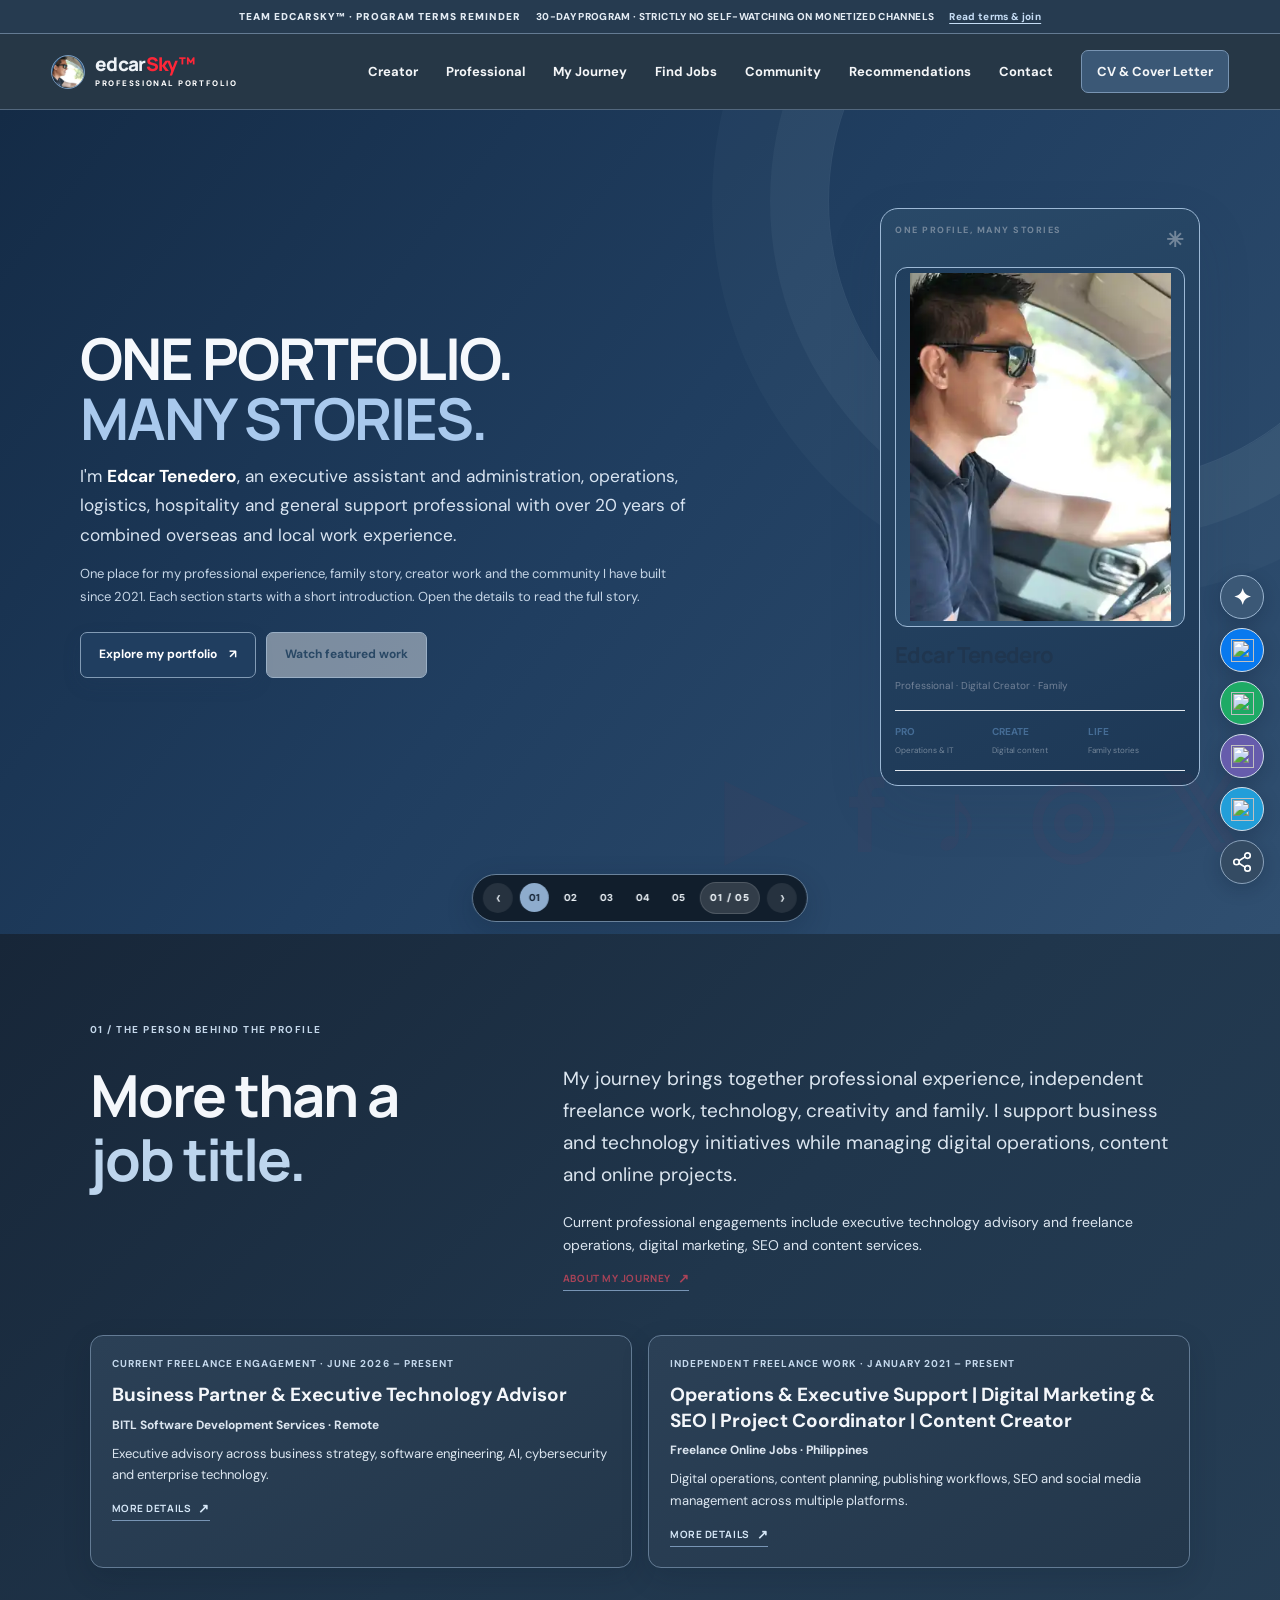
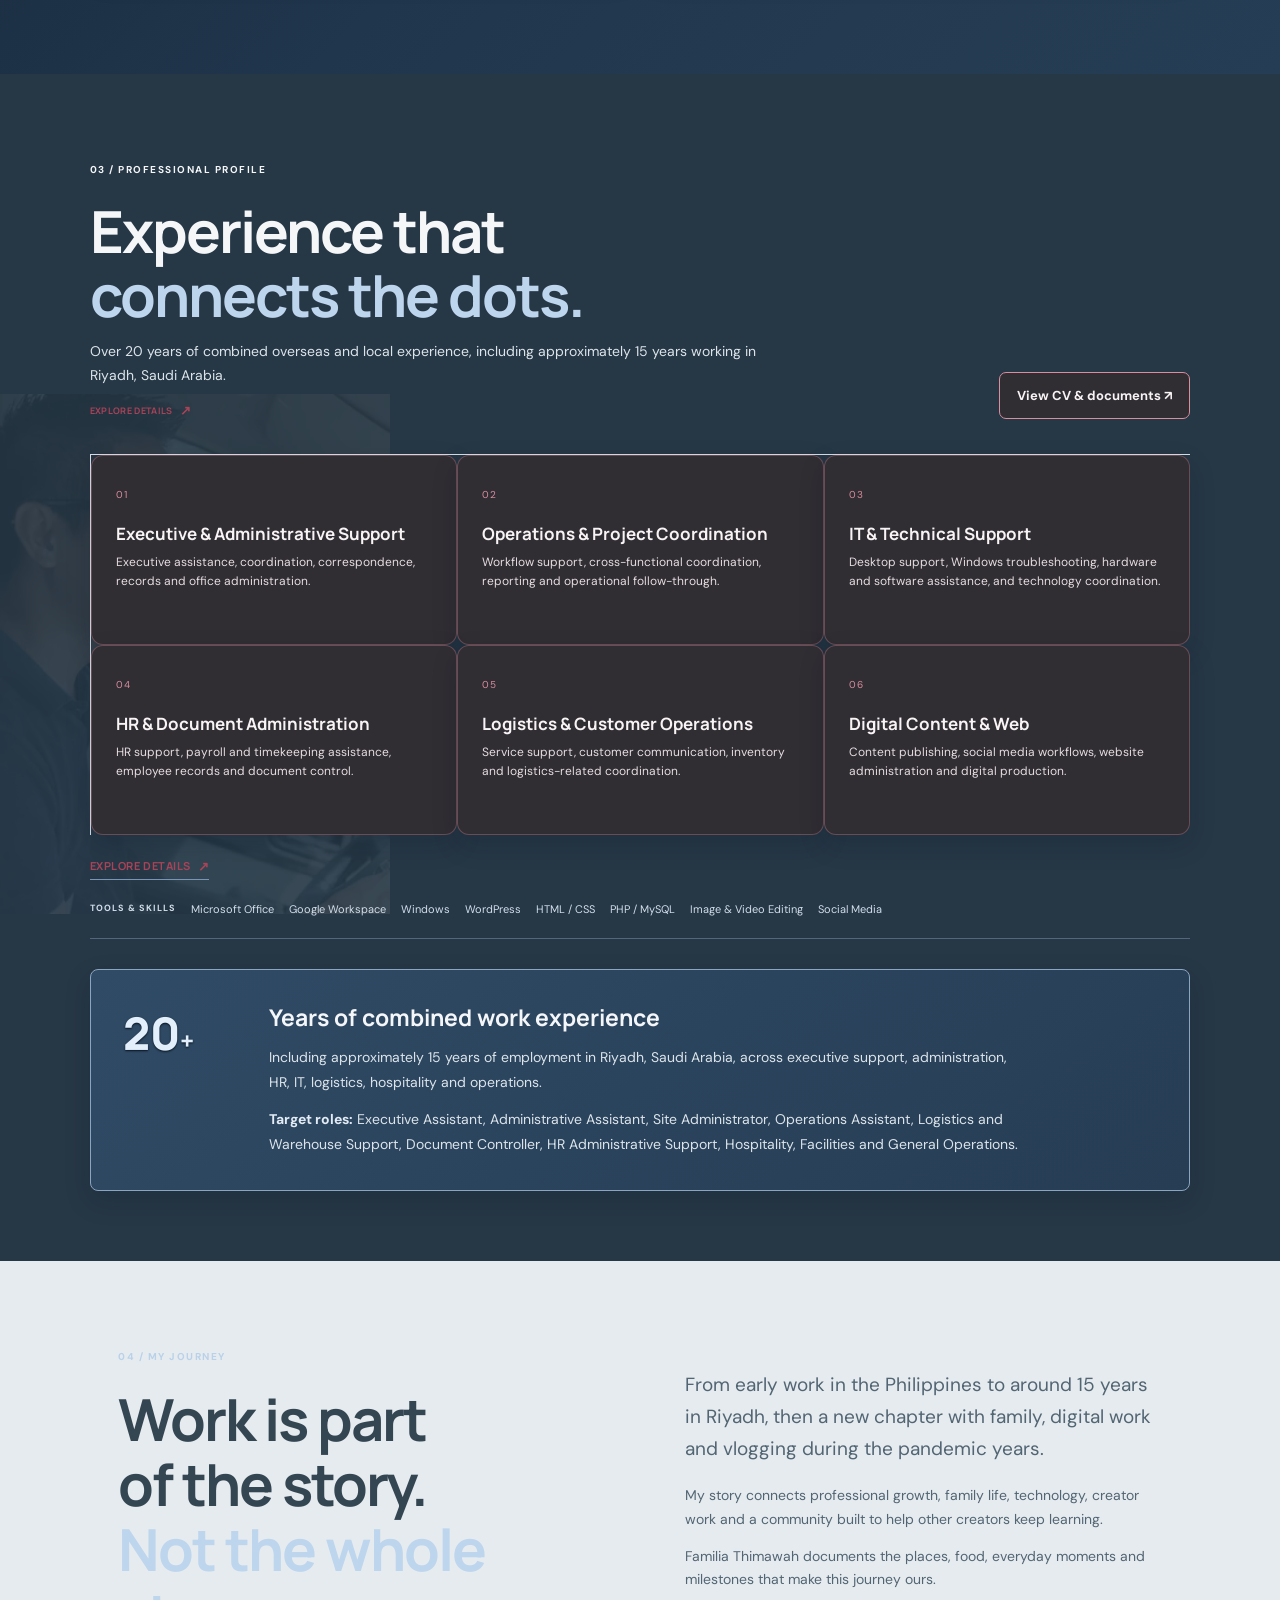
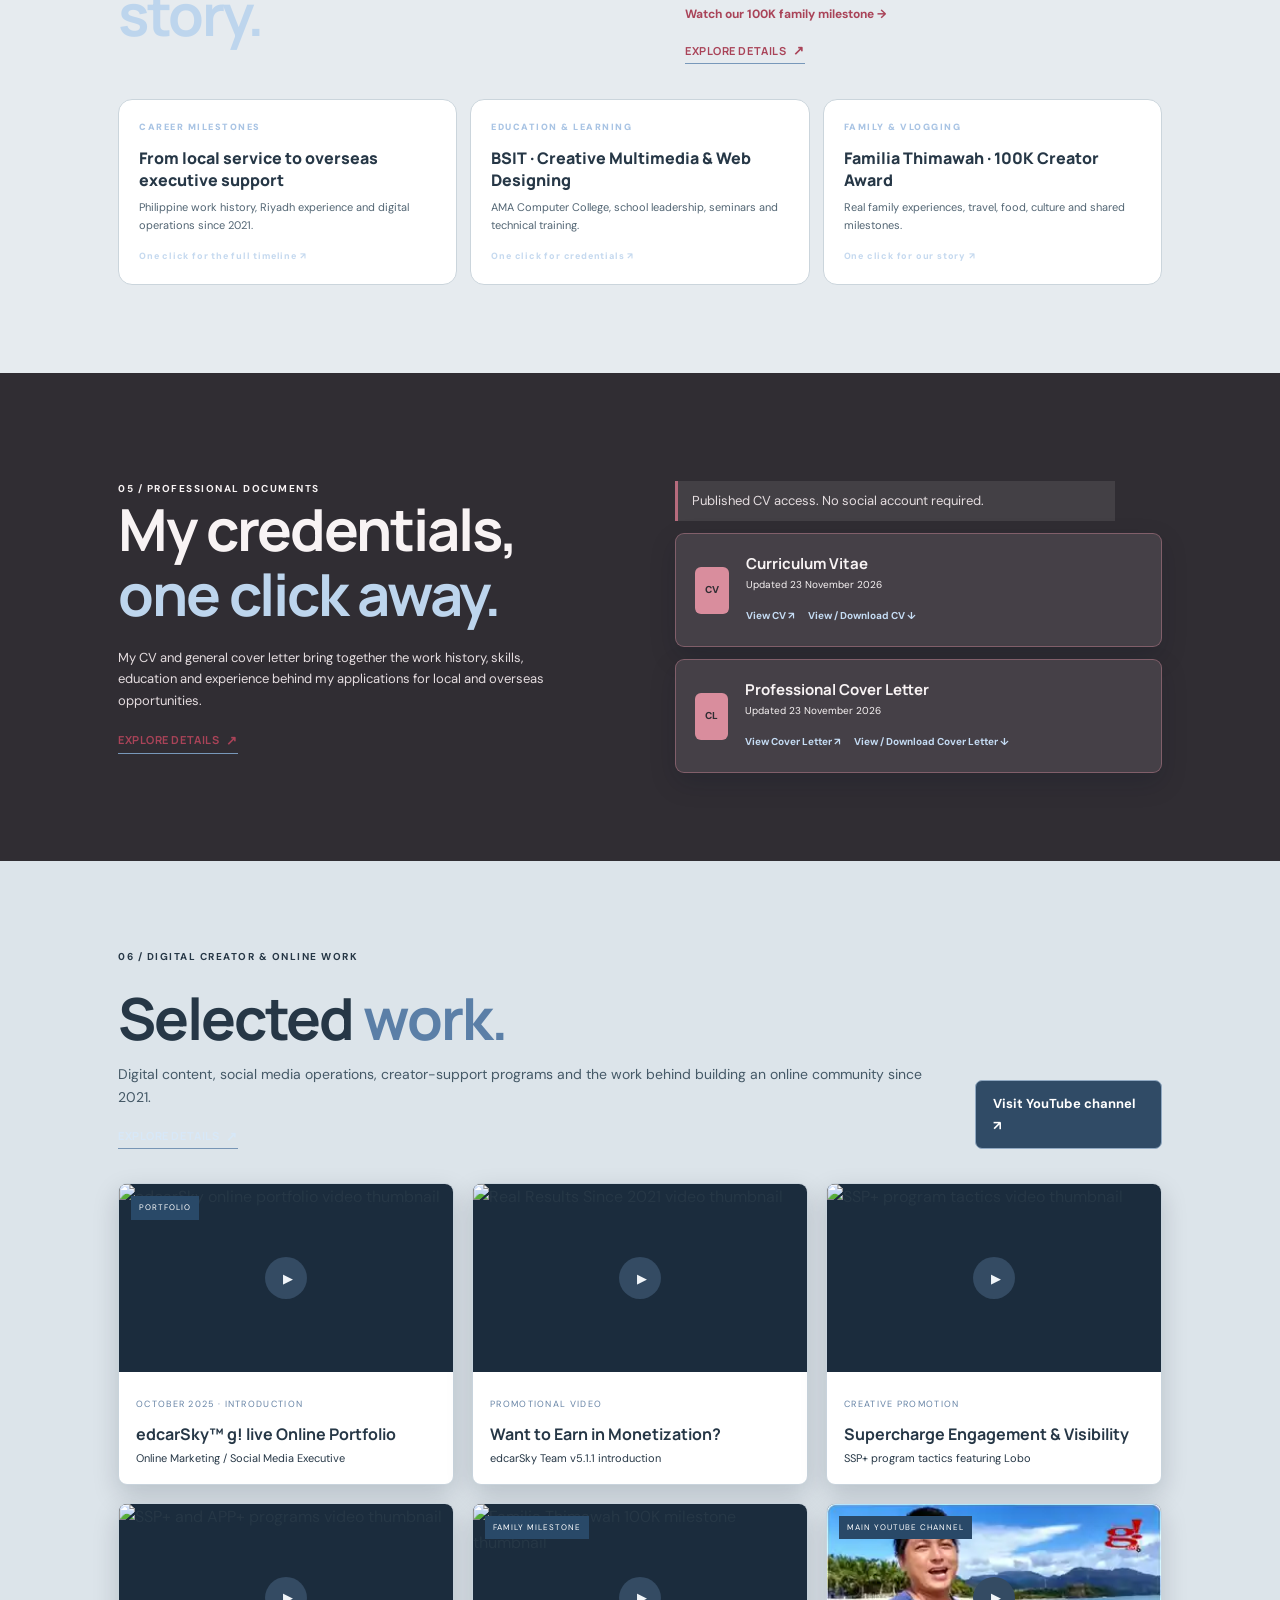
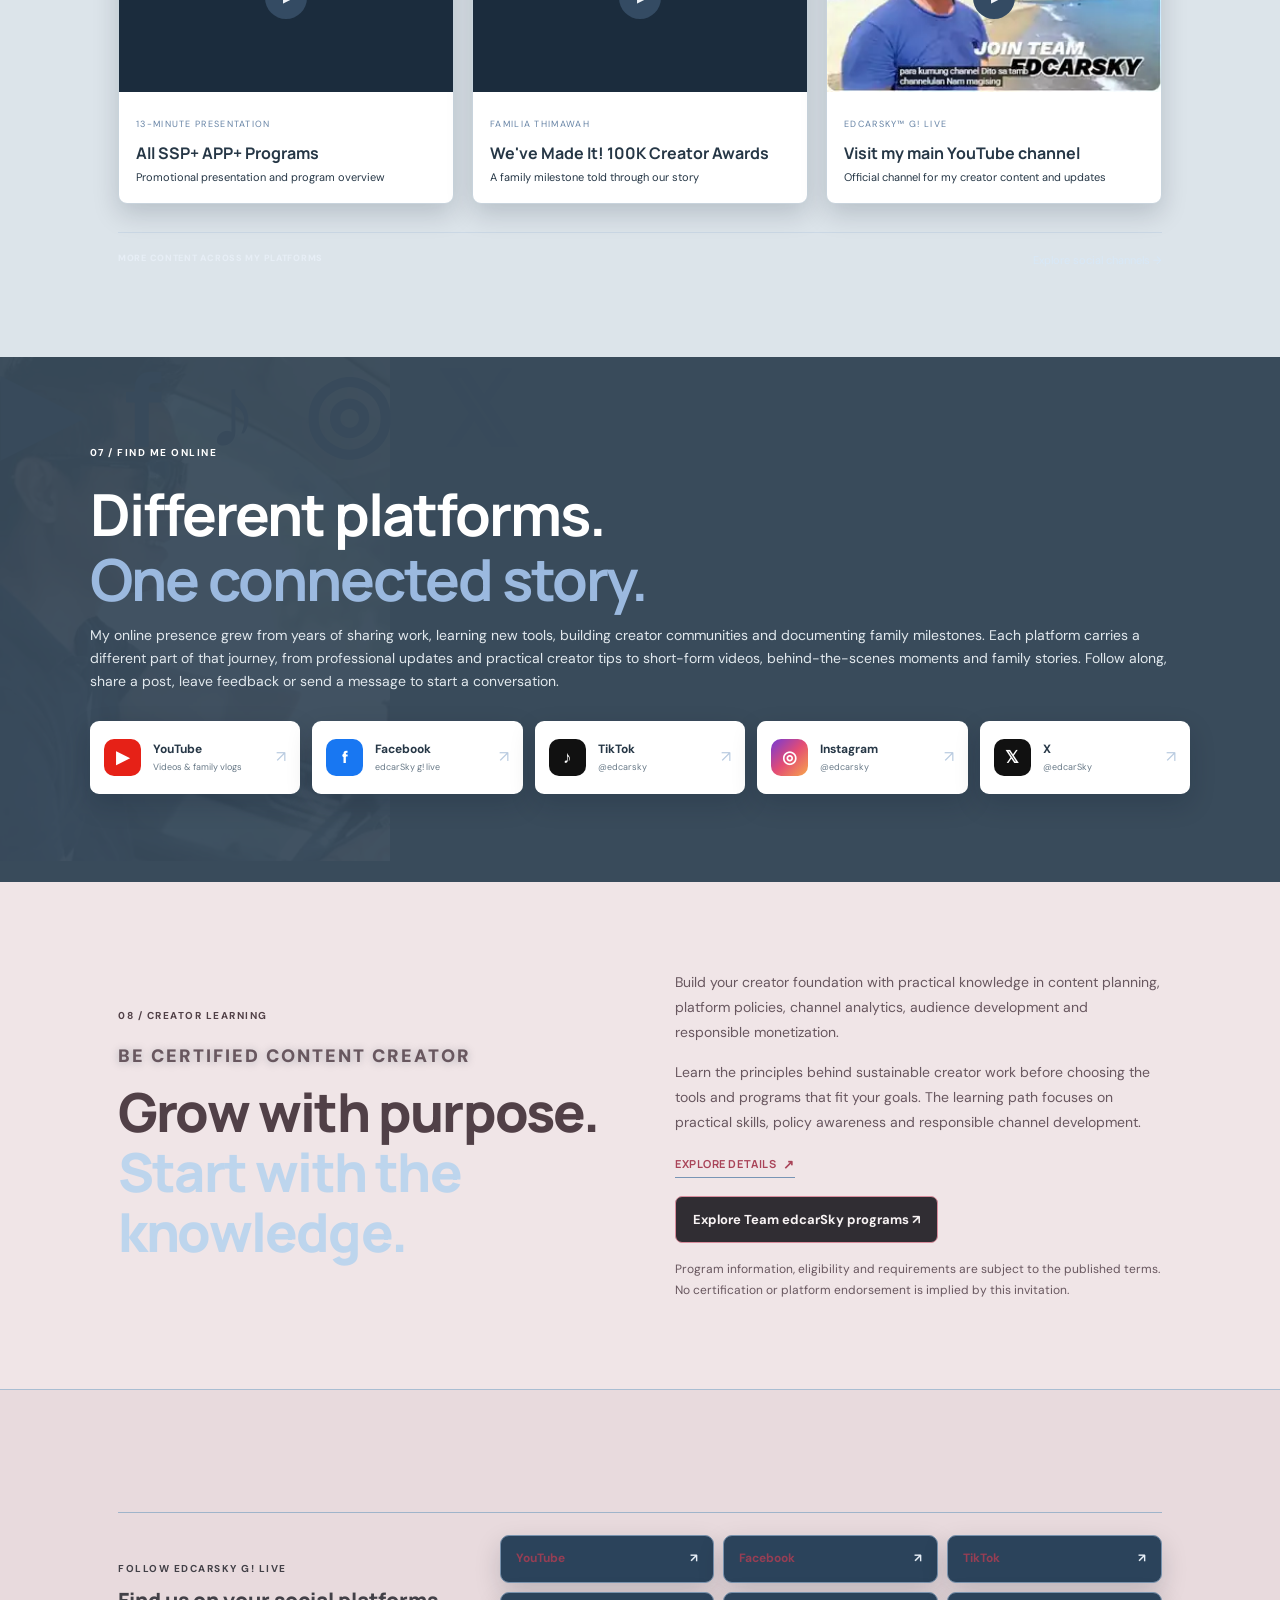
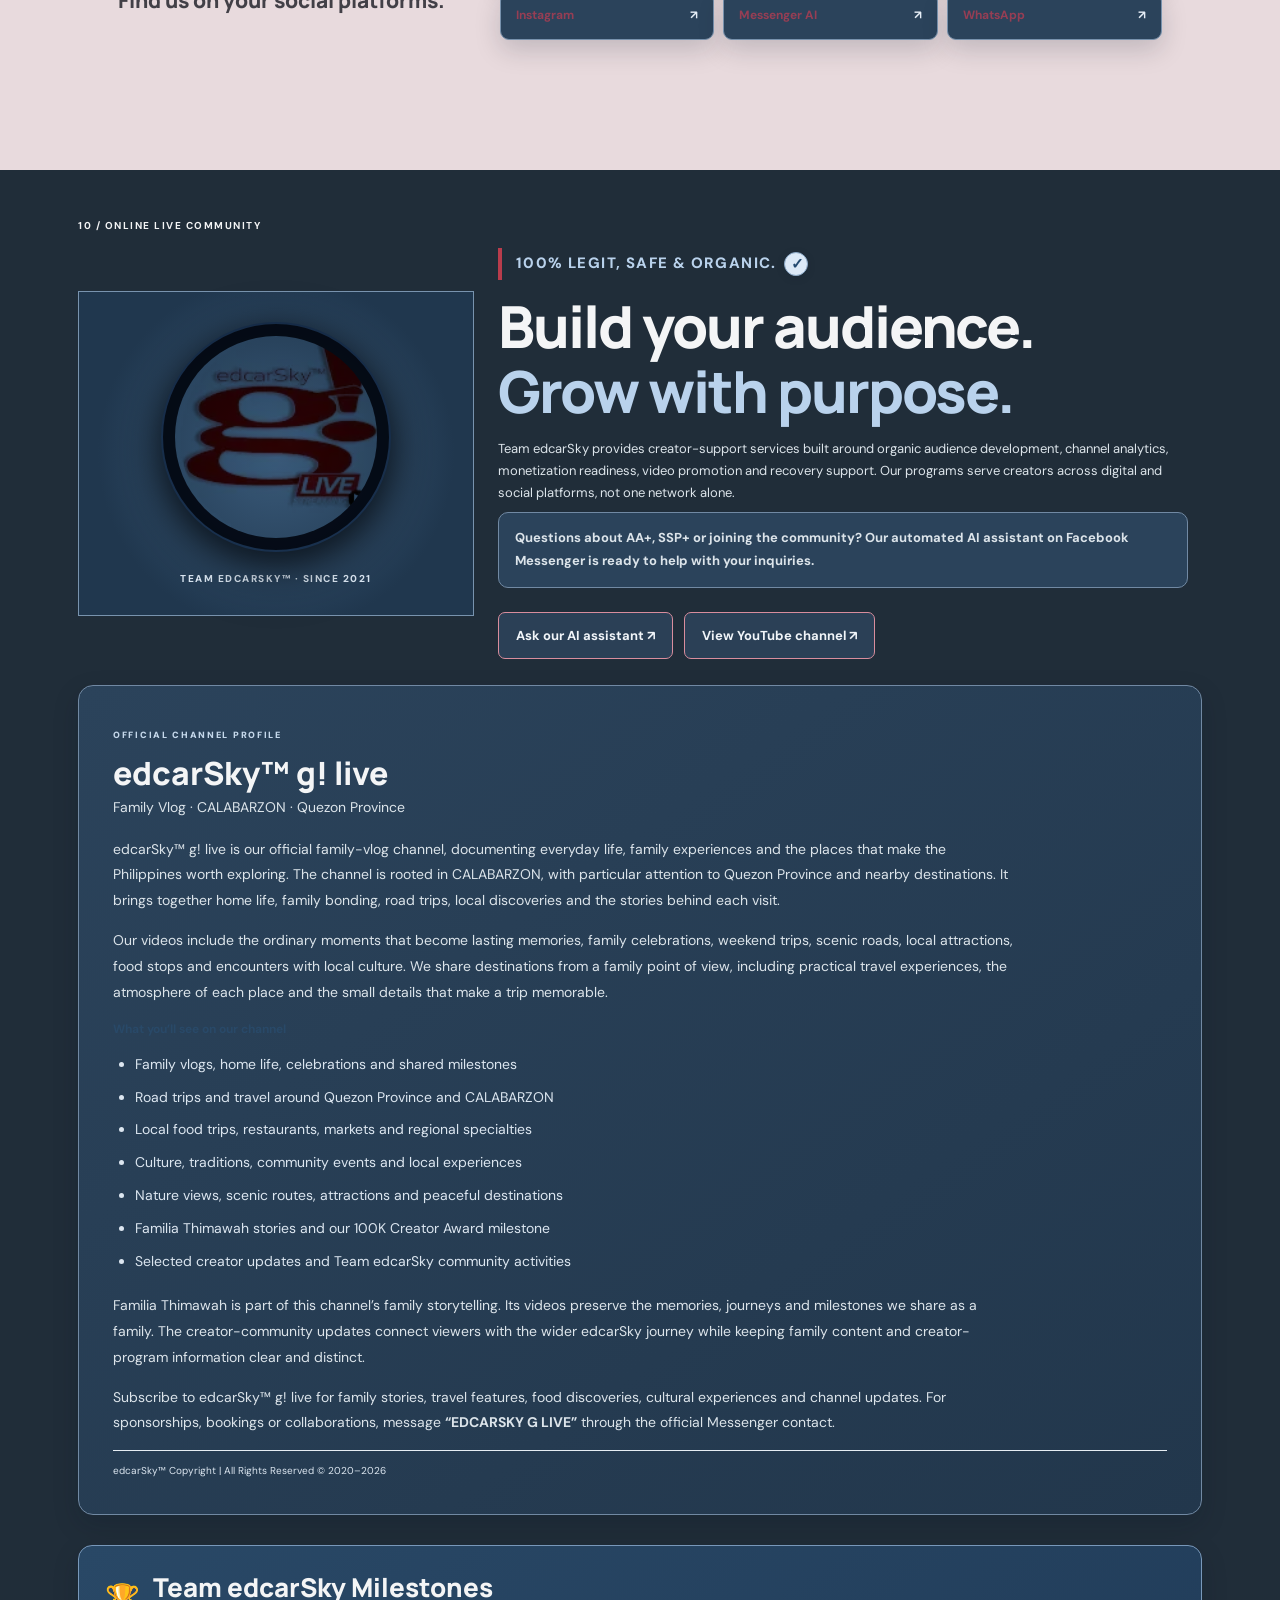
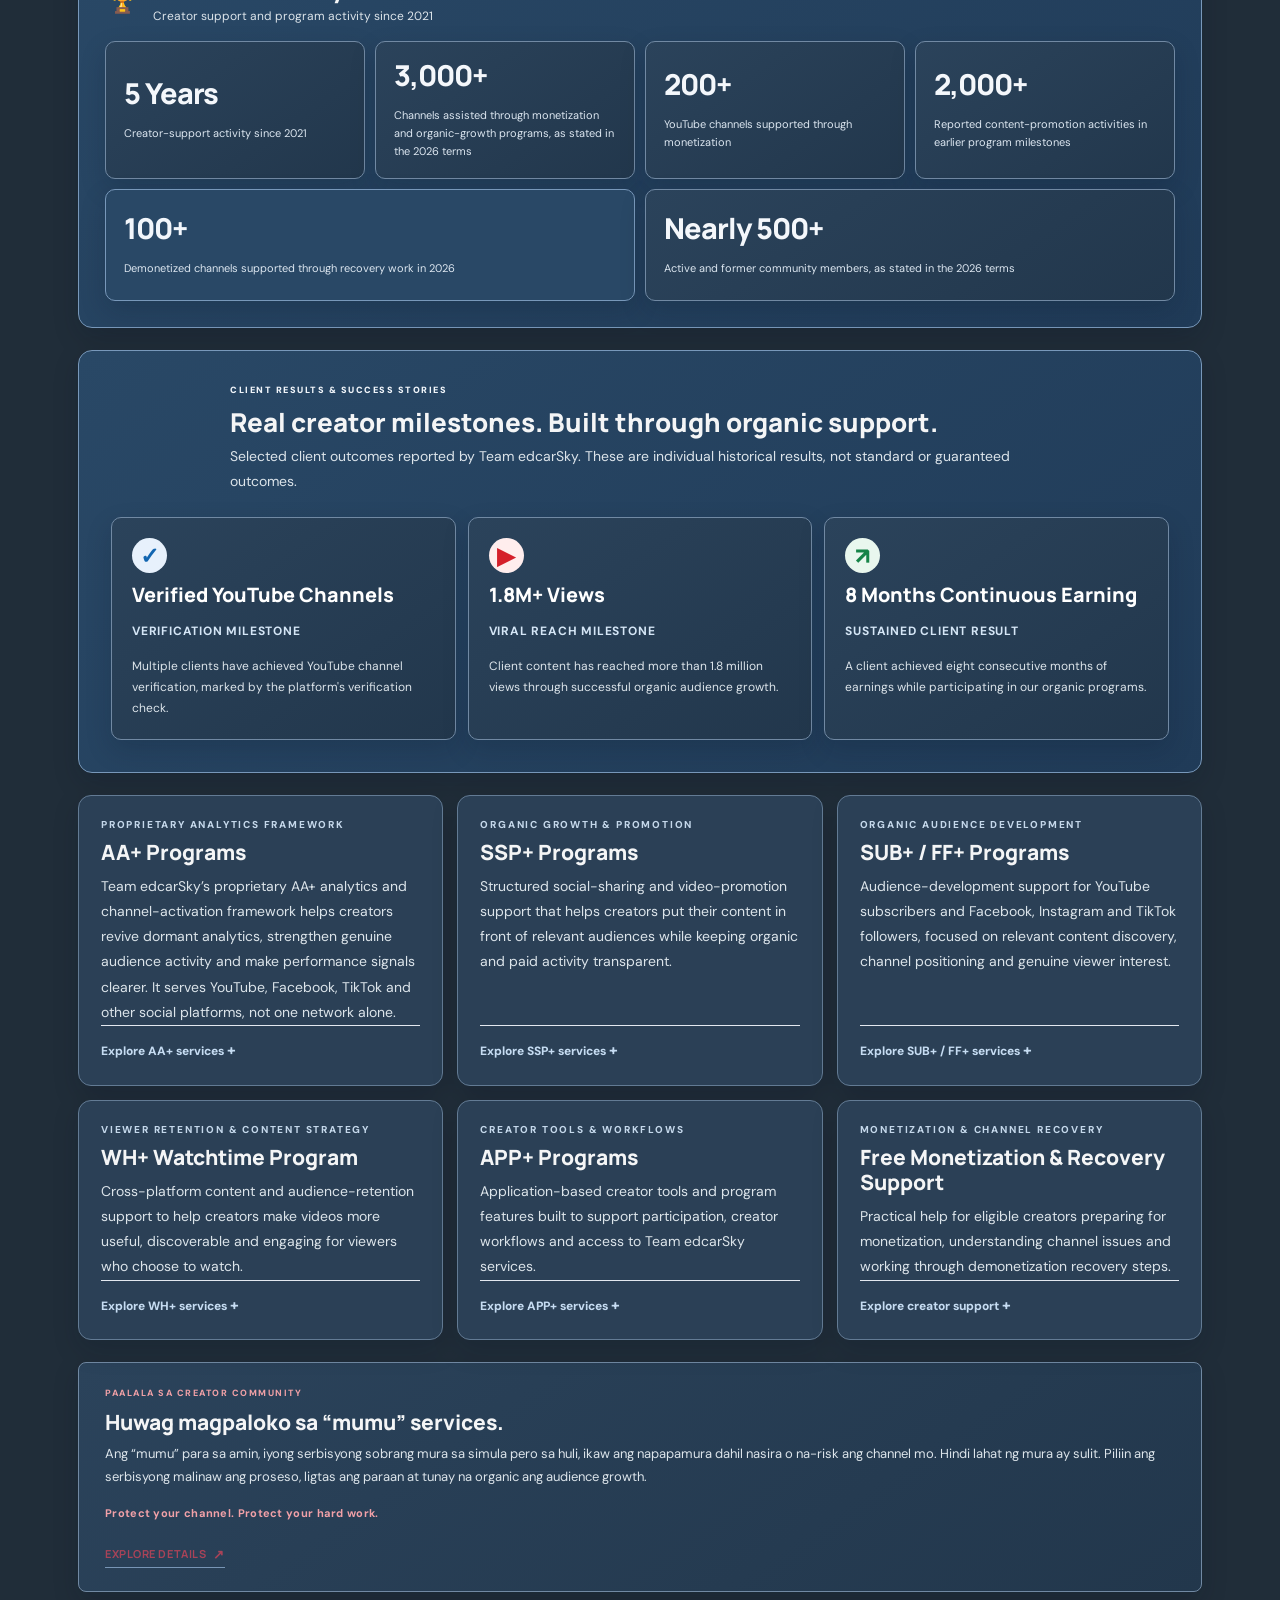
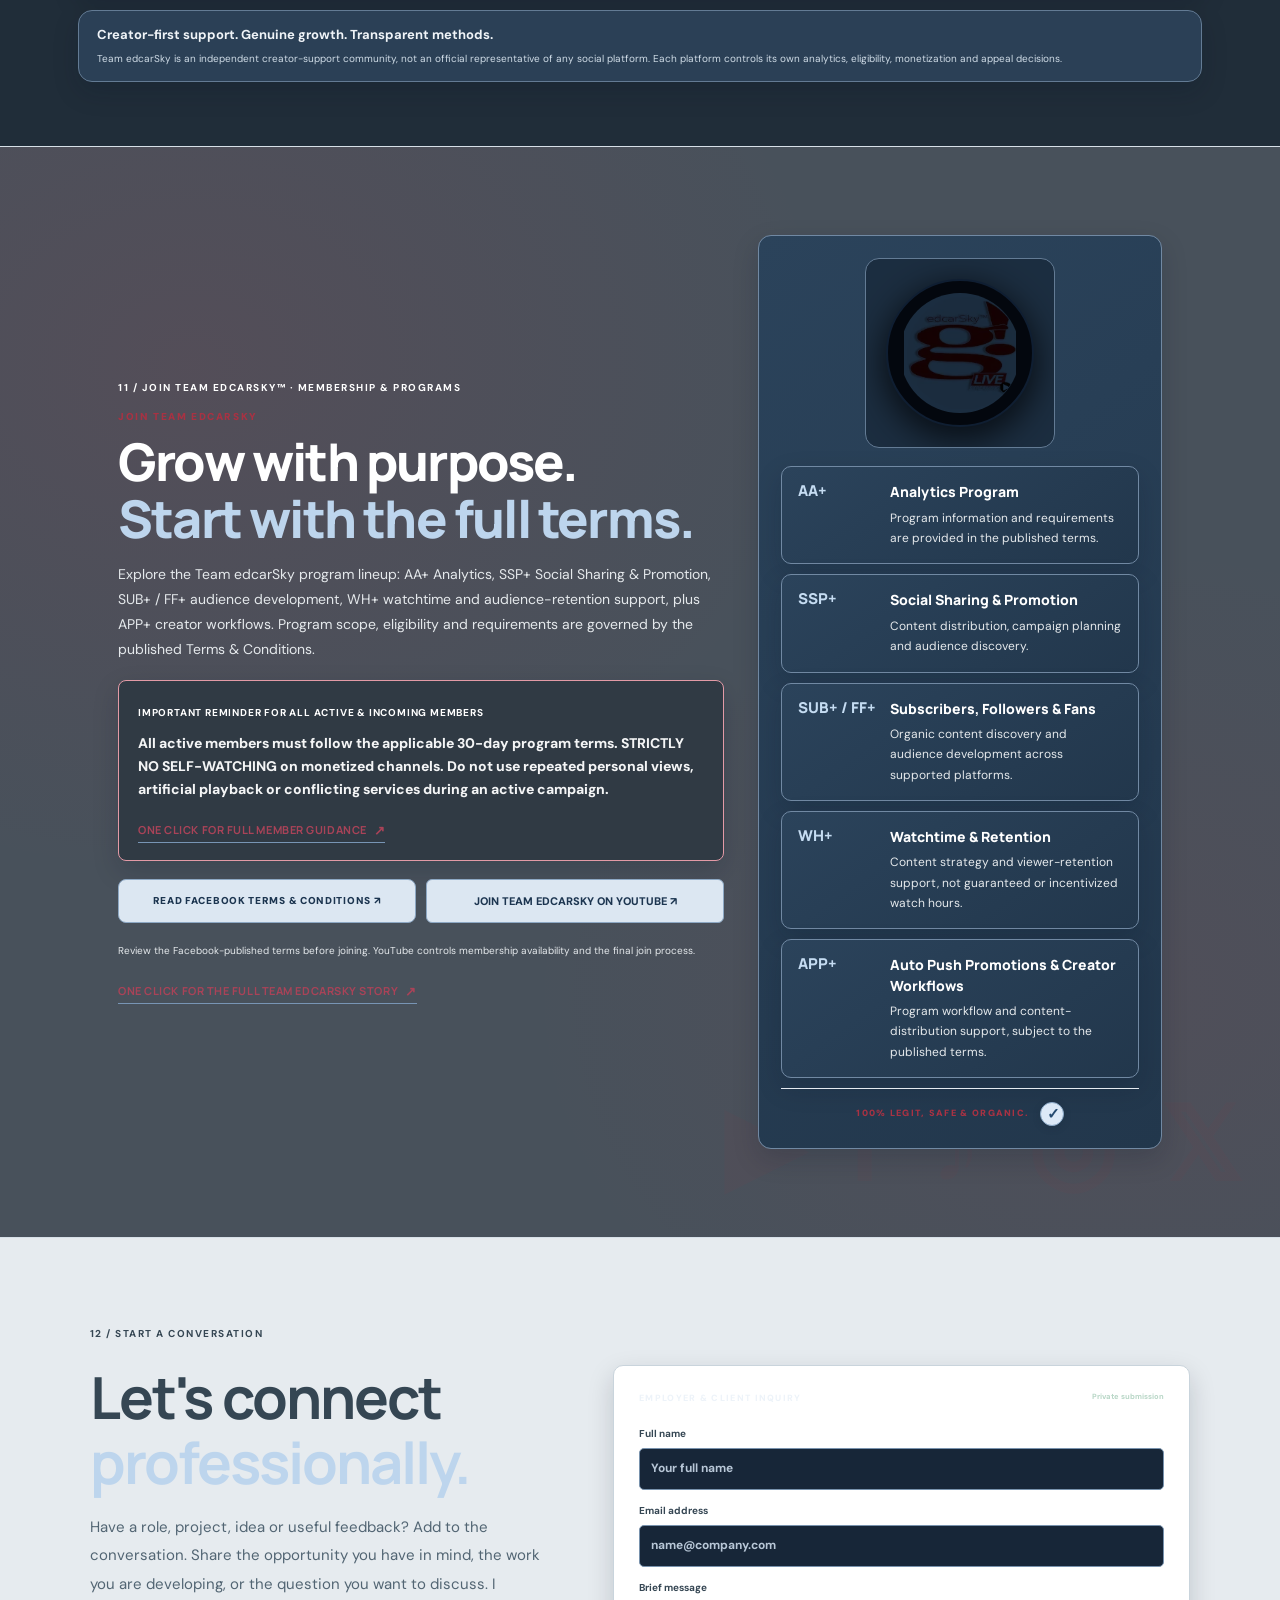
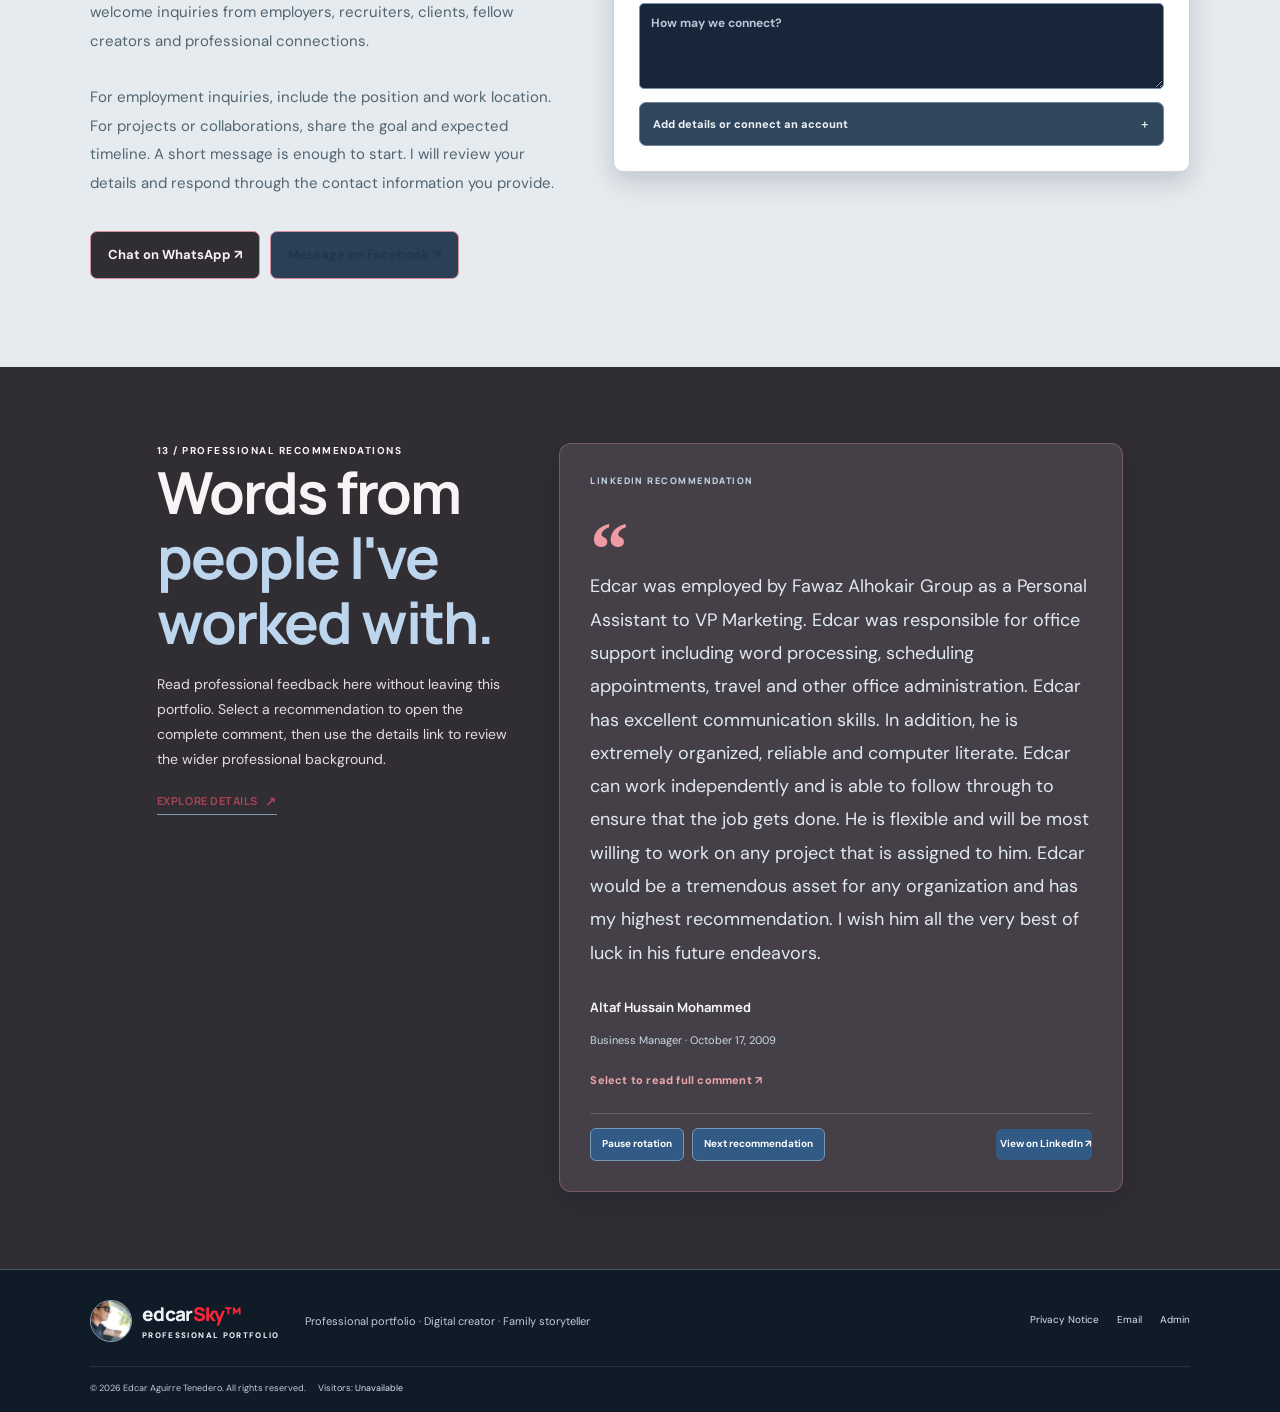
==== commit 9ae47f3b: "Force refresh approved homepage assets and retain production document access" ====
--- a/index.html
+++ b/index.html
@@ -16,11 +16,11 @@
 <link rel="preconnect" href="https://fonts.googleapis.com">
 <link rel="preconnect" href="https://fonts.gstatic.com" crossorigin>
 <link href="https://fonts.googleapis.com/css2?family=DM+Sans:wght@400;500;600;700&family=Manrope:wght@400;500;600;700;800&display=swap" rel="stylesheet">
-<link rel="stylesheet" href="https://edcarsky.github.io/portfolio/styles.css?v=20261128-contrast2">
-<link rel="stylesheet" href="https://edcarsky.github.io/portfolio/slides.css?v=20261128-6">
-<link rel="stylesheet" href="https://edcarsky.github.io/portfolio/details.css?v=20261128-1">
-<link rel="stylesheet" href="https://edcarsky.github.io/portfolio/story-layout.css?v=20261128-5">
-<link rel="stylesheet" href="https://edcarsky.github.io/portfolio/formal-theme.css?v=20261128-5">
+<link rel="stylesheet" href="https://edcarsky.github.io/portfolio/styles.css?v=20261128-final2">
+<link rel="stylesheet" href="https://edcarsky.github.io/portfolio/slides.css?v=20261128-final2">
+<link rel="stylesheet" href="https://edcarsky.github.io/portfolio/details.css?v=20261128-final2">
+<link rel="stylesheet" href="https://edcarsky.github.io/portfolio/story-layout.css?v=20261128-final2">
+<link rel="stylesheet" href="https://edcarsky.github.io/portfolio/formal-theme.css?v=20261128-final2">
 <style id="full-portfolio-color-preview">
 /* FULL PORTFOLIO COLOR MOCKUP ONLY. Original sections, content, links and scripts are retained. */
 :root{--mock-navy:#263746;--mock-ink:#354653;--mock-pale:#E6EBEF;--mock-graphite:#302D33;--mock-rose:#D98D9D;--mock-red:#A94358;--mock-steel:#DCE4EA}
@@ -527,7 +527,7 @@
 <script src="https://cdn.jsdelivr.net/npm/@supabase/supabase-js@2"></script>
 <script src="config.js"></script>
 <script data-goatcounter="https://edcarsky.goatcounter.com/count" async src="//gc.zgo.at/count.js"></script>
-<script src="slides.js?v=20261128-3"></script>
-<script src="app.js?v=20261128-cvfade2"></script>
-<script src="details.js?v=20261128-6" defer></script>
+<script src="slides.js?v=20261128-final2"></script>
+<script src="app.js?v=20261128-cvfade3"></script>
+<script src="details.js?v=20261128-final2" defer></script>
 </body></html>
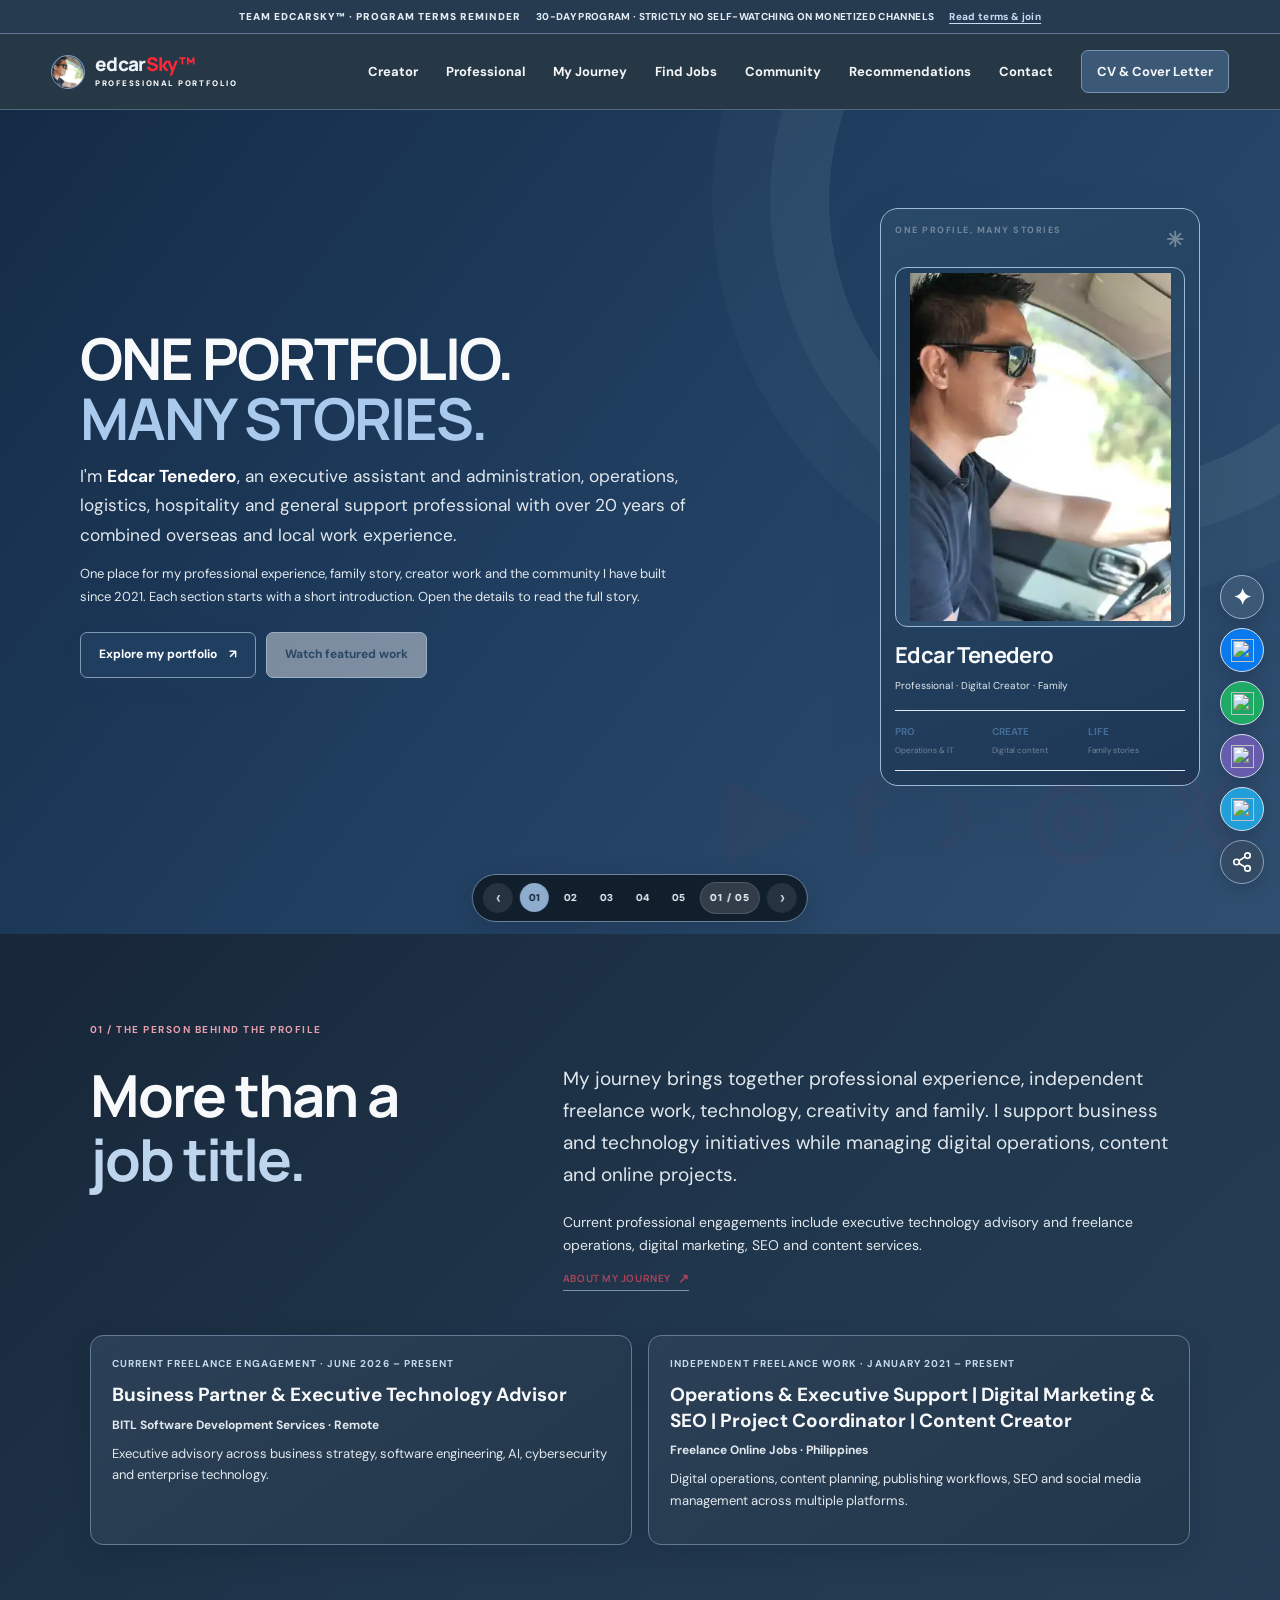
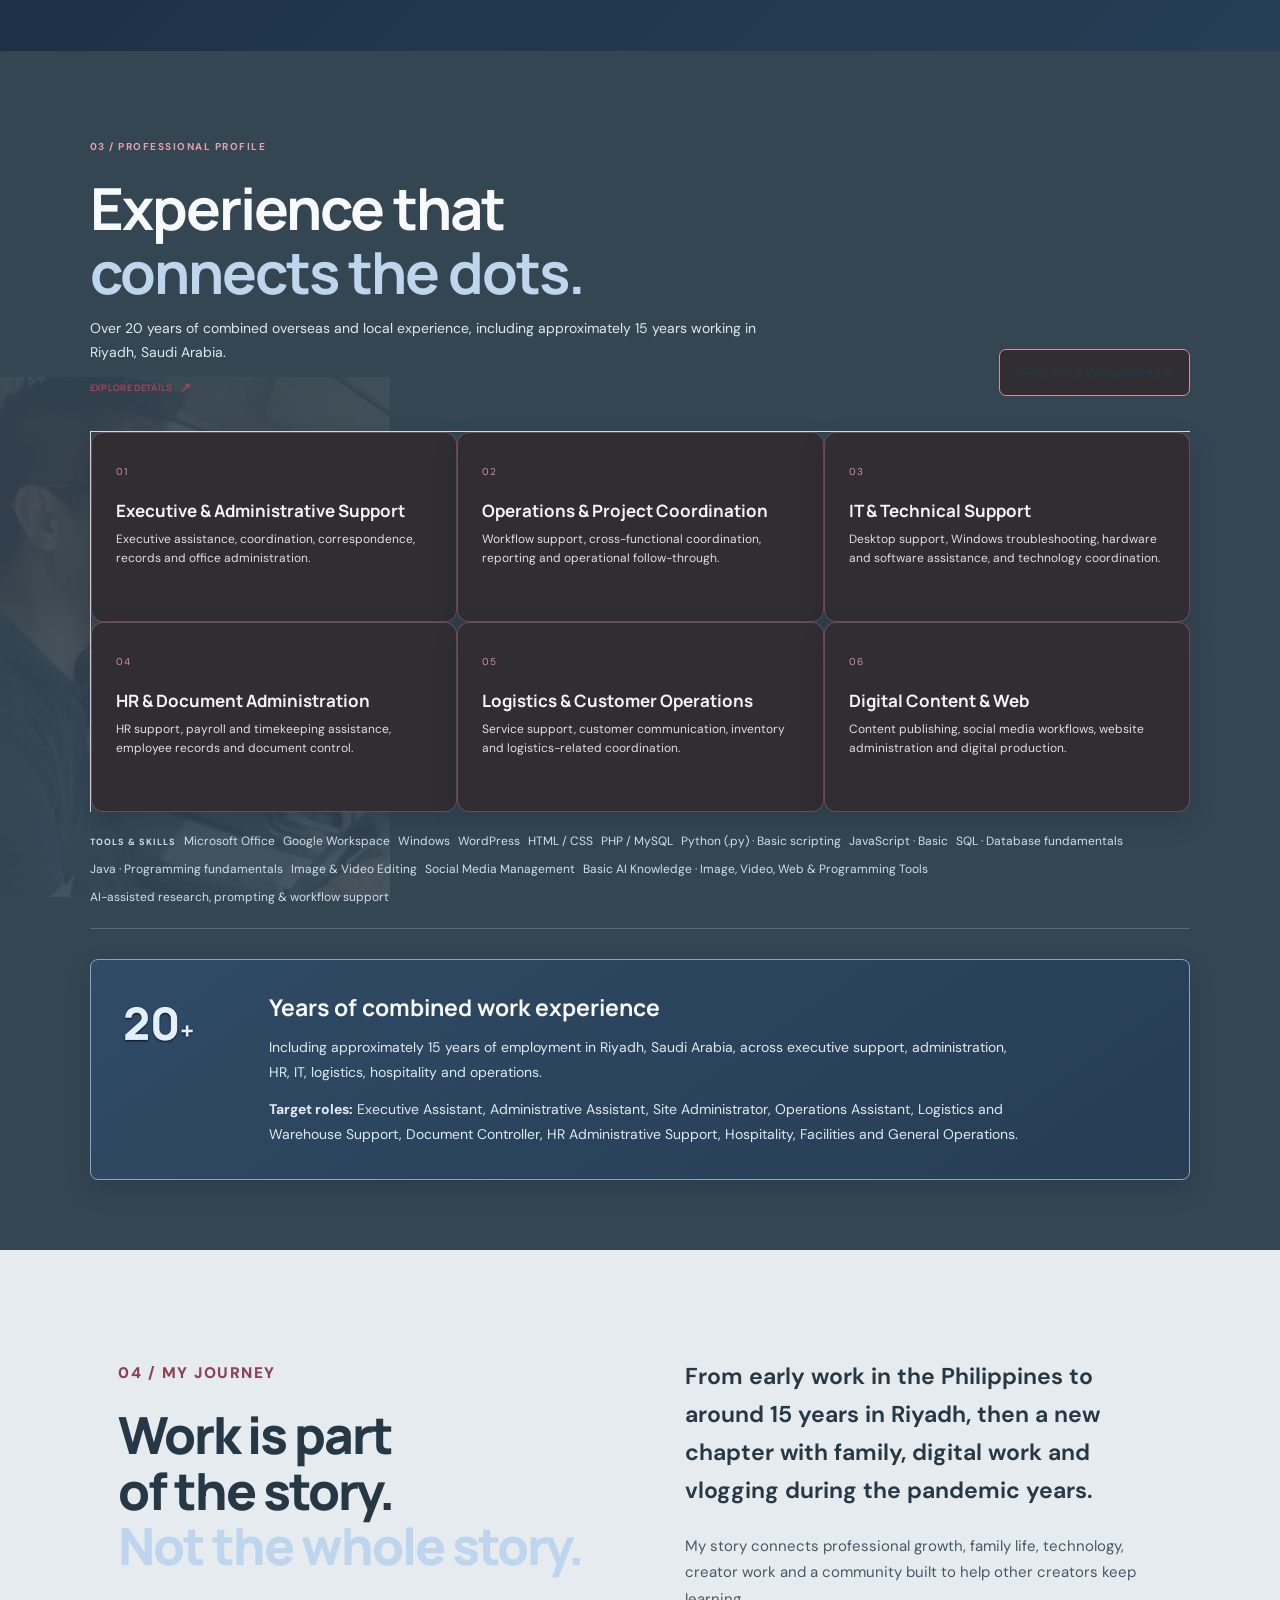
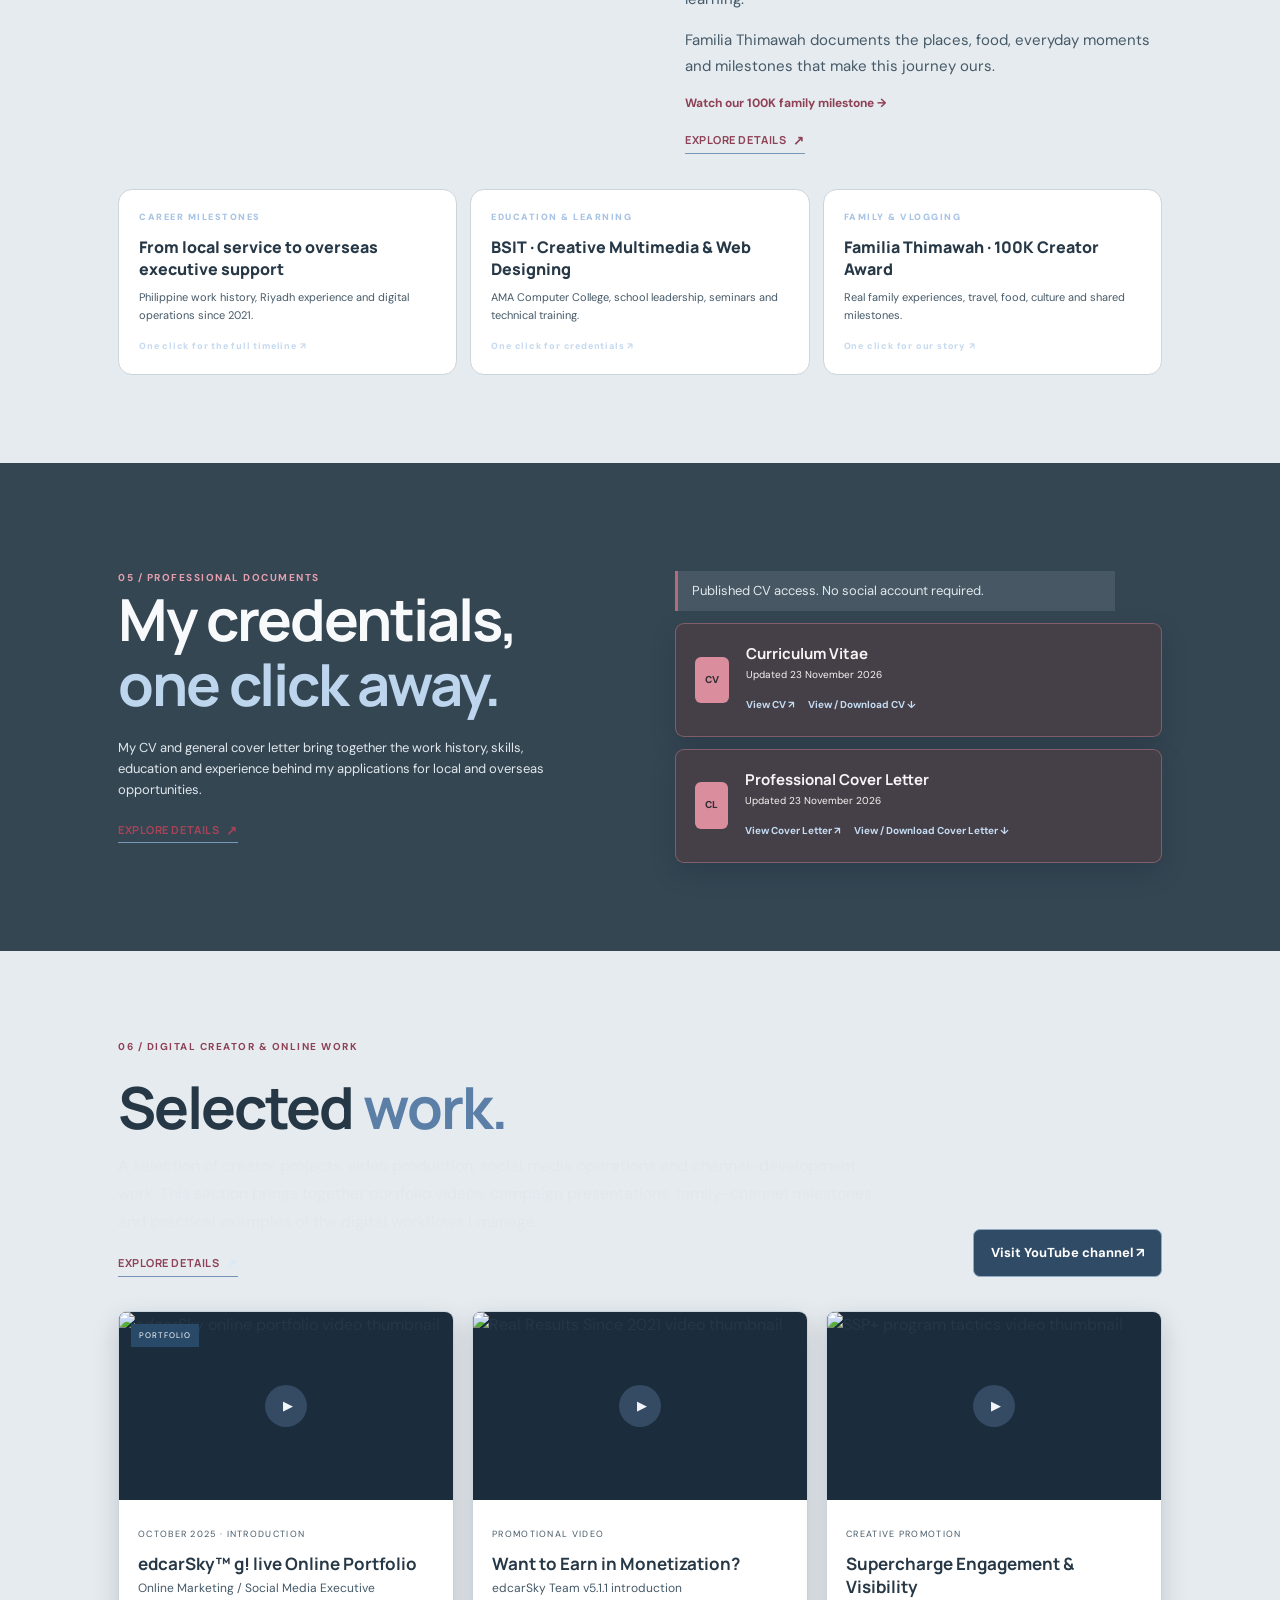
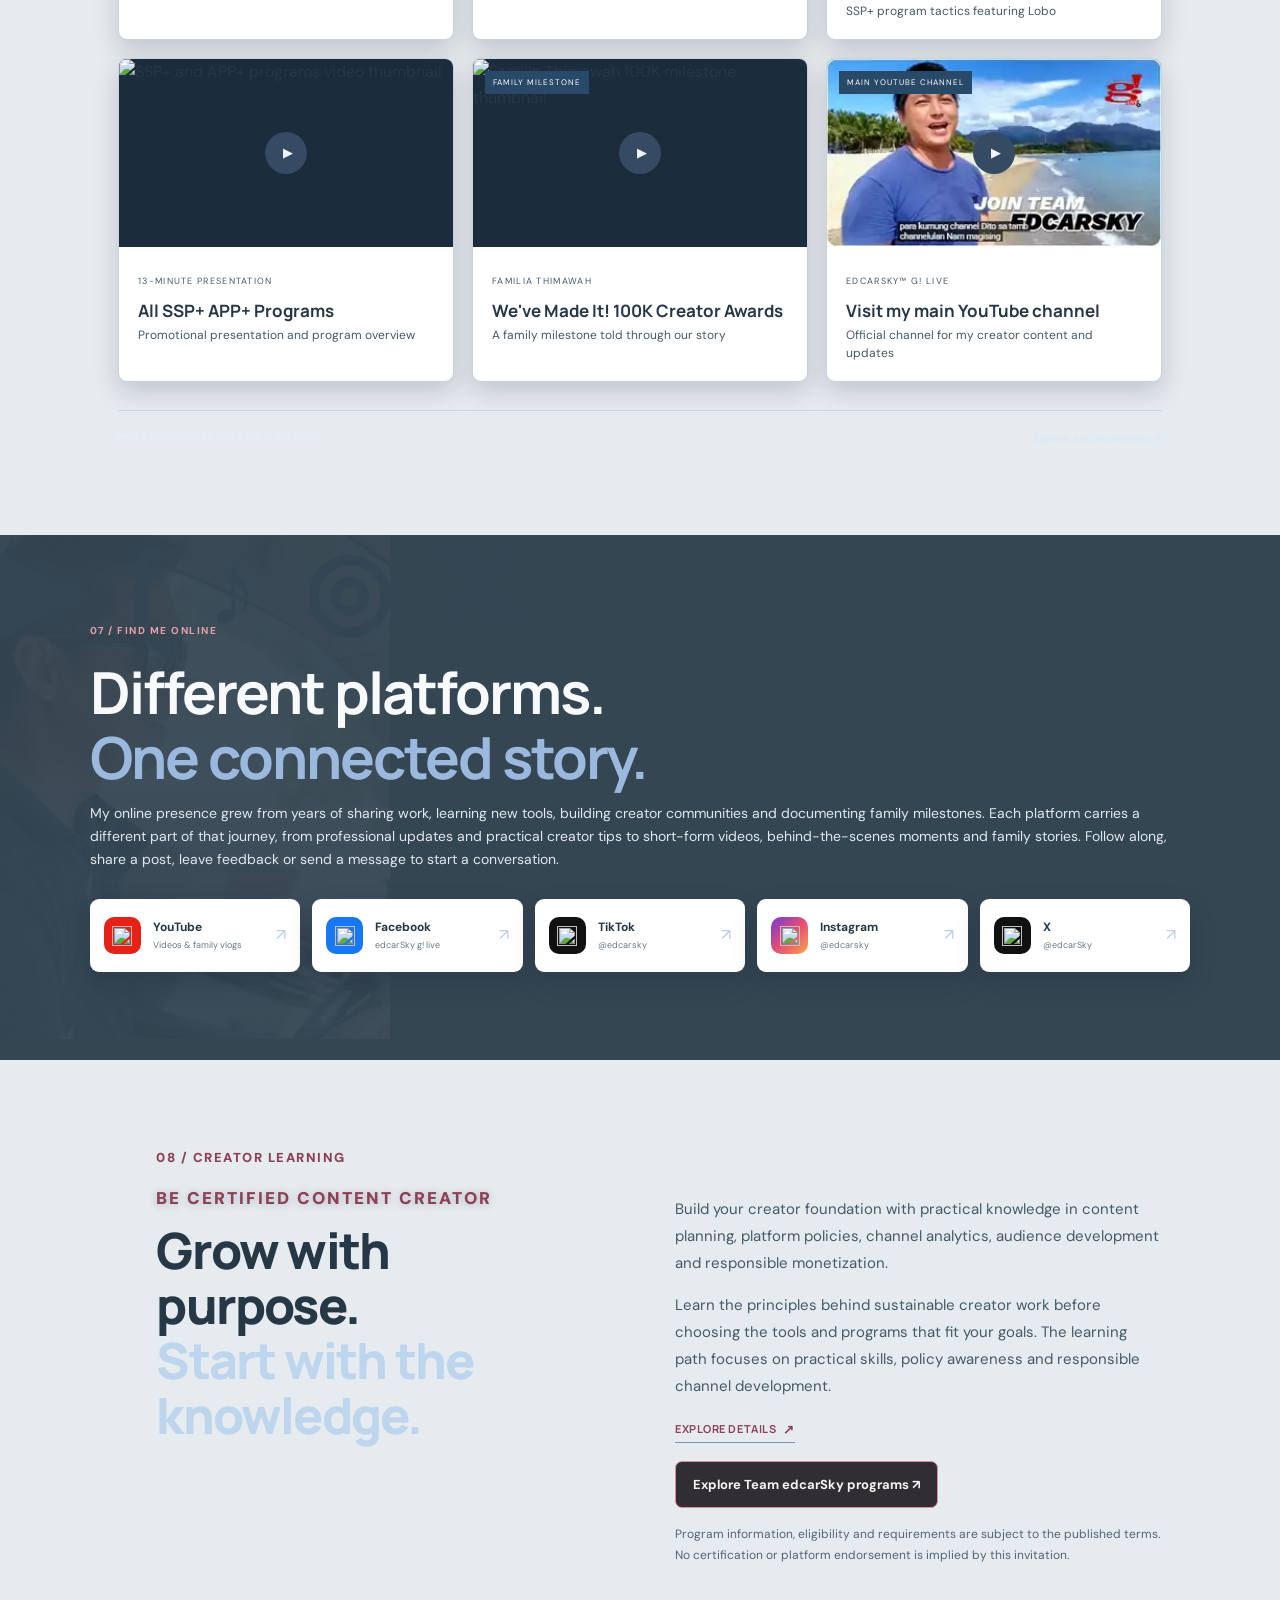
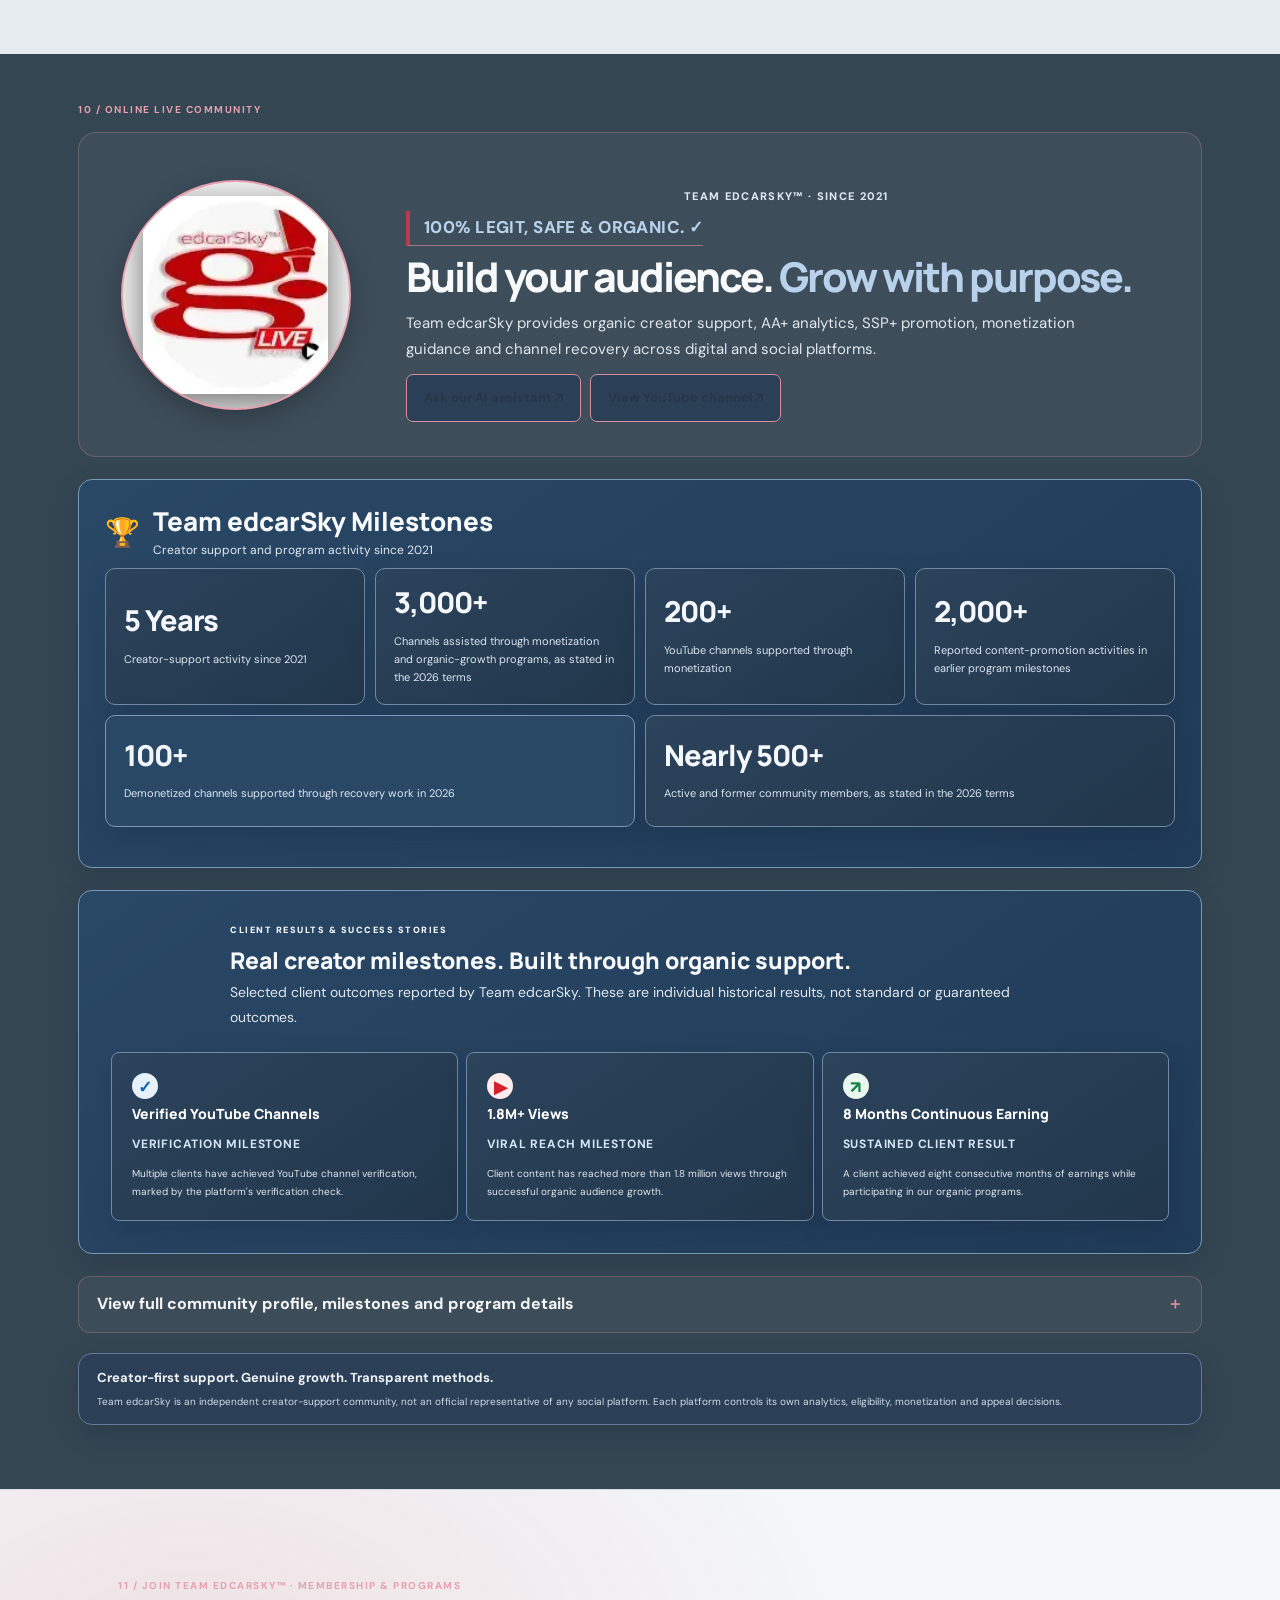
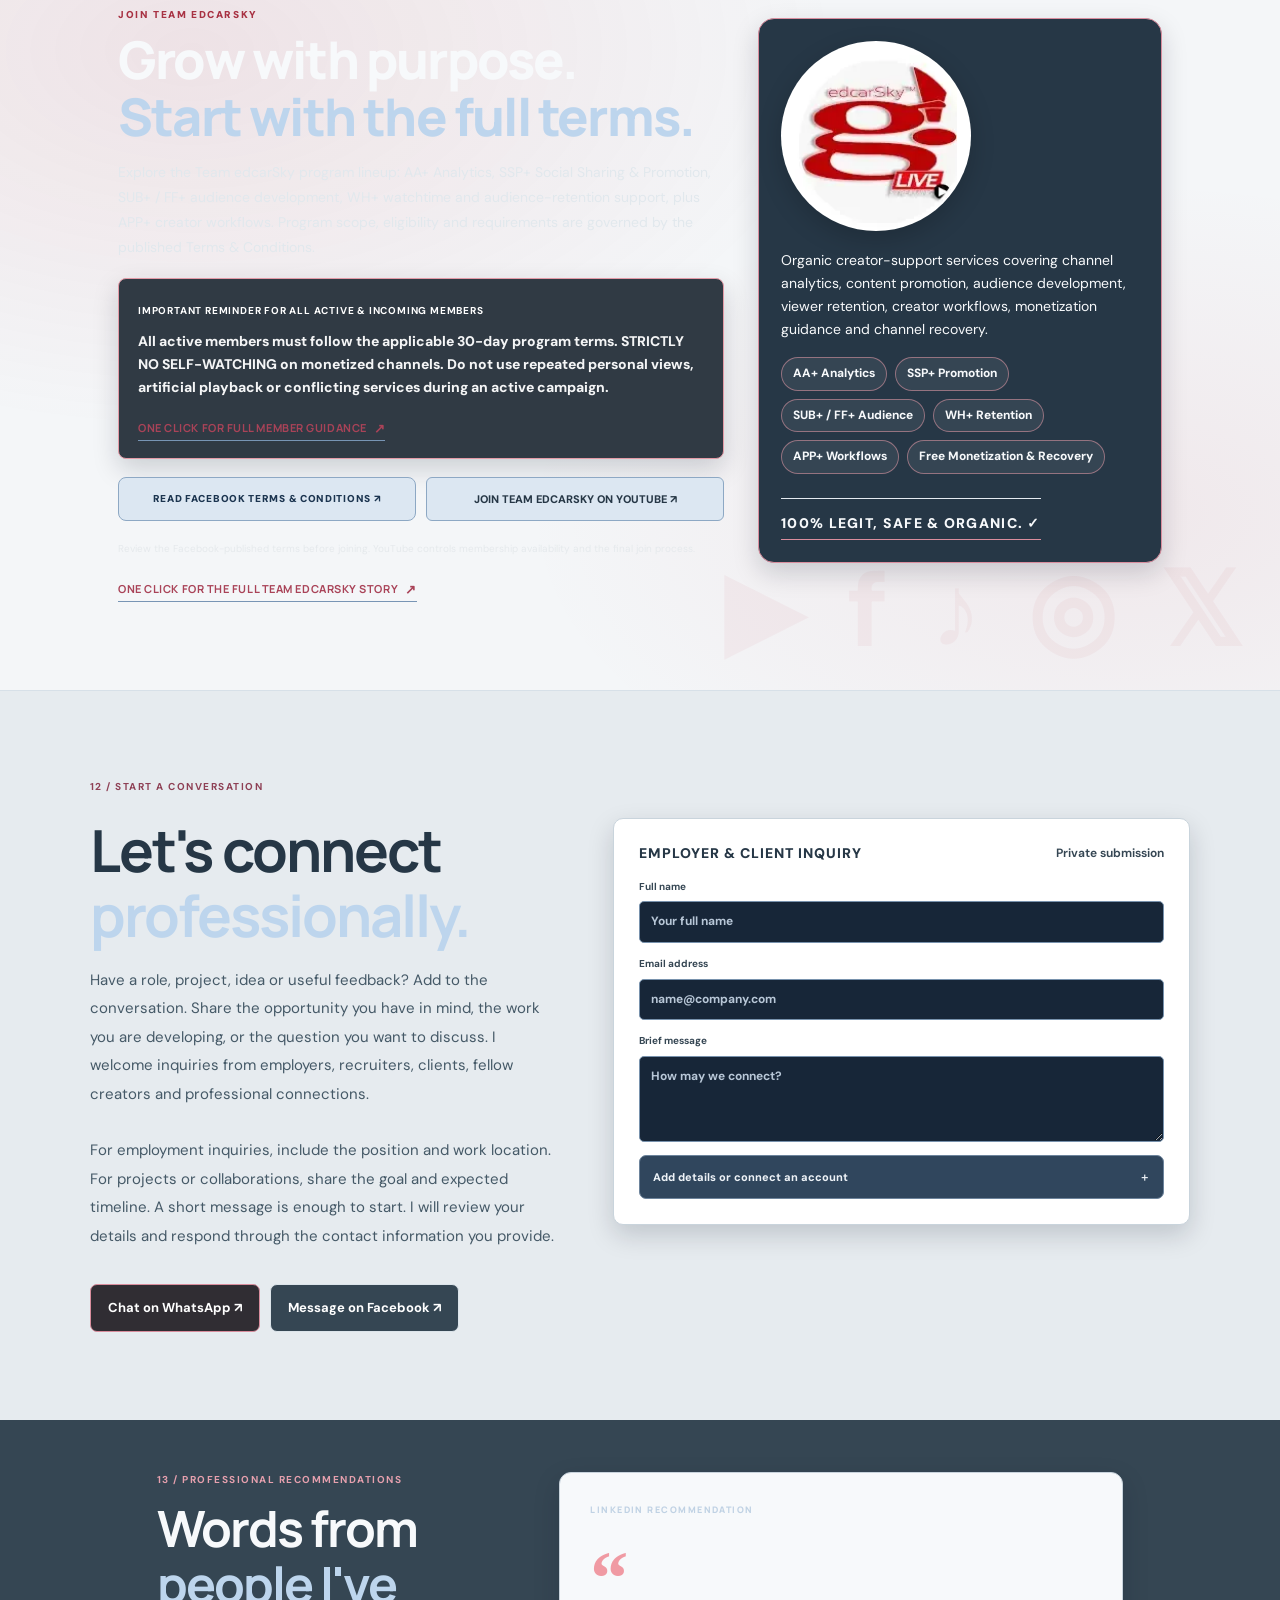
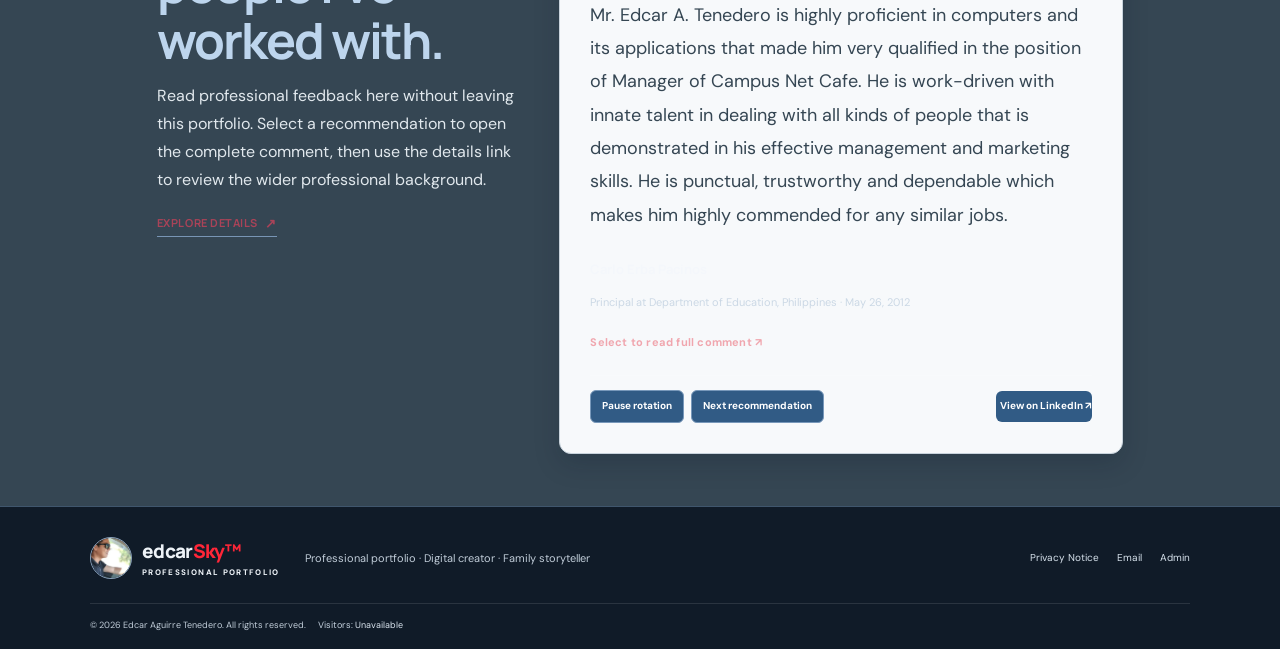
==== commit aa8d7222: "Publish latest main color sample as production homepage" ====
--- a/index.html
+++ b/index.html
@@ -5,22 +5,22 @@
 <meta name="viewport" content="width=device-width,initial-scale=1">
 <meta name="description" content="EdcarSky portfolio and Team edcarSky creator services. Organic social growth, AA+ analytics, SSP+ promotion, free monetization support and channel recovery.">
 <meta name="theme-color" content="#101827">
-<link rel="icon" type="image/webp" href="assets/edcar-profile.webp">
+<link rel="icon" type="image/webp" href="https://edcarsky.github.io/portfolio/assets/edcar-profile.webp">
 <meta property="og:type" content="website">
-<meta property="og:title" content="edcarSky™ | Edcar Aguirre Tenedero">
+<meta property="og:title" content="edcarSky™ | Edcar Aguirre Tenedero | Professional Portfolio">
 <meta property="og:description" content="100% LEGIT, SAFE & ORGANIC. Team edcarSky creator support, AA+ analytics, SSP+ promotion, free monetization guidance and demonetized channel recovery.">
 <meta property="og:url" content="https://edcarsky.github.io/portfolio/">
 
-<link rel="apple-touch-icon" href="assets/edcar-profile.webp">
+<link rel="apple-touch-icon" href="https://edcarsky.github.io/portfolio/assets/edcar-profile.webp">
 <title>edcarSky™ | Edcar Aguirre Tenedero | Professional Portfolio</title>
 <link rel="preconnect" href="https://fonts.googleapis.com">
 <link rel="preconnect" href="https://fonts.gstatic.com" crossorigin>
 <link href="https://fonts.googleapis.com/css2?family=DM+Sans:wght@400;500;600;700&family=Manrope:wght@400;500;600;700;800&display=swap" rel="stylesheet">
-<link rel="stylesheet" href="https://edcarsky.github.io/portfolio/styles.css?v=20261128-final2">
-<link rel="stylesheet" href="https://edcarsky.github.io/portfolio/slides.css?v=20261128-final2">
-<link rel="stylesheet" href="https://edcarsky.github.io/portfolio/details.css?v=20261128-final2">
-<link rel="stylesheet" href="https://edcarsky.github.io/portfolio/story-layout.css?v=20261128-final2">
-<link rel="stylesheet" href="https://edcarsky.github.io/portfolio/formal-theme.css?v=20261128-final2">
+<link rel="stylesheet" href="https://edcarsky.github.io/portfolio/styles.css?v=20261128-final3">
+<link rel="stylesheet" href="https://edcarsky.github.io/portfolio/slides.css?v=20261128-final3">
+<link rel="stylesheet" href="https://edcarsky.github.io/portfolio/details.css?v=20261128-final3">
+<link rel="stylesheet" href="https://edcarsky.github.io/portfolio/story-layout.css?v=20261128-final3">
+<link rel="stylesheet" href="https://edcarsky.github.io/portfolio/formal-theme.css?v=20261128-final3">
 <style id="full-portfolio-color-preview">
 /* FULL PORTFOLIO COLOR MOCKUP ONLY. Original sections, content, links and scripts are retained. */
 :root{--mock-navy:#263746;--mock-ink:#354653;--mock-pale:#E6EBEF;--mock-graphite:#302D33;--mock-rose:#D98D9D;--mock-red:#A94358;--mock-steel:#DCE4EA}
@@ -88,6 +88,220 @@
 .button-outline,.button-outline-dark{border-color:#D98D9D!important}
 ::selection{background:#D98D9D;color:#202D39}
 @media(max-width:700px){#professional .expertise-grid article{padding:18px!important}#documents .document-card{padding:17px!important}}
+
+/* Compact Team edcarSky preview layout, isolated to color.html */
+#community .community-hero-refined{display:grid;grid-template-columns:minmax(150px,220px) minmax(0,1fr);align-items:center;gap:clamp(20px,4vw,48px);padding:clamp(20px,3vw,34px);border:1px solid rgba(217,141,157,.28);border-radius:18px;background:rgba(255,255,255,.045)}
+#community .community-logo-inline{display:block;width:100%;max-width:210px;height:auto;max-height:190px;object-fit:contain;border:0!important;border-radius:0!important;background:transparent!important;box-shadow:none!important;padding:0!important;margin:auto}
+#community .community-brand-caption{font-size:11px;letter-spacing:.12em;font-weight:800;color:#D98D9D;margin-bottom:8px}
+#community .community-promise{font-size:clamp(13px,1.4vw,17px);font-weight:800;letter-spacing:.025em;color:#F4F5F6;margin-bottom:8px}
+#community .community-intro h2{font-size:clamp(25px,3vw,38px);line-height:1.08;margin:0 0 10px}
+#community .community-intro>p{max-width:720px;margin:0 0 12px;line-height:1.55}
+#community .community-ai-invite{display:none}
+#community .community-actions{display:flex;flex-wrap:wrap;gap:9px;margin-top:12px}
+.community-full-details{margin:16px 0 20px;border:1px solid rgba(217,141,157,.3);border-radius:12px;background:rgba(255,255,255,.035);overflow:hidden}
+.community-full-details>summary{cursor:pointer;list-style:none;padding:14px 18px;font-weight:750;color:#F4F5F6}
+.community-full-details>summary::-webkit-details-marker{display:none}
+.community-full-details>summary:after{content:"＋";float:right;color:#D98D9D}
+.community-full-details[open]>summary:after{content:"−"}
+.community-full-details-body{padding:0 16px 16px}
+.community-full-details .community-channel-description{margin-top:4px}
+.community-full-details .community-milestone-panel,.community-full-details .client-success-panel,.community-full-details .community-program-grid,.community-full-details .community-mumu-note{margin-top:16px}
+#join-team .join-team-side-compact{display:flex;flex-direction:column;align-items:flex-start;justify-content:center;gap:16px;padding:22px;border:1px solid rgba(227,154,166,.35);border-radius:16px;background:rgba(32,45,57,.55)}
+#join-team .join-team-logo-inline{display:block;width:min(190px,70%);height:auto;max-height:120px;object-fit:contain;object-position:left center;background:transparent;border:0;border-radius:0;box-shadow:none;padding:0}
+#join-team .join-program-chips{display:flex;flex-wrap:wrap;gap:8px}
+#join-team .join-program-chips span{display:inline-flex;padding:7px 10px;border:1px solid rgba(227,154,166,.4);border-radius:999px;color:#F4F5F6;font-size:12px;line-height:1.25}
+#join-team .join-team-side-foot{font-size:13px;font-weight:800;color:#fff}
+.skills-strip-expanded{display:flex;flex-wrap:wrap;align-items:center;gap:8px}
+.skills-strip-expanded span{font-size:12px}
+@media(max-width:700px){#community .community-hero-refined{grid-template-columns:1fr;gap:12px;padding:18px}#community .community-logo-inline{width:145px;max-height:110px;object-position:left center;margin:0}#community .community-intro h2{font-size:27px}.community-full-details-body{padding:0 10px 12px}#join-team .join-team-side-compact{padding:16px}#join-team .join-team-logo-inline{width:145px}}
+
+
+/* Preview-only corrections requested 28 Nov 2026 */
+#color-preview-notice.preview-toolbar{position:relative;z-index:9999;display:flex;flex-wrap:wrap;align-items:center;justify-content:space-between;gap:8px 16px;padding:8px 16px;background:#DCEAF4;color:#263746;border-bottom:1px solid #B9CEDD;font:700 10px/1.35 Arial,sans-serif;letter-spacing:.04em}
+.preview-palette-controls{display:flex;align-items:center;flex-wrap:wrap;gap:5px}
+.preview-palette-controls button{border:1px solid #AFC3D2;border-radius:999px;background:#F7FAFC;color:#263746;padding:5px 9px;font:700 10px/1.2 Arial,sans-serif;cursor:pointer}
+.preview-palette-controls button[aria-pressed="true"]{background:#263746;color:#fff;border-color:#263746}
+.preview-palette-controls #previewPaletteRefresh{background:#fff;color:#263746;border-color:#8099AC}
+.community-achievements-visible{margin:18px 0 20px}
+.community-achievements-visible .community-milestone-heading{margin-bottom:8px}
+.community-achievements-visible .community-milestone-grid{grid-template-columns:repeat(6,minmax(0,1fr));gap:8px;margin:8px 0 14px}
+.community-achievements-visible .community-milestone-grid article{min-height:92px;padding:11px 10px;gap:5px;border-radius:8px}
+.community-achievements-visible .community-milestone-grid strong{font-size:clamp(19px,2vw,26px)}
+.community-achievements-visible .community-milestone-grid span{font-size:10px;line-height:1.35}
+.community-achievements-visible .client-success-heading{margin:8px 0 10px}
+.community-achievements-visible .client-success-heading h3{font-size:clamp(17px,2vw,23px);margin:2px 0 4px}
+.community-achievements-visible .client-success-heading p{font-size:11px;margin:0;line-height:1.45}
+.community-achievements-visible .client-success-grid{grid-template-columns:repeat(3,minmax(0,1fr));gap:8px}
+.community-achievements-visible .client-success-card{min-height:0;padding:12px;gap:5px;border-radius:8px}
+.community-achievements-visible .client-success-card .client-success-icon{width:26px;height:26px;font-size:17px}
+.community-achievements-visible .client-success-card strong{font-size:14px;line-height:1.2}
+.community-achievements-visible .client-success-card .client-result-tag{font-size:8px}
+.community-achievements-visible .client-success-card p{font-size:10px;line-height:1.4}
+#community .community-full-details{margin-top:12px}
+#community .community-logo-inline{background:transparent!important;border:0!important;border-radius:0!important;box-shadow:none!important}
+#professional .section-story-cta{display:none!important}
+#creator .section-heading p{max-width:780px;font-size:15px;line-height:1.7}
+#creator .video-info{padding:19px}
+#creator .video-info h3{font-size:17px}
+#creator .video-info p{font-size:12px;line-height:1.5}
+#contact .contact-buttons .button-dark,#contact .contact-buttons .button-outline-dark{color:#fff!important}
+#contact .contact-buttons .button-outline-dark{background:#354653!important;border-color:#DCE4EA!important}
+#recommendations .testimonial-inner{grid-template-columns:minmax(0,.9fr) minmax(0,1.1fr);gap:clamp(24px,4vw,48px);align-items:center}
+#recommendations .section-wrap{padding-top:52px;padding-bottom:52px}
+#recommendations .testimonial-inner h2{font-size:clamp(30px,3.6vw,44px);line-height:1.12}
+#recommendations .testimonial-inner p{font-size:12px;line-height:1.55;margin-top:10px}
+#recommendations .testimonial-list{max-width:620px;width:100%;justify-self:stretch}
+#recommendations .testimonial-card{padding:15px}
+#recommendations .testimonial-card blockquote{font-size:12px;line-height:1.55}
+#recommendations .testimonial-controls{gap:7px;flex-wrap:wrap}
+#recommendations .testimonial-controls button,#recommendations .testimonial-source-link{font-size:10px}
+#documentAuthDescription{line-height:1.55}
+.document-auth-options button[data-doc-oauth-provider="google"],.document-auth-options button[data-doc-oauth-provider="facebook"]{display:flex}
+@media(max-width:900px){.community-achievements-visible .community-milestone-grid{grid-template-columns:repeat(3,minmax(0,1fr))}}
+@media(max-width:700px){#color-preview-notice.preview-toolbar{align-items:flex-start;flex-direction:column}.preview-palette-controls{width:100%}.preview-palette-controls button{font-size:9px;padding:5px 7px}.community-achievements-visible .community-milestone-grid{grid-template-columns:repeat(2,minmax(0,1fr))}.community-achievements-visible .client-success-grid{grid-template-columns:1fr}.community-achievements-visible .client-success-card{min-height:0}#recommendations .testimonial-inner{grid-template-columns:1fr;gap:16px}#recommendations .section-wrap{padding-top:38px;padding-bottom:38px}#creator .section-heading p{font-size:14px}}
+/* Four sample batches, three palettes per batch. */
+body[data-preview-palette="b1a"] #professional,body[data-preview-palette="b1a"] #community,body[data-preview-palette="b1a"] #creator,body[data-preview-palette="b1a"] #recommendations{background:#263746!important;color:#F4F6F8!important}
+body[data-preview-palette="b1a"] #journey,body[data-preview-palette="b1a"] #contact{background:#DCE4EA!important;color:#263746!important}
+body[data-preview-palette="b1a"] #join-team{background:#394B5B!important;color:#fff!important}
+body[data-preview-palette="b1a"] .section-kicker,body[data-preview-palette="b1a"] a.story-text-link{color:#D98D9D!important}
+body[data-preview-palette="b1b"] #professional,body[data-preview-palette="b1b"] #creator,body[data-preview-palette="b1b"] #community,body[data-preview-palette="b1b"] #recommendations{background:#394B5B!important;color:#fff!important}
+body[data-preview-palette="b1b"] #journey,body[data-preview-palette="b1b"] #contact{background:#E6EBEF!important;color:#354653!important}
+body[data-preview-palette="b1b"] #join-team{background:#263746!important;color:#fff!important}
+body[data-preview-palette="b1b"] .section-kicker,body[data-preview-palette="b1b"] a.story-text-link{color:#E5A0AD!important}
+body[data-preview-palette="b1c"] #professional,body[data-preview-palette="b1c"] #creator,body[data-preview-palette="b1c"] #community,body[data-preview-palette="b1c"] #recommendations{background:#48515B!important;color:#fff!important}
+body[data-preview-palette="b1c"] #journey,body[data-preview-palette="b1c"] #contact{background:#DCE4EA!important;color:#263746!important}
+body[data-preview-palette="b1c"] #join-team{background:#394B5B!important;color:#fff!important}
+body[data-preview-palette="b1c"] .section-kicker,body[data-preview-palette="b1c"] a.story-text-link{color:#E39AA6!important}
+body[data-preview-palette="b2a"] #professional,body[data-preview-palette="b2a"] #creator,body[data-preview-palette="b2a"] #community,body[data-preview-palette="b2a"] #recommendations{background:#302D33!important;color:#F8F3F4!important}
+body[data-preview-palette="b2a"] #journey,body[data-preview-palette="b2a"] #contact{background:#F0E5E7!important;color:#514047!important}
+body[data-preview-palette="b2a"] #join-team{background:#454047!important;color:#fff!important}
+body[data-preview-palette="b2a"] .section-kicker,body[data-preview-palette="b2a"] a.story-text-link{color:#D98D9D!important}
+body[data-preview-palette="b2b"] #professional,body[data-preview-palette="b2b"] #creator,body[data-preview-palette="b2b"] #community,body[data-preview-palette="b2b"] #recommendations{background:#514047!important;color:#fff!important}
+body[data-preview-palette="b2b"] #journey,body[data-preview-palette="b2b"] #contact{background:#E8DADD!important;color:#424047!important}
+body[data-preview-palette="b2b"] #join-team{background:#302D33!important;color:#fff!important}
+body[data-preview-palette="b2b"] .section-kicker,body[data-preview-palette="b2b"] a.story-text-link{color:#E8B4BE!important}
+body[data-preview-palette="b2c"] #professional,body[data-preview-palette="b2c"] #creator,body[data-preview-palette="b2c"] #community,body[data-preview-palette="b2c"] #recommendations{background:#424047!important;color:#F8F3F4!important}
+body[data-preview-palette="b2c"] #journey,body[data-preview-palette="b2c"] #contact{background:#F0E5E7!important;color:#514047!important}
+body[data-preview-palette="b2c"] #join-team{background:#302D33!important;color:#fff!important}
+body[data-preview-palette="b2c"] .section-kicker,body[data-preview-palette="b2c"] a.story-text-link{color:#963E54!important}
+body[data-preview-palette="b3a"] #professional,body[data-preview-palette="b3a"] #creator,body[data-preview-palette="b3a"] #community,body[data-preview-palette="b3a"] #recommendations{background:#202D39!important;color:#F4F5F6!important}
+body[data-preview-palette="b3a"] #journey,body[data-preview-palette="b3a"] #contact{background:#E6EBEF!important;color:#354653!important}
+body[data-preview-palette="b3a"] #join-team{background:#48515B!important;color:#fff!important}
+body[data-preview-palette="b3a"] .section-kicker,body[data-preview-palette="b3a"] a.story-text-link{color:#C85C6D!important}
+body[data-preview-palette="b3b"] #professional,body[data-preview-palette="b3b"] #creator,body[data-preview-palette="b3b"] #community,body[data-preview-palette="b3b"] #recommendations{background:#354653!important;color:#fff!important}
+body[data-preview-palette="b3b"] #journey,body[data-preview-palette="b3b"] #contact{background:#E6EBEF!important;color:#354653!important}
+body[data-preview-palette="b3b"] #join-team{background:#263746!important;color:#fff!important}
+body[data-preview-palette="b3b"] .section-kicker,body[data-preview-palette="b3b"] a.story-text-link{color:#A94358!important}
+body[data-preview-palette="b3c"] #professional,body[data-preview-palette="b3c"] #creator,body[data-preview-palette="b3c"] #community,body[data-preview-palette="b3c"] #recommendations{background:#48515B!important;color:#fff!important}
+body[data-preview-palette="b3c"] #journey,body[data-preview-palette="b3c"] #contact{background:#DCE4EA!important;color:#263746!important}
+body[data-preview-palette="b3c"] #join-team{background:#302D33!important;color:#fff!important}
+body[data-preview-palette="b3c"] .section-kicker,body[data-preview-palette="b3c"] a.story-text-link{color:#E39AA6!important}
+body[data-preview-palette="b4a"] #professional,body[data-preview-palette="b4a"] #creator,body[data-preview-palette="b4a"] #community,body[data-preview-palette="b4a"] #recommendations{background:#303943!important;color:#F5F6F7!important}
+body[data-preview-palette="b4a"] #journey,body[data-preview-palette="b4a"] #contact{background:#E9EDF0!important;color:#303943!important}
+body[data-preview-palette="b4a"] #join-team{background:#4B5661!important;color:#fff!important}
+body[data-preview-palette="b4a"] .section-kicker,body[data-preview-palette="b4a"] a.story-text-link{color:#B7C4CE!important}
+body[data-preview-palette="b4b"] #professional,body[data-preview-palette="b4b"] #creator,body[data-preview-palette="b4b"] #community,body[data-preview-palette="b4b"] #recommendations{background:#4A525B!important;color:#fff!important}
+body[data-preview-palette="b4b"] #journey,body[data-preview-palette="b4b"] #contact{background:#F3F4F5!important;color:#3D4650!important}
+body[data-preview-palette="b4b"] #join-team{background:#303943!important;color:#fff!important}
+body[data-preview-palette="b4b"] .section-kicker,body[data-preview-palette="b4b"] a.story-text-link{color:#C2CCD4!important}
+body[data-preview-palette="b4c"] #professional,body[data-preview-palette="b4c"] #creator,body[data-preview-palette="b4c"] #community,body[data-preview-palette="b4c"] #recommendations{background:#D9DEE3!important;color:#333B44!important}
+body[data-preview-palette="b4c"] #journey,body[data-preview-palette="b4c"] #contact{background:#F4F5F6!important;color:#333B44!important}
+body[data-preview-palette="b4c"] #join-team{background:#424B55!important;color:#fff!important}
+body[data-preview-palette="b4c"] .section-kicker,body[data-preview-palette="b4c"] a.story-text-link{color:#8A6F78!important}
+
+
+.current-work-grid .current-work-card{cursor:pointer;position:relative;transition:transform .18s ease,border-color .18s ease,box-shadow .18s ease}
+.current-work-grid .current-work-card:hover,.current-work-grid .current-work-card:focus-visible{transform:translateY(-3px);border-color:#D98D9D!important;box-shadow:0 10px 28px rgba(0,0,0,.16);outline:2px solid transparent}
+.current-work-grid .current-work-card:focus-visible{outline:2px solid #D98D9D;outline-offset:3px}
+#community .community-hero-refined{grid-template-columns:minmax(190px,245px) minmax(0,1fr)}
+#community .community-logo-frame,.join-logo-frame{width:100%;max-width:230px;aspect-ratio:1/1;display:grid;place-items:center;margin:auto;background:#fff;border:1px solid rgba(255,255,255,.5);border-radius:50%;padding:13px;box-shadow:0 8px 24px rgba(0,0,0,.18);overflow:hidden}
+#community .community-logo-inline{width:100%;height:100%;max-width:none;max-height:none;object-fit:contain;border-radius:0!important;background:transparent!important}
+#community .community-promise{display:inline-block;width:fit-content;text-decoration:none;border-bottom:1px solid rgba(217,141,157,.65);cursor:pointer}
+#community .community-promise:hover,.join-team-side-foot:hover{text-decoration:underline}
+#join-team .join-logo-frame{width:190px;max-width:100%;margin:0 0 2px}
+#join-team .join-team-logo-inline{width:100%;height:100%;max-height:none;max-width:none;object-fit:contain}
+#join-team .join-program-summary{max-width:440px;margin:0;color:#F4F5F6!important;font-size:14px;line-height:1.65}
+#join-team .join-program-chips a{display:inline-flex;align-items:center;padding:8px 11px;border:1px solid rgba(227,154,166,.55);border-radius:999px;color:#fff!important;background:rgba(255,255,255,.07);font-size:12px;font-weight:750;line-height:1.3;text-decoration:none;transition:background .18s ease,border-color .18s ease}
+#join-team .join-program-chips a:hover,#join-team .join-program-chips a:focus-visible{background:#D98D9D;color:#302D33!important;border-color:#fff;outline:none}
+#join-team .join-team-side-foot{display:inline-block;width:fit-content;color:#fff!important;font-size:14px;font-weight:850;text-decoration:none;border-bottom:1px solid #D98D9D;padding-bottom:4px}
+#recommendations .testimonial-inner>div:first-child .section-kicker{font-size:12px;letter-spacing:.1em}
+#recommendations .testimonial-inner h2{font-size:clamp(34px,4vw,48px);line-height:1.12;margin:12px 0 14px}
+#recommendations .testimonial-inner>div:first-child p{font-size:16px;line-height:1.75;color:#F0E9EC!important;max-width:560px}
+#recommendations .testimonial-inner>div:first-child .story-text-link{font-size:14px}
+#contact .form-heading{display:flex;align-items:center;justify-content:space-between;gap:12px;margin-bottom:16px}
+#contact .form-heading span{font-size:14px!important;line-height:1.35;font-weight:850!important;letter-spacing:.07em;color:#263746!important}
+#contact .form-heading small{font-size:12px!important;line-height:1.4;color:#526573!important;font-weight:650}
+@media(max-width:700px){#community .community-hero-refined{grid-template-columns:1fr}#community .community-logo-frame{width:150px;margin:0}#join-team .join-logo-frame{width:150px}#recommendations .testimonial-inner h2{font-size:34px}#recommendations .testimonial-inner>div:first-child p{font-size:15px;line-height:1.65}#contact .form-heading{align-items:flex-start;flex-direction:column;gap:4px}}
+
+
+/* 28 Nov 2026: section-wide contrast, alternating sequence and alignment refinements */
+:root{--section-dark:#263746;--section-dark-2:#354653;--section-light:#E6EBEF;--section-light-2:#F4F6F8;--section-ink:#263746;--section-muted:#455967;--section-light-text:#F7F9FB;--section-light-muted:#E1E8ED;--section-accent:#C66F82}
+html{scroll-behavior:smooth}
+body{color:var(--section-ink)}
+/* Consistent dark / light / dark / light rhythm, beginning with blue */
+#home,.hero,.intro{background:#263746!important;color:#F7F9FB!important}
+#professional,#documents,#social,#community,#recommendations{background:#354653!important;color:#F7F9FB!important}
+#journey,#creator,#certified-creator,#contact{background:#E6EBEF!important;color:#263746!important}
+#follow-edcarsky,#join-team{background:#F4F6F8!important;color:#263746!important}
+/* Headings, body copy, labels and supporting text must remain readable */
+#home h1,#home h2,#home h3,#professional h1,#professional h2,#professional h3,#documents h1,#documents h2,#documents h3,#social h1,#social h2,#social h3,#community h1,#community h2,#community h3,#recommendations h1,#recommendations h2,#recommendations h3,#join-team h1,#join-team h2,#join-team h3{color:#F7F9FB!important}
+#home p,#professional p,#documents p,#social p,#community p,#recommendations p,#join-team p{color:#E1E8ED!important}
+#journey h1,#journey h2,#journey h3,#creator h1,#creator h2,#creator h3,#certified-creator h1,#certified-creator h2,#certified-creator h3,#contact h1,#contact h2,#contact h3,#follow-edcarsky h1,#follow-edcarsky h2,#follow-edcarsky h3{color:#263746!important}
+#journey p,#journey small,#creator p,#creator small,#certified-creator p,#certified-creator small,#contact p,#contact small,#follow-edcarsky p,#follow-edcarsky small{color:#455967!important}
+#home .section-kicker,#professional .section-kicker,#documents .section-kicker,#social .section-kicker,#community .section-kicker,#recommendations .section-kicker,#join-team .section-kicker{color:#E6A0AE!important}
+#journey .section-kicker,#creator .section-kicker,#certified-creator .section-kicker,#contact .section-kicker,#follow-edcarsky .section-kicker{color:#8E4055!important}
+#journey .text-link,#journey .story-text-link,#creator .text-link,#creator .story-text-link,#certified-creator .story-text-link,#contact .text-link,#contact .story-text-link{color:#8E4055!important}
+#professional a,#documents a,#social a,#community a,#recommendations a,#join-team a{color:#F2C0CA}
+#professional .button,#documents .button,#social .button,#community .button,#recommendations .button,#join-team .button{color:#263746!important}
+#journey .journey-grid{align-items:start}
+#journey .journey-grid>div:first-child{padding-top:clamp(12px,2vw,24px)}
+#journey .section-kicker{font-size:clamp(13px,1.2vw,16px)!important;font-weight:850!important;letter-spacing:.13em;line-height:1.5}
+#journey h2{font-size:clamp(34px,4vw,52px)!important;line-height:1.08;font-weight:850}
+#journey .large-copy{font-size:clamp(18px,1.8vw,23px)!important;line-height:1.65;color:#263746!important;font-weight:650}
+#journey .journey-copy>p:not(.large-copy){font-size:15px;line-height:1.75;color:#455967!important}
+#creator .section-heading p{font-size:16px!important;line-height:1.75;color:#E1E8ED!important;max-width:760px}
+#creator .video-info h3{color:#263746!important}
+#creator .video-info p,#creator .video-info small{color:#455967!important}
+#certified-creator .certified-creator-grid{align-items:start}
+#certified-creator .certified-creator-grid>div:first-child{padding-left:clamp(18px,3vw,42px);padding-right:clamp(12px,2vw,24px)}
+#certified-creator .section-kicker{font-size:13px!important;line-height:1.5;font-weight:850;letter-spacing:.13em}
+#certified-creator .certified-kicker{margin:18px 0 12px!important;font-size:clamp(14px,1.35vw,17px)!important;line-height:1.5;font-weight:850;letter-spacing:.1em;color:#8E4055!important}
+#certified-creator h2{font-size:clamp(34px,4vw,50px)!important;line-height:1.1}
+#certified-creator .certified-creator-copy{padding-top:clamp(28px,4vw,48px)}
+#certified-creator .certified-creator-copy p{font-size:15px;line-height:1.8}
+#certified-creator .certified-creator-copy small{display:block;margin-top:14px;line-height:1.6;color:#526573!important}
+#community .community-hero-refined{grid-template-columns:minmax(180px,245px) minmax(0,1fr);align-items:center}
+#community .community-logo-frame{width:clamp(170px,19vw,230px)!important;aspect-ratio:1/1!important;max-width:230px!important;height:auto!important;display:grid!important;place-items:center!important;margin:auto!important;padding:14px!important;border-radius:50%!important;background:#fff!important;border:2px solid #E6A0AE!important;box-shadow:0 8px 26px rgba(0,0,0,.24)!important;overflow:hidden!important}
+#community .community-logo-inline{width:100%!important;height:100%!important;max-width:none!important;max-height:none!important;object-fit:contain!important;object-position:center!important;border:0!important;border-radius:0!important;background:transparent!important;box-shadow:none!important;padding:0!important}
+#community .community-intro h2{font-size:clamp(28px,3.2vw,42px)!important;line-height:1.12}
+#community .community-intro>p{font-size:15px;line-height:1.75;color:#E1E8ED!important}
+#recommendations .testimonial-inner h2{font-size:clamp(34px,4vw,50px)!important;line-height:1.12}
+#recommendations .testimonial-inner>div:first-child p{font-size:16px!important;line-height:1.75!important;color:#E1E8ED!important}
+#recommendations .testimonial-card,#recommendations .testimonial-list>*{background:#F7F9FB!important;color:#263746!important;border:1px solid #C8D3DC!important}
+#recommendations .testimonial-card p,#recommendations .testimonial-card blockquote,#recommendations .testimonial-list>* p{color:#354653!important}
+#recommendations .testimonial-card strong,#recommendations .testimonial-list>* strong{color:#263746!important}
+#contact .form-heading span{color:#263746!important}
+#contact .form-heading small{color:#526573!important}
+#contact .inquiry-form{background:#fff!important;color:#263746!important}
+#contact .inquiry-form label,#contact .inquiry-form small{color:#354653!important}
+#join-team .join-team-side-compact{background:#263746!important;border-color:#D98D9D!important}
+#join-team .join-team-side-compact p,#join-team .join-team-side-compact a{color:#F7F9FB!important}
+@media(max-width:700px){
+ #journey .journey-grid{grid-template-columns:1fr;gap:18px}
+ #journey .journey-grid>div:first-child{padding:0}
+ #journey h2{font-size:34px!important}
+ #journey .large-copy{font-size:17px!important}
+ #creator .section-heading p{font-size:14px!important}
+ #certified-creator .certified-creator-grid{grid-template-columns:1fr;gap:12px}
+ #certified-creator .certified-creator-grid>div:first-child{padding:0}
+ #certified-creator .certified-creator-copy{padding-top:0}
+ #certified-creator h2{font-size:34px!important}
+ #community .community-hero-refined{grid-template-columns:1fr;gap:18px}
+ #community .community-logo-frame{width:158px!important;margin:0 auto!important}
+ #recommendations .testimonial-inner h2{font-size:35px!important}
+ #recommendations .testimonial-inner>div:first-child p{font-size:15px!important}
+}
+
 </style></head>
 <body><div class="program-announcement" role="region" aria-label="Team edcarSky program terms reminder">
   <span>TEAM EDCARSKY™ · PROGRAM TERMS REMINDER</span>
@@ -129,8 +343,8 @@
   <div class="section-kicker">01 / THE PERSON BEHIND THE PROFILE</div>
   <div class="intro-grid"><h2>More than a<br><em>job title.</em></h2><div><p class="large-copy">My journey brings together professional experience, independent freelance work, technology, creativity and family. I support business and technology initiatives while managing digital operations, content and online projects.</p><p class="sub-copy">Current professional engagements include executive technology advisory and freelance operations, digital marketing, SEO and content services. <a href="#portfolioDetailModal" class="story-text-link" data-detail-story="person-story">About my journey <span aria-hidden="true">↗</span></a></p></div></div>
   <div class="current-work-grid" aria-label="Current freelance engagements">
-    <article class="current-work-card"><span class="current-work-label">CURRENT FREELANCE ENGAGEMENT · JUNE 2026 – PRESENT</span><h3>Business Partner & Executive Technology Advisor</h3><p class="current-work-company">BITL Software Development Services · Remote</p><p>Executive advisory across business strategy, software engineering, AI, cybersecurity and enterprise technology.</p><a href="#portfolioDetailModal" class="story-text-link" data-detail-story="bitl-freelance-story">More details <span aria-hidden="true">↗</span></a></article>
-    <article class="current-work-card"><span class="current-work-label">INDEPENDENT FREELANCE WORK · JANUARY 2021 – PRESENT</span><h3>Operations & Executive Support | Digital Marketing & SEO | Project Coordinator | Content Creator</h3><p class="current-work-company">Freelance Online Jobs · Philippines</p><p>Digital operations, content planning, publishing workflows, SEO and social media management across multiple platforms.</p><a href="#portfolioDetailModal" class="story-text-link" data-detail-story="online-freelance-story">More details <span aria-hidden="true">↗</span></a></article>
+    <article class="current-work-card" data-detail-story="bitl-freelance-story" aria-haspopup="dialog"><span class="current-work-label">CURRENT FREELANCE ENGAGEMENT · JUNE 2026 – PRESENT</span><h3>Business Partner & Executive Technology Advisor</h3><p class="current-work-company">BITL Software Development Services · Remote</p><p>Executive advisory across business strategy, software engineering, AI, cybersecurity and enterprise technology.</p></article>
+    <article class="current-work-card" data-detail-story="online-freelance-story" aria-haspopup="dialog"><span class="current-work-label">INDEPENDENT FREELANCE WORK · JANUARY 2021 – PRESENT</span><h3>Operations & Executive Support | Digital Marketing & SEO | Project Coordinator | Content Creator</h3><p class="current-work-company">Freelance Online Jobs · Philippines</p><p>Digital operations, content planning, publishing workflows, SEO and social media management across multiple platforms.</p></article>
   </div>
 </section>
 
@@ -145,7 +359,7 @@
     <article><span>05</span><h3>Logistics & Customer Operations</h3><p>Service support, customer communication, inventory and logistics-related coordination.</p></article>
     <article><span>06</span><h3>Digital Content & Web</h3><p>Content publishing, social media workflows, website administration and digital production.</p></article>
   </div>
-  <a href="#portfolioDetailModal" class="story-text-link section-story-cta" data-detail-story="professional-story">Explore details <span aria-hidden="true">↗</span></a><div class="skills-strip"><b>TOOLS & SKILLS</b><span>Microsoft Office</span><span>Google Workspace</span><span>Windows</span><span>WordPress</span><span>HTML / CSS</span><span>PHP / MySQL</span><span>Image & Video Editing</span><span>Social Media</span></div>
+<div class="skills-strip skills-strip-expanded"><b>TOOLS & SKILLS</b><span>Microsoft Office</span><span>Google Workspace</span><span>Windows</span><span>WordPress</span><span>HTML / CSS</span><span>PHP / MySQL</span><span>Python (.py) · Basic scripting</span><span>JavaScript · Basic</span><span>SQL · Database fundamentals</span><span>Java · Programming fundamentals</span><span>Image & Video Editing</span><span>Social Media Management</span><span>Basic AI Knowledge · Image, Video, Web & Programming Tools</span><span>AI-assisted research, prompting & workflow support</span></div>
   <div class="career-note"><div class="career-number">20<span>+</span></div><div><h3>Years of combined work experience</h3><p>Including approximately 15 years of employment in Riyadh, Saudi Arabia, across executive support, administration, HR, IT, logistics, hospitality and operations.</p><p><strong>Target roles:</strong> Executive Assistant, Administrative Assistant, Site Administrator, Operations Assistant, Logistics and Warehouse Support, Document Controller, HR Administrative Support, Hospitality, Facilities and General Operations.</p></div></div>
 </section>
 
@@ -177,7 +391,7 @@
 <section id="creator" class="creator-section">
   <div class="section-wrap">
     <div class="section-kicker light-kicker">06 / DIGITAL CREATOR & ONLINE WORK</div>
-    <div class="section-heading light-heading"><div><h2>Selected <em>work.</em></h2><p data-content-key="creator_intro">Digital content, social media operations, creator-support programs and the work behind building an online community since 2021.</p><a href="#portfolioDetailModal" class="story-text-link" data-detail-story="creator-story">Explore details <span aria-hidden="true">↗</span></a></div><a class="button button-outline" href="https://www.youtube.com/channel/UCoz2lfYpVjxYmBp2Z9MZ25g/" target="_blank" rel="noopener">Visit YouTube channel ↗</a></div>
+    <div class="section-heading light-heading"><div><h2>Selected <em>work.</em></h2><p data-content-key="creator_intro">A selection of creator projects, video production, social media operations and channel-development work. This section brings together portfolio videos, campaign presentations, family-channel milestones and practical examples of the digital workflows I manage.</p><a href="#portfolioDetailModal" class="story-text-link" data-detail-story="creator-story">Explore details <span aria-hidden="true">↗</span></a></div><a class="button button-outline" href="https://www.youtube.com/channel/UCoz2lfYpVjxYmBp2Z9MZ25g/" target="_blank" rel="noopener">Visit YouTube channel ↗</a></div>
     <div class="video-grid">
       <a class="video-card featured-video" href="https://www.youtube.com/watch?v=3TjTSFc8TnQ" target="_blank" rel="noopener">
         <div class="video-thumb"><img src="https://img.youtube.com/vi/3TjTSFc8TnQ/hqdefault.jpg" alt="edcarSky online portfolio video thumbnail"><span class="play">▶</span><span class="video-label">PORTFOLIO</span></div><div class="video-info"><small>OCTOBER 2025 · INTRODUCTION</small><h3>edcarSky™ g! live Online Portfolio</h3><p>Online Marketing / Social Media Executive</p></div>
@@ -206,11 +420,11 @@
 <section id="social" class="section-wrap social-section">
   <div class="section-kicker">07 / FIND ME ONLINE</div><div class="section-heading"><div><h2>Different platforms.<br><em>One connected story.</em></h2><p>My online presence grew from years of sharing work, learning new tools, building creator communities and documenting family milestones. Each platform carries a different part of that journey, from professional updates and practical creator tips to short-form videos, behind-the-scenes moments and family stories. Follow along, share a post, leave feedback or send a message to start a conversation.</p></div></div>
   <div class="social-grid">
-    <a href="https://www.youtube.com/channel/UCoz2lfYpVjxYmBp2Z9MZ25g/" target="_blank" rel="noopener"><span class="social-icon yt">▶</span><span><b>YouTube</b><small>Videos & family vlogs</small></span><i>↗</i></a>
-    <a href="https://www.facebook.com/edcarSkyglive" target="_blank" rel="noopener"><span class="social-icon fb">f</span><span><b>Facebook</b><small>edcarSky g! live</small></span><i>↗</i></a>
-    <a href="https://www.tiktok.com/@edcarsky" target="_blank" rel="noopener"><span class="social-icon tt">♪</span><span><b>TikTok</b><small>@edcarsky</small></span><i>↗</i></a>
-    <a href="https://www.instagram.com/edcarsky/" target="_blank" rel="noopener" aria-label="Instagram, @edcarsky"><span class="social-icon ig">◎</span><span><b>Instagram</b><small>@edcarsky</small></span><i>↗</i></a>
-    <a href="https://x.com/edcarSky" target="_blank" rel="noopener" aria-label="X, @edcarSky"><span class="social-icon x-social">𝕏</span><span><b>X</b><small>@edcarSky</small></span><i>↗</i></a>
+    <a href="https://www.youtube.com/channel/UCoz2lfYpVjxYmBp2Z9MZ25g/" target="_blank" rel="noopener"><span class="social-icon yt"><img class="brand-icon" src="https://cdn.simpleicons.org/youtube/FF0033" alt="" aria-hidden="true"></span><span><b>YouTube</b><small>Videos & family vlogs</small></span><i>↗</i></a>
+    <a href="https://www.facebook.com/edcarSkyglive" target="_blank" rel="noopener"><span class="social-icon fb"><img class="brand-icon" src="https://cdn.simpleicons.org/facebook/FFFFFF" alt="" aria-hidden="true"></span><span><b>Facebook</b><small>edcarSky g! live</small></span><i>↗</i></a>
+    <a href="https://www.tiktok.com/@edcarsky" target="_blank" rel="noopener"><span class="social-icon tt"><img class="brand-icon" src="https://cdn.simpleicons.org/tiktok/FFFFFF" alt="" aria-hidden="true"></span><span><b>TikTok</b><small>@edcarsky</small></span><i>↗</i></a>
+    <a href="https://www.instagram.com/edcarsky/" target="_blank" rel="noopener" aria-label="Instagram, @edcarsky"><span class="social-icon ig"><img class="brand-icon" src="https://cdn.simpleicons.org/instagram/FFFFFF" alt="" aria-hidden="true"></span><span><b>Instagram</b><small>@edcarsky</small></span><i>↗</i></a>
+    <a href="https://x.com/edcarSky" target="_blank" rel="noopener" aria-label="X, @edcarSky"><span class="social-icon x-social"><img class="brand-icon" src="https://cdn.simpleicons.org/x/FFFFFF" alt="" aria-hidden="true"></span><span><b>X</b><small>@edcarSky</small></span><i>↗</i></a>
   </div>
 </section>
 
@@ -221,60 +435,24 @@
   </div>
 </section>
 
-<section id="follow-edcarsky" class="community-follow-section">
-  <div class="section-wrap">
-    <div class="community-follow community-follow-compact">
-          <div><div class="section-kicker">FOLLOW EDCARSKY G! LIVE</div><h3>Find us on your social platforms.</h3></div>
-          <div class="community-social-links">
-            <a href="https://www.youtube.com/channel/UCoz2lfYpVjxYmBp2Z9MZ25g/" target="_blank" rel="noopener">YouTube <span>↗</span></a>
-            <a href="https://www.facebook.com/edcarSkyglive" target="_blank" rel="noopener">Facebook <span>↗</span></a>
-            <a href="https://www.tiktok.com/@edcarsky" target="_blank" rel="noopener">TikTok <span>↗</span></a>
-            <a href="https://www.instagram.com/edcarsky/" target="_blank" rel="noopener">Instagram <span>↗</span></a>
-            <a href="https://www.m.me/edcarSkyglive" target="_blank" rel="noopener">Messenger AI <span>↗</span></a>
-            <a href="https://wa.me/639177832874" target="_blank" rel="noopener">WhatsApp <span>↗</span></a>
-          </div>
-        </div>
-  </div>
-</section>
 
 <section id="community" class="community-section">
   <div class="section-wrap">
     <div class="section-kicker light-kicker">10 / ONLINE LIVE COMMUNITY</div>
-    <div class="community-hero community-hero-compact">
-      <div class="community-brand-panel community-brand-panel-clean" aria-label="Official edcarSky g! live logo">
-        <img class="community-logo-image" src="https://edcarsky.github.io/portfolio/assets/edcarsky-glive-logo.webp" alt="Official edcarSky g! live logo">
+    <div class="community-hero community-hero-compact community-hero-refined">
+      <div class="community-logo-frame"><img class="community-logo-image community-logo-inline" src="https://edcarsky.github.io/portfolio/assets/edcarsky-glive-logo.webp" alt="Official edcarSky g! live logo"></div>
+      <div class="community-intro">
         <div class="community-brand-caption">TEAM EDCARSKY™ · SINCE 2021</div>
-      </div>
-      <div class="community-intro">
-        <div class="community-promise">100% LEGIT, SAFE & ORGANIC. <button type="button" class="promise-check" data-detail-story="integrity-story" aria-label="Read our organic integrity standards" title="Read our organic integrity standards">✓</button></div>
-        <h2>Build your audience.<br><em>Grow with purpose.</em></h2>
-        <p data-content-key="community_intro">Team edcarSky provides creator-support services built around organic audience development, channel analytics, monetization readiness, video promotion and recovery support. Our programs serve creators across digital and social platforms, not one network alone.</p>
-        <p class="community-ai-invite">Questions about AA+, SSP+ or joining the community? Our automated AI assistant on Facebook Messenger is ready to help with your inquiries.</p>
+        <a class="community-promise" href="#portfolioDetailModal" data-detail-story="integrity-story">100% LEGIT, SAFE & ORGANIC. ✓</a>
+        <h2>Build your audience. <em>Grow with purpose.</em></h2>
+        <p data-content-key="community_intro">Team edcarSky provides organic creator support, AA+ analytics, SSP+ promotion, monetization guidance and channel recovery across digital and social platforms.</p>
         <div class="community-actions">
           <a class="button button-light" href="https://www.m.me/edcarSkyglive" target="_blank" rel="noopener">Ask our AI assistant ↗</a>
           <a class="button button-outline" href="https://www.youtube.com/channel/UCoz2lfYpVjxYmBp2Z9MZ25g/" target="_blank" rel="noopener">View YouTube channel ↗</a>
         </div>
       </div>
     </div>
-      <div class="community-channel-description">
-        <div class="channel-description-heading"><span>OFFICIAL CHANNEL PROFILE</span><h3>edcarSky™ g! live</h3><p>Family Vlog · CALABARZON · Quezon Province</p></div>
-        <p>edcarSky™ g! live is our official family-vlog channel, documenting everyday life, family experiences and the places that make the Philippines worth exploring. The channel is rooted in CALABARZON, with particular attention to Quezon Province and nearby destinations. It brings together home life, family bonding, road trips, local discoveries and the stories behind each visit.</p>
-        <p>Our videos include the ordinary moments that become lasting memories, family celebrations, weekend trips, scenic roads, local attractions, food stops and encounters with local culture. We share destinations from a family point of view, including practical travel experiences, the atmosphere of each place and the small details that make a trip memorable.</p>
-        <strong>What you’ll see on our channel</strong>
-        <ul>
-          <li>Family vlogs, home life, celebrations and shared milestones</li>
-          <li>Road trips and travel around Quezon Province and CALABARZON</li>
-          <li>Local food trips, restaurants, markets and regional specialties</li>
-          <li>Culture, traditions, community events and local experiences</li>
-          <li>Nature views, scenic routes, attractions and peaceful destinations</li>
-          <li>Familia Thimawah stories and our 100K Creator Award milestone</li>
-          <li>Selected creator updates and Team edcarSky community activities</li>
-        </ul>
-        <p>Familia Thimawah is part of this channel’s family storytelling. Its videos preserve the memories, journeys and milestones we share as a family. The creator-community updates connect viewers with the wider edcarSky journey while keeping family content and creator-program information clear and distinct.</p>
-        <p>Subscribe to edcarSky™ g! live for family stories, travel features, food discoveries, cultural experiences and channel updates. For sponsorships, bookings or collaborations, message <strong>“EDCARSKY G LIVE”</strong> through the official Messenger contact.</p>
-        <small>edcarSky™ Copyright | All Rights Reserved © 2020–2026</small>
-      </div>
-
+    <div class="community-achievements-visible" aria-label="Team edcarSky achievements and client results">
     <div class="community-milestone-panel" aria-labelledby="teamMilestonesTitle">
       <div class="community-milestone-heading">
         <span class="milestone-trophy" aria-hidden="true">🏆</span>
@@ -317,6 +495,29 @@
         </article>
       </div>
     </div>
+
+    </div>
+    <details class="community-full-details">
+      <summary>View full community profile, milestones and program details</summary>
+      <div class="community-full-details-body">
+      <div class="community-channel-description">
+        <div class="channel-description-heading"><span>OFFICIAL CHANNEL PROFILE</span><h3>edcarSky™ g! live</h3><p>Family Vlog · CALABARZON · Quezon Province</p></div>
+        <p>edcarSky™ g! live is our official family-vlog channel, documenting everyday life, family experiences and the places that make the Philippines worth exploring. The channel is rooted in CALABARZON, with particular attention to Quezon Province and nearby destinations. It brings together home life, family bonding, road trips, local discoveries and the stories behind each visit.</p>
+        <p>Our videos include the ordinary moments that become lasting memories, family celebrations, weekend trips, scenic roads, local attractions, food stops and encounters with local culture. We share destinations from a family point of view, including practical travel experiences, the atmosphere of each place and the small details that make a trip memorable.</p>
+        <strong>What you’ll see on our channel</strong>
+        <ul>
+          <li>Family vlogs, home life, celebrations and shared milestones</li>
+          <li>Road trips and travel around Quezon Province and CALABARZON</li>
+          <li>Local food trips, restaurants, markets and regional specialties</li>
+          <li>Culture, traditions, community events and local experiences</li>
+          <li>Nature views, scenic routes, attractions and peaceful destinations</li>
+          <li>Familia Thimawah stories and our 100K Creator Award milestone</li>
+          <li>Selected creator updates and Team edcarSky community activities</li>
+        </ul>
+        <p>Familia Thimawah is part of this channel’s family storytelling. Its videos preserve the memories, journeys and milestones we share as a family. The creator-community updates connect viewers with the wider edcarSky journey while keeping family content and creator-program information clear and distinct.</p>
+        <p>Subscribe to edcarSky™ g! live for family stories, travel features, food discoveries, cultural experiences and channel updates. For sponsorships, bookings or collaborations, message <strong>“EDCARSKY G LIVE”</strong> through the official Messenger contact.</p>
+        <small>edcarSky™ Copyright | All Rights Reserved © 2020–2026</small>
+      </div>
 
     <div class="community-teasers community-program-grid">
       <article class="community-teaser">
@@ -397,8 +598,11 @@
       <span class="mumu-label">PAALALA SA CREATOR COMMUNITY</span>
       <h3>Huwag magpaloko sa “mumu” services.</h3>
       <p>Ang “mumu” para sa amin, iyong serbisyong sobrang mura sa simula pero sa huli, ikaw ang napapamura dahil nasira o na-risk ang channel mo. Hindi lahat ng mura ay sulit. Piliin ang serbisyong malinaw ang proseso, ligtas ang paraan at tunay na organic ang audience growth.</p>
-      <strong>Protect your channel. Protect your hard work.</strong><a href="#portfolioDetailModal" class="story-text-link" data-detail-story="mumu-story">Explore details <span aria-hidden="true">↗</span></a>
-    </div>
+      <strong>Protect your channel. Protect your hard work.</strong>
+    </div>
+
+      </div>
+    </details>
 
     <div class="community-integrity community-integrity-compact">
       <strong>Creator-first support. Genuine growth. Transparent methods.</strong>
@@ -425,29 +629,13 @@
       </div>
       <small class="join-team-note">Review the Facebook-published terms before joining. YouTube controls membership availability and the final join process.</small><a href="#portfolioDetailModal" class="story-text-link section-story-cta" data-detail-story="team-story">One click for the full Team edcarSky story <span aria-hidden="true">↗</span></a>
     </div>
-    <div class="join-team-side" aria-label="Team edcarSky program overview">
-      <div class="join-team-side-logo"><img src="https://edcarsky.github.io/portfolio/assets/edcarsky-glive-logo.webp" alt="edcarSky g! live logo"></div>
-      <div class="join-team-program">
-        <span>AA+</span>
-        <div><strong>Analytics Program</strong><small>Program information and requirements are provided in the published terms.</small></div>
-      </div>
-      <div class="join-team-program">
-        <span>SSP+</span>
-        <div><strong>Social Sharing & Promotion</strong><small>Content distribution, campaign planning and audience discovery.</small></div>
-      </div>
-      <div class="join-team-program">
-        <span>SUB+ / FF+</span>
-        <div><strong>Subscribers, Followers & Fans</strong><small>Organic content discovery and audience development across supported platforms.</small></div>
-      </div>
-      <div class="join-team-program">
-        <span>WH+</span>
-        <div><strong>Watchtime & Retention</strong><small>Content strategy and viewer-retention support, not guaranteed or incentivized watch hours.</small></div>
-      </div>
-      <div class="join-team-program">
-        <span>APP+</span>
-        <div><strong>Auto Push Promotions & Creator Workflows</strong><small>Program workflow and content-distribution support, subject to the published terms.</small></div>
-      </div>
-      <div class="join-team-side-foot">100% LEGIT, SAFE & ORGANIC. <button type="button" class="promise-check" data-detail-story="integrity-story" aria-label="Read our organic integrity standards" title="Read our organic integrity standards">✓</button></div>
+    <div class="join-team-side join-team-side-compact" aria-label="Team edcarSky program overview">
+      <div class="join-logo-frame"><img class="join-team-logo-inline" src="https://edcarsky.github.io/portfolio/assets/edcarsky-glive-logo.webp" alt="Official edcarSky g! live logo"></div>
+      <p class="join-program-summary">Organic creator-support services covering channel analytics, content promotion, audience development, viewer retention, creator workflows, monetization guidance and channel recovery.</p>
+      <div class="join-program-chips" aria-label="Available clickable programs">
+        <a href="#portfolioDetailModal" data-detail-story="AA+ Programs">AA+ Analytics</a><a href="#portfolioDetailModal" data-detail-story="SSP+ Programs">SSP+ Promotion</a><a href="#portfolioDetailModal" data-detail-story="SUB+ / FF+ Programs">SUB+ / FF+ Audience</a><a href="#portfolioDetailModal" data-detail-story="WH+ Watchtime Program">WH+ Retention</a><a href="#portfolioDetailModal" data-detail-story="APP+ Programs">APP+ Workflows</a><a href="#portfolioDetailModal" data-detail-story="Free Monetization & Recovery Support">Free Monetization & Recovery</a>
+      </div>
+      <a href="#portfolioDetailModal" class="join-team-side-foot" data-detail-story="integrity-story">100% LEGIT, SAFE & ORGANIC. ✓</a>
     </div>
   </div>
 </section>
@@ -505,7 +693,7 @@
   <button class="float-ai" id="aiDemoToggle" type="button" aria-label="Open edcarSky AI Assistant" title="Chat with edcarSky AI"><span aria-hidden="true">✦</span></button>
   <a class="float-messenger" href="https://m.me/edcarSkyglive" data-copy-message aria-label="Messenger" title="Messenger"><img class="brand-icon" src="https://cdn.simpleicons.org/messenger/FFFFFF" alt="" aria-hidden="true"></a>
   <a class="float-whatsapp" href="https://wa.me/639177832874?text=Hi%20Edcar%2C%20I%20am%20here%20at%20your%20Professional%20Online%20Portfolio.%20I%20have%20a%20question%20to%20ask." aria-label="WhatsApp" title="WhatsApp"><img class="brand-icon" src="https://cdn.simpleicons.org/whatsapp/FFFFFF" alt="" aria-hidden="true"></a>
-  <a class="float-viber" href="https://edcarsky.github.io/portfolio/viber://contact?number=%2B639177832874" data-copy-message aria-label="Viber" title="Viber"><img class="brand-icon" src="https://cdn.simpleicons.org/viber/FFFFFF" alt="" aria-hidden="true"></a>
+  <a class="float-viber" href="https://edcarsky.github.io/portfolio/viber://chat?number=%2B639177832874" data-copy-message aria-label="Viber" title="Viber"><img class="brand-icon" src="https://cdn.simpleicons.org/viber/FFFFFF" alt="" aria-hidden="true"></a>
   <a class="float-telegram" href="https://edcarsky.github.io/portfolio/tg://resolve?phone=639177832874&amp;text=Hi%20Edcar%2C%20I%20am%20here%20at%20your%20Professional%20Online%20Portfolio.%20I%20have%20a%20question%20to%20ask." data-copy-message aria-label="Telegram" title="Telegram"><img class="brand-icon" src="https://cdn.simpleicons.org/telegram/FFFFFF" alt="" aria-hidden="true"></a>
   <button class="float-share" id="sharePortfolioToggle" type="button" aria-label="Share portfolio" title="Share portfolio"><svg class="share-icon" viewBox="0 0 24 24" aria-hidden="true" focusable="false"><circle cx="18" cy="5" r="3"/><circle cx="6" cy="12" r="3"/><circle cx="18" cy="19" r="3"/><path d="m8.7 10.6 6.6-4.2M8.7 13.4l6.6 4.2"/></svg></button>
   <section class="float-ai-panel ai-chat-panel" id="aiDemoPanel" hidden aria-label="edcarSky AI Assistant">
@@ -525,9 +713,11 @@
   </div>
 </div>
 <script src="https://cdn.jsdelivr.net/npm/@supabase/supabase-js@2"></script>
-<script src="config.js"></script>
-<script data-goatcounter="https://edcarsky.goatcounter.com/count" async src="//gc.zgo.at/count.js"></script>
-<script src="slides.js?v=20261128-final2"></script>
-<script src="app.js?v=20261128-cvfade3"></script>
-<script src="details.js?v=20261128-final2" defer></script>
+<script src="https://edcarsky.github.io/portfolio/config.js"></script>
+<script data-goatcounter="https://edcarsky.goatcounter.com/count" async src="https://gc.zgo.at/count.js"></script>
+<script src="https://edcarsky.github.io/portfolio/slides.js?v=20261128-final3"></script>
+<script src="https://edcarsky.github.io/portfolio/app.js?v=20261128-cvfade3"></script>
+<script src="https://edcarsky.github.io/portfolio/details.js?v=20261128-final3" defer></script>
+
+
 </body></html>
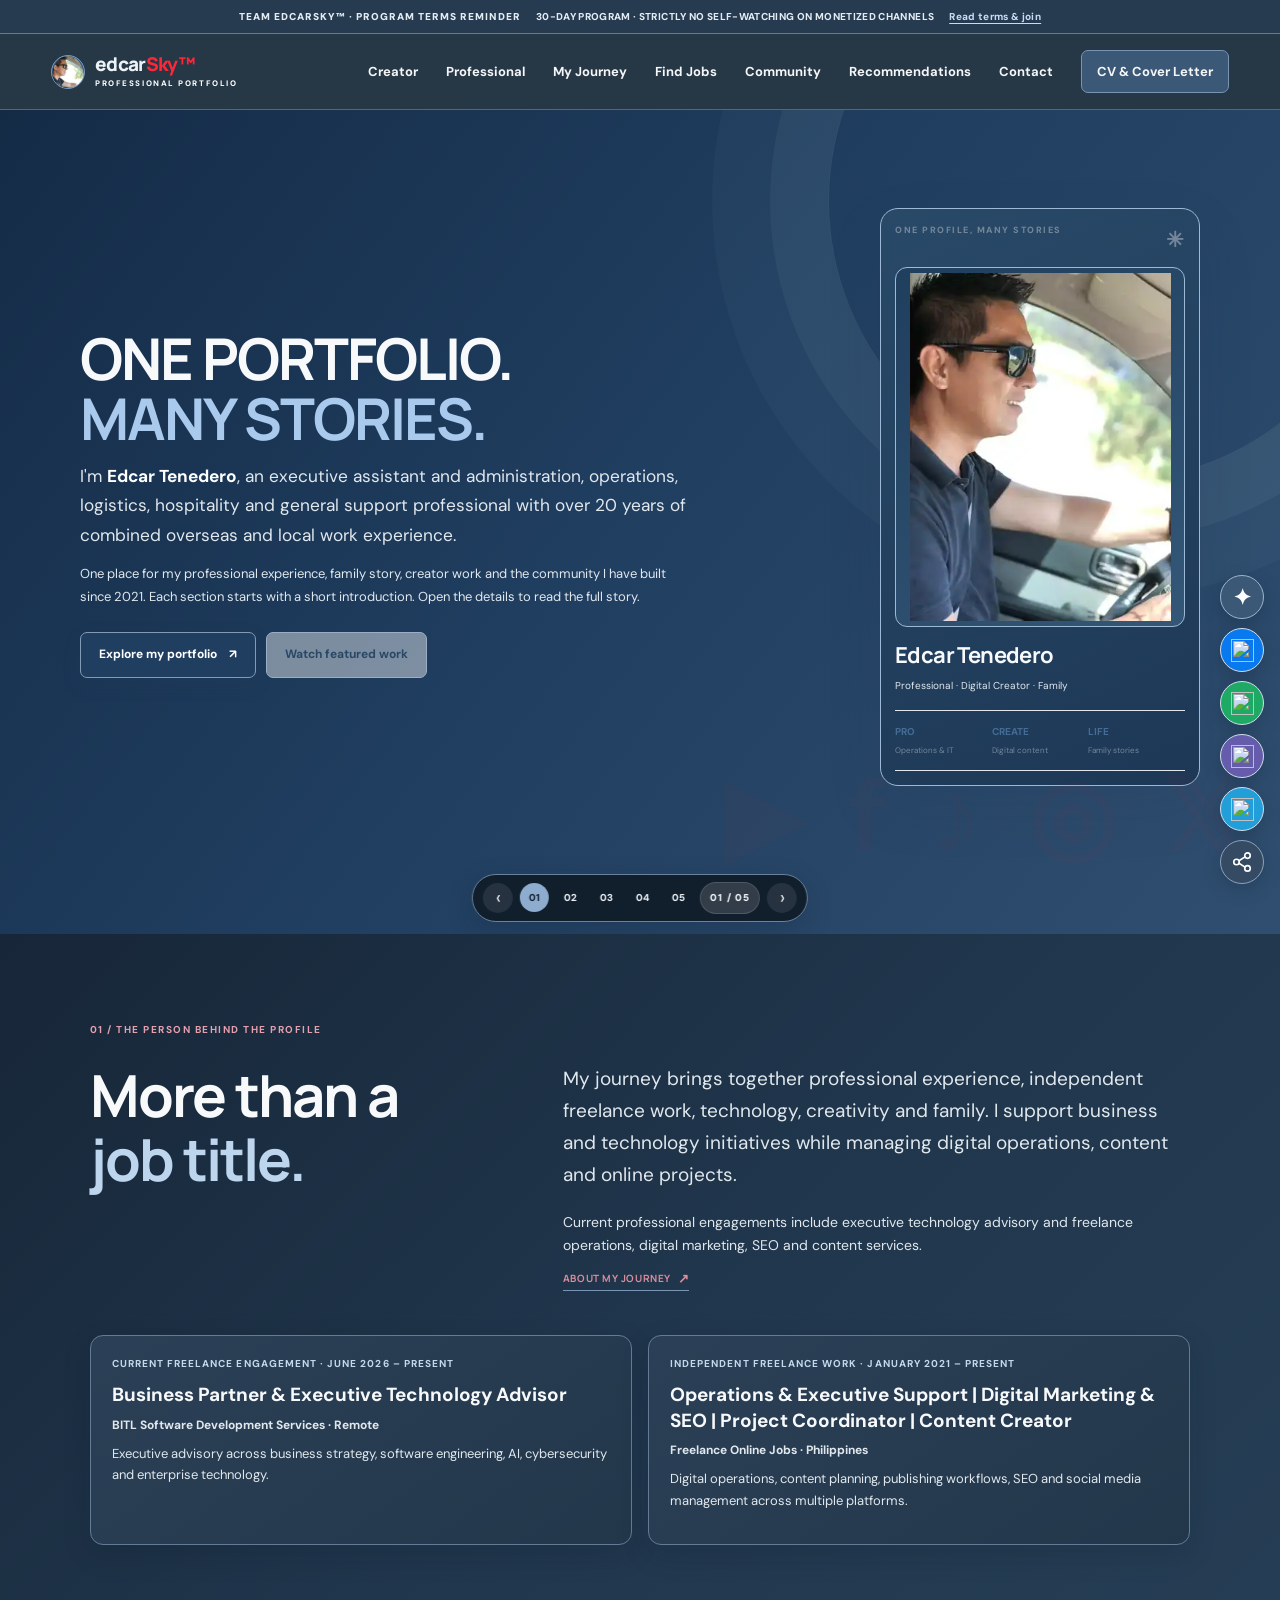
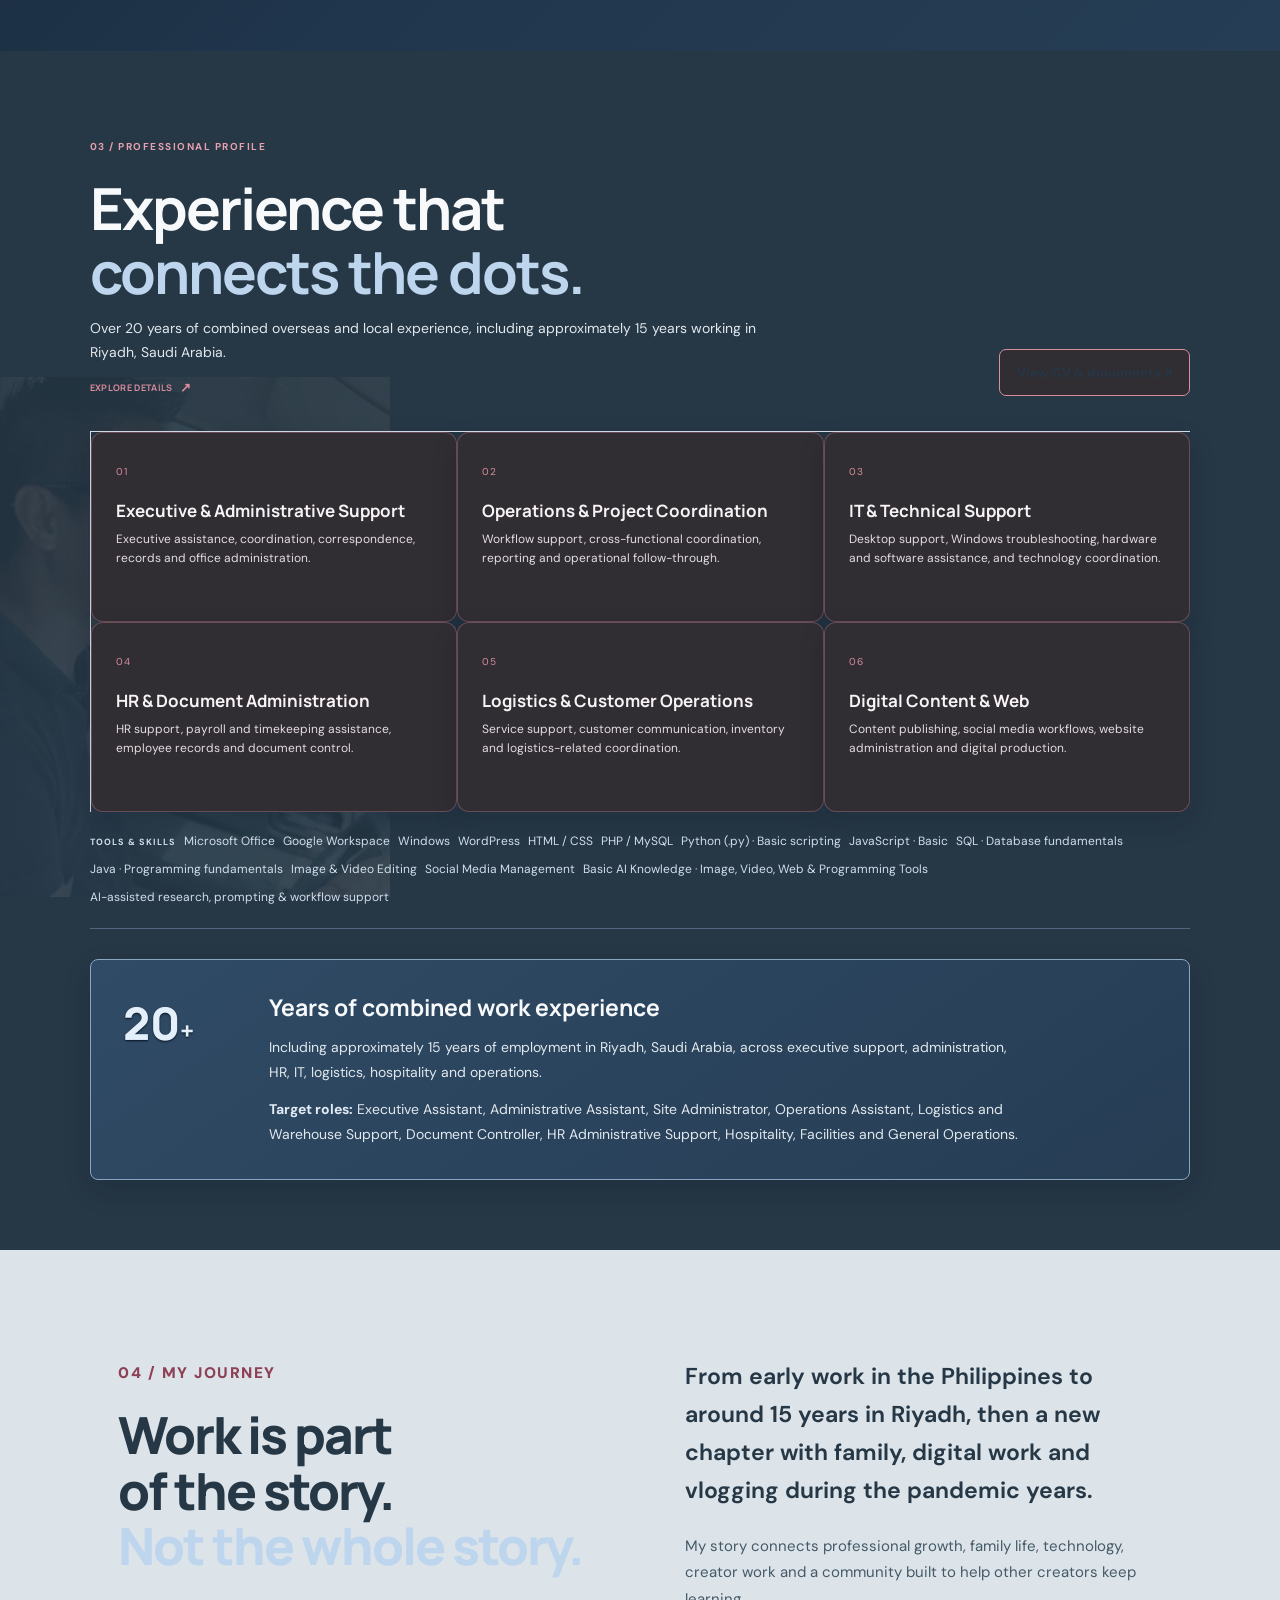
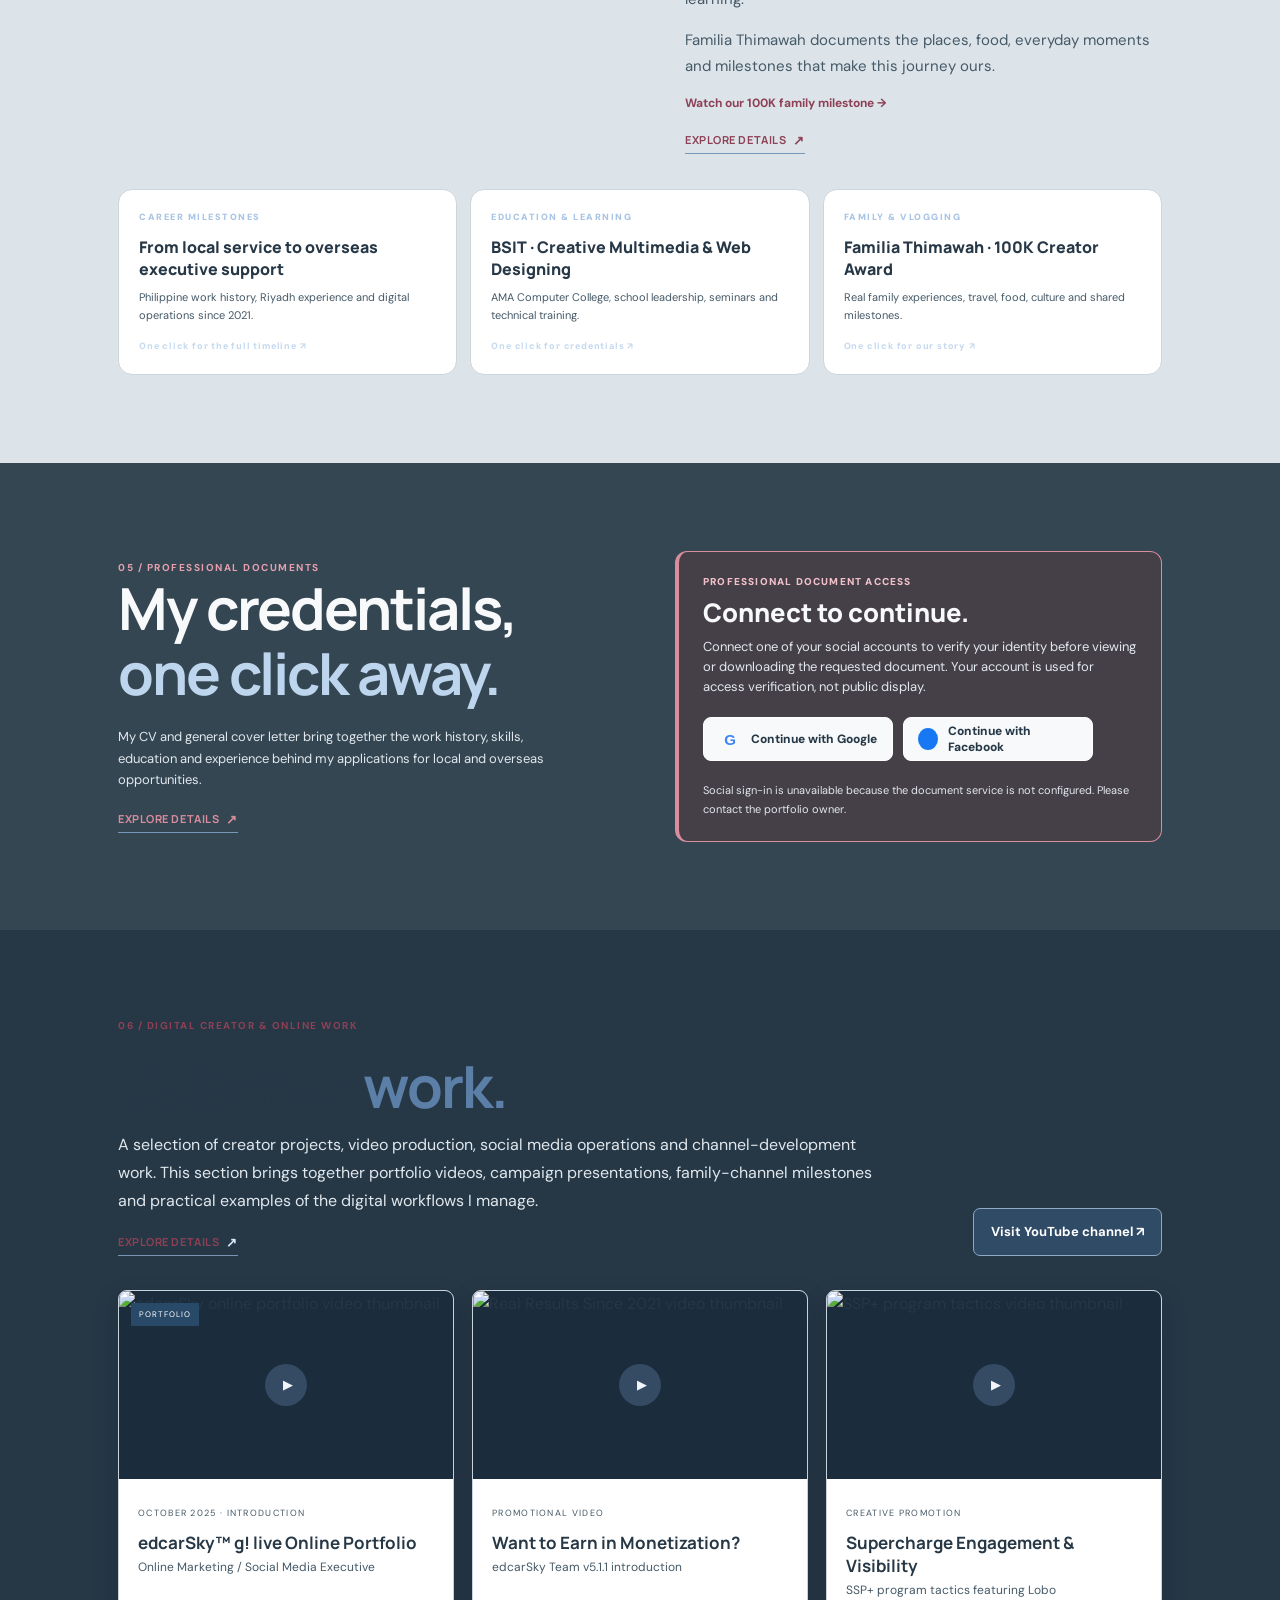
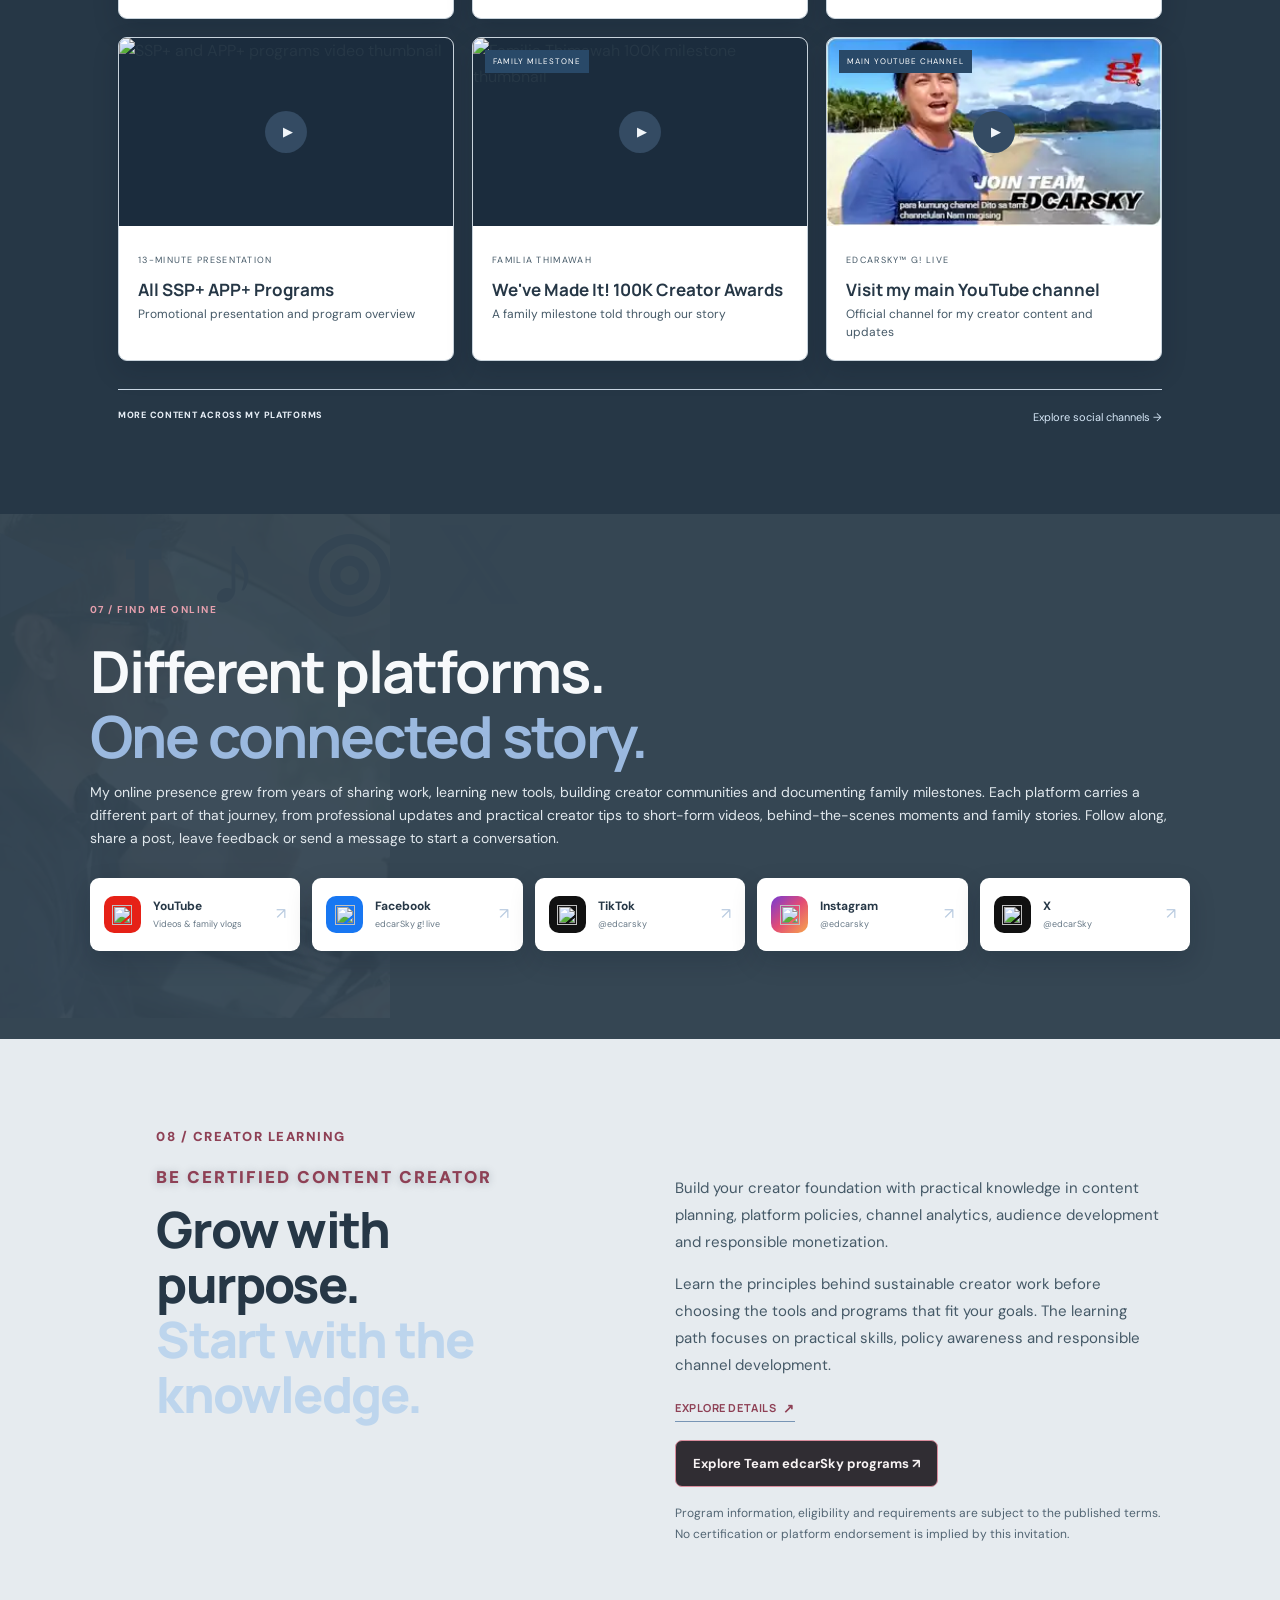
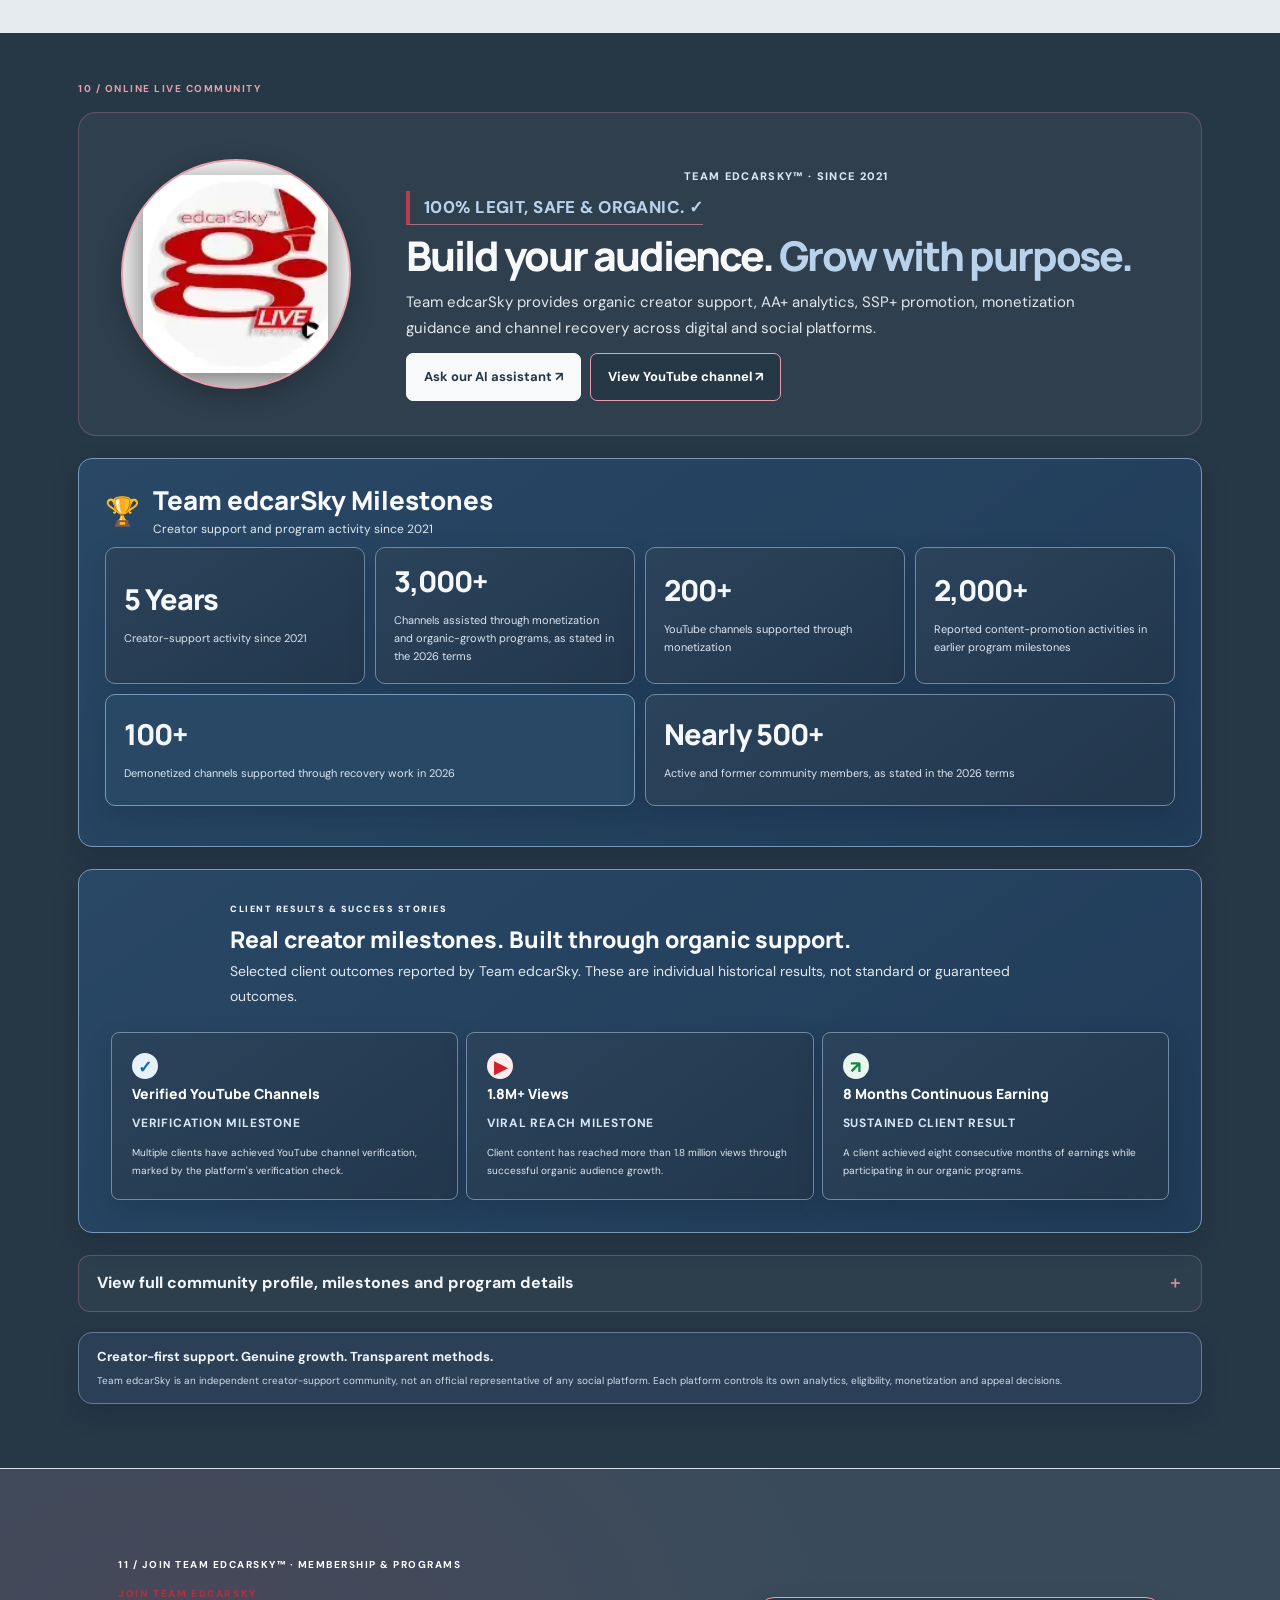
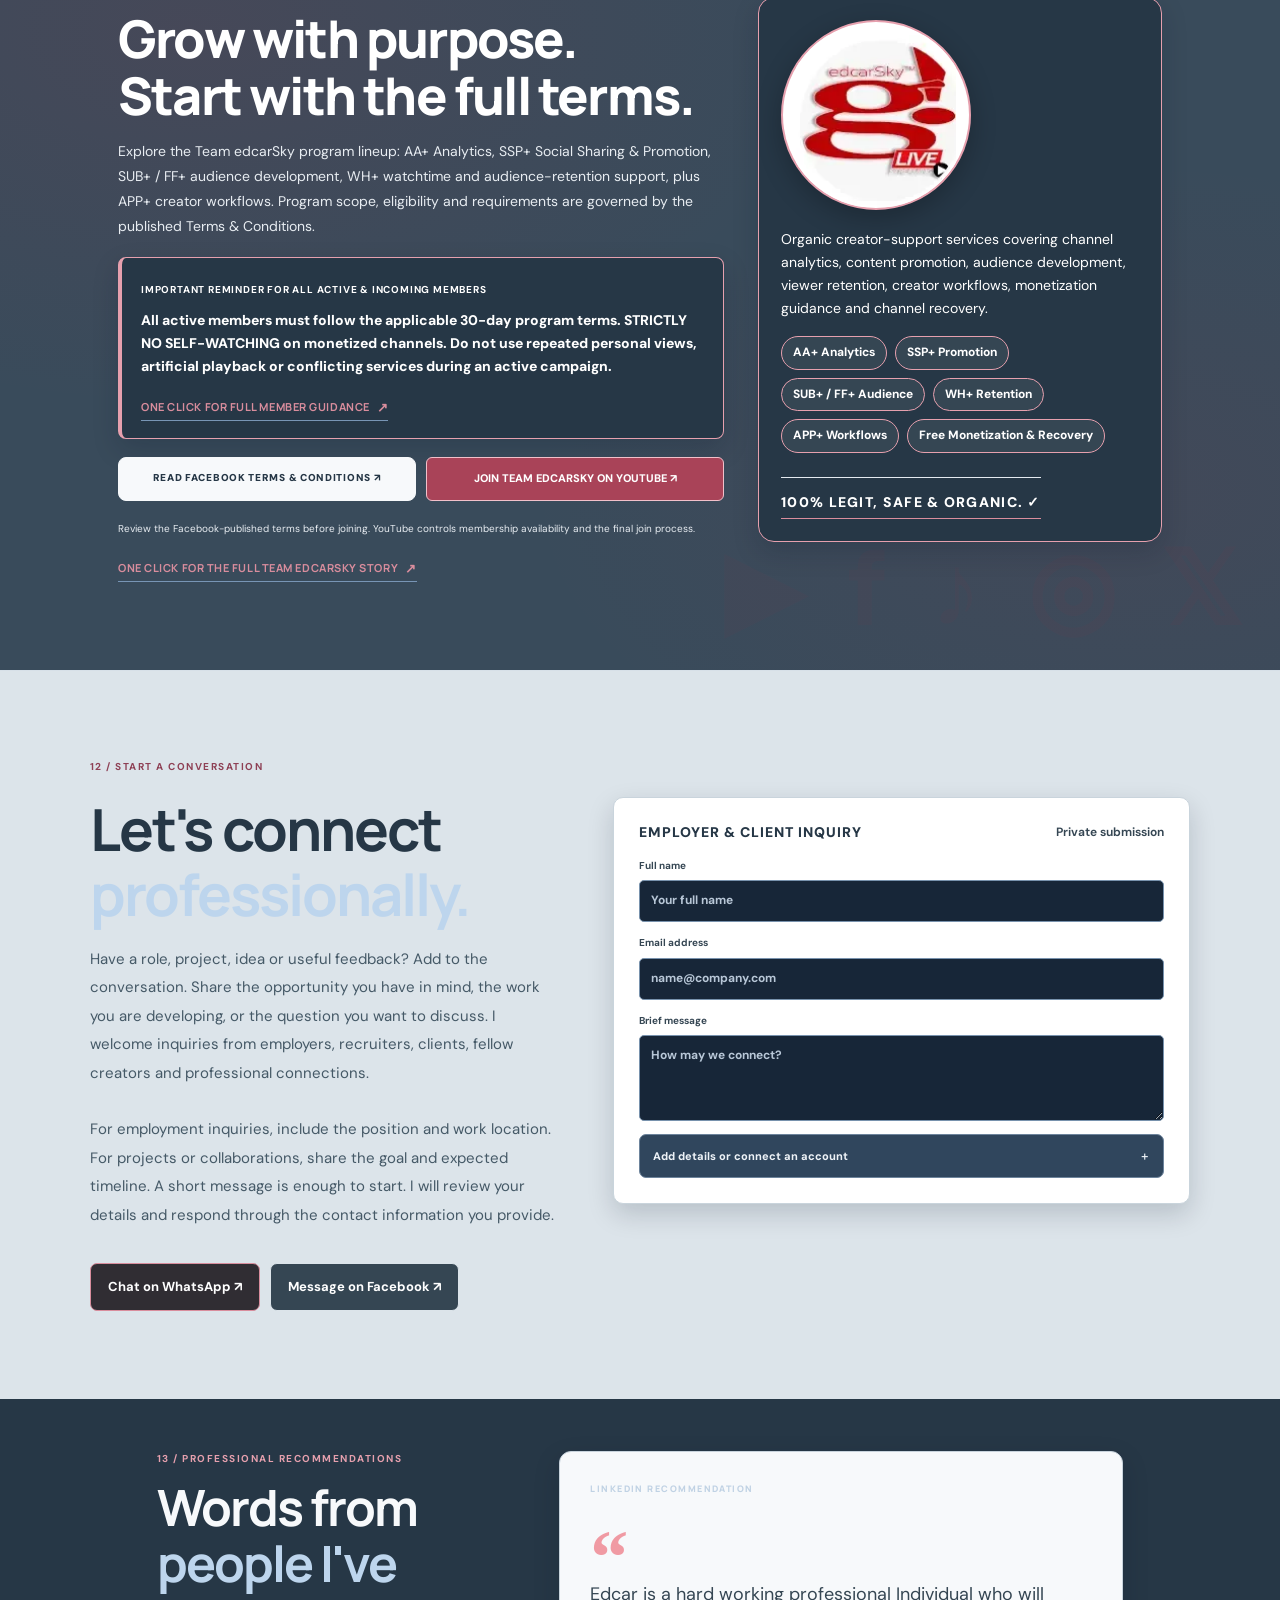
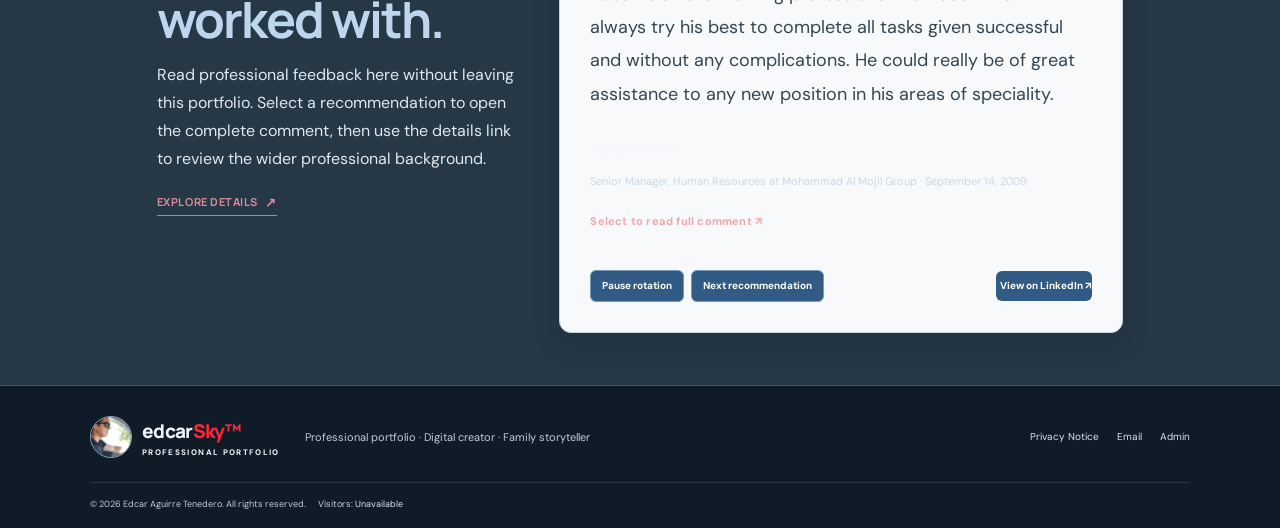
==== commit 3a7abd1d: "Publish approved color design as main portfolio homepage" ====
--- a/index.html
+++ b/index.html
@@ -302,8 +302,48 @@
  #recommendations .testimonial-inner>div:first-child p{font-size:15px!important}
 }
 
-</style></head>
-<body><div class="program-announcement" role="region" aria-label="Team edcarSky program terms reminder">
+</style><style id="production-accessibility-fixes">
+/* Production fixes: document verification, logo framing and readable contrast. */
+#community .community-actions .button-light{background:#F7F9FB!important;color:#263746!important;border:1px solid #F7F9FB!important}
+#community .community-actions .button-outline{background:#263746!important;color:#FFFFFF!important;border:1px solid #E6A0AE!important}
+#community .community-actions .button-light:hover{background:#E6EBEF!important;color:#263746!important}
+#community .community-actions .button-outline:hover{background:#394B5B!important;color:#FFFFFF!important;border-color:#F2C0CA!important}
+#join-team{background:#394B5B!important;color:#F7F9FB!important}
+#join-team .join-team-copy h2,#join-team .join-team-copy h2 em,#join-team .join-team-copy .section-kicker{color:#FFFFFF!important}
+#join-team .join-team-copy>p,#join-team .join-team-note,#join-team .join-team-copy>small{color:#E8EDF2!important}
+#join-team .join-team-reminder{background:#263746!important;border:1px solid #E6A0AE!important;border-left:4px solid #E6A0AE!important}
+#join-team .join-team-reminder strong,#join-team .join-team-reminder p{color:#FFFFFF!important}
+#join-team .join-team-links a:not(.button-join-team){background:#F7F9FB!important;color:#263746!important;border:1px solid #F7F9FB!important}
+#join-team .join-team-links a:not(.button-join-team):hover{background:#E6EBEF!important;color:#263746!important}
+#join-team .join-team-links .button-join-team{background:#A94358!important;color:#FFFFFF!important;border:1px solid #F2C0CA!important}
+#join-team .join-team-links .button-join-team:hover{background:#873448!important;color:#FFFFFF!important}
+#join-team .join-team-side-compact{background:#263746!important;color:#FFFFFF!important;border:1px solid #E6A0AE!important}
+#join-team .join-team-side-compact p,#join-team .join-team-side-compact a,#join-team .join-program-chips a{color:#FFFFFF!important}
+#join-team .join-program-chips a{background:#354653!important;border-color:#E6A0AE!important}
+#join-team .join-program-chips a:hover,#join-team .join-program-chips a:focus-visible{background:#F2C0CA!important;color:#263746!important}
+#community .community-logo-frame,#join-team .join-logo-frame{border-radius:50%!important;overflow:hidden!important;background:#FFFFFF!important;border:2px solid #E6A0AE!important;box-shadow:0 8px 26px rgba(0,0,0,.24)!important}
+#community .community-logo-inline,#join-team .join-team-logo-inline{object-fit:contain!important;object-position:center!important;border-radius:0!important;background:transparent!important}
+.document-auth-gate{padding:22px 24px;background:#454047;border:1px solid #D98D9D;border-left:4px solid #D98D9D;border-radius:12px;color:#F8F3F4}
+.document-auth-kicker{display:block;color:#F2C0CA;font-size:10px;font-weight:850;letter-spacing:.12em}
+.document-auth-gate h3{margin:8px 0;color:#FFFFFF!important;font:800 clamp(21px,2vw,27px)/1.2 Manrope,sans-serif}
+.document-auth-gate>p{color:#F0E9EC!important;font-size:13px;line-height:1.7;margin:8px 0 14px}
+.document-auth-options{display:flex;flex-wrap:wrap;gap:10px}
+.document-auth-options .social-auth-button{display:flex;align-items:center;justify-content:center;gap:10px;min-width:190px;min-height:44px;padding:10px 14px;background:#F7F9FB!important;color:#263746!important;border:1px solid #FFFFFF!important;border-radius:8px;font-size:12px;font-weight:800}
+.document-auth-options .google-auth .auth-mark{color:#4285F4}
+.document-auth-options .facebook-auth .auth-mark{color:#1877F2}
+.document-auth-options .social-auth-button:hover{background:#E6EBEF!important;color:#263746!important}
+.document-auth-message{margin:12px 0 0!important;color:#F2C0CA!important;font-size:11px!important;line-height:1.6}
+.document-cards[hidden]{display:none!important}
+#documents .document-access-status{background:#263746!important;color:#FFFFFF!important;border-left-color:#E6A0AE!important}
+#documents .document-card{background:#454047!important;color:#F8F3F4!important;border:1px solid #D98D9D!important}
+#documents .document-card h3{color:#FFFFFF!important}
+#documents .document-card p{color:#E5DDE0!important}
+#documents .doc-link{color:#F2C0CA!important;text-decoration:underline;text-underline-offset:3px}
+#documents .doc-link:focus-visible,#documents .document-auth-options button:focus-visible,#community .community-actions .button:focus-visible,#join-team a:focus-visible{outline:3px solid #F2C0CA!important;outline-offset:3px!important}
+@media(max-width:700px){.document-auth-gate{padding:18px 15px}.document-auth-options{display:grid;grid-template-columns:1fr}.document-auth-options .social-auth-button{width:100%;min-width:0}}
+</style>
+</head>
+<body data-preview-palette="b1a"><div class="program-announcement" role="region" aria-label="Team edcarSky program terms reminder">
   <span>TEAM EDCARSKY™ · PROGRAM TERMS REMINDER</span>
   <strong>30-DAY PROGRAM · STRICTLY NO SELF-WATCHING ON MONETIZED CHANNELS</strong>
   <a href="#join-team">Read terms & join </a>
@@ -380,8 +420,18 @@
 <section id="documents" class="documents-section">
   <div class="section-wrap document-grid">
     <div><div class="section-kicker light-kicker">05 / PROFESSIONAL DOCUMENTS</div><h2>My credentials,<br><em>one click away.</em></h2><p data-content-key="documents_intro">My CV and general cover letter bring together the work history, skills, education and experience behind my applications for local and overseas opportunities.</p><a href="#portfolioDetailModal" class="story-text-link story-link-light" data-detail-story="documents-story">Explore details <span aria-hidden="true">↗</span></a></div>
-    <div class="document-cards">
-      <p id="documentAccessStatus" class="document-access-status" role="status" aria-live="polite">Published CV access. No social account required.</p>
+    <div id="documentAuthGate" class="document-auth-gate" role="region" aria-labelledby="documentAuthTitle">
+      <span class="document-auth-kicker">PROFESSIONAL DOCUMENT ACCESS</span>
+      <h3 id="documentAuthTitle">Connect to continue.</h3>
+      <p id="documentAuthDescription">Connect one of your social accounts to verify your identity before viewing or downloading the requested document. Your account is used for access verification, not public display.</p>
+      <div class="document-auth-options">
+        <button type="button" class="social-auth-button google-auth" data-oauth-provider="google" data-oauth-return="documents" aria-label="Continue with Google" title="Continue with Google"><span class="auth-mark">G</span><span>Continue with Google</span></button>
+        <button type="button" class="social-auth-button facebook-auth" data-oauth-provider="facebook" data-oauth-return="documents" aria-label="Continue with Facebook" title="Continue with Facebook"><span class="auth-mark">f</span><span>Continue with Facebook</span></button>
+      </div>
+      <p id="documentAuthMessage" class="document-auth-message" role="status" aria-live="polite">Choose Google or Facebook to verify access. Your profile details will not appear publicly.</p>
+    </div>
+    <div id="documentLibrary" class="document-cards" hidden>
+      <p id="documentAccessStatus" class="document-access-status" role="status" aria-live="polite">Identity verified. Published documents are available.</p>
       <article class="document-card"><div class="doc-icon">CV</div><div><h3>Curriculum Vitae</h3><p id="cvStatus">Updated 23 November 2026</p><button id="cvView" type="button" class="doc-link" data-document-action="view" data-document-type="cv">View CV ↗</button><button id="cvDownload" type="button" class="doc-link" data-document-action="download" data-document-type="cv">View / Download CV ↓</button></div></article>
       <article class="document-card"><div class="doc-icon">CL</div><div><h3>Professional Cover Letter</h3><p id="letterStatus">Updated 23 November 2026</p><button id="letterView" type="button" class="doc-link" data-document-action="view" data-document-type="cover_letter">View Cover Letter ↗</button><button id="letterDownload" type="button" class="doc-link" data-document-action="download" data-document-type="cover_letter">View / Download Cover Letter ↓</button></div></article>
     </div>
@@ -716,8 +766,7 @@
 <script src="https://edcarsky.github.io/portfolio/config.js"></script>
 <script data-goatcounter="https://edcarsky.goatcounter.com/count" async src="https://gc.zgo.at/count.js"></script>
 <script src="https://edcarsky.github.io/portfolio/slides.js?v=20261128-final3"></script>
-<script src="https://edcarsky.github.io/portfolio/app.js?v=20261128-cvfade3"></script>
+<script src="https://edcarsky.github.io/portfolio/app.js?v=20261128-authgate1"></script>
 <script src="https://edcarsky.github.io/portfolio/details.js?v=20261128-final3" defer></script>
 
-
 </body></html>
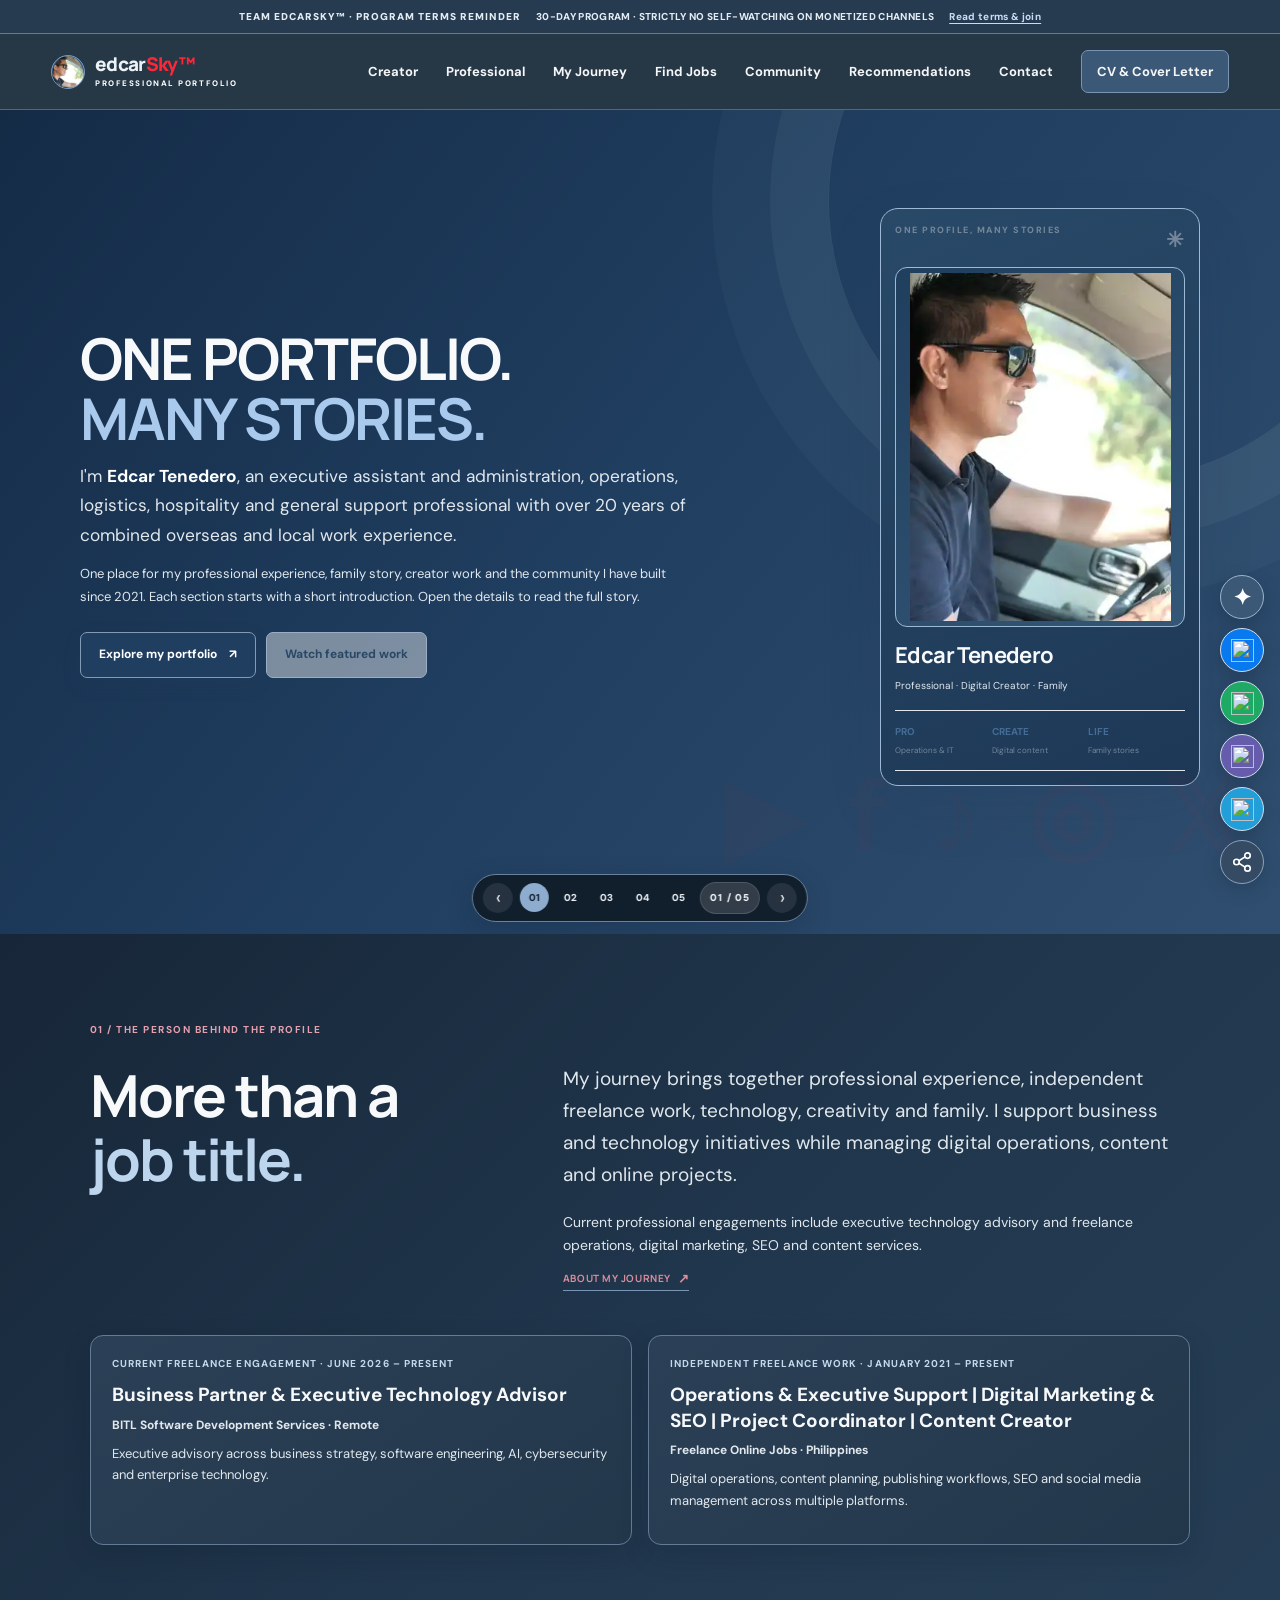
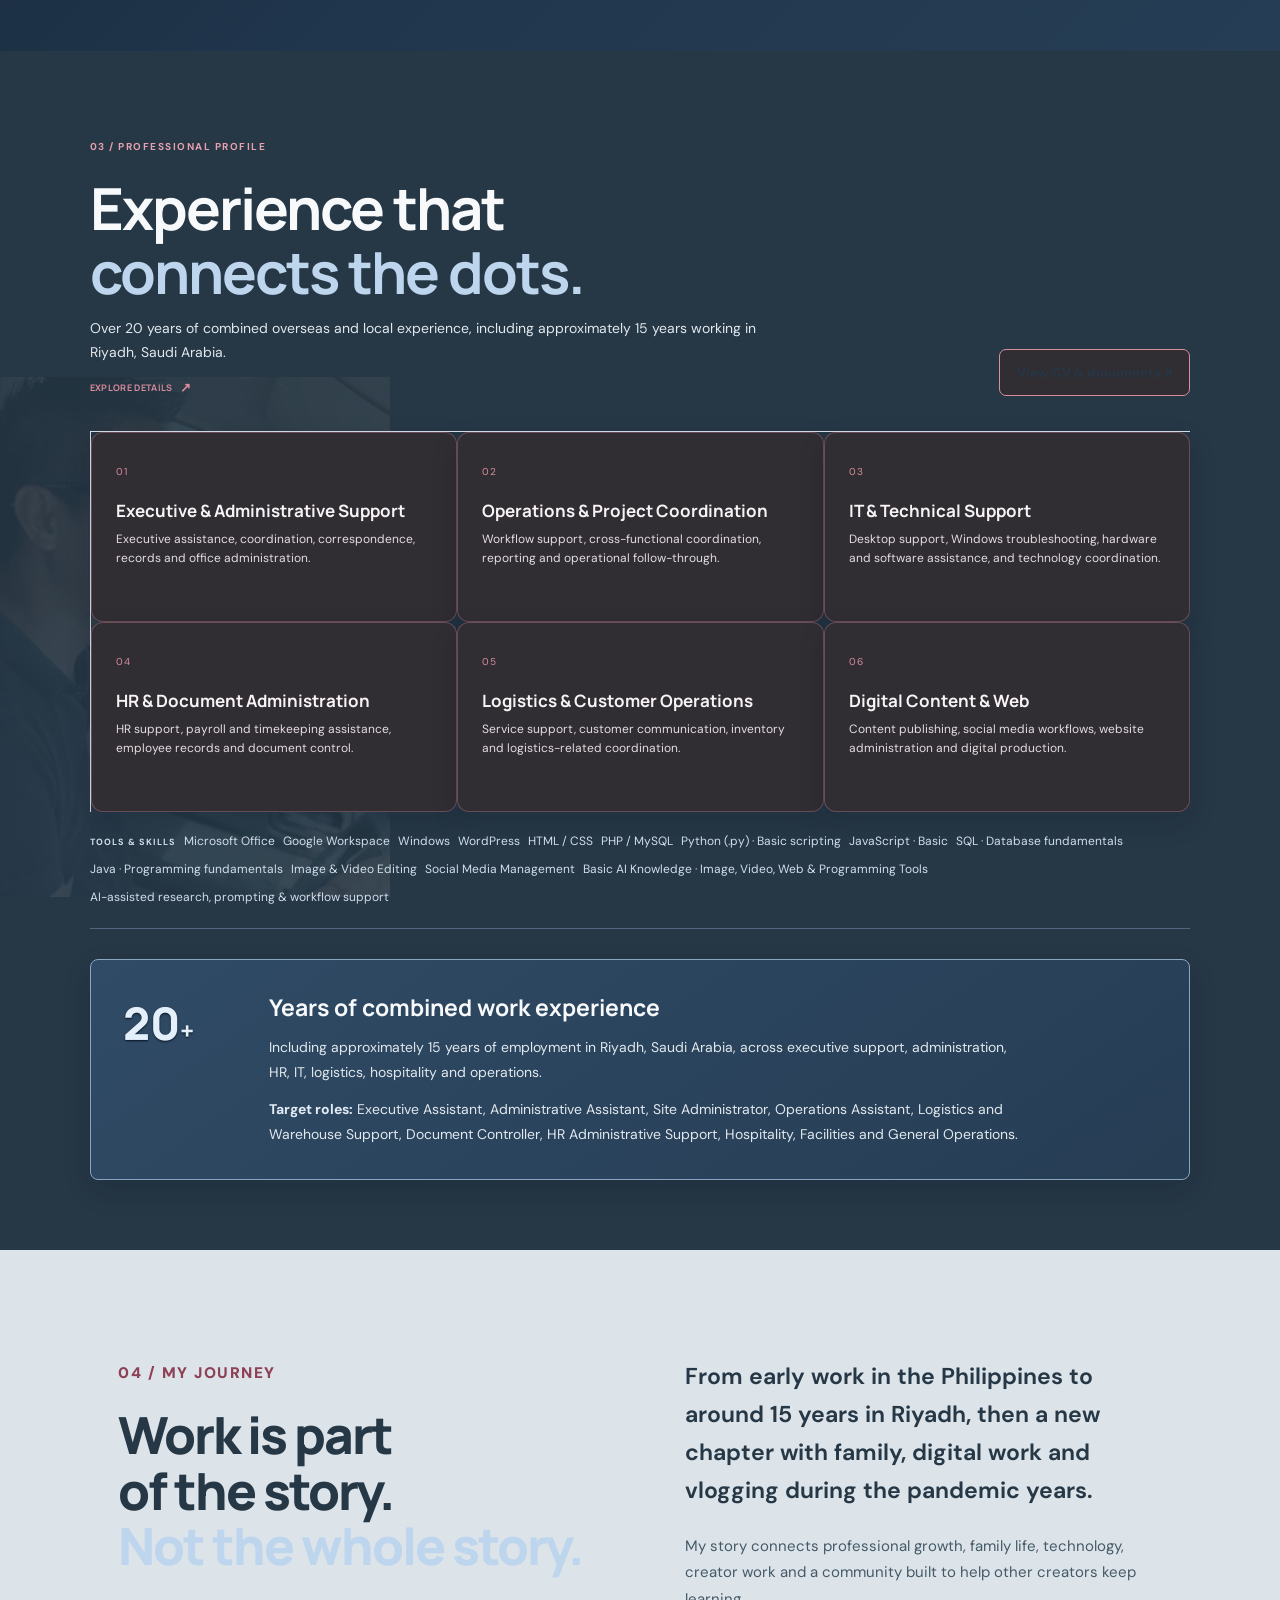
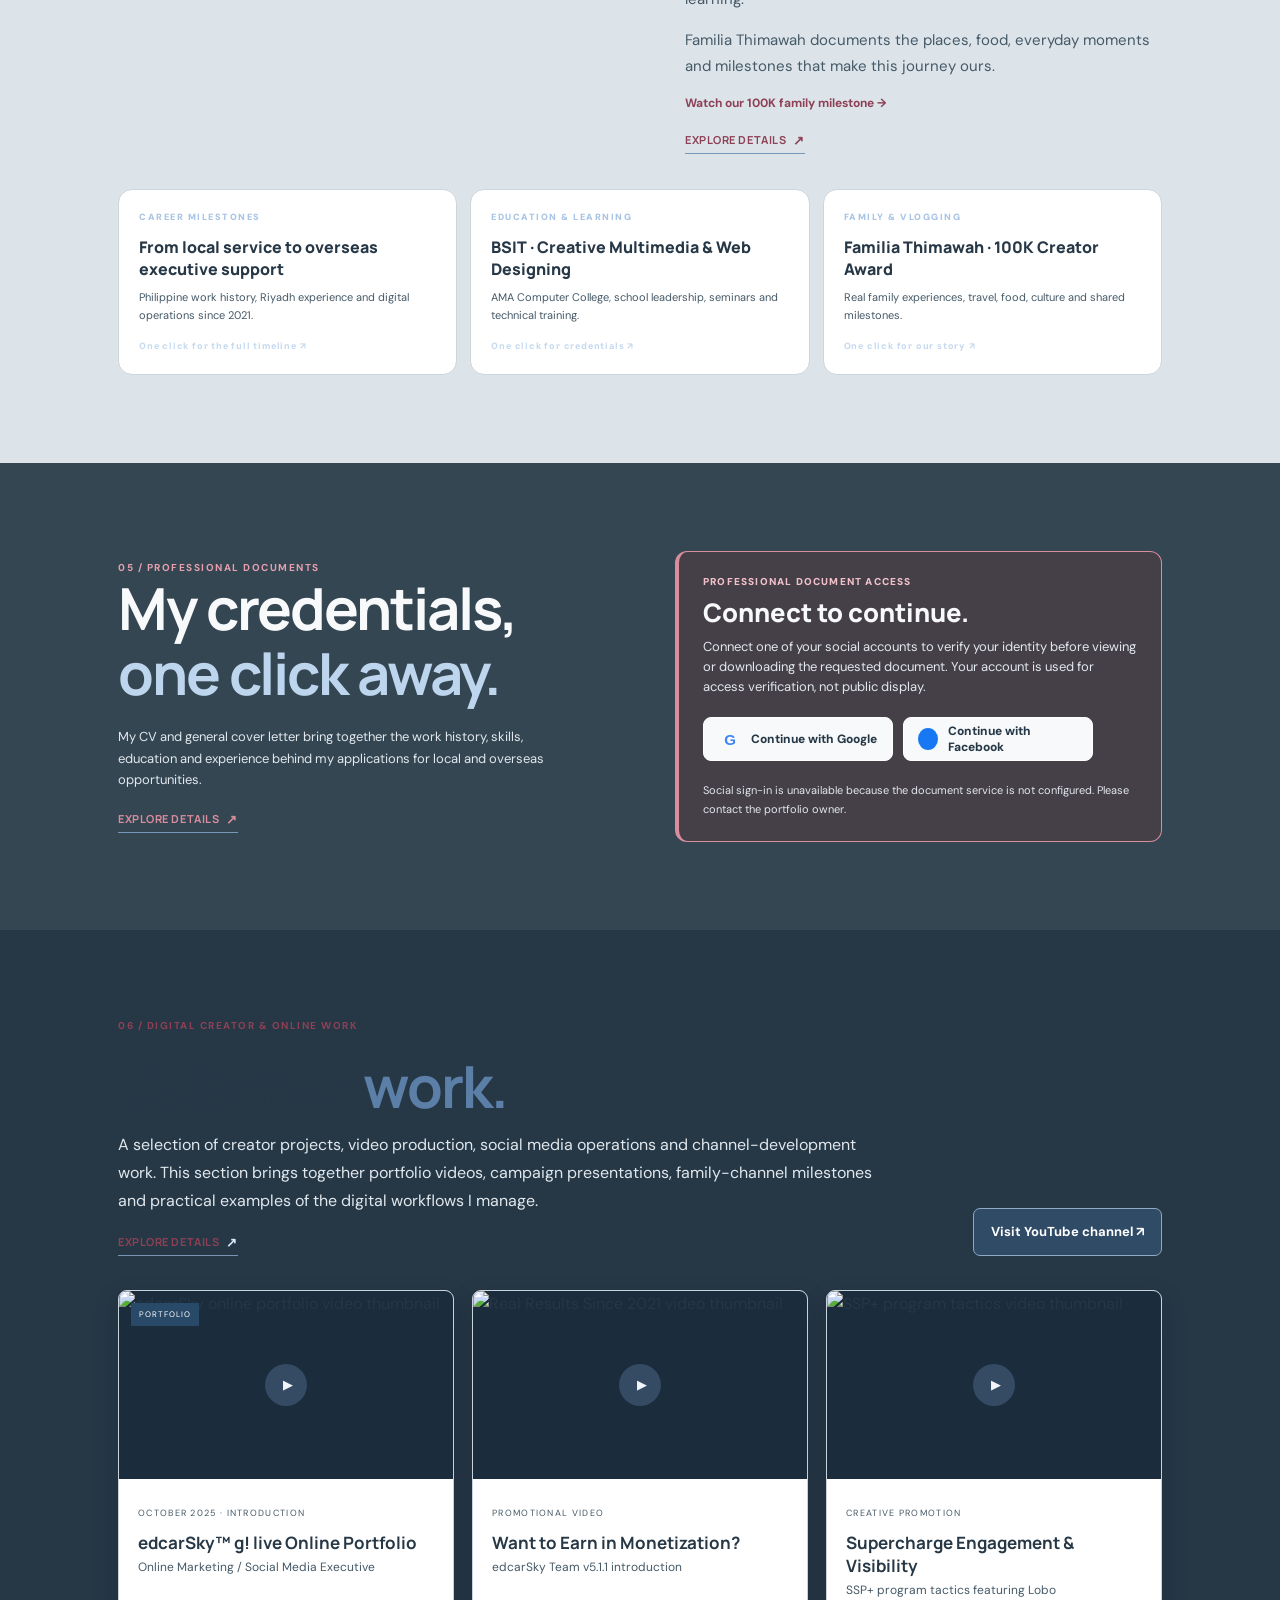
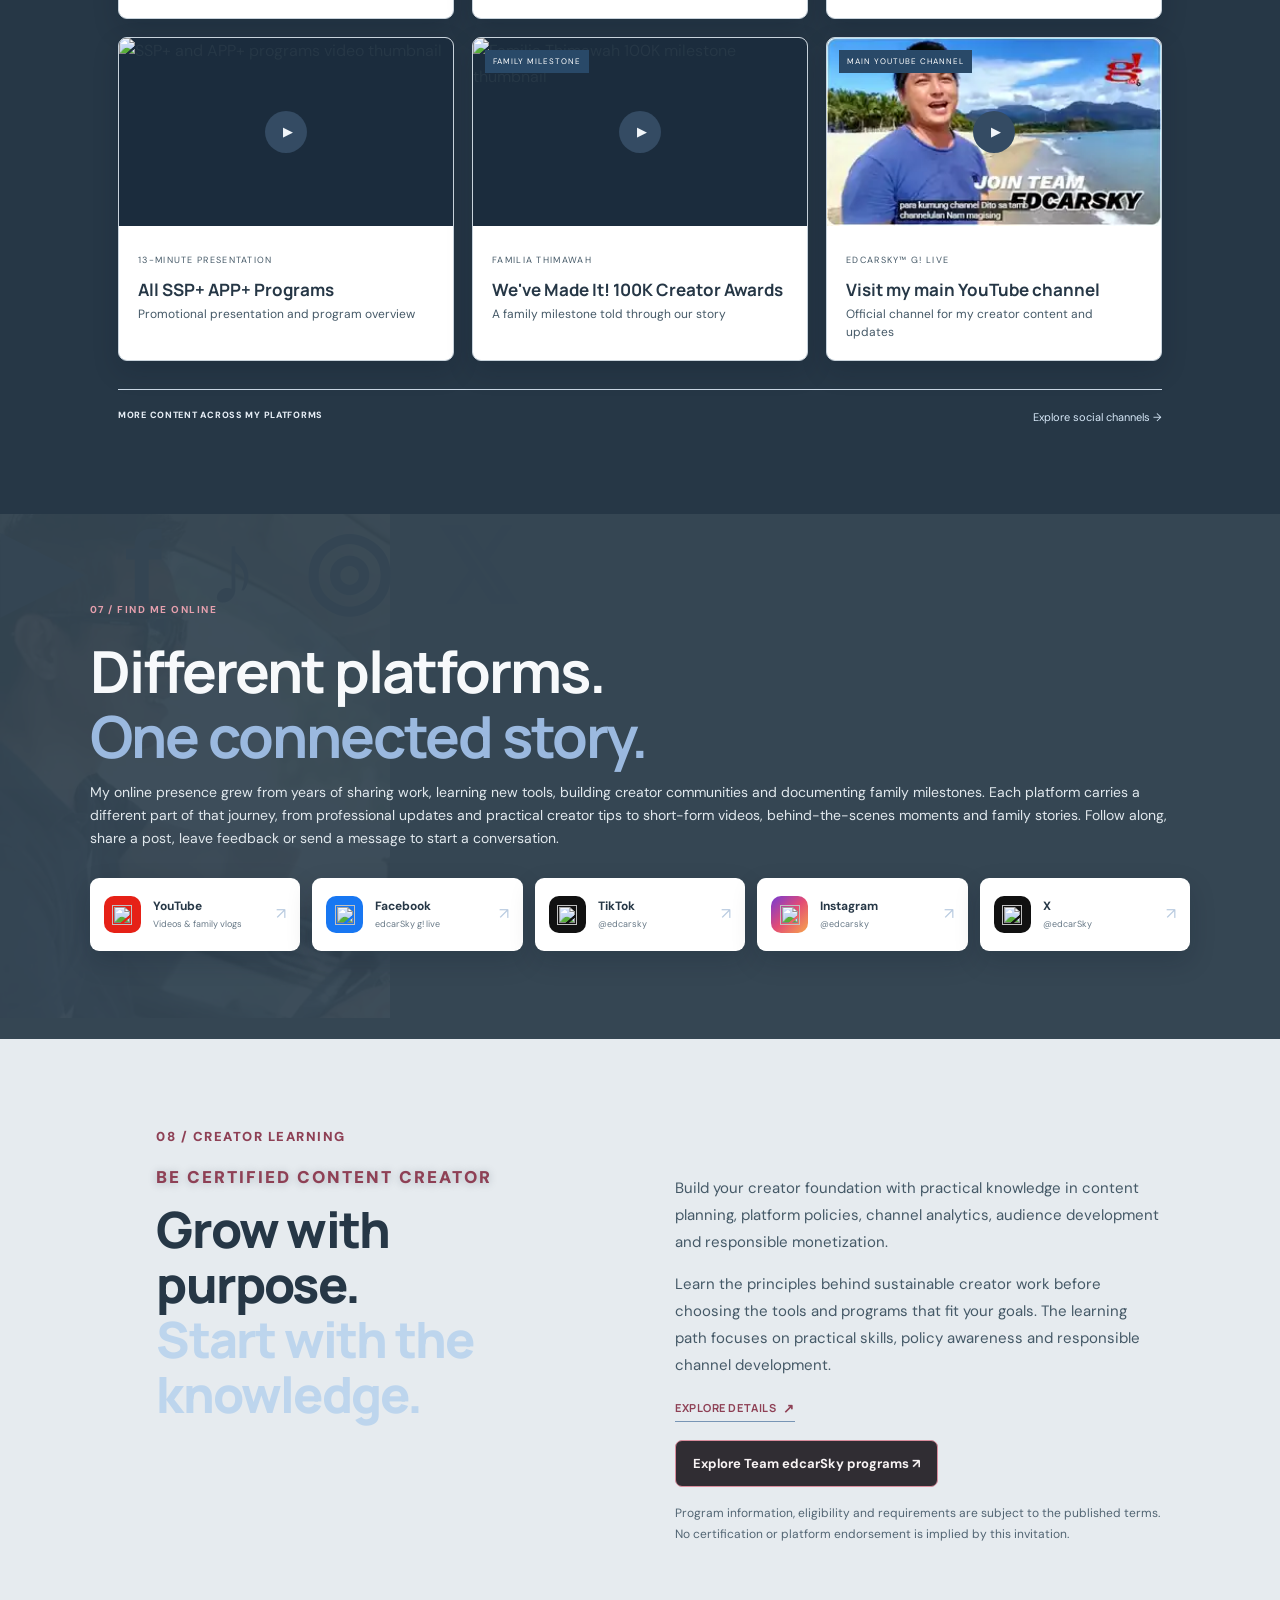
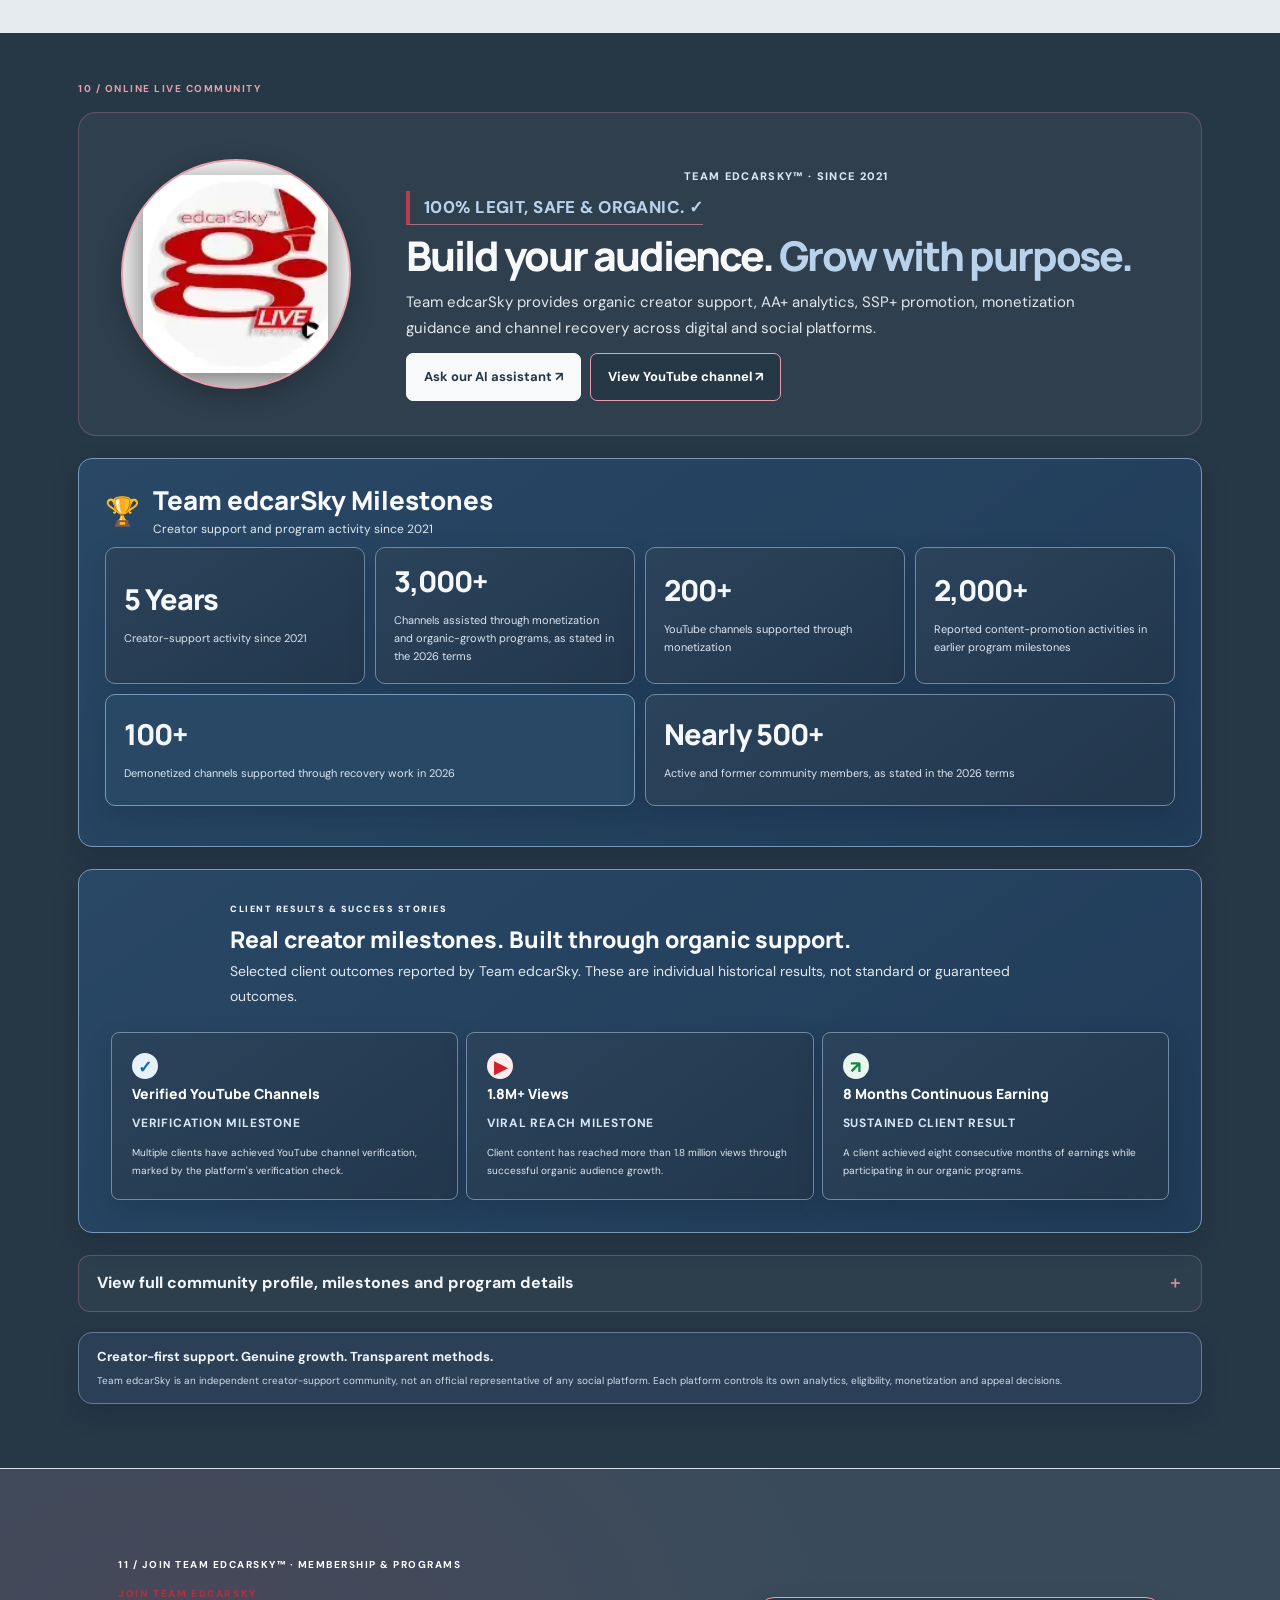
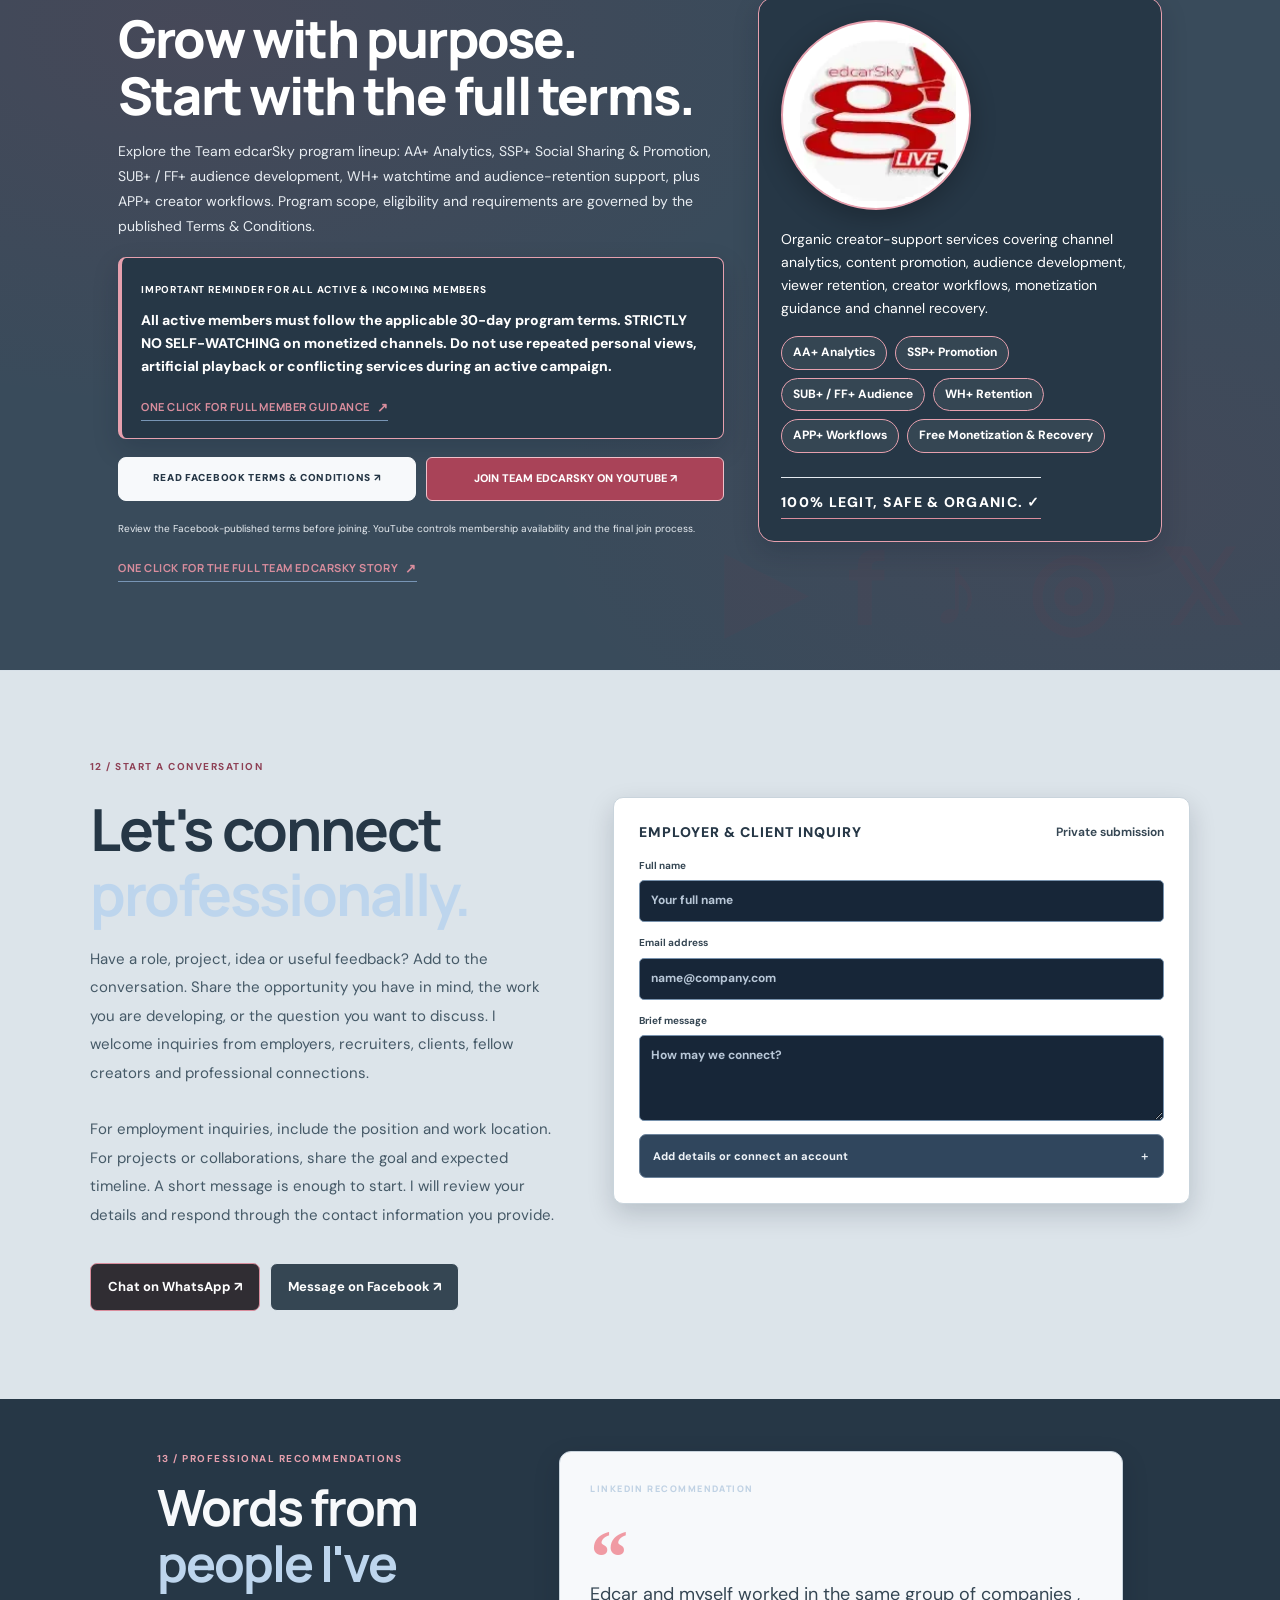
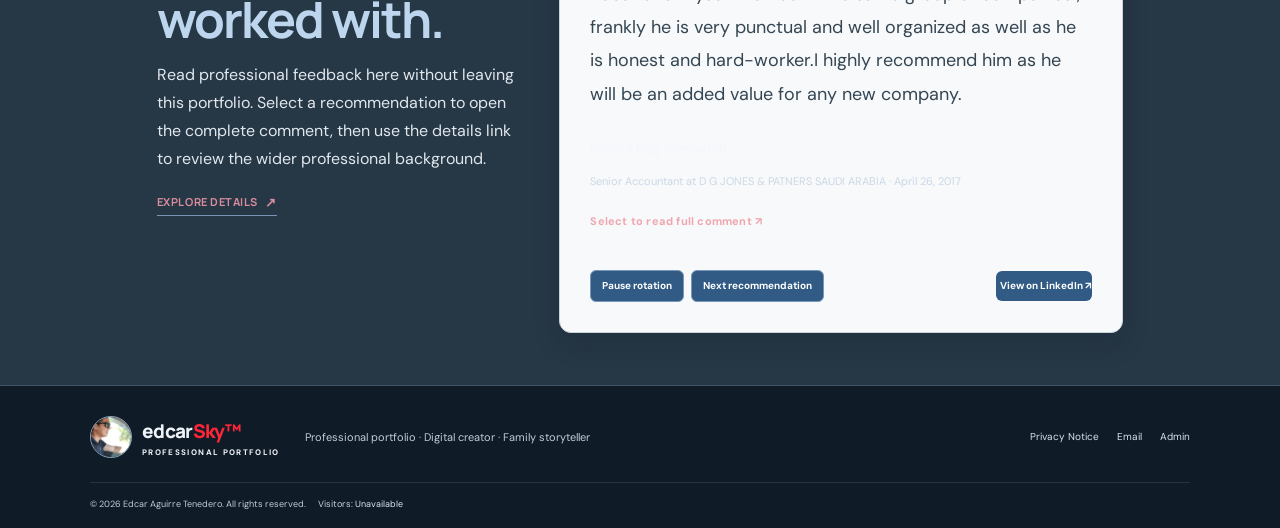
==== commit f8a7c08c: "Finalize production palette and remove all preview-only styles" ====
--- a/index.html
+++ b/index.html
@@ -21,8 +21,8 @@
 <link rel="stylesheet" href="https://edcarsky.github.io/portfolio/details.css?v=20261128-final3">
 <link rel="stylesheet" href="https://edcarsky.github.io/portfolio/story-layout.css?v=20261128-final3">
 <link rel="stylesheet" href="https://edcarsky.github.io/portfolio/formal-theme.css?v=20261128-final3">
-<style id="full-portfolio-color-preview">
-/* FULL PORTFOLIO COLOR MOCKUP ONLY. Original sections, content, links and scripts are retained. */
+<style id="approved-production-color-system">
+/* Approved production color system from the final design review. */
 :root{--mock-navy:#263746;--mock-ink:#354653;--mock-pale:#E6EBEF;--mock-graphite:#302D33;--mock-rose:#D98D9D;--mock-red:#A94358;--mock-steel:#DCE4EA}
 body{background:#e8edf1!important;color:#263746}
 header,.site-header,.main-nav,.top-nav{background:#263746!important;color:#F4F6F8!important}
@@ -89,7 +89,7 @@
 ::selection{background:#D98D9D;color:#202D39}
 @media(max-width:700px){#professional .expertise-grid article{padding:18px!important}#documents .document-card{padding:17px!important}}
 
-/* Compact Team edcarSky preview layout, isolated to color.html */
+/* Compact Team edcarSky layout. */
 #community .community-hero-refined{display:grid;grid-template-columns:minmax(150px,220px) minmax(0,1fr);align-items:center;gap:clamp(20px,4vw,48px);padding:clamp(20px,3vw,34px);border:1px solid rgba(217,141,157,.28);border-radius:18px;background:rgba(255,255,255,.045)}
 #community .community-logo-inline{display:block;width:100%;max-width:210px;height:auto;max-height:190px;object-fit:contain;border:0!important;border-radius:0!important;background:transparent!important;box-shadow:none!important;padding:0!important;margin:auto}
 #community .community-brand-caption{font-size:11px;letter-spacing:.12em;font-weight:800;color:#D98D9D;margin-bottom:8px}
@@ -116,12 +116,7 @@
 @media(max-width:700px){#community .community-hero-refined{grid-template-columns:1fr;gap:12px;padding:18px}#community .community-logo-inline{width:145px;max-height:110px;object-position:left center;margin:0}#community .community-intro h2{font-size:27px}.community-full-details-body{padding:0 10px 12px}#join-team .join-team-side-compact{padding:16px}#join-team .join-team-logo-inline{width:145px}}
 
 
-/* Preview-only corrections requested 28 Nov 2026 */
-#color-preview-notice.preview-toolbar{position:relative;z-index:9999;display:flex;flex-wrap:wrap;align-items:center;justify-content:space-between;gap:8px 16px;padding:8px 16px;background:#DCEAF4;color:#263746;border-bottom:1px solid #B9CEDD;font:700 10px/1.35 Arial,sans-serif;letter-spacing:.04em}
-.preview-palette-controls{display:flex;align-items:center;flex-wrap:wrap;gap:5px}
-.preview-palette-controls button{border:1px solid #AFC3D2;border-radius:999px;background:#F7FAFC;color:#263746;padding:5px 9px;font:700 10px/1.2 Arial,sans-serif;cursor:pointer}
-.preview-palette-controls button[aria-pressed="true"]{background:#263746;color:#fff;border-color:#263746}
-.preview-palette-controls #previewPaletteRefresh{background:#fff;color:#263746;border-color:#8099AC}
+/* Layout and readability refinements requested 28 Nov 2026. */
 .community-achievements-visible{margin:18px 0 20px}
 .community-achievements-visible .community-milestone-heading{margin-bottom:8px}
 .community-achievements-visible .community-milestone-grid{grid-template-columns:repeat(6,minmax(0,1fr));gap:8px;margin:8px 0 14px}
@@ -158,56 +153,10 @@
 #documentAuthDescription{line-height:1.55}
 .document-auth-options button[data-doc-oauth-provider="google"],.document-auth-options button[data-doc-oauth-provider="facebook"]{display:flex}
 @media(max-width:900px){.community-achievements-visible .community-milestone-grid{grid-template-columns:repeat(3,minmax(0,1fr))}}
-@media(max-width:700px){#color-preview-notice.preview-toolbar{align-items:flex-start;flex-direction:column}.preview-palette-controls{width:100%}.preview-palette-controls button{font-size:9px;padding:5px 7px}.community-achievements-visible .community-milestone-grid{grid-template-columns:repeat(2,minmax(0,1fr))}.community-achievements-visible .client-success-grid{grid-template-columns:1fr}.community-achievements-visible .client-success-card{min-height:0}#recommendations .testimonial-inner{grid-template-columns:1fr;gap:16px}#recommendations .section-wrap{padding-top:38px;padding-bottom:38px}#creator .section-heading p{font-size:14px}}
-/* Four sample batches, three palettes per batch. */
-body[data-preview-palette="b1a"] #professional,body[data-preview-palette="b1a"] #community,body[data-preview-palette="b1a"] #creator,body[data-preview-palette="b1a"] #recommendations{background:#263746!important;color:#F4F6F8!important}
-body[data-preview-palette="b1a"] #journey,body[data-preview-palette="b1a"] #contact{background:#DCE4EA!important;color:#263746!important}
-body[data-preview-palette="b1a"] #join-team{background:#394B5B!important;color:#fff!important}
-body[data-preview-palette="b1a"] .section-kicker,body[data-preview-palette="b1a"] a.story-text-link{color:#D98D9D!important}
-body[data-preview-palette="b1b"] #professional,body[data-preview-palette="b1b"] #creator,body[data-preview-palette="b1b"] #community,body[data-preview-palette="b1b"] #recommendations{background:#394B5B!important;color:#fff!important}
-body[data-preview-palette="b1b"] #journey,body[data-preview-palette="b1b"] #contact{background:#E6EBEF!important;color:#354653!important}
-body[data-preview-palette="b1b"] #join-team{background:#263746!important;color:#fff!important}
-body[data-preview-palette="b1b"] .section-kicker,body[data-preview-palette="b1b"] a.story-text-link{color:#E5A0AD!important}
-body[data-preview-palette="b1c"] #professional,body[data-preview-palette="b1c"] #creator,body[data-preview-palette="b1c"] #community,body[data-preview-palette="b1c"] #recommendations{background:#48515B!important;color:#fff!important}
-body[data-preview-palette="b1c"] #journey,body[data-preview-palette="b1c"] #contact{background:#DCE4EA!important;color:#263746!important}
-body[data-preview-palette="b1c"] #join-team{background:#394B5B!important;color:#fff!important}
-body[data-preview-palette="b1c"] .section-kicker,body[data-preview-palette="b1c"] a.story-text-link{color:#E39AA6!important}
-body[data-preview-palette="b2a"] #professional,body[data-preview-palette="b2a"] #creator,body[data-preview-palette="b2a"] #community,body[data-preview-palette="b2a"] #recommendations{background:#302D33!important;color:#F8F3F4!important}
-body[data-preview-palette="b2a"] #journey,body[data-preview-palette="b2a"] #contact{background:#F0E5E7!important;color:#514047!important}
-body[data-preview-palette="b2a"] #join-team{background:#454047!important;color:#fff!important}
-body[data-preview-palette="b2a"] .section-kicker,body[data-preview-palette="b2a"] a.story-text-link{color:#D98D9D!important}
-body[data-preview-palette="b2b"] #professional,body[data-preview-palette="b2b"] #creator,body[data-preview-palette="b2b"] #community,body[data-preview-palette="b2b"] #recommendations{background:#514047!important;color:#fff!important}
-body[data-preview-palette="b2b"] #journey,body[data-preview-palette="b2b"] #contact{background:#E8DADD!important;color:#424047!important}
-body[data-preview-palette="b2b"] #join-team{background:#302D33!important;color:#fff!important}
-body[data-preview-palette="b2b"] .section-kicker,body[data-preview-palette="b2b"] a.story-text-link{color:#E8B4BE!important}
-body[data-preview-palette="b2c"] #professional,body[data-preview-palette="b2c"] #creator,body[data-preview-palette="b2c"] #community,body[data-preview-palette="b2c"] #recommendations{background:#424047!important;color:#F8F3F4!important}
-body[data-preview-palette="b2c"] #journey,body[data-preview-palette="b2c"] #contact{background:#F0E5E7!important;color:#514047!important}
-body[data-preview-palette="b2c"] #join-team{background:#302D33!important;color:#fff!important}
-body[data-preview-palette="b2c"] .section-kicker,body[data-preview-palette="b2c"] a.story-text-link{color:#963E54!important}
-body[data-preview-palette="b3a"] #professional,body[data-preview-palette="b3a"] #creator,body[data-preview-palette="b3a"] #community,body[data-preview-palette="b3a"] #recommendations{background:#202D39!important;color:#F4F5F6!important}
-body[data-preview-palette="b3a"] #journey,body[data-preview-palette="b3a"] #contact{background:#E6EBEF!important;color:#354653!important}
-body[data-preview-palette="b3a"] #join-team{background:#48515B!important;color:#fff!important}
-body[data-preview-palette="b3a"] .section-kicker,body[data-preview-palette="b3a"] a.story-text-link{color:#C85C6D!important}
-body[data-preview-palette="b3b"] #professional,body[data-preview-palette="b3b"] #creator,body[data-preview-palette="b3b"] #community,body[data-preview-palette="b3b"] #recommendations{background:#354653!important;color:#fff!important}
-body[data-preview-palette="b3b"] #journey,body[data-preview-palette="b3b"] #contact{background:#E6EBEF!important;color:#354653!important}
-body[data-preview-palette="b3b"] #join-team{background:#263746!important;color:#fff!important}
-body[data-preview-palette="b3b"] .section-kicker,body[data-preview-palette="b3b"] a.story-text-link{color:#A94358!important}
-body[data-preview-palette="b3c"] #professional,body[data-preview-palette="b3c"] #creator,body[data-preview-palette="b3c"] #community,body[data-preview-palette="b3c"] #recommendations{background:#48515B!important;color:#fff!important}
-body[data-preview-palette="b3c"] #journey,body[data-preview-palette="b3c"] #contact{background:#DCE4EA!important;color:#263746!important}
-body[data-preview-palette="b3c"] #join-team{background:#302D33!important;color:#fff!important}
-body[data-preview-palette="b3c"] .section-kicker,body[data-preview-palette="b3c"] a.story-text-link{color:#E39AA6!important}
-body[data-preview-palette="b4a"] #professional,body[data-preview-palette="b4a"] #creator,body[data-preview-palette="b4a"] #community,body[data-preview-palette="b4a"] #recommendations{background:#303943!important;color:#F5F6F7!important}
-body[data-preview-palette="b4a"] #journey,body[data-preview-palette="b4a"] #contact{background:#E9EDF0!important;color:#303943!important}
-body[data-preview-palette="b4a"] #join-team{background:#4B5661!important;color:#fff!important}
-body[data-preview-palette="b4a"] .section-kicker,body[data-preview-palette="b4a"] a.story-text-link{color:#B7C4CE!important}
-body[data-preview-palette="b4b"] #professional,body[data-preview-palette="b4b"] #creator,body[data-preview-palette="b4b"] #community,body[data-preview-palette="b4b"] #recommendations{background:#4A525B!important;color:#fff!important}
-body[data-preview-palette="b4b"] #journey,body[data-preview-palette="b4b"] #contact{background:#F3F4F5!important;color:#3D4650!important}
-body[data-preview-palette="b4b"] #join-team{background:#303943!important;color:#fff!important}
-body[data-preview-palette="b4b"] .section-kicker,body[data-preview-palette="b4b"] a.story-text-link{color:#C2CCD4!important}
-body[data-preview-palette="b4c"] #professional,body[data-preview-palette="b4c"] #creator,body[data-preview-palette="b4c"] #community,body[data-preview-palette="b4c"] #recommendations{background:#D9DEE3!important;color:#333B44!important}
-body[data-preview-palette="b4c"] #journey,body[data-preview-palette="b4c"] #contact{background:#F4F5F6!important;color:#333B44!important}
-body[data-preview-palette="b4c"] #join-team{background:#424B55!important;color:#fff!important}
-body[data-preview-palette="b4c"] .section-kicker,body[data-preview-palette="b4c"] a.story-text-link{color:#8A6F78!important}
+body[data-color-palette="blue-gray-rose"] #professional,body[data-color-palette="blue-gray-rose"] #community,body[data-color-palette="blue-gray-rose"] #creator,body[data-color-palette="blue-gray-rose"] #recommendations{background:#263746!important;color:#F4F6F8!important}
+body[data-color-palette="blue-gray-rose"] #journey,body[data-color-palette="blue-gray-rose"] #contact{background:#DCE4EA!important;color:#263746!important}
+body[data-color-palette="blue-gray-rose"] #join-team{background:#394B5B!important;color:#fff!important}
+body[data-color-palette="blue-gray-rose"] .section-kicker,body[data-color-palette="blue-gray-rose"] a.story-text-link{color:#D98D9D!important}
 
 
 .current-work-grid .current-work-card{cursor:pointer;position:relative;transition:transform .18s ease,border-color .18s ease,box-shadow .18s ease}
@@ -343,7 +292,7 @@
 @media(max-width:700px){.document-auth-gate{padding:18px 15px}.document-auth-options{display:grid;grid-template-columns:1fr}.document-auth-options .social-auth-button{width:100%;min-width:0}}
 </style>
 </head>
-<body data-preview-palette="b1a"><div class="program-announcement" role="region" aria-label="Team edcarSky program terms reminder">
+<body data-color-palette="blue-gray-rose"><div class="program-announcement" role="region" aria-label="Team edcarSky program terms reminder">
   <span>TEAM EDCARSKY™ · PROGRAM TERMS REMINDER</span>
   <strong>30-DAY PROGRAM · STRICTLY NO SELF-WATCHING ON MONETIZED CHANNELS</strong>
   <a href="#join-team">Read terms & join </a>
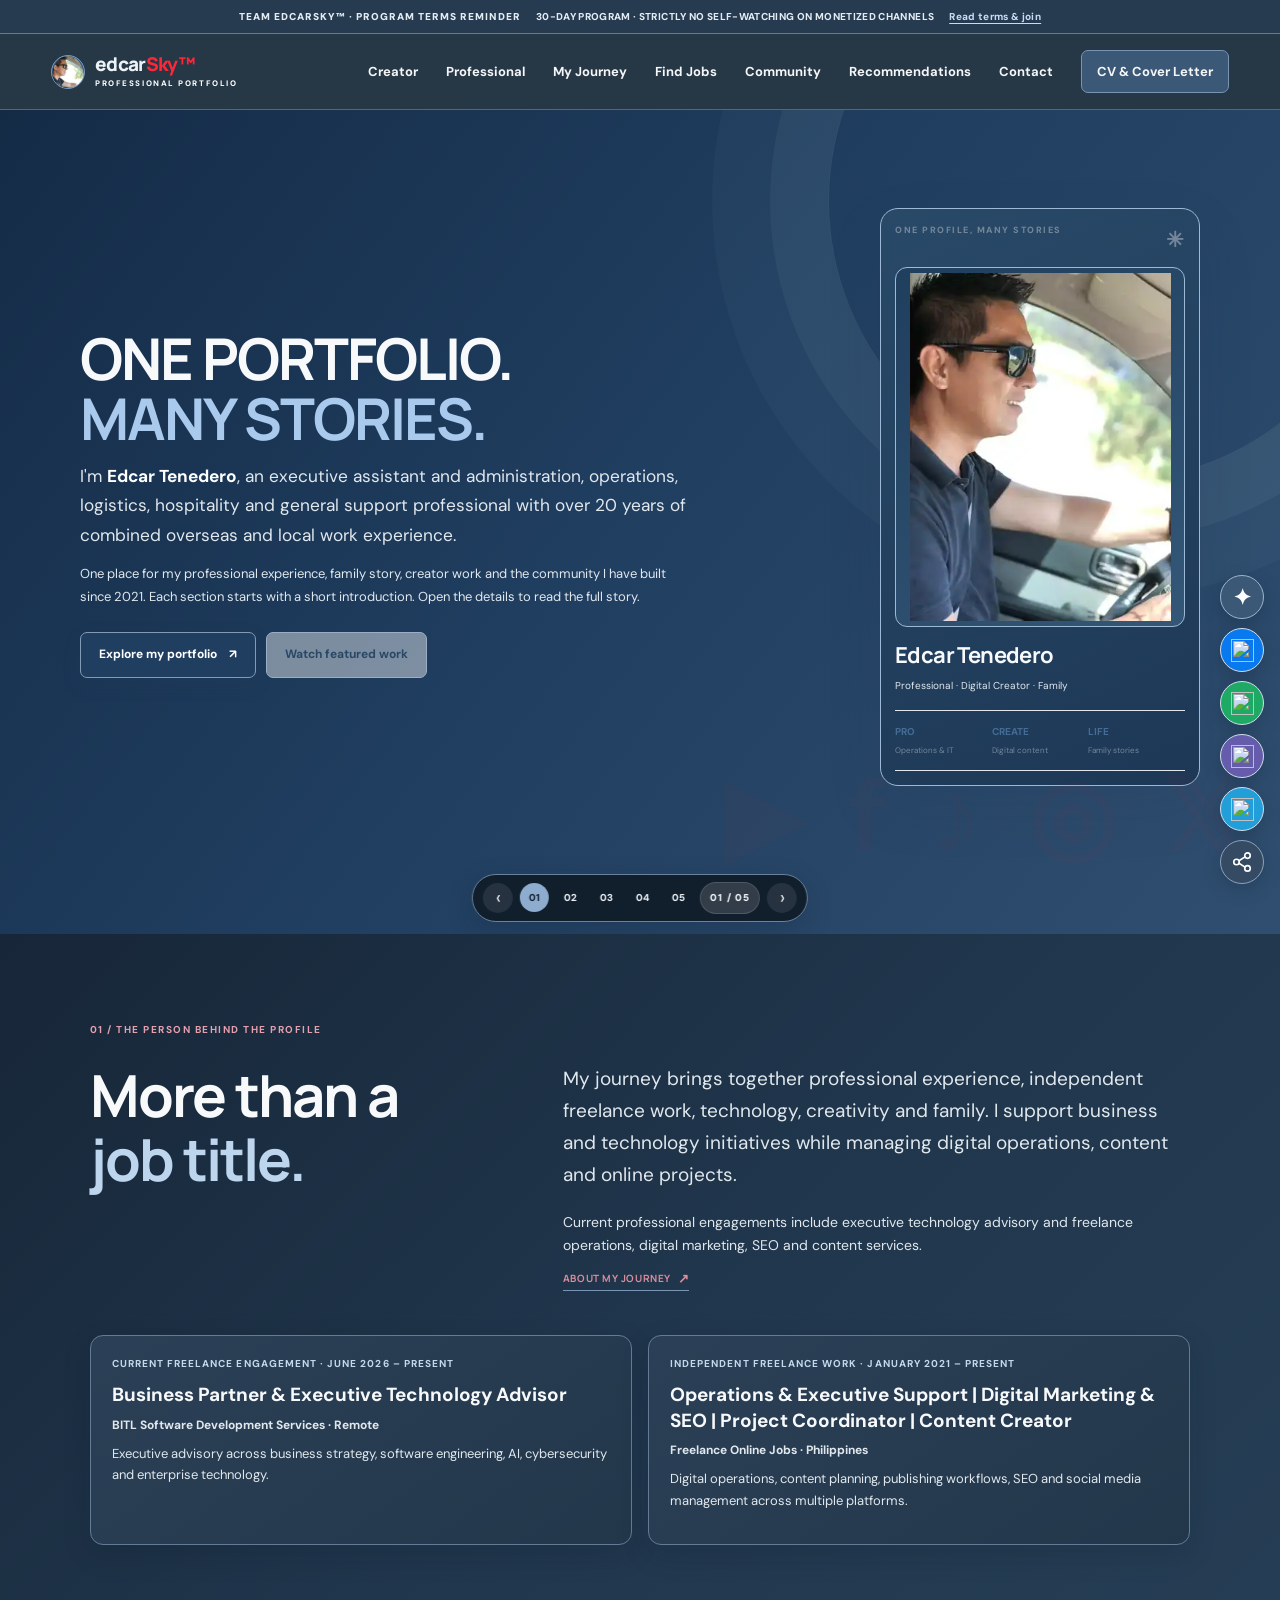
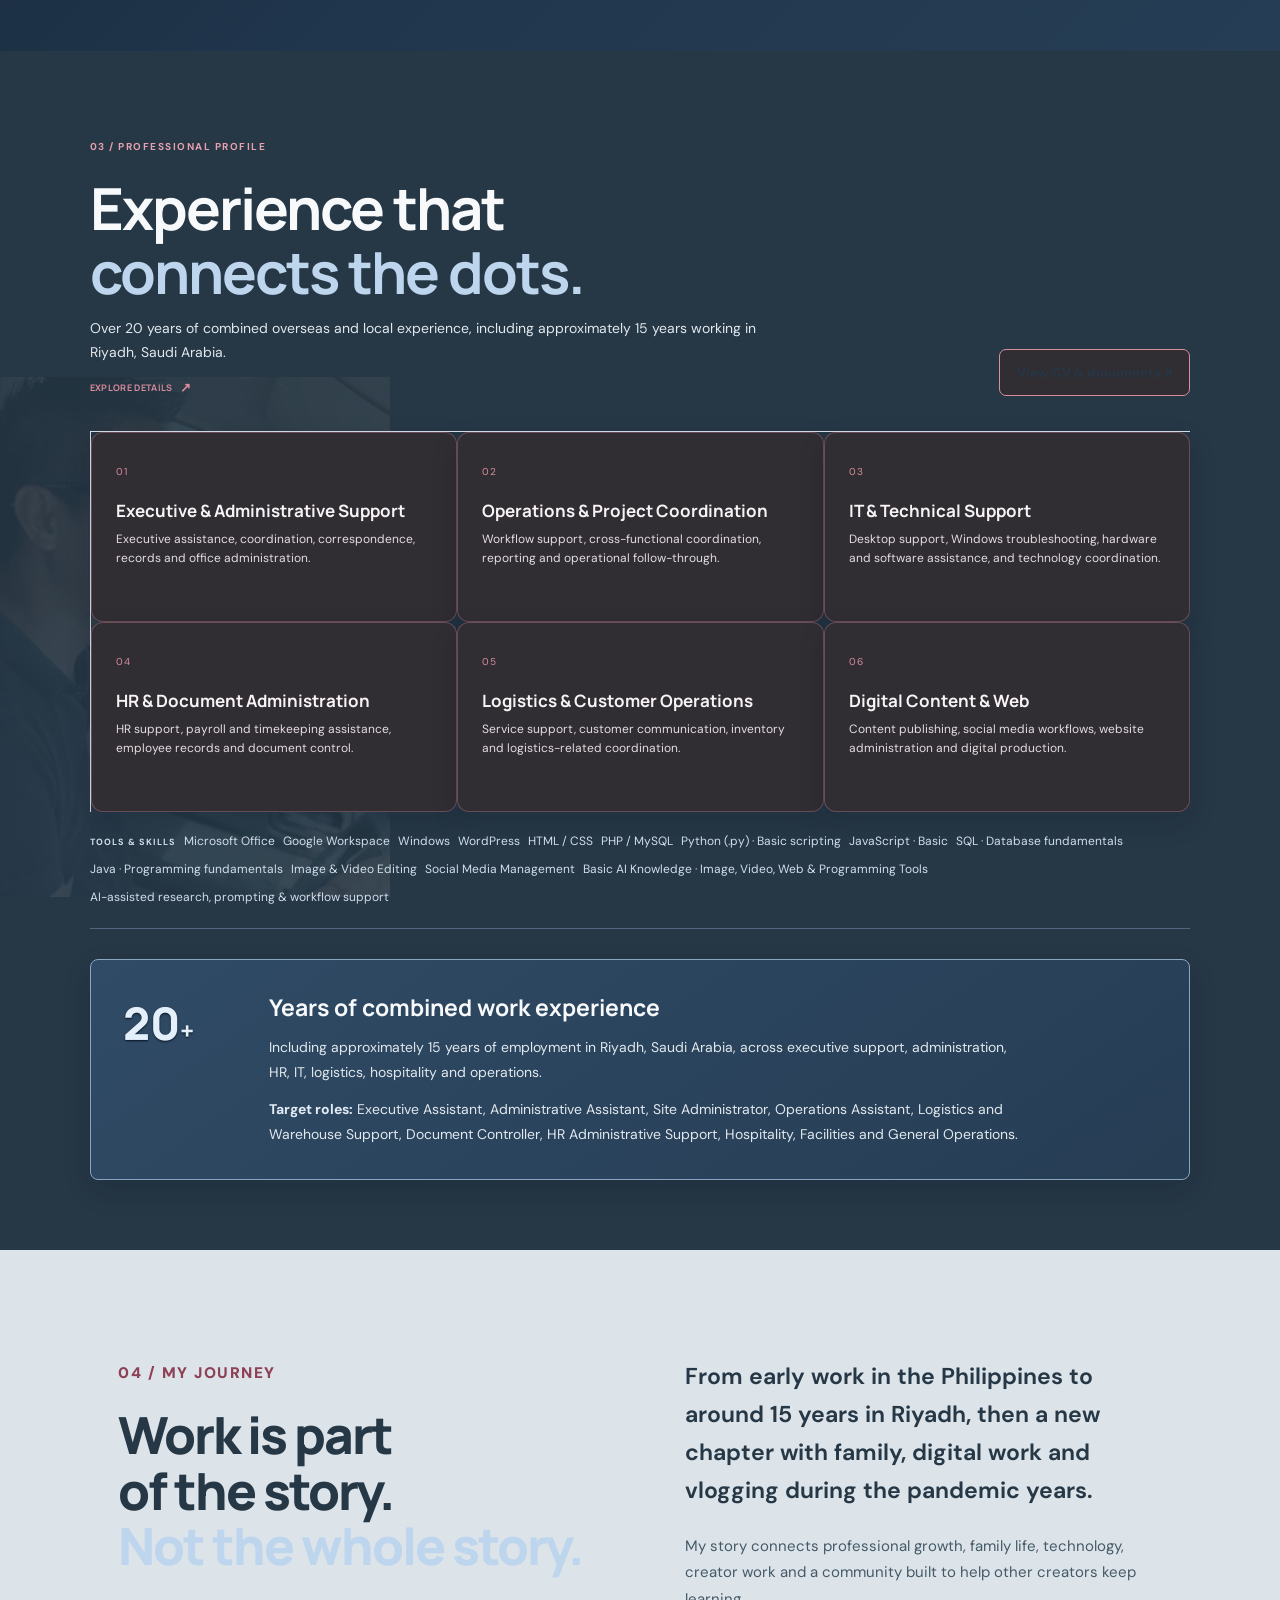
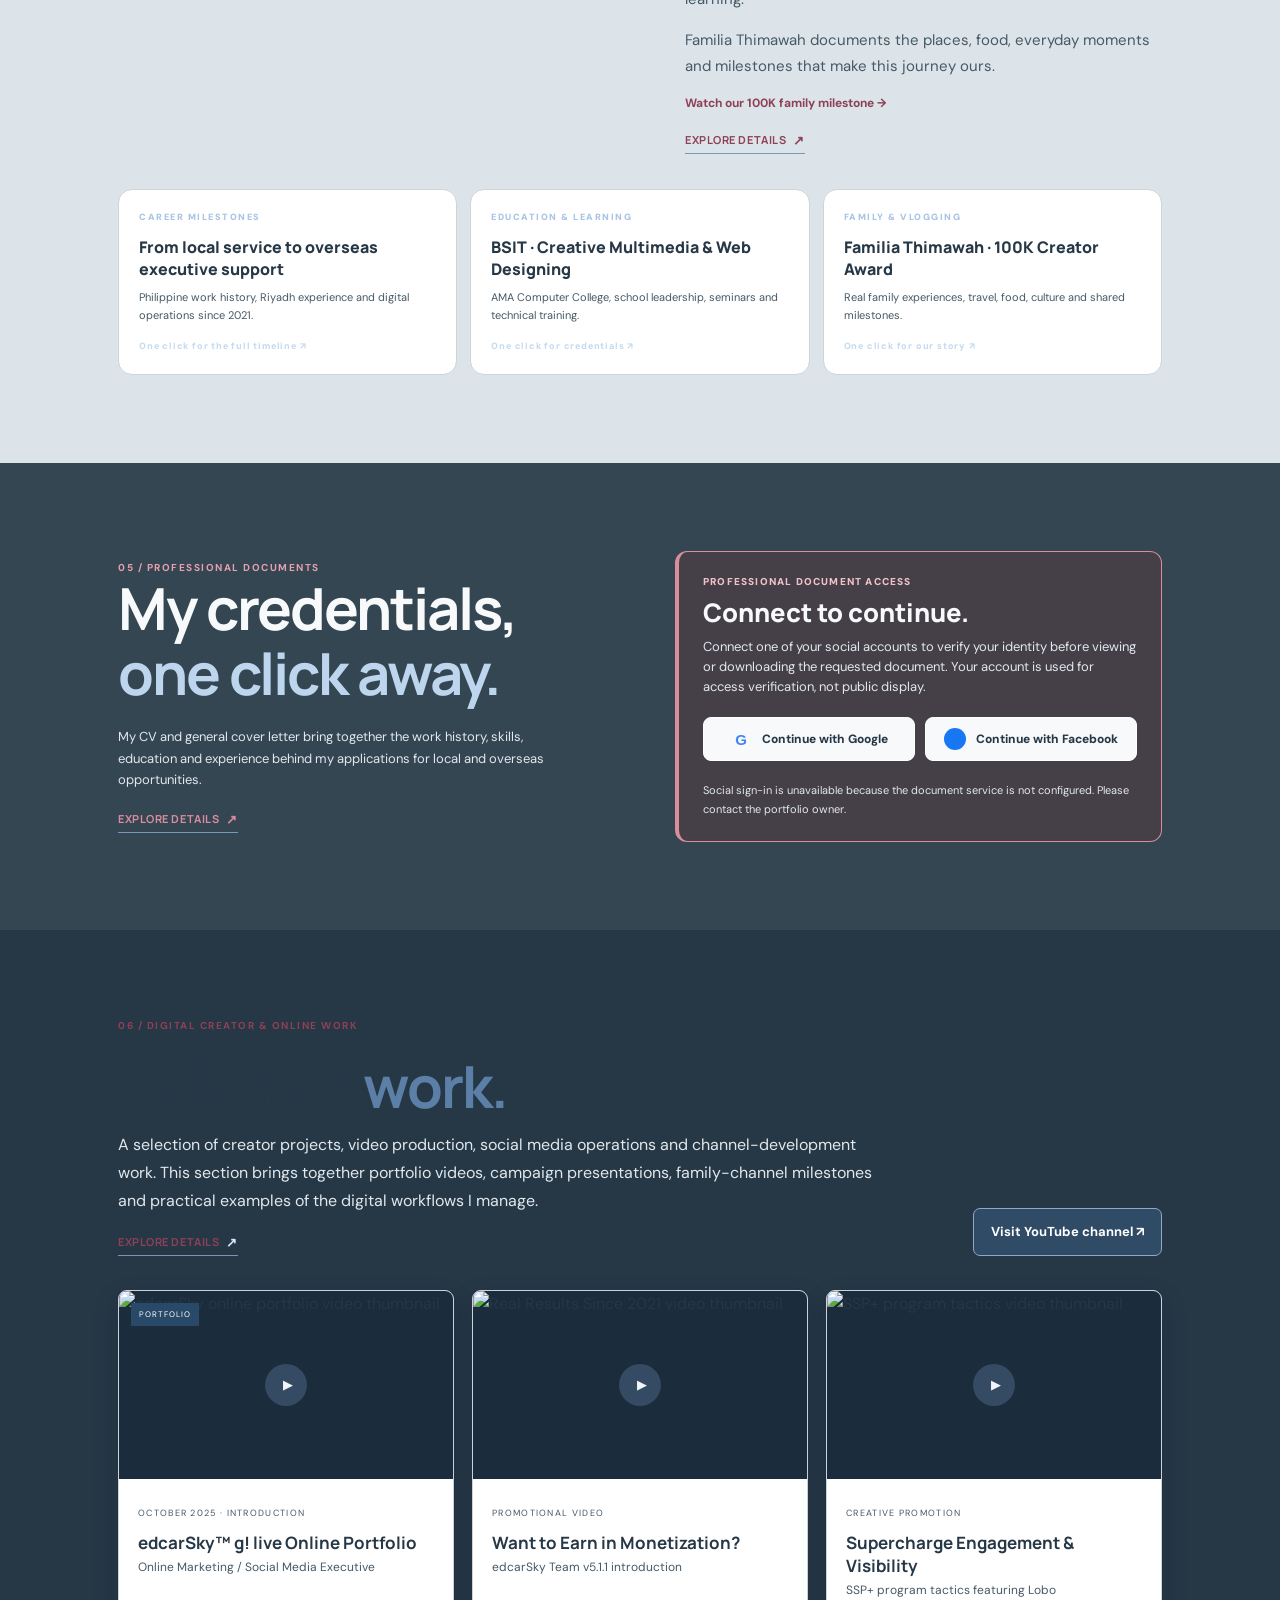
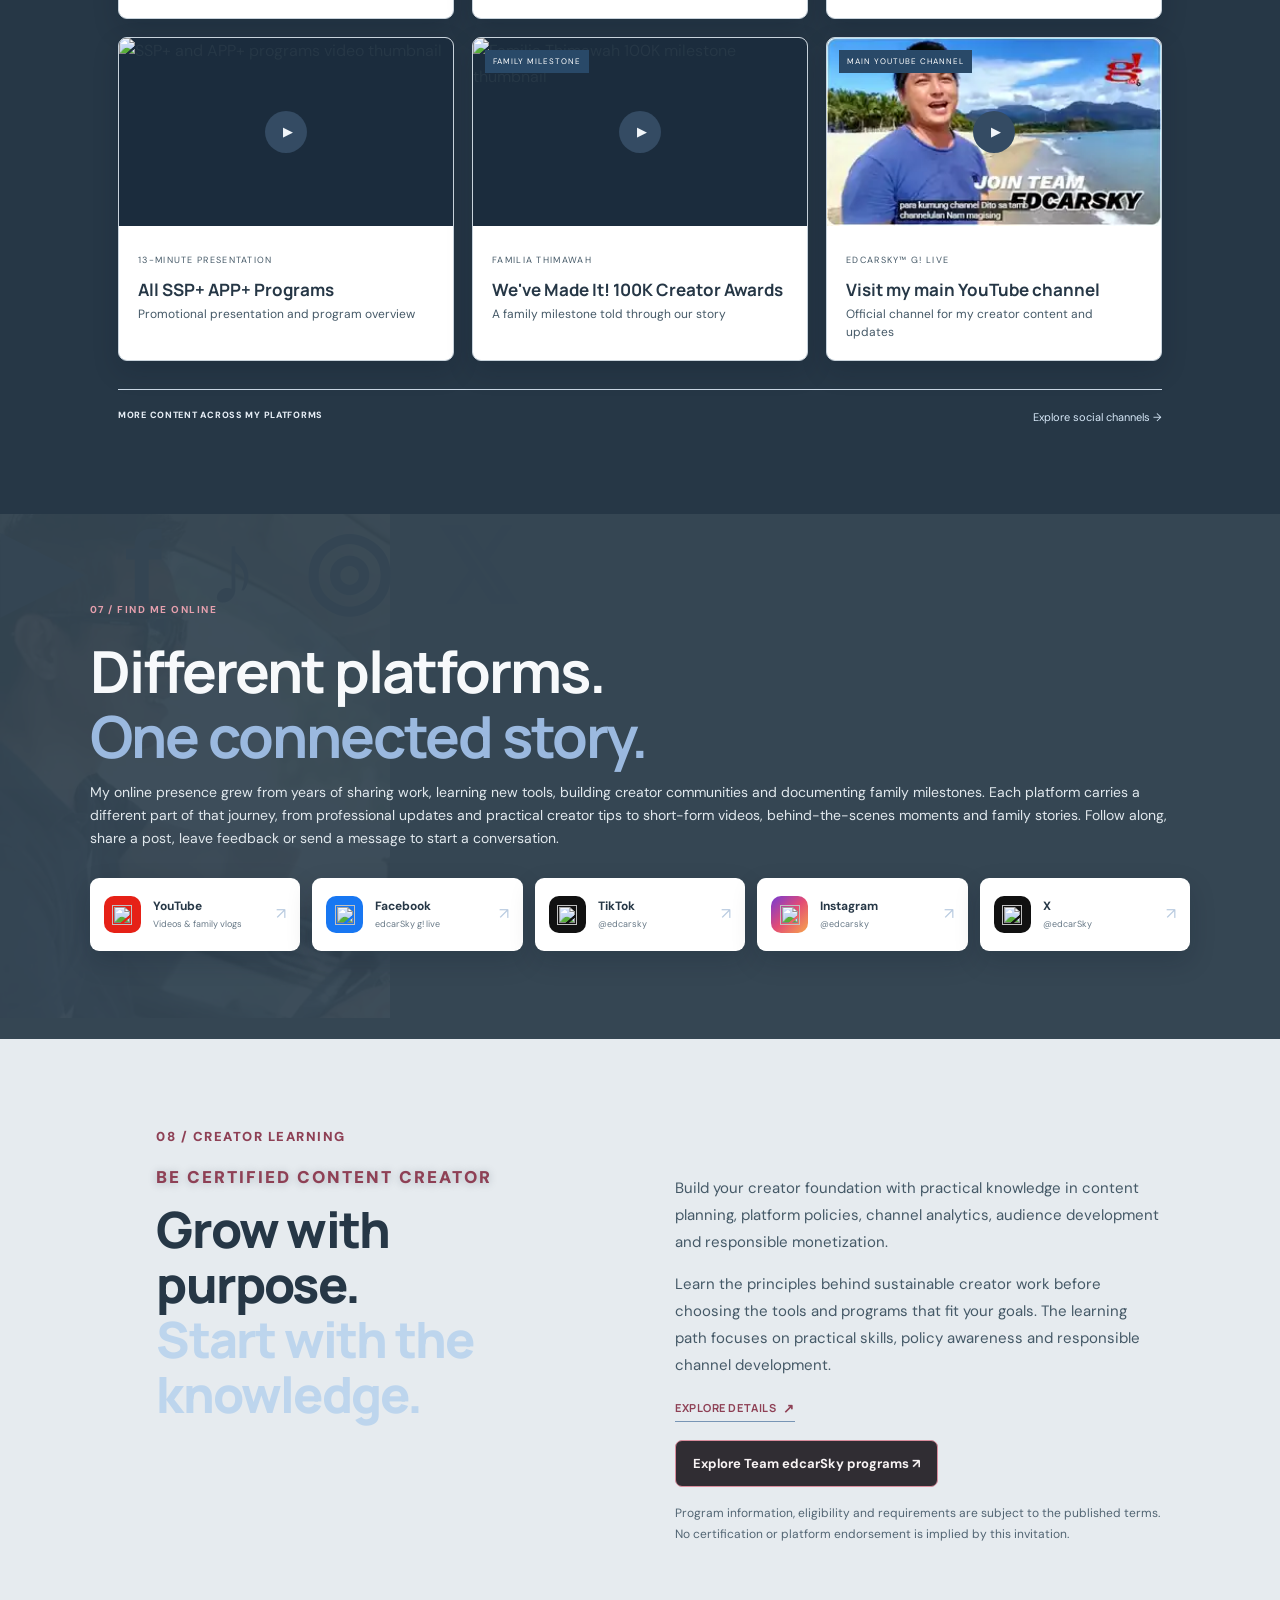
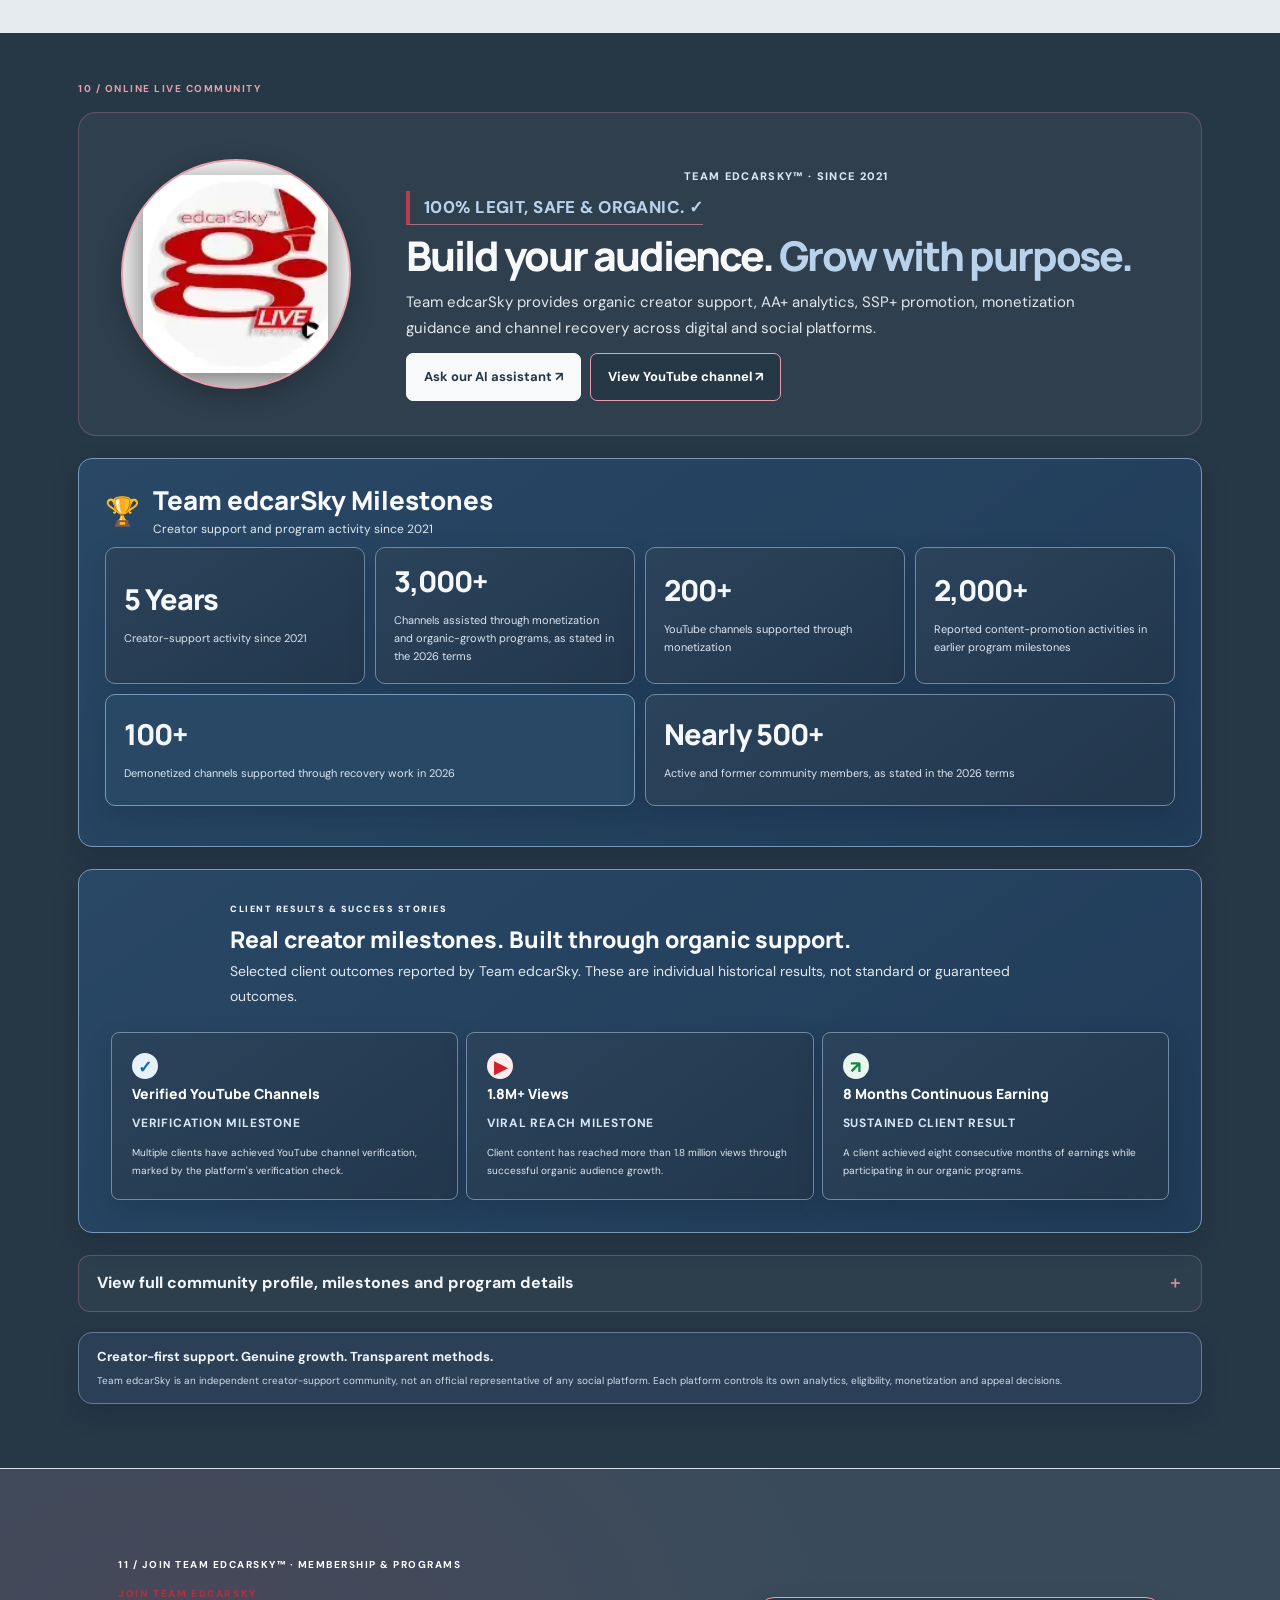
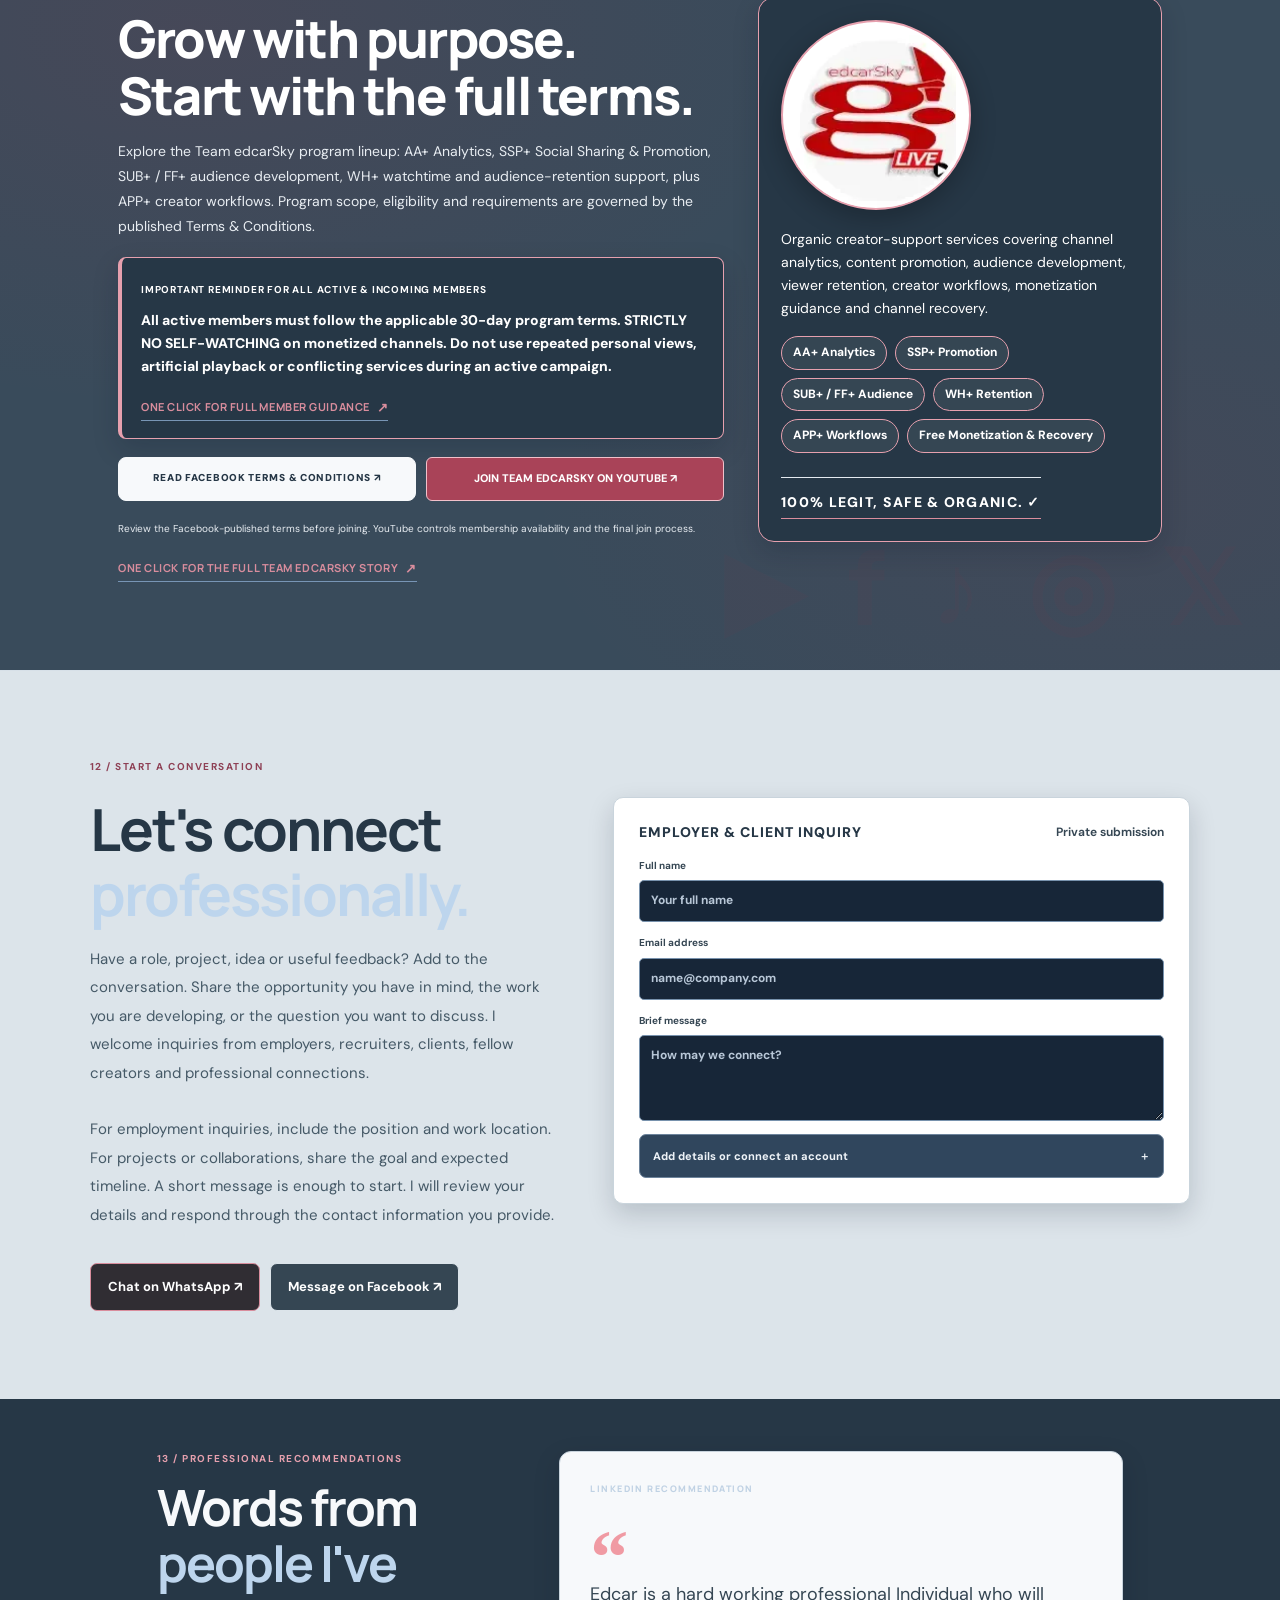
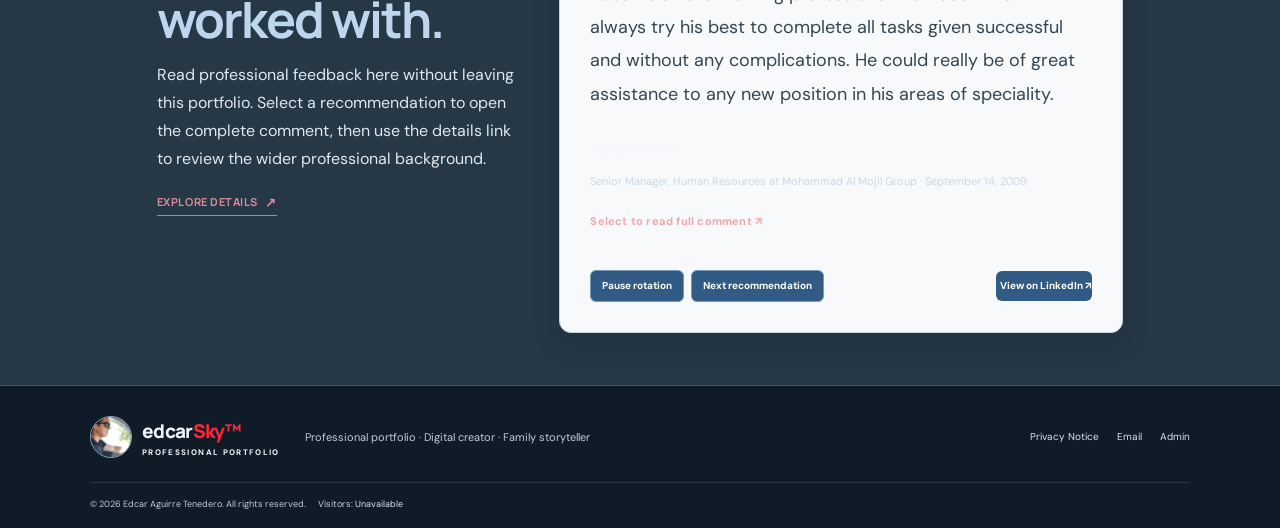
==== commit 7936ac95: "Refine CV social sign-in button layout" ====
--- a/index.html
+++ b/index.html
@@ -277,7 +277,7 @@
 .document-auth-gate h3{margin:8px 0;color:#FFFFFF!important;font:800 clamp(21px,2vw,27px)/1.2 Manrope,sans-serif}
 .document-auth-gate>p{color:#F0E9EC!important;font-size:13px;line-height:1.7;margin:8px 0 14px}
 .document-auth-options{display:flex;flex-wrap:wrap;gap:10px}
-.document-auth-options .social-auth-button{display:flex;align-items:center;justify-content:center;gap:10px;min-width:190px;min-height:44px;padding:10px 14px;background:#F7F9FB!important;color:#263746!important;border:1px solid #FFFFFF!important;border-radius:8px;font-size:12px;font-weight:800}
+.document-auth-options .social-auth-button{display:flex;align-items:center;justify-content:center;gap:10px;width:auto!important;flex:1 1 190px;min-width:190px;min-height:44px;padding:10px 14px;background:#F7F9FB!important;color:#263746!important;border:1px solid #FFFFFF!important;border-radius:8px;font-size:12px;font-weight:800}
 .document-auth-options .google-auth .auth-mark{color:#4285F4}
 .document-auth-options .facebook-auth .auth-mark{color:#1877F2}
 .document-auth-options .social-auth-button:hover{background:#E6EBEF!important;color:#263746!important}
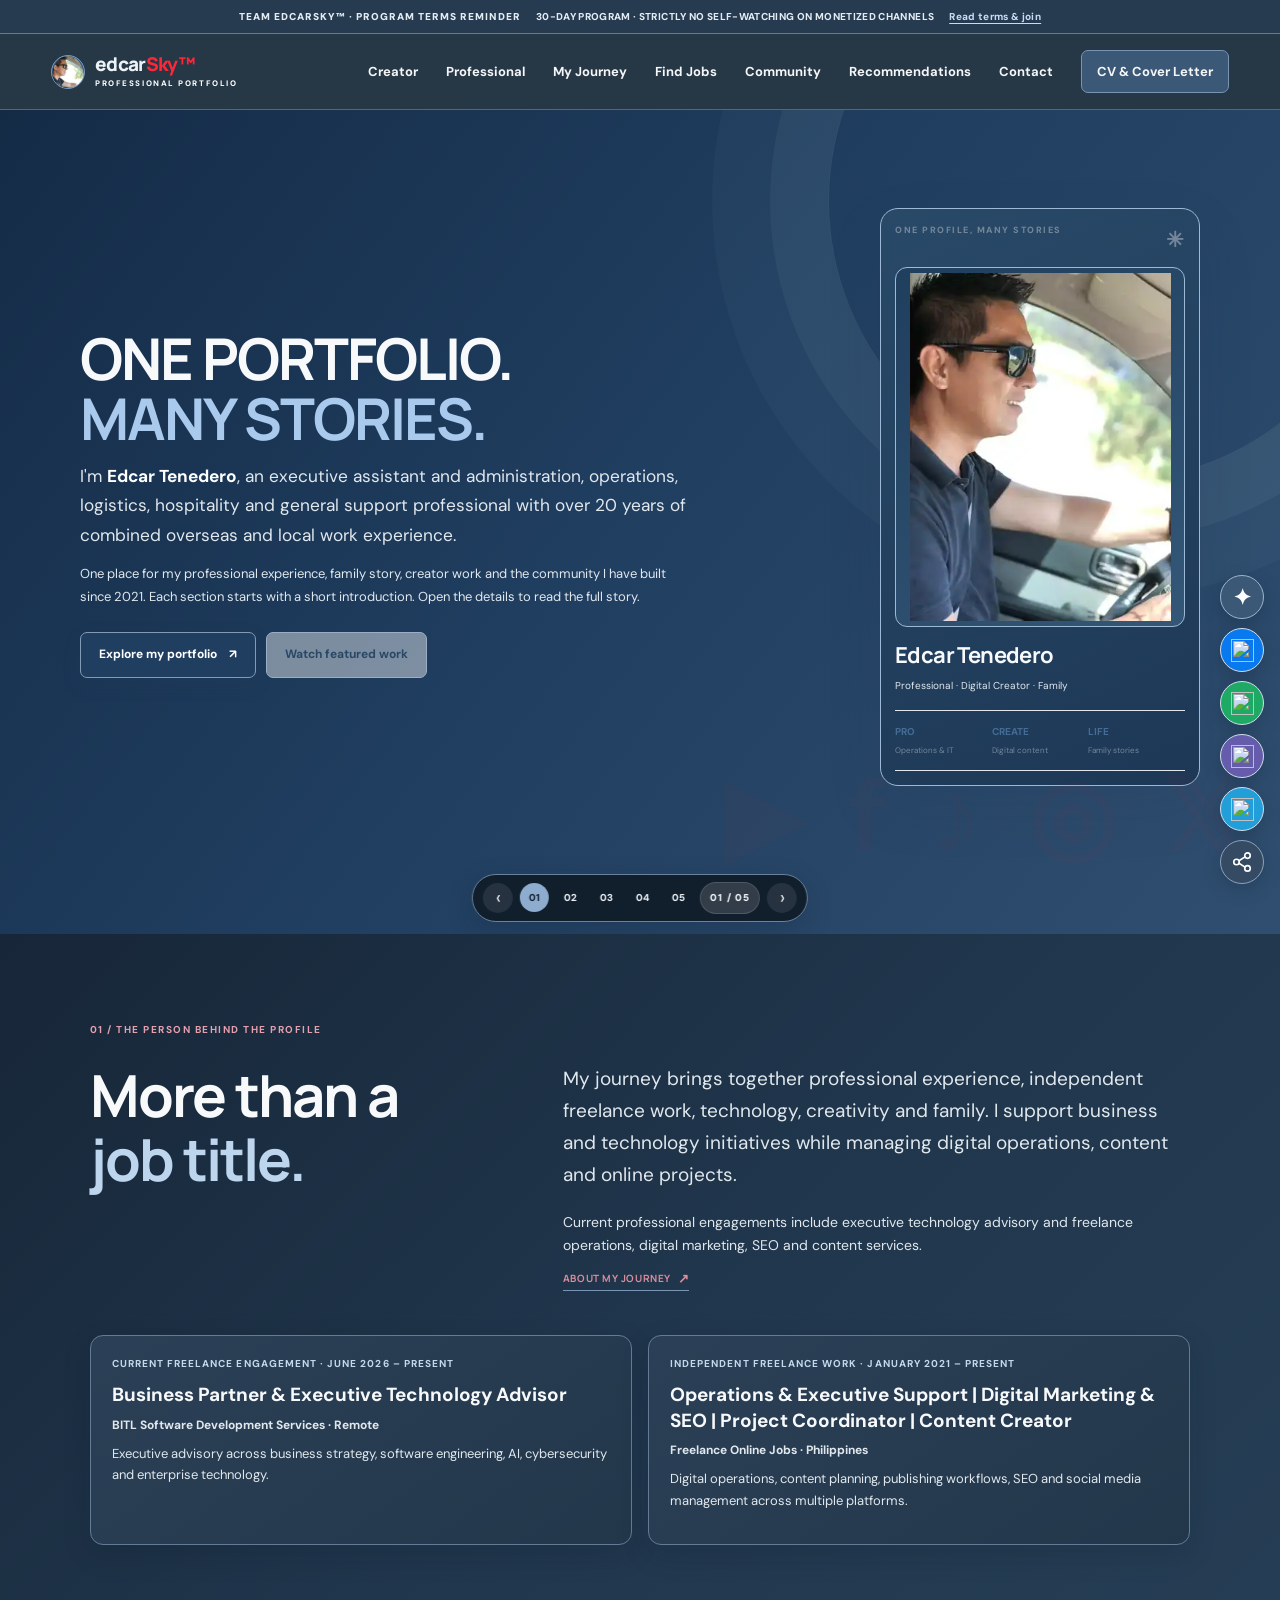
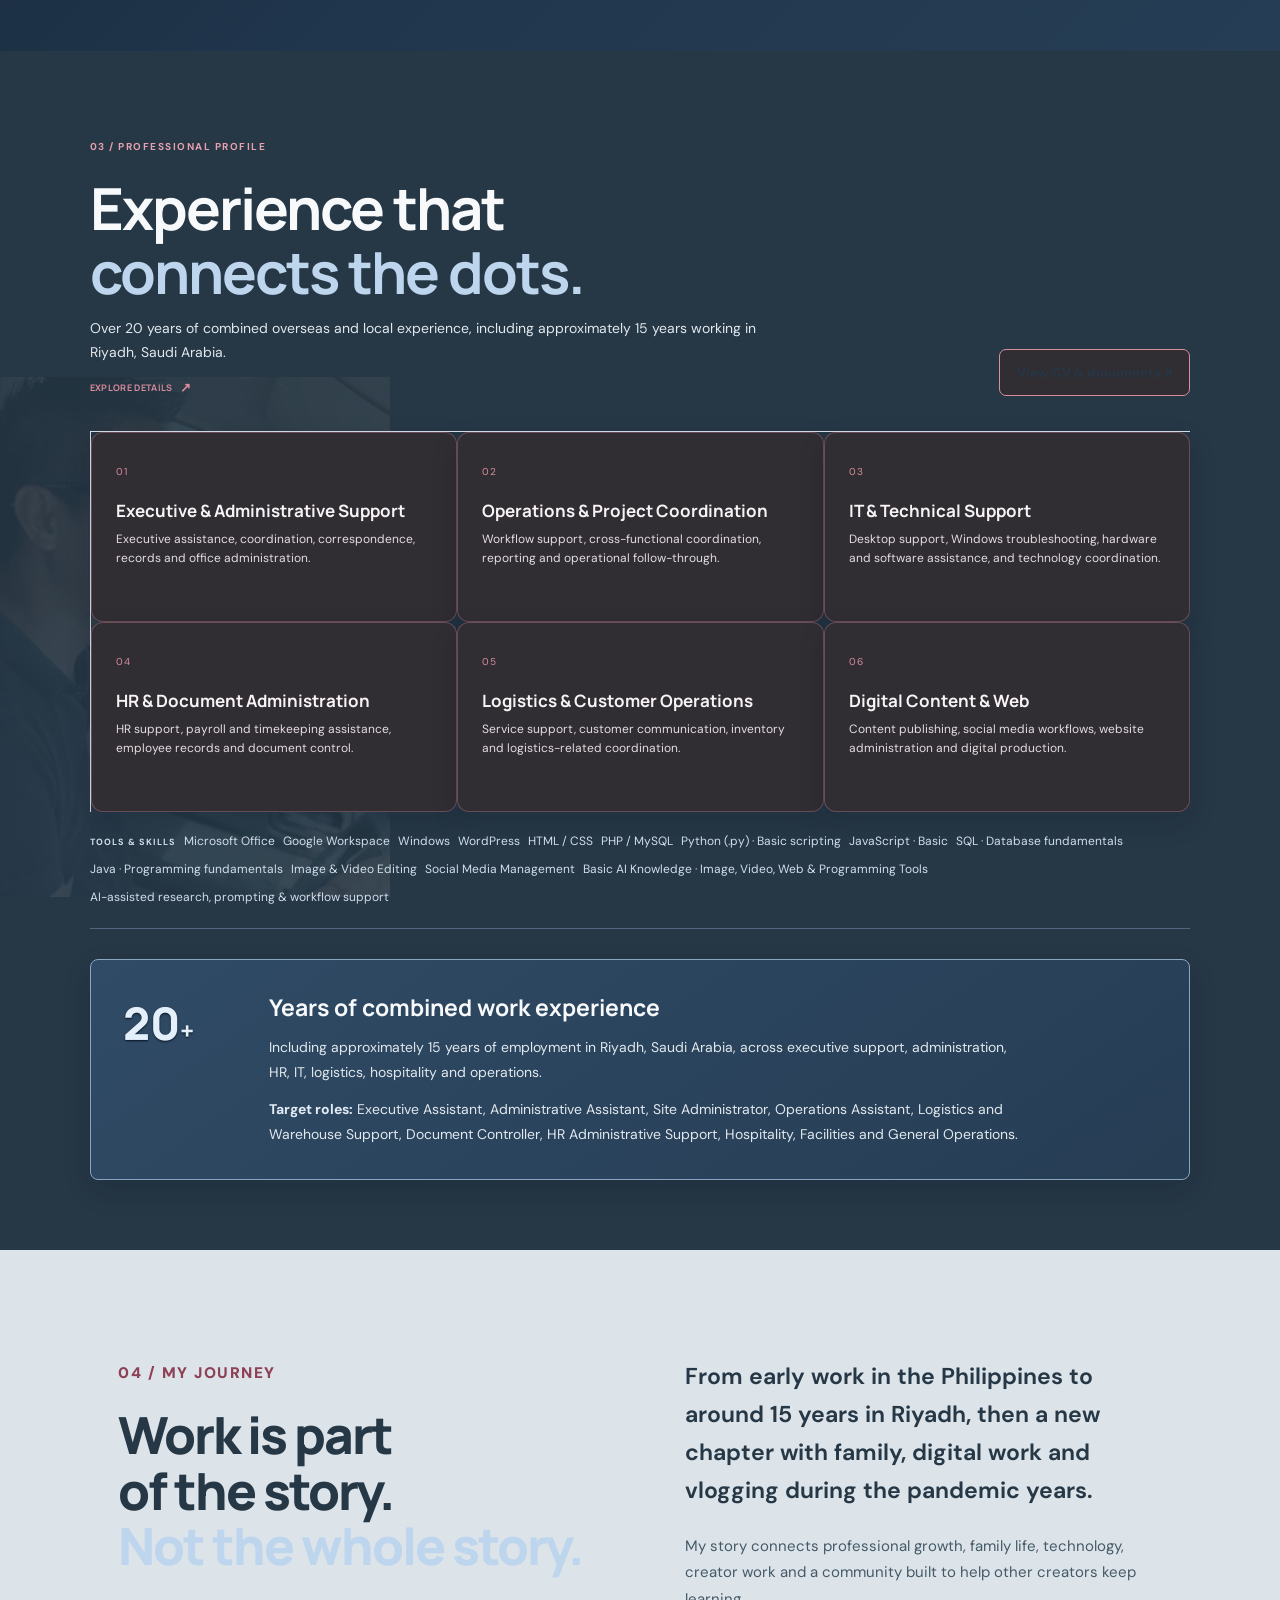
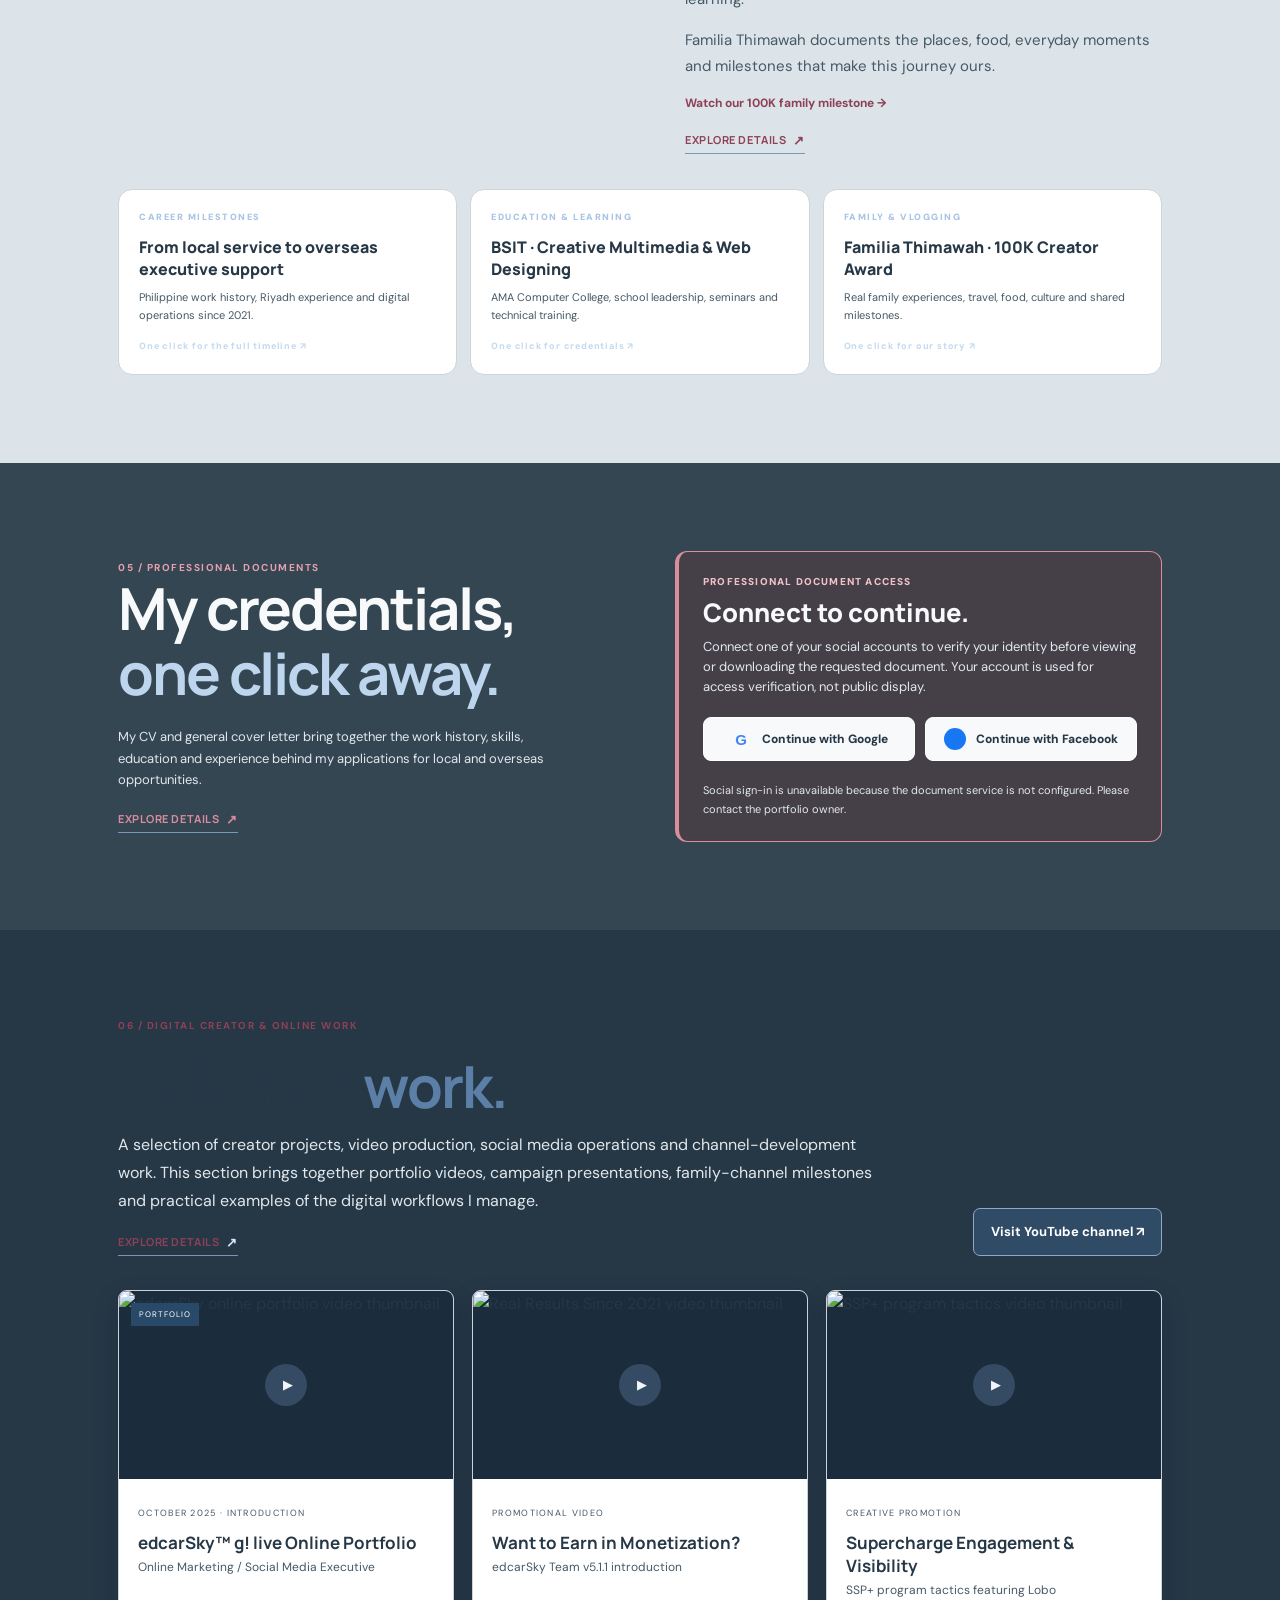
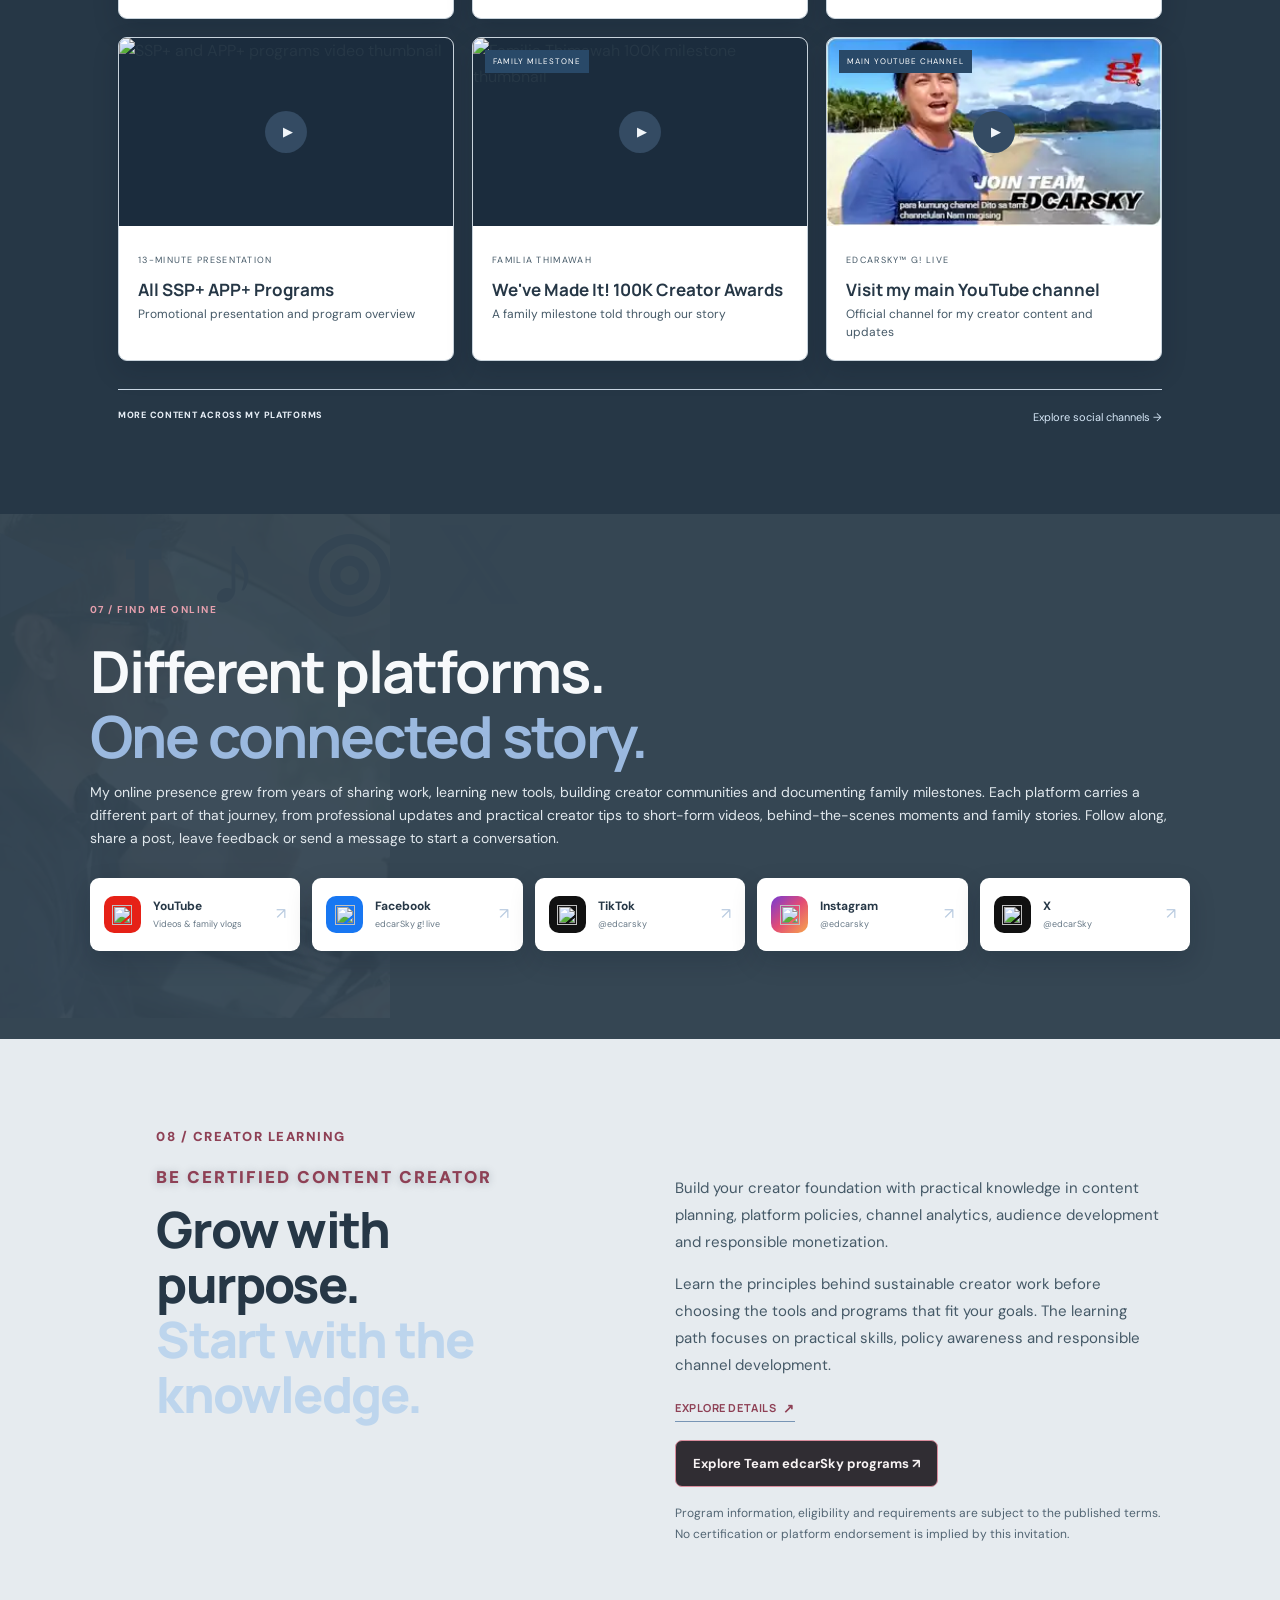
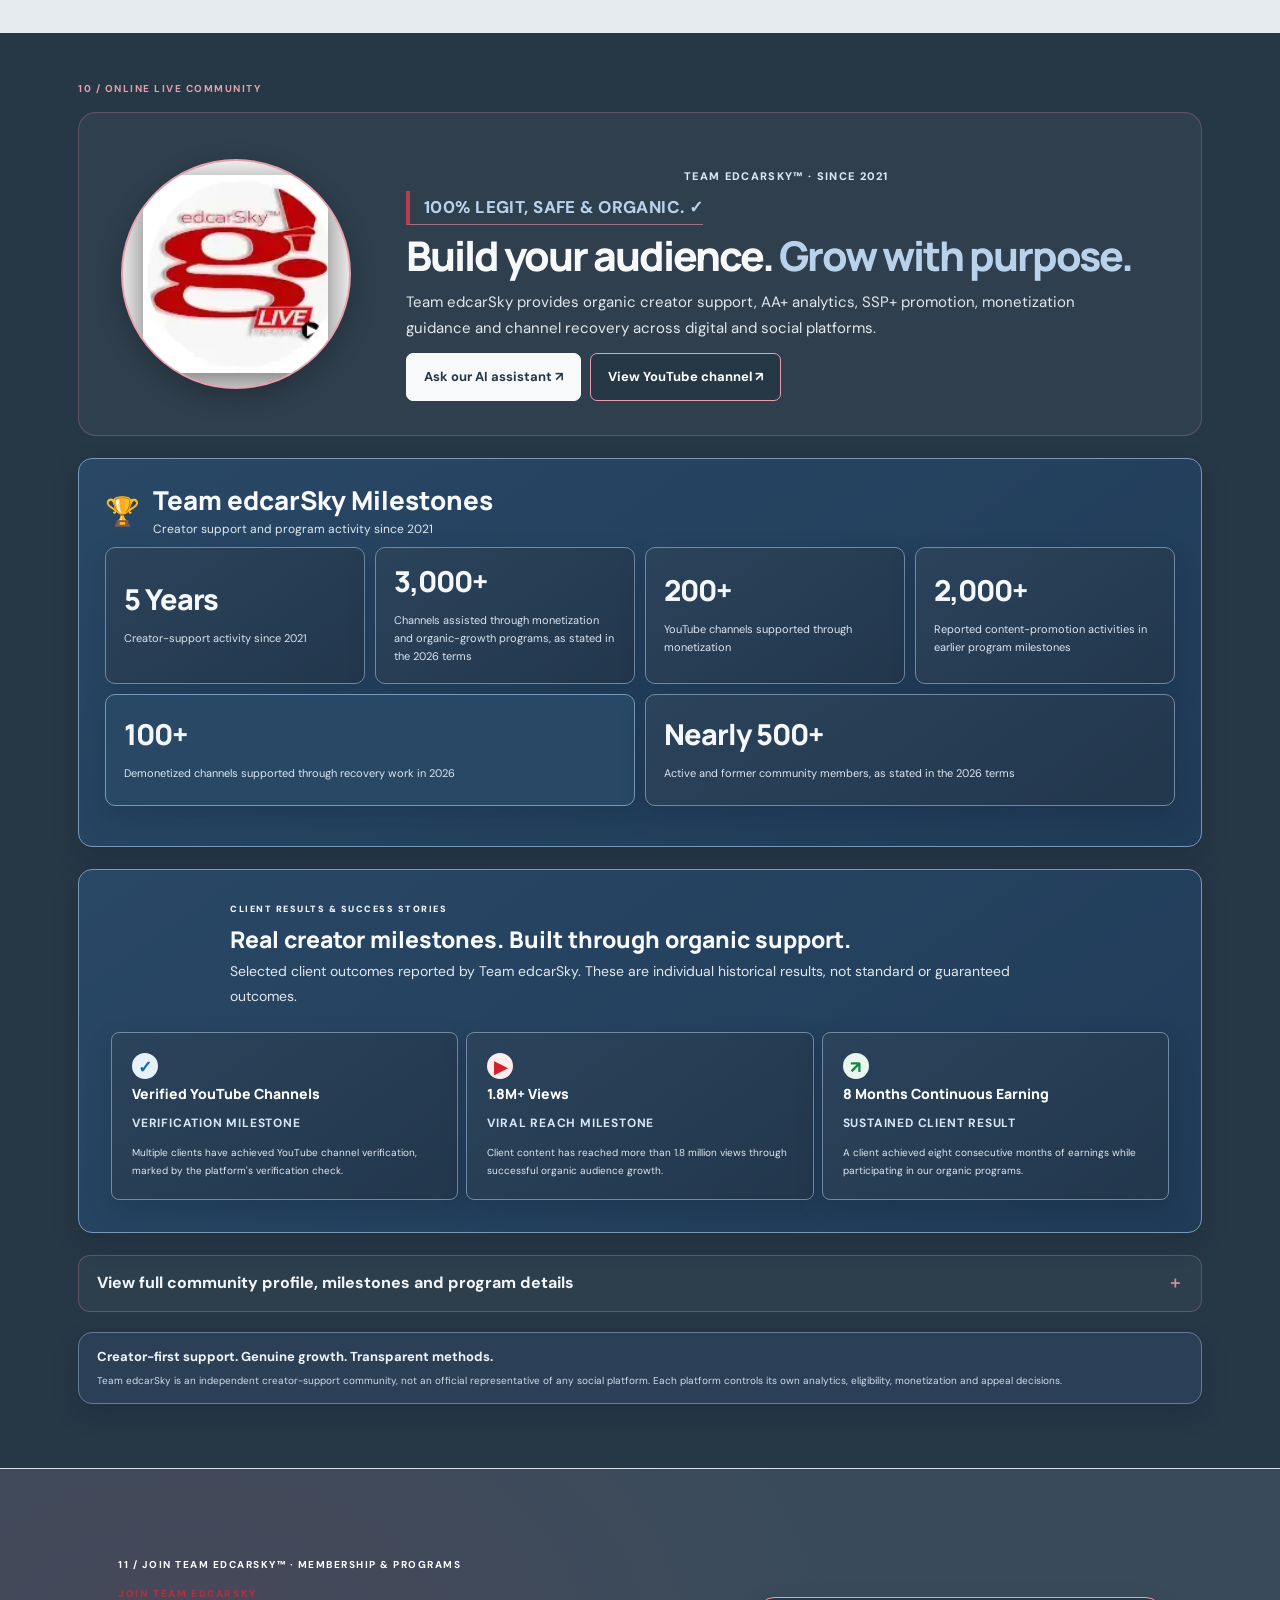
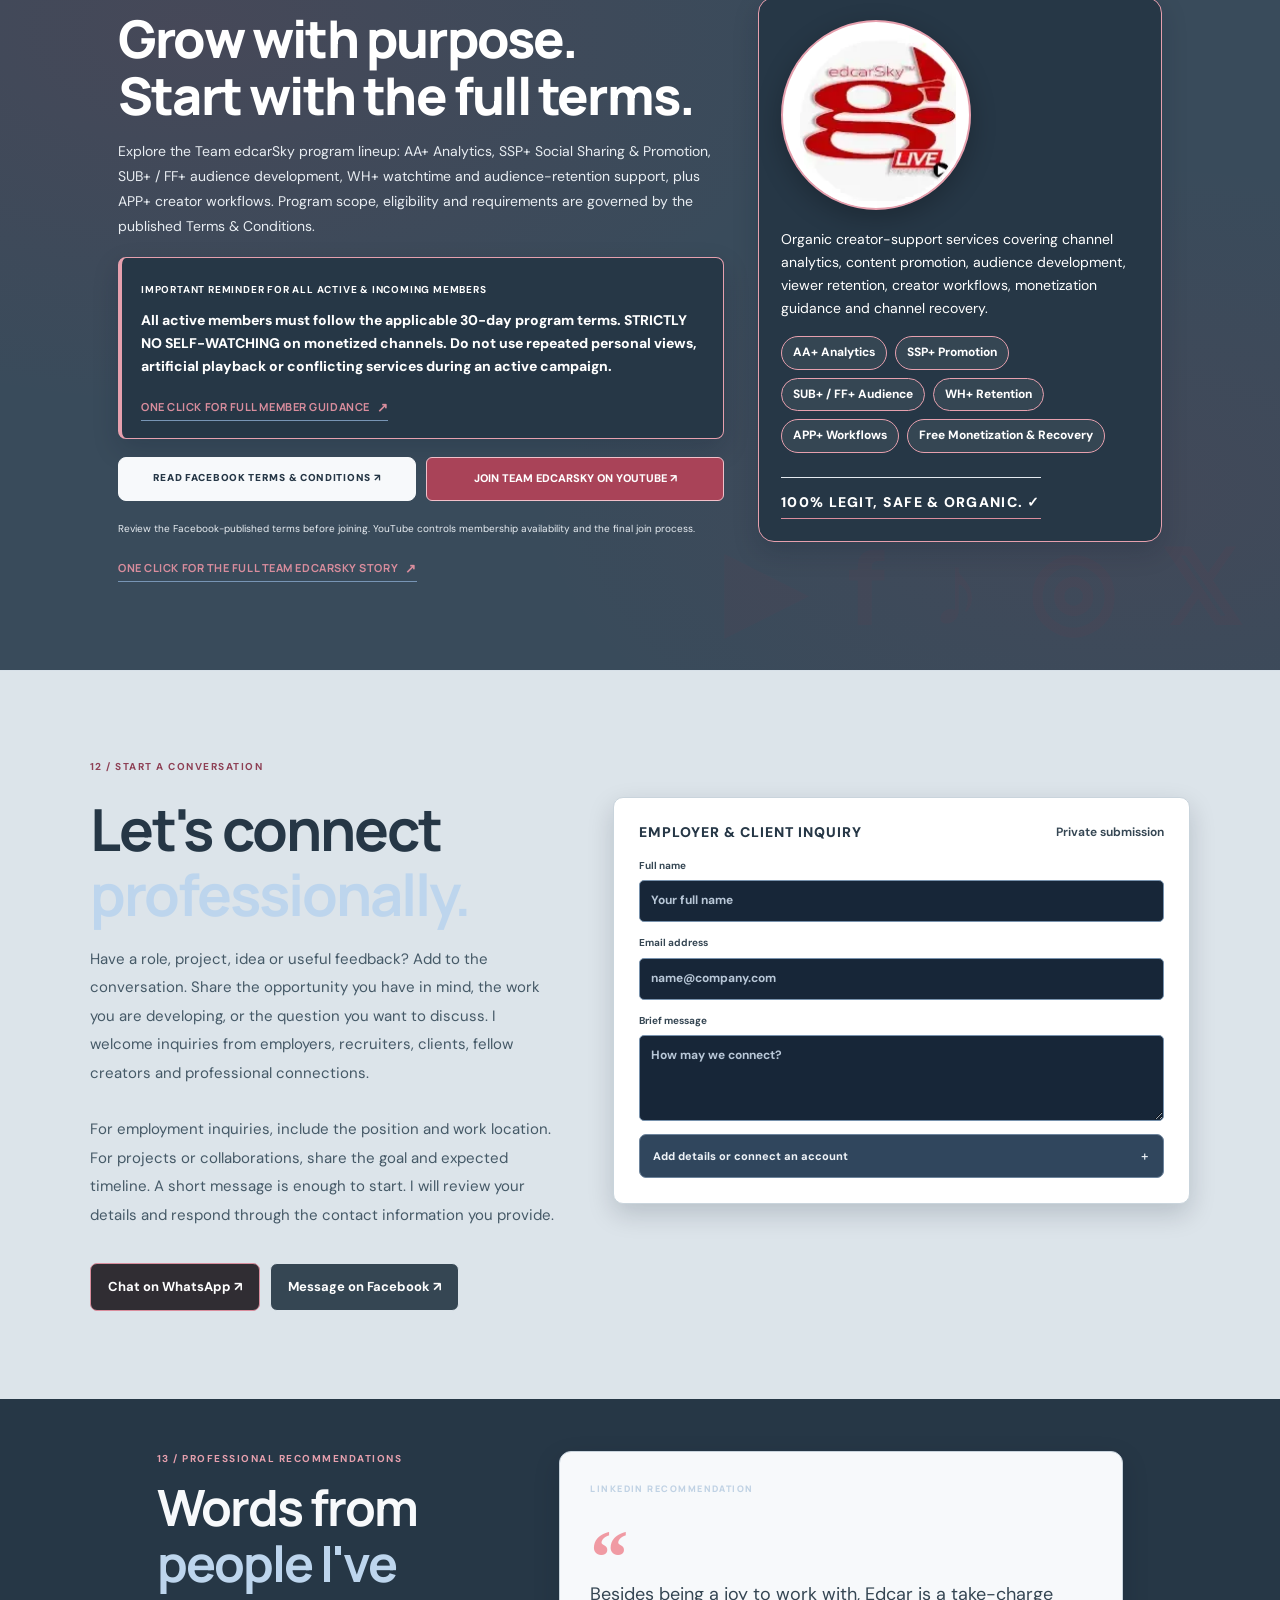
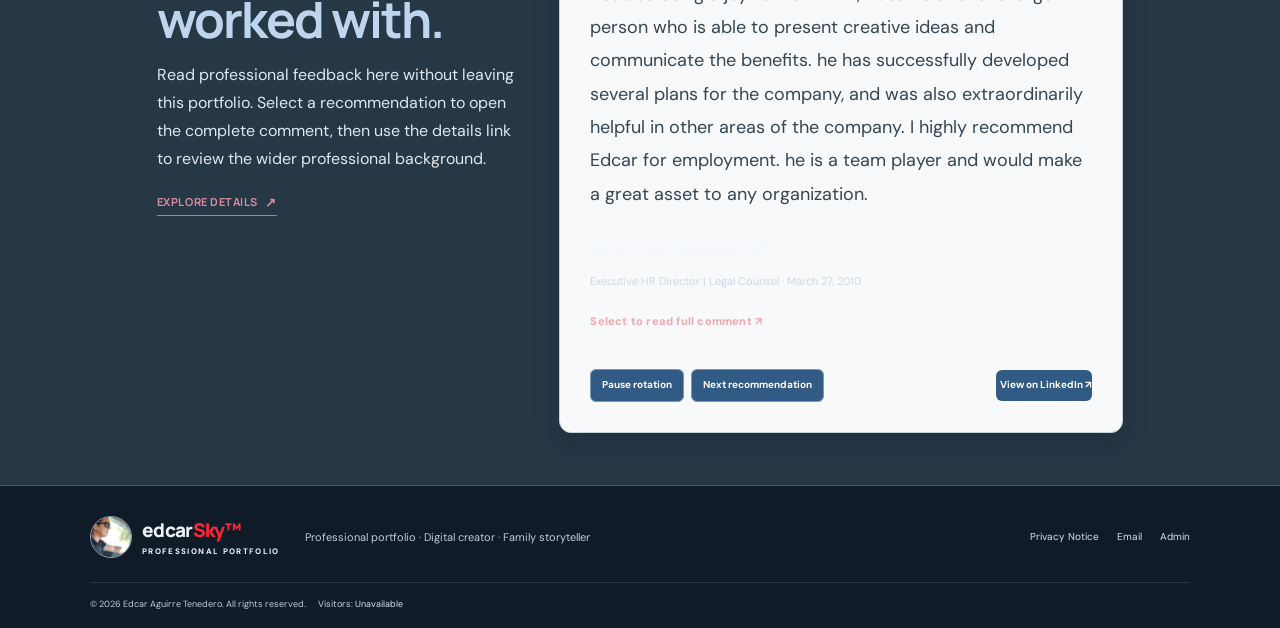
==== commit c7783dfe: "Fix mobile layout and text contrast" ====
--- a/index.html
+++ b/index.html
@@ -290,6 +290,49 @@
 #documents .doc-link{color:#F2C0CA!important;text-decoration:underline;text-underline-offset:3px}
 #documents .doc-link:focus-visible,#documents .document-auth-options button:focus-visible,#community .community-actions .button:focus-visible,#join-team a:focus-visible{outline:3px solid #F2C0CA!important;outline-offset:3px!important}
 @media(max-width:700px){.document-auth-gate{padding:18px 15px}.document-auth-options{display:grid;grid-template-columns:1fr}.document-auth-options .social-auth-button{width:100%;min-width:0}}
+
+/* Mobile-only layout and contrast repair, 28 Nov 2026. Desktop and functionality unchanged. */
+@media(max-width:700px){
+ html,body{width:100%;max-width:100%;overflow-x:hidden}body{font-size:15px}img,video,iframe,svg{max-width:100%}
+ .site-header{height:62px!important;padding:0 15px!important;gap:10px}.wordmark{min-width:0;gap:8px;font-size:16px}.brand-lockup{min-width:0}.brand-descriptor{font-size:7px;letter-spacing:.9px}
+ .menu-toggle{display:grid!important;place-items:center;flex:0 0 40px;width:40px;height:40px;border:1px solid #9aabba;border-radius:8px;background:#354653!important;color:#fff!important}
+ .site-header nav,#mainNav{display:none;position:absolute!important;top:62px!important;left:0!important;right:0!important;width:100%!important;max-height:calc(100svh - 62px);overflow-y:auto;z-index:100;background:#263746!important;color:#fff!important;padding:12px 18px 18px!important;box-shadow:0 12px 26px #10182740;gap:2px!important}
+ .site-header nav.open,#mainNav.open{display:flex!important;flex-direction:column;align-items:stretch!important}.site-header nav a,#mainNav a{display:flex;align-items:center;min-height:42px;padding:9px 8px!important;color:#fff!important;border-bottom:1px solid #ffffff20;font-size:14px}
+ .site-header nav .nav-cta,#mainNav .nav-cta{justify-content:center;margin-top:7px;background:#D98D9D!important;color:#263746!important;border:0;border-radius:7px;font-weight:800}
+ .program-announcement{padding:9px 12px!important;display:flex;flex-direction:column;align-items:flex-start;gap:3px;line-height:1.4}.program-announcement>span{font-size:9px!important;letter-spacing:.8px}.program-announcement>strong{font-size:10px!important;line-height:1.45}.program-announcement>a{font-size:11px!important;color:#7f263c!important;text-decoration:underline}
+ .hero{padding:38px 18px 22px!important}.hero-grid{grid-template-columns:minmax(0,1fr)!important;gap:22px!important}.hero-copy,.hero-panel{width:100%;min-width:0;max-width:none!important}
+ .hero h1{font-size:clamp(38px,10.5vw,54px)!important;line-height:1.08;letter-spacing:-1.5px;margin:14px 0}.hero-intro{font-size:15px!important;line-height:1.65}.hero-sub{font-size:13px!important;line-height:1.6}
+ .hero-actions{display:grid;grid-template-columns:1fr;gap:9px;margin:18px 0}.hero-actions .button,.section-heading>.button,.community-actions .button,.contact-buttons .button{width:100%;min-height:44px;white-space:normal;text-align:center}
+ .hero-socials{gap:10px 15px;font-size:11px}.hero-panel{justify-self:stretch!important;padding:16px!important}.hero-bottom{margin-top:24px;display:flex;flex-wrap:wrap;gap:8px;font-size:8px;line-height:1.5}
+ .section-wrap{width:100%!important;max-width:100%!important;padding:42px 18px!important}.section-heading{display:flex;flex-direction:column;align-items:stretch;gap:14px;margin:14px 0 22px}
+ .section-heading h2,.intro h2,.journey-section h2,.documents-section h2,.contact-section h2,.testimonial-section h2{font-size:clamp(30px,8.5vw,42px)!important;line-height:1.12;letter-spacing:-1.1px}.section-kicker{font-size:9px!important;letter-spacing:1.3px!important;line-height:1.5}.section-heading p,.section-wrap p{overflow-wrap:anywhere}
+ .expertise-grid,.video-grid,.document-grid,.contact-grid,.journey-grid,.testimonial-inner,.certified-creator-grid,.community-integrity,.community-follow{grid-template-columns:minmax(0,1fr)!important;gap:16px!important}
+ .expertise-grid article{min-height:0;padding:16px!important}.career-note{align-items:flex-start;gap:12px;padding:15px!important}.career-number{font-size:32px!important}
+ .document-grid{align-items:start}.document-auth-gate,.document-library,.document-card,.document-auth-panel{width:100%;min-width:0;max-width:100%}.document-auth-panel{padding:20px 16px!important}
+ .document-card{align-items:flex-start;gap:11px;padding:14px!important}.document-card>div:last-child{min-width:0;overflow-wrap:anywhere}.doc-link{display:inline-block;line-height:1.5;margin:5px 10px 0 0}
+ .creator-section .section-wrap{padding-top:42px!important;padding-bottom:42px!important}.creator-section .section-heading .button-outline{width:100%;min-height:44px;white-space:normal;color:#fff!important;background:#354653!important;border-color:#354653!important}
+ .video-grid{grid-template-columns:minmax(0,1fr)!important}.video-card,.video-info{min-width:0}.video-info h3{font-size:16px!important}.video-info p{font-size:12px!important;line-height:1.55}
+ .social-grid{grid-template-columns:repeat(2,minmax(0,1fr))!important;gap:9px!important}.social-grid>a{min-width:0;min-height:68px;padding:10px!important;display:flex;flex-direction:row!important;justify-content:flex-start!important;align-items:center!important;gap:9px!important;text-align:left!important;background:#fff!important;color:#263746!important;border:1px solid #d5dfe7!important}
+ .social-grid b{font-size:11px!important;color:#263746!important;white-space:normal}.social-grid small{font-size:9px!important;color:#526573!important;white-space:normal;overflow-wrap:anywhere}.social-grid i{display:none!important}
+ .community-hero-refined{grid-template-columns:minmax(0,1fr)!important;gap:15px!important;padding:16px!important}#community .community-logo-frame{width:132px!important;max-width:132px!important;aspect-ratio:1/1;margin:0 auto 4px!important}#community .community-logo-inline{width:100%!important;height:100%!important;object-fit:contain}
+ .community-intro h2{font-size:clamp(27px,7.5vw,36px)!important;line-height:1.15}.community-actions{display:grid;grid-template-columns:1fr;gap:9px}.community-actions a{width:100%;min-height:44px;justify-content:center;text-align:center;white-space:normal}
+ .community-full-details>summary{padding:13px 14px;font-size:13px;line-height:1.45}.community-full-details-body{padding:0 12px 13px!important}.community-program-grid,.community-featured-videos,.community-social-links{grid-template-columns:1fr!important;gap:10px!important}.community-program{padding:18px!important}
+ .community-achievements-visible .community-milestone-grid{grid-template-columns:repeat(2,minmax(0,1fr))!important;gap:8px!important}.community-achievements-visible .community-milestone-grid article{grid-column:auto!important;min-width:0;padding:12px 10px!important}.community-achievements-visible .client-success-grid{grid-template-columns:1fr!important}
+ #join-team .join-team-wrap{display:grid;grid-template-columns:minmax(0,1fr)!important;gap:18px!important}#join-team .join-team-side-compact{width:100%;padding:16px!important}#join-team .join-logo-frame{width:128px!important;margin:0 auto!important}#join-team .join-program-chips{gap:7px}#join-team .join-program-chips a{font-size:11px;padding:8px 9px}
+ .contact-grid{margin-top:15px}.contact-buttons{display:grid;grid-template-columns:1fr;gap:8px}.contact-buttons .button{width:100%;min-height:44px}.inquiry-form{width:100%;min-width:0;padding:16px!important}
+ .form-two{grid-template-columns:minmax(0,1fr)!important;gap:0!important}.inquiry-form input:not([type=checkbox]),.inquiry-form textarea,.inquiry-form select{font-size:16px!important;min-width:0}.form-heading{flex-direction:column;align-items:flex-start;gap:4px}
+ .testimonial-inner{gap:18px!important}.testimonial-list{width:100%;min-width:0;min-height:0}.testimonial-card{width:100%;min-width:0;padding:16px!important}.testimonial-card blockquote{font-size:14px!important;line-height:1.65;overflow-wrap:anywhere}.testimonial-controls{justify-content:flex-start;flex-wrap:wrap}.testimonial-controls button,.testimonial-source-link{min-height:38px}
+ .footer-main{align-items:flex-start;flex-direction:column;gap:12px}.footer-links{margin-left:0;display:flex;flex-wrap:wrap;gap:10px 15px}.copyright{line-height:1.7;overflow-wrap:anywhere}
+ .floating-contact{right:9px!important;bottom:calc(10px + env(safe-area-inset-bottom))!important;gap:7px!important}.floating-contact>a,.floating-contact>button{width:39px!important;height:39px!important;min-width:39px!important}
+ .float-ai-panel,.float-share-panel{right:47px!important;width:min(300px,calc(100vw - 68px))!important;max-height:65svh;overflow-y:auto}.ai-chat-panel{width:min(300px,calc(100vw - 68px))!important}
+}
+@media(max-width:390px){
+ .section-wrap{padding-left:15px!important;padding-right:15px!important}.hero{padding-left:15px!important;padding-right:15px!important}
+ .wordmark{font-size:15px}.brand-descriptor{font-size:6px;letter-spacing:.7px}.social-grid{gap:7px!important}.social-grid>a{padding:8px!important}
+ .social-icon{width:28px!important;height:28px!important;flex-basis:28px!important}.community-achievements-visible .community-milestone-grid{grid-template-columns:1fr!important}
+ .testimonial-controls{gap:6px}.testimonial-controls button,.testimonial-source-link{font-size:10px;padding:7px 9px}
+}
+
 </style>
 </head>
 <body data-color-palette="blue-gray-rose"><div class="program-announcement" role="region" aria-label="Team edcarSky program terms reminder">
